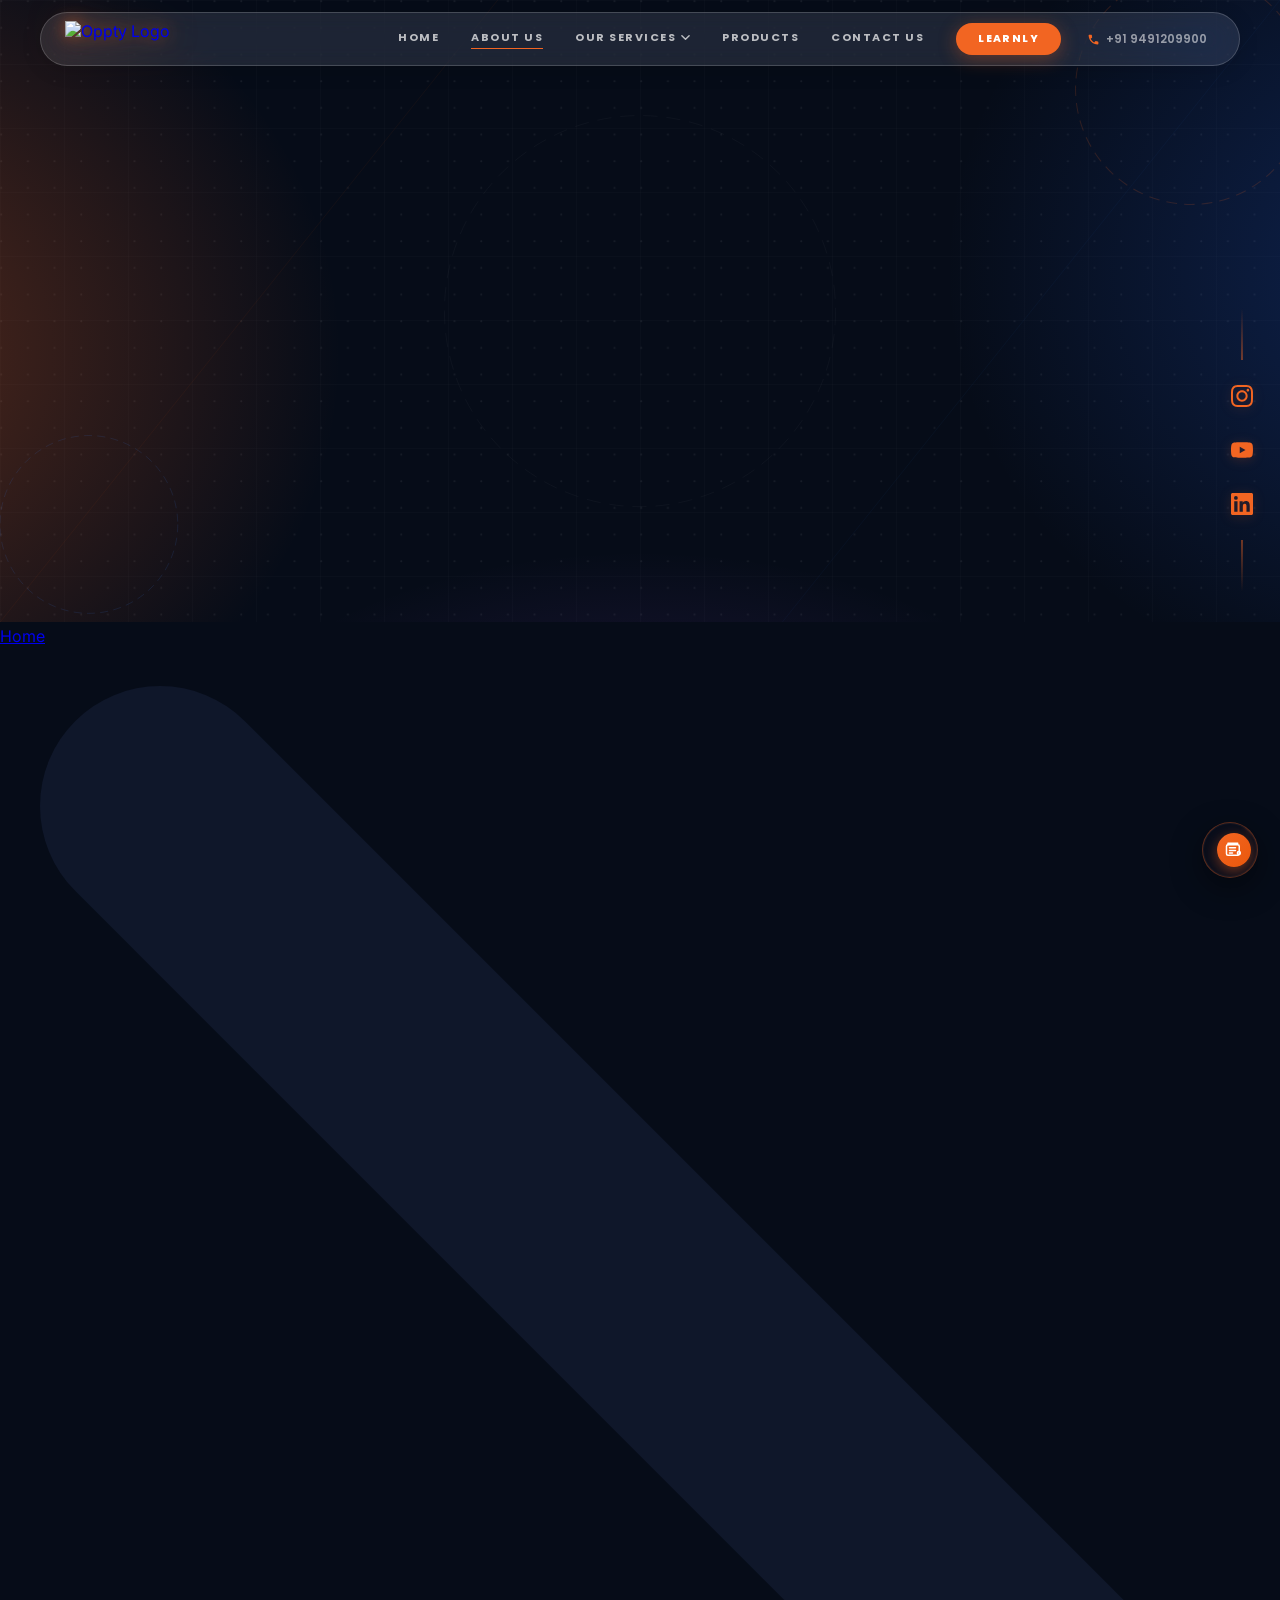
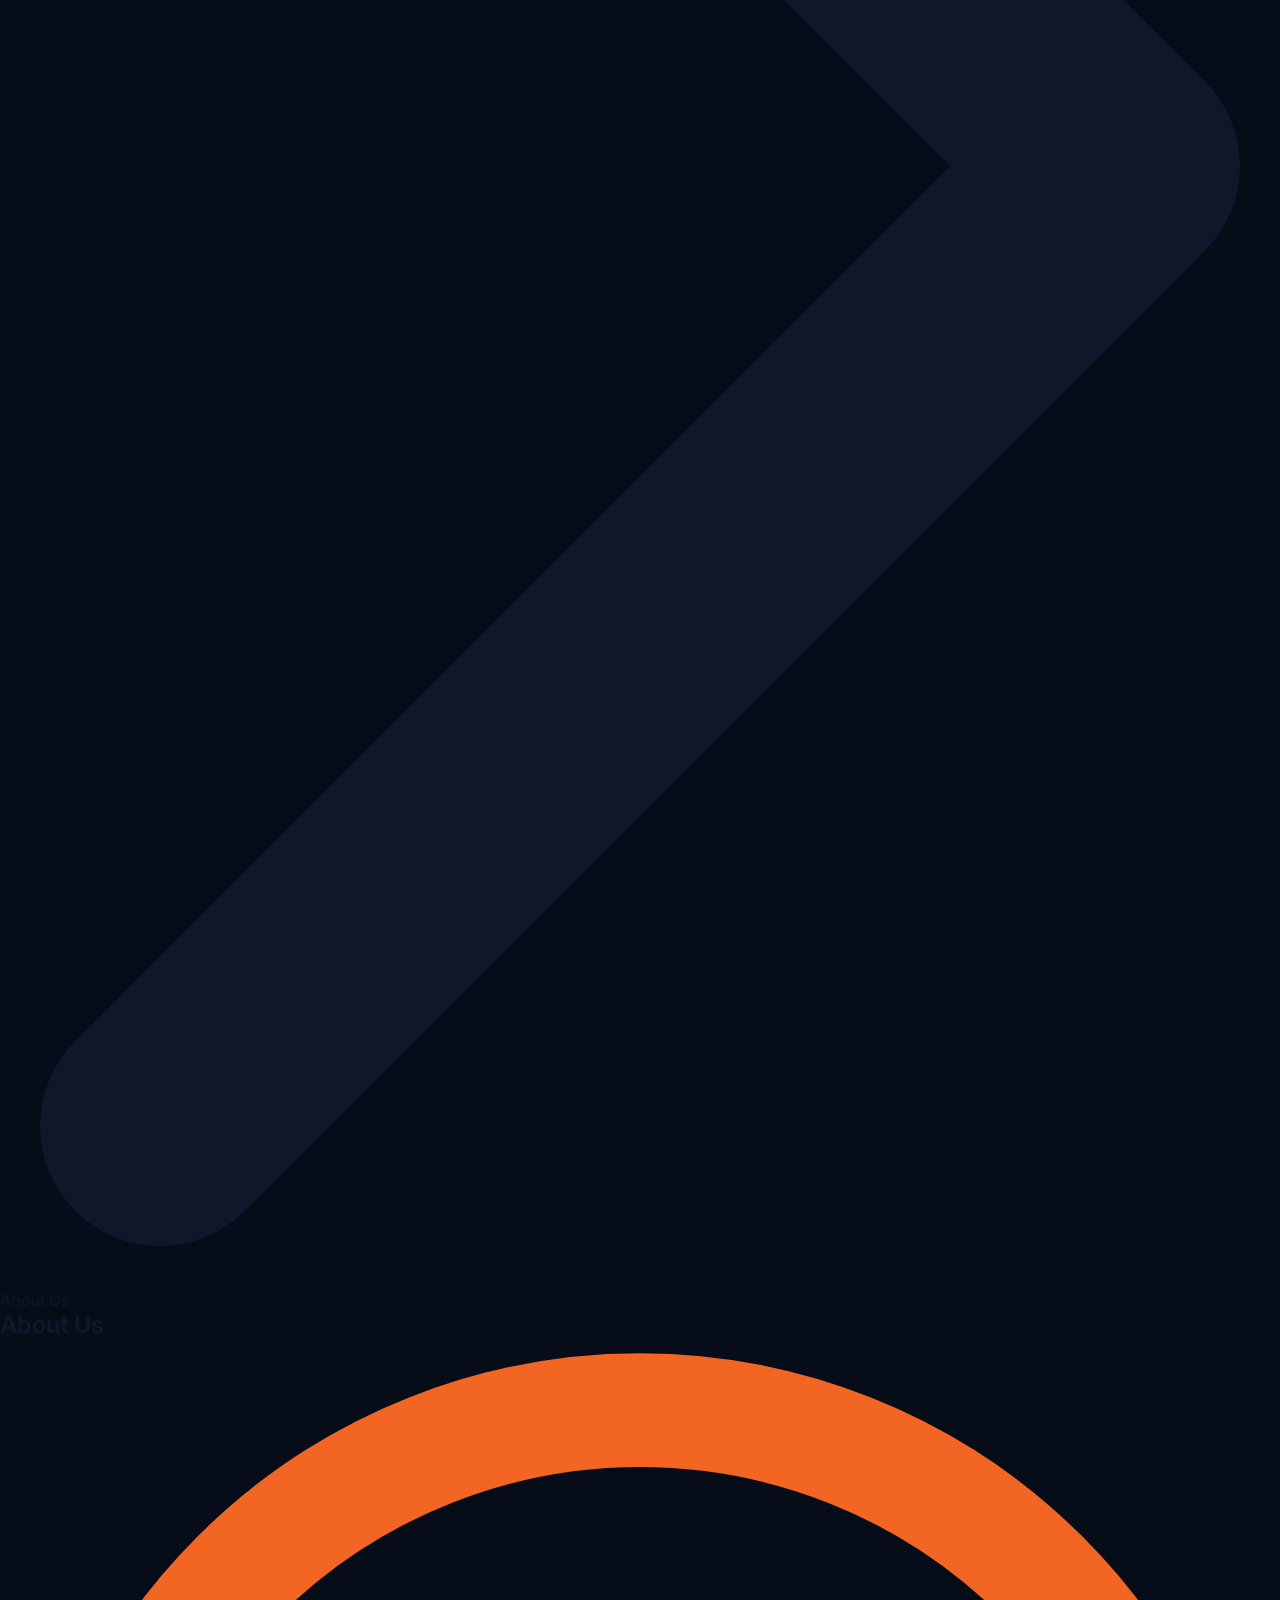
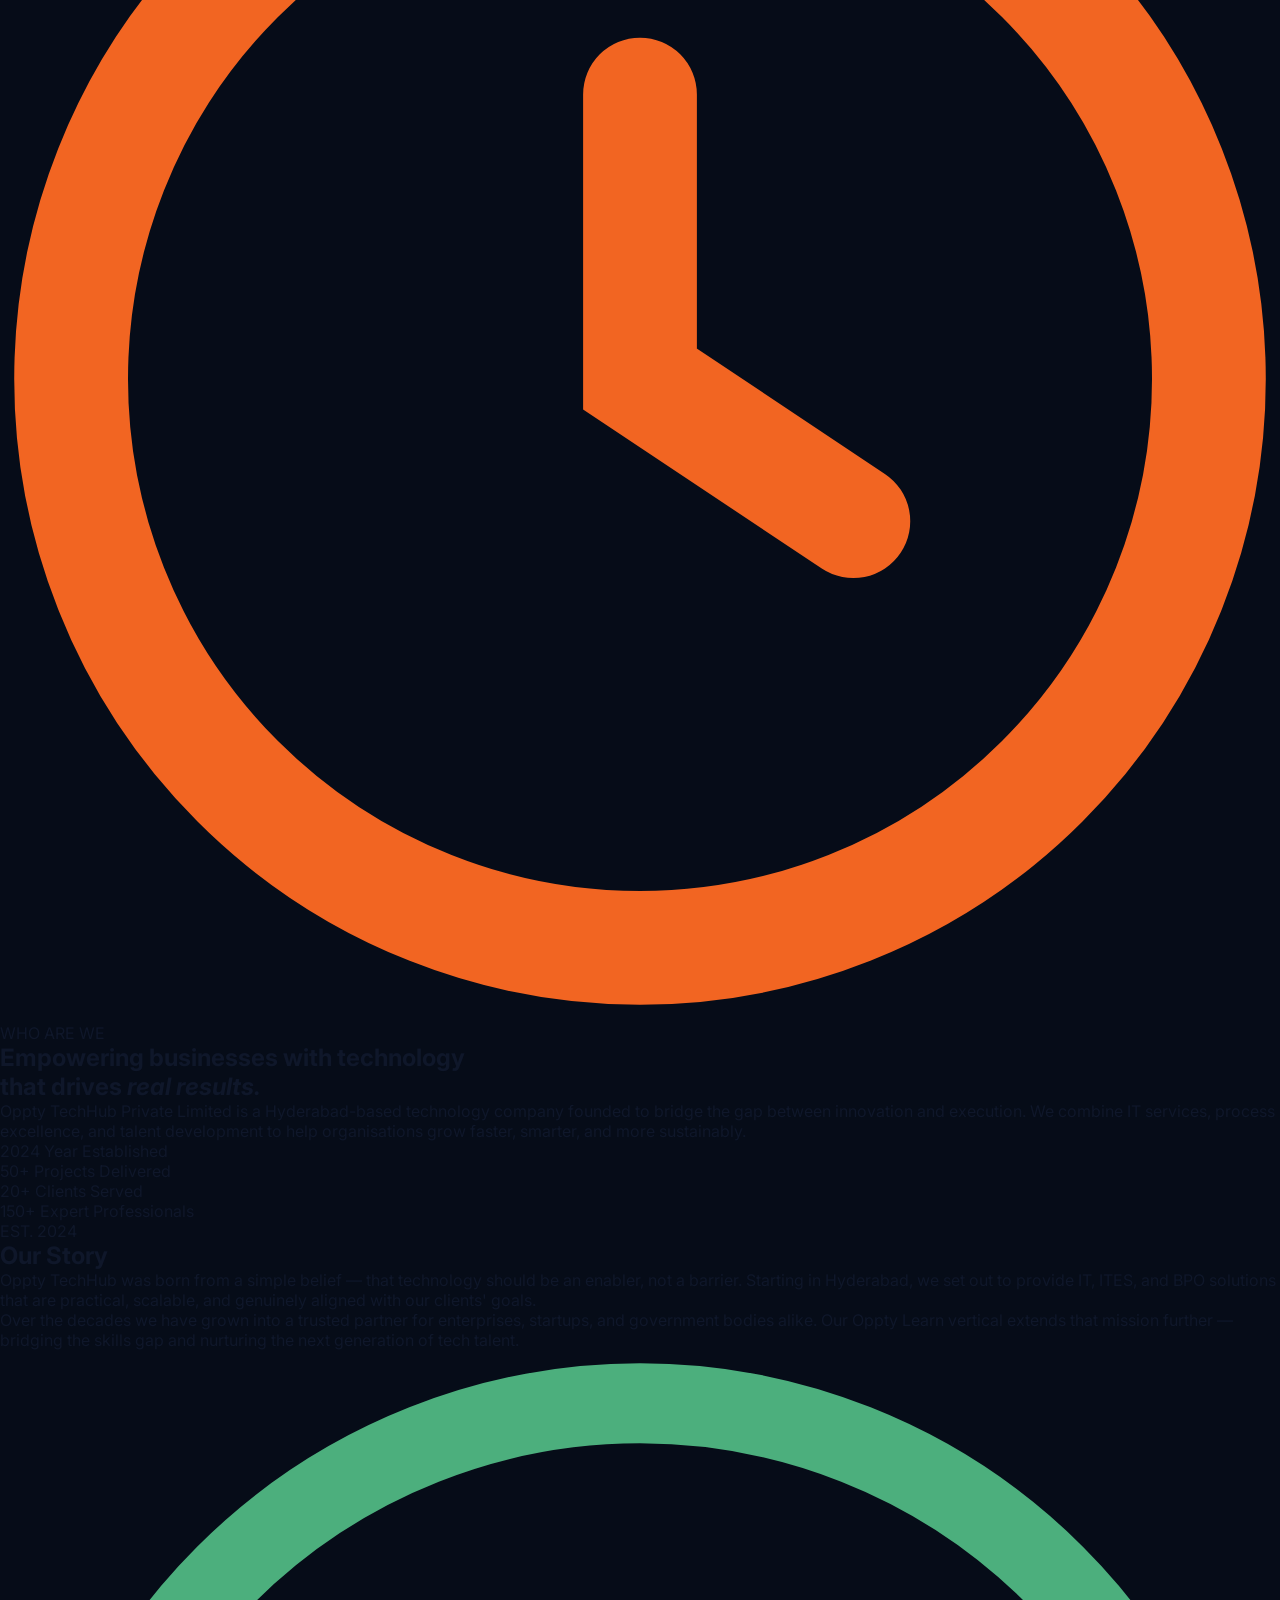
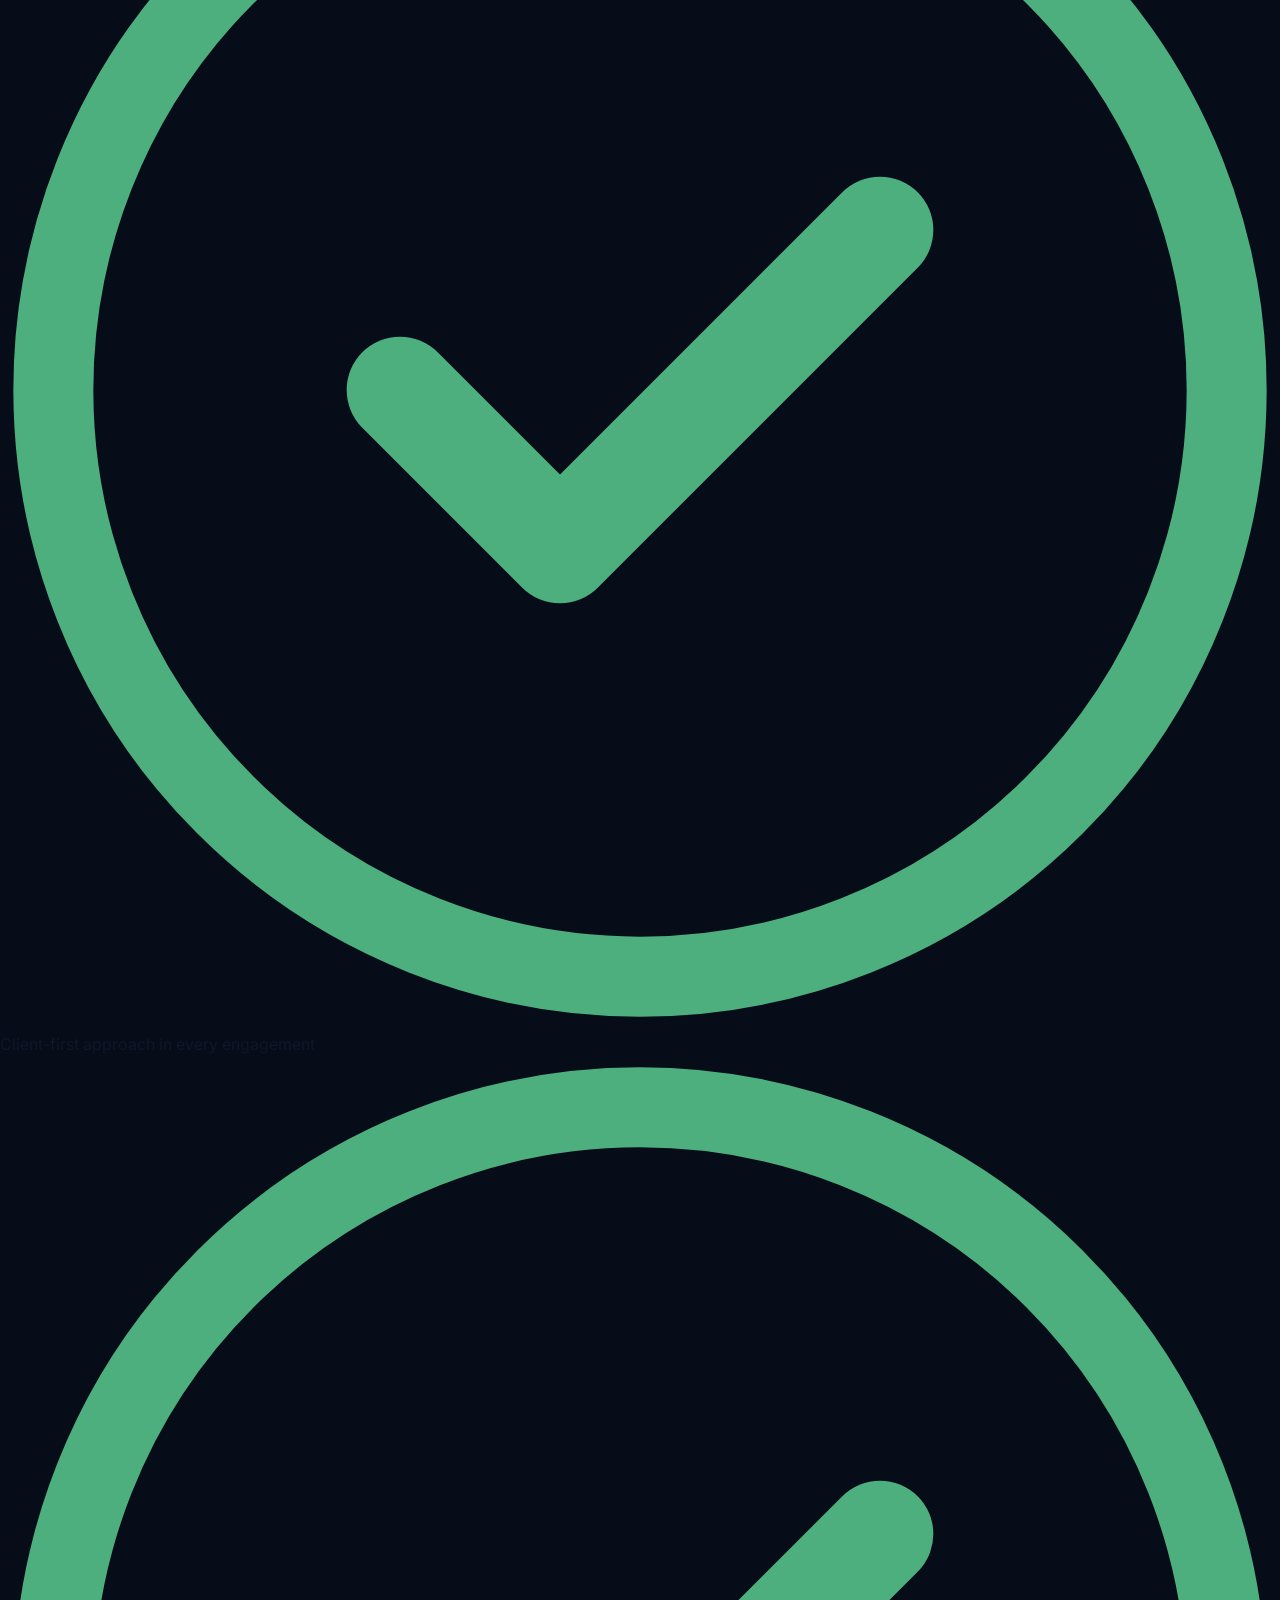
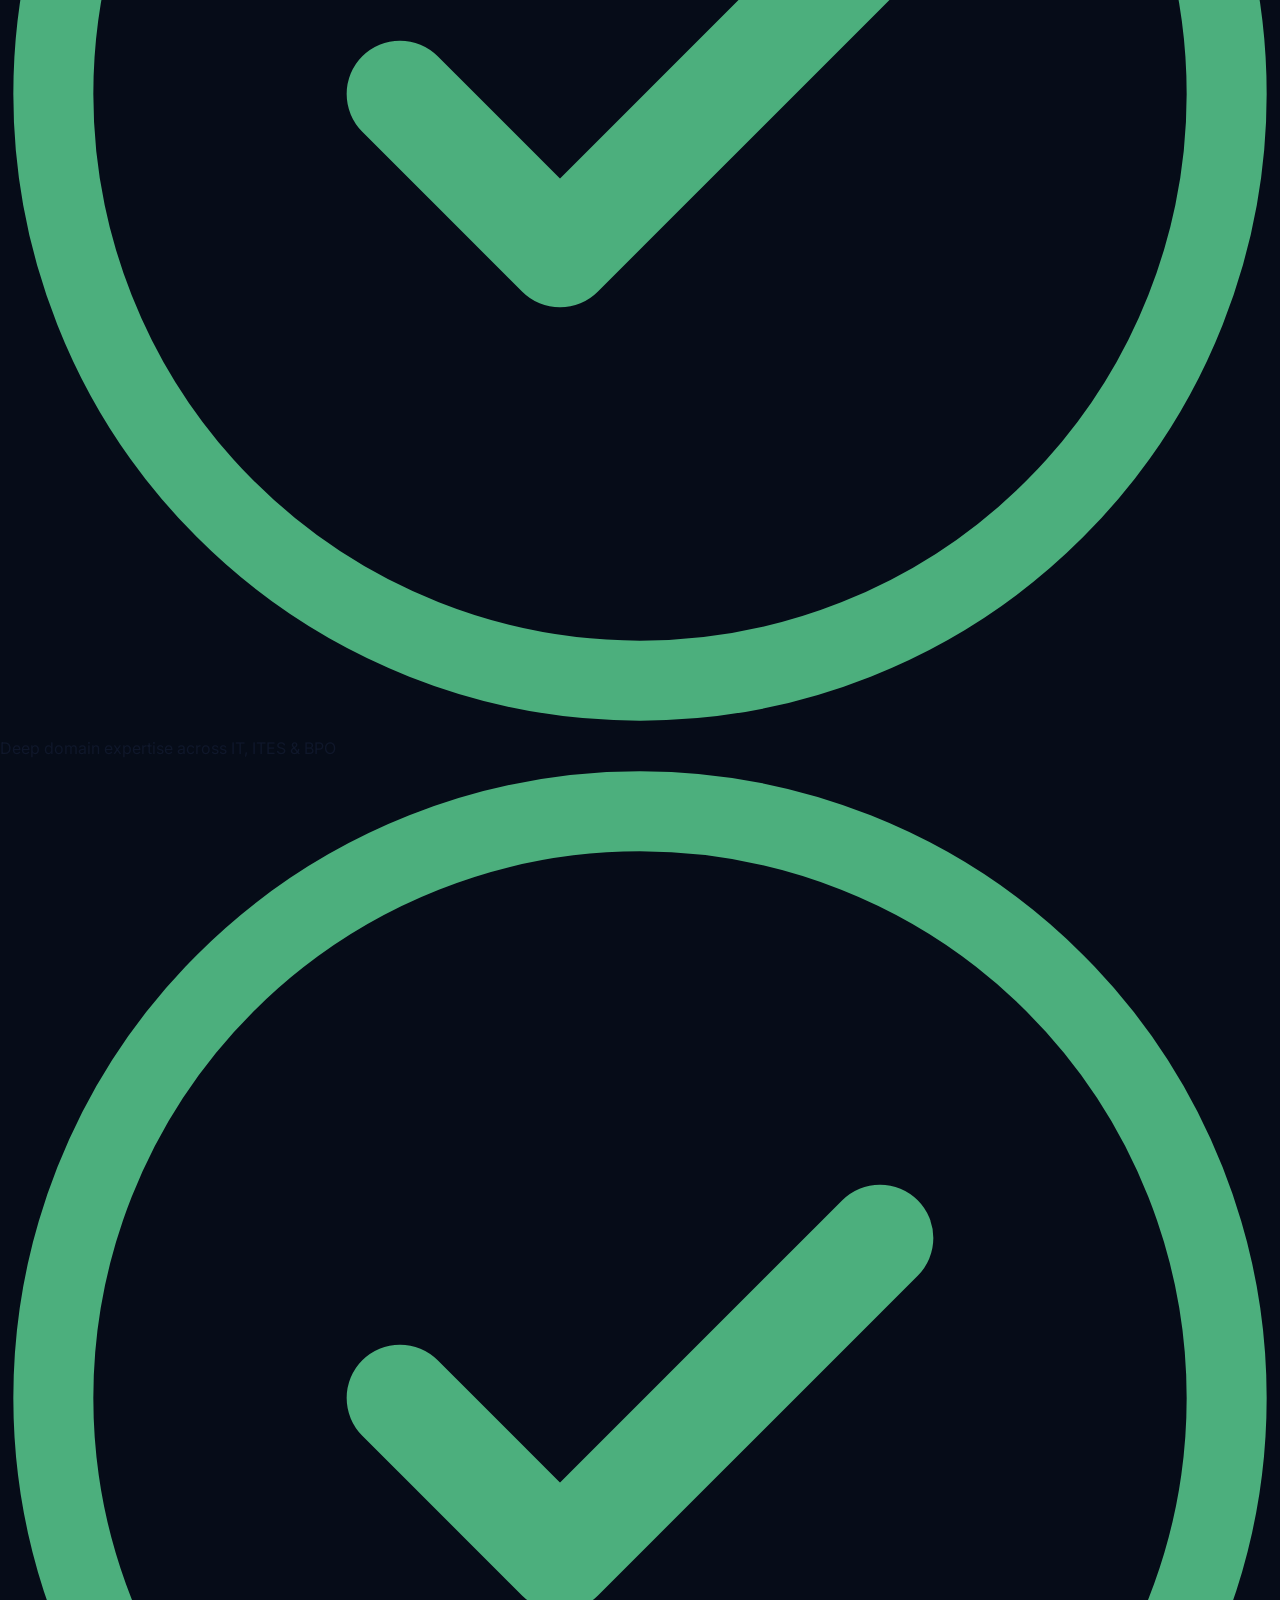
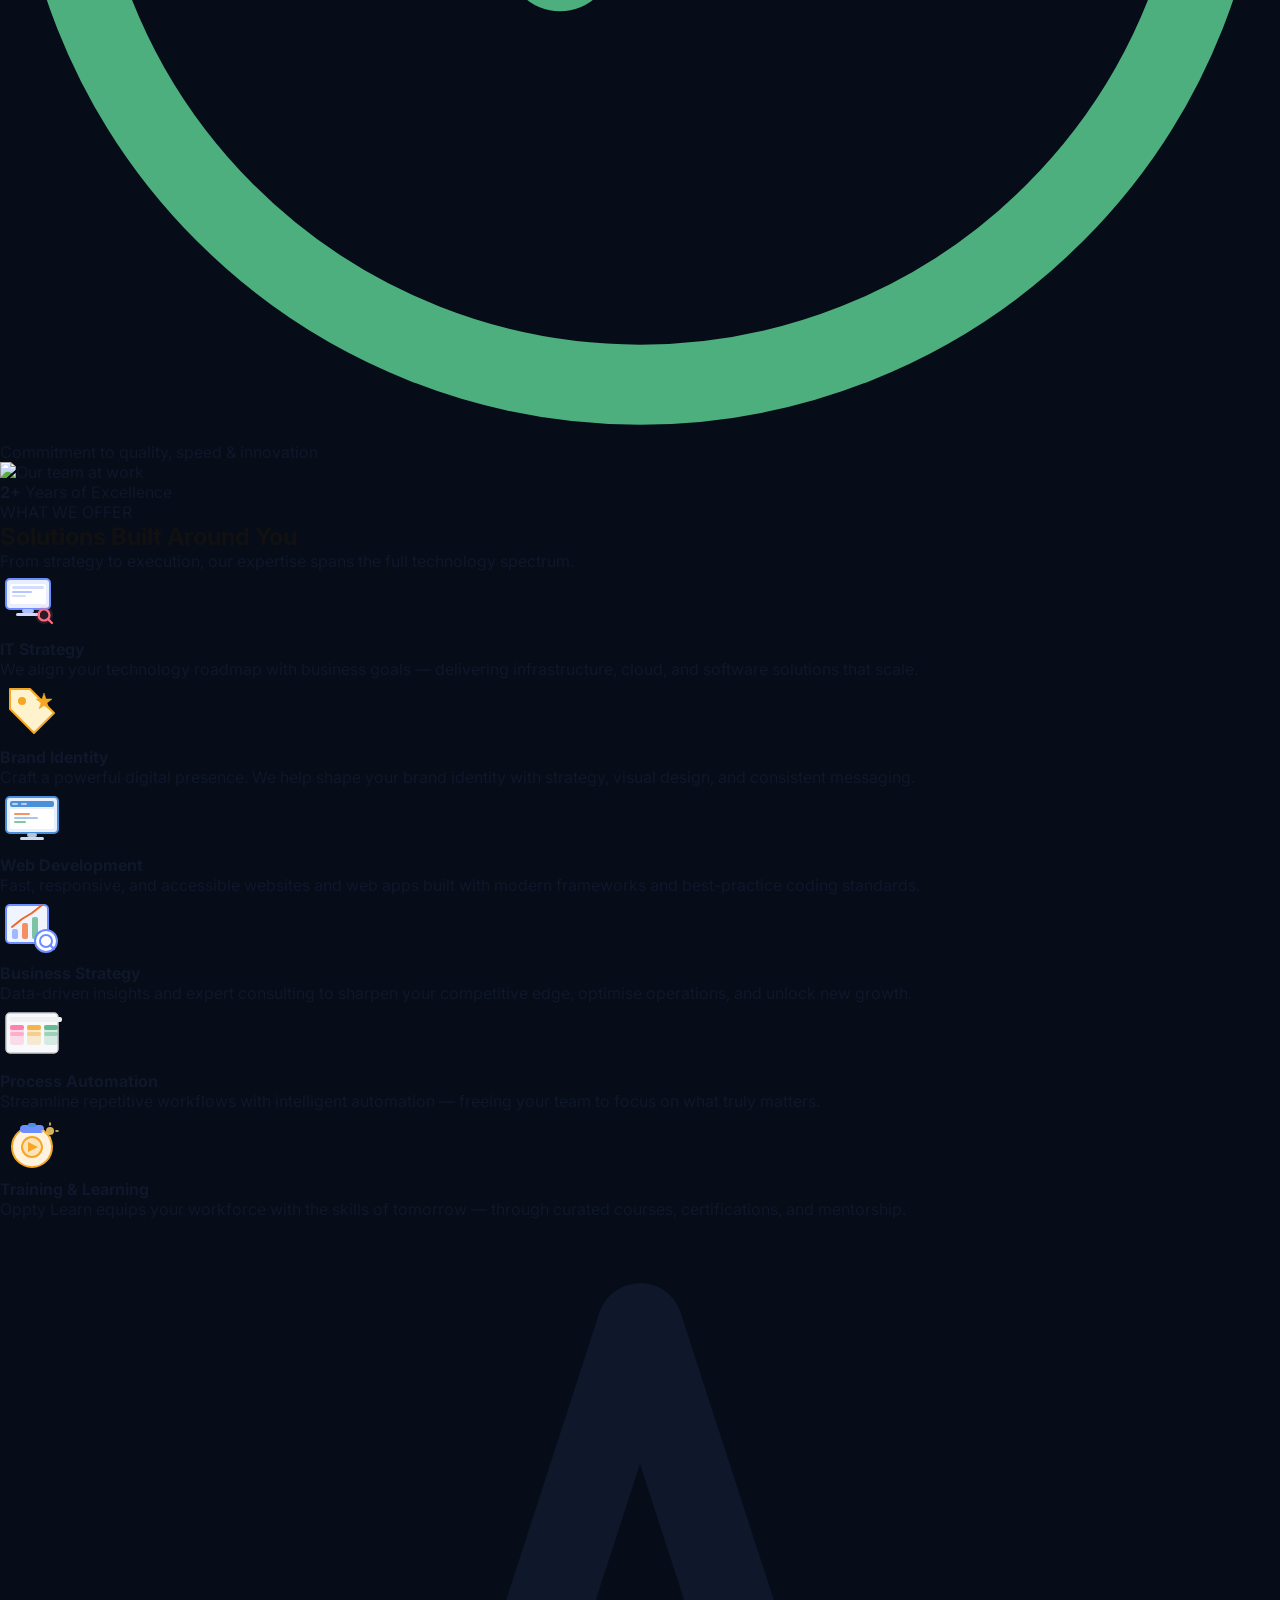
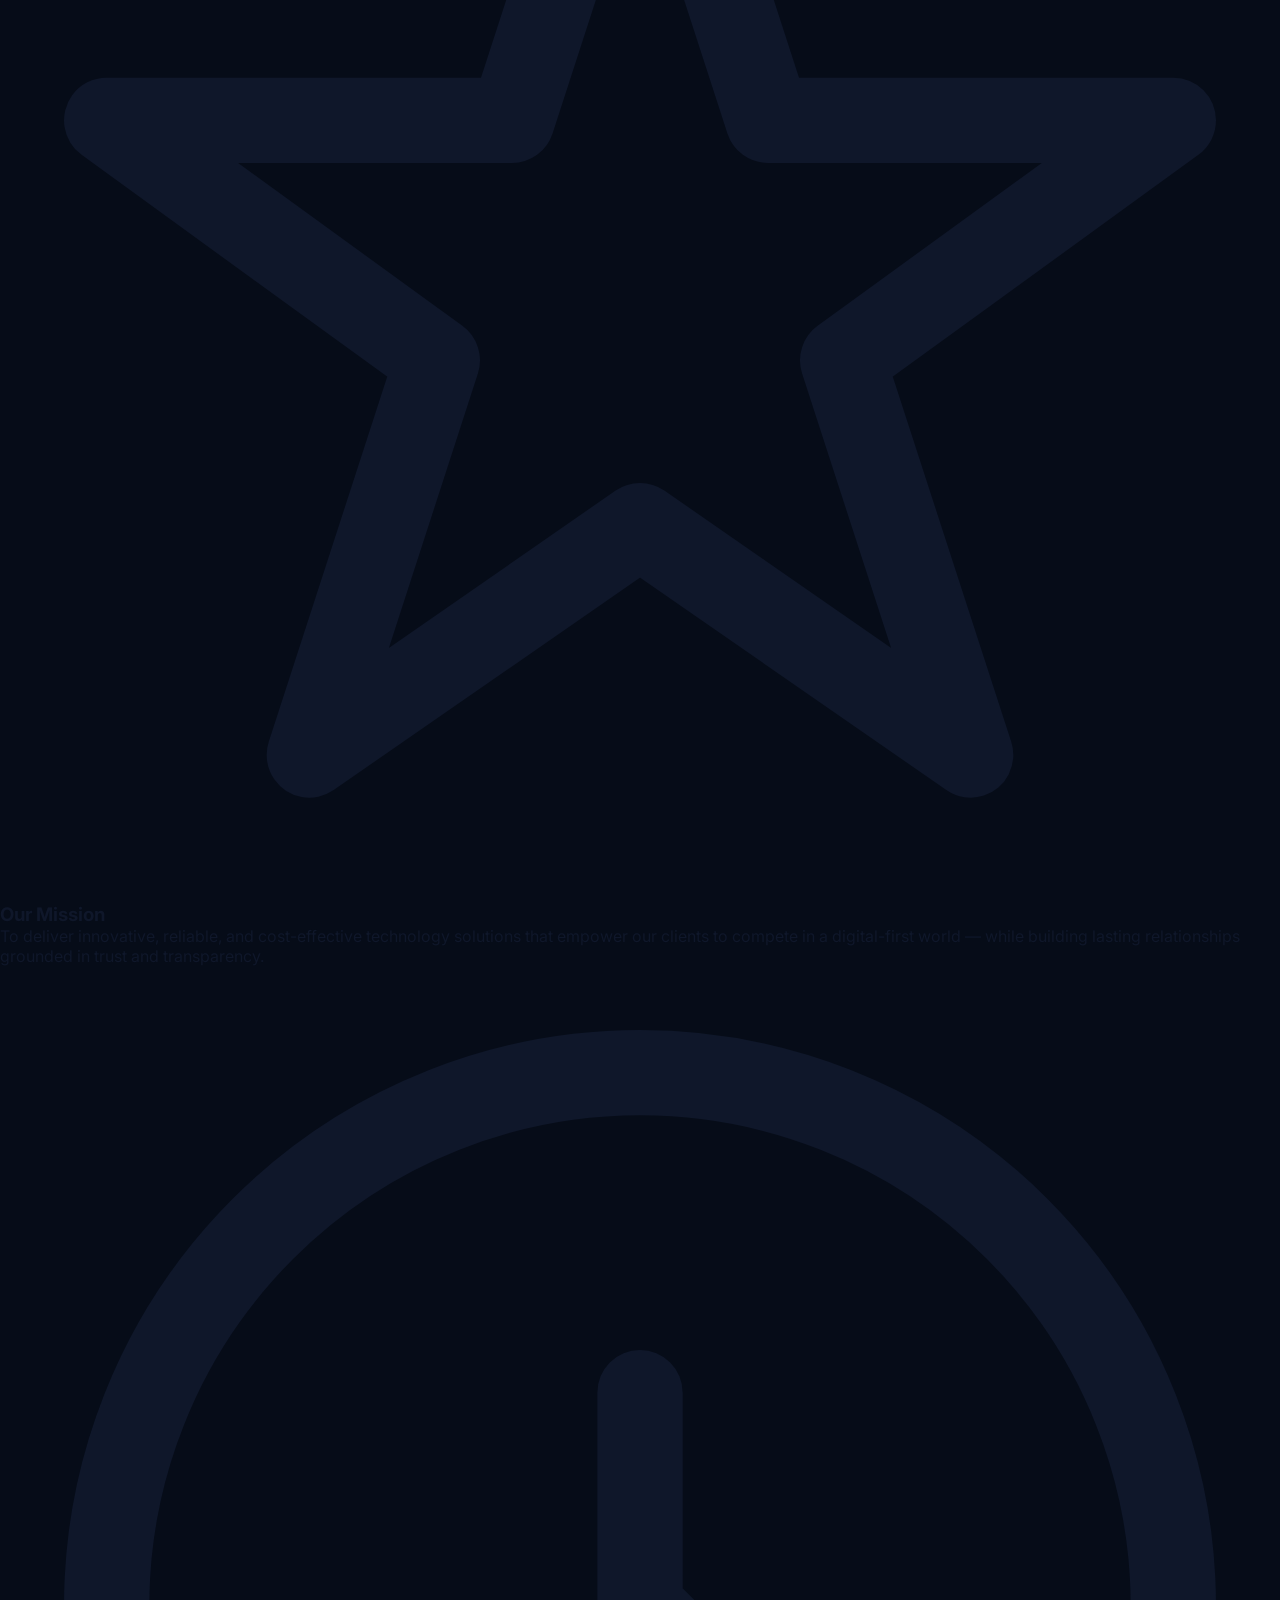
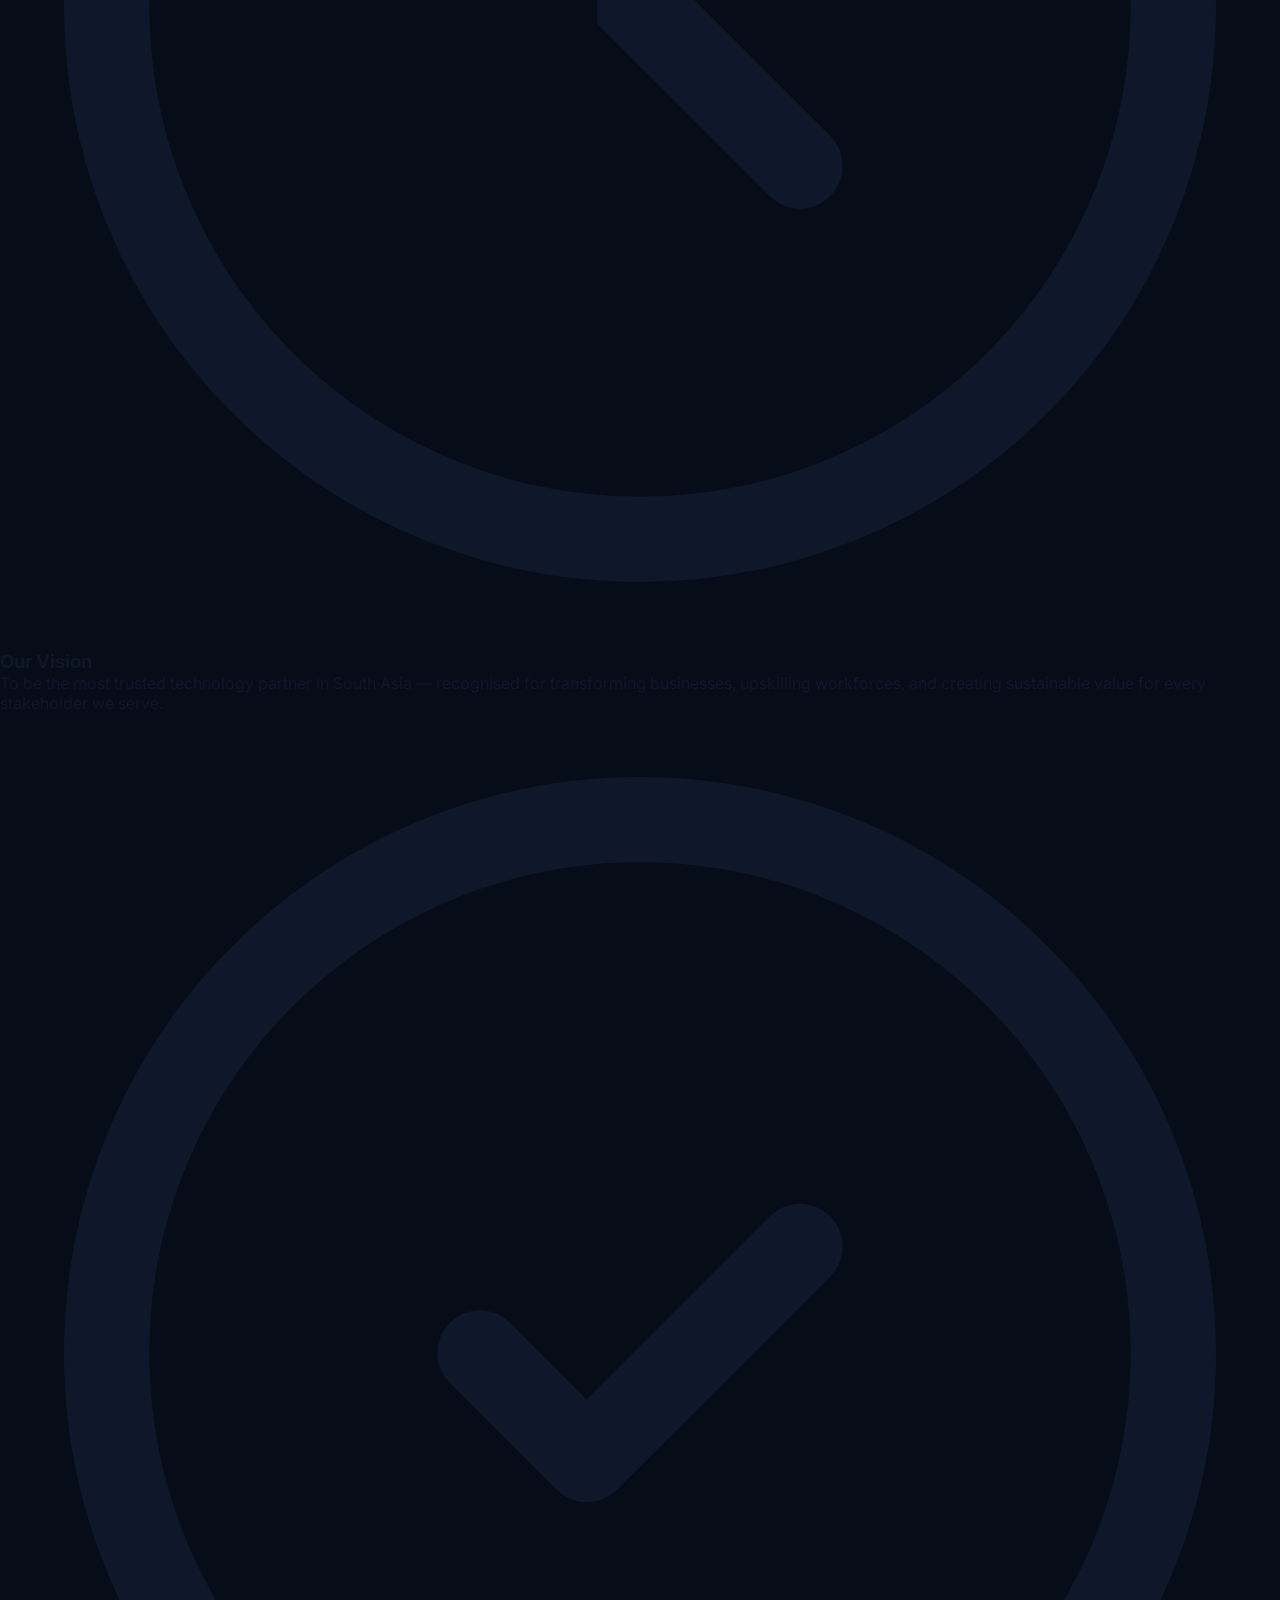
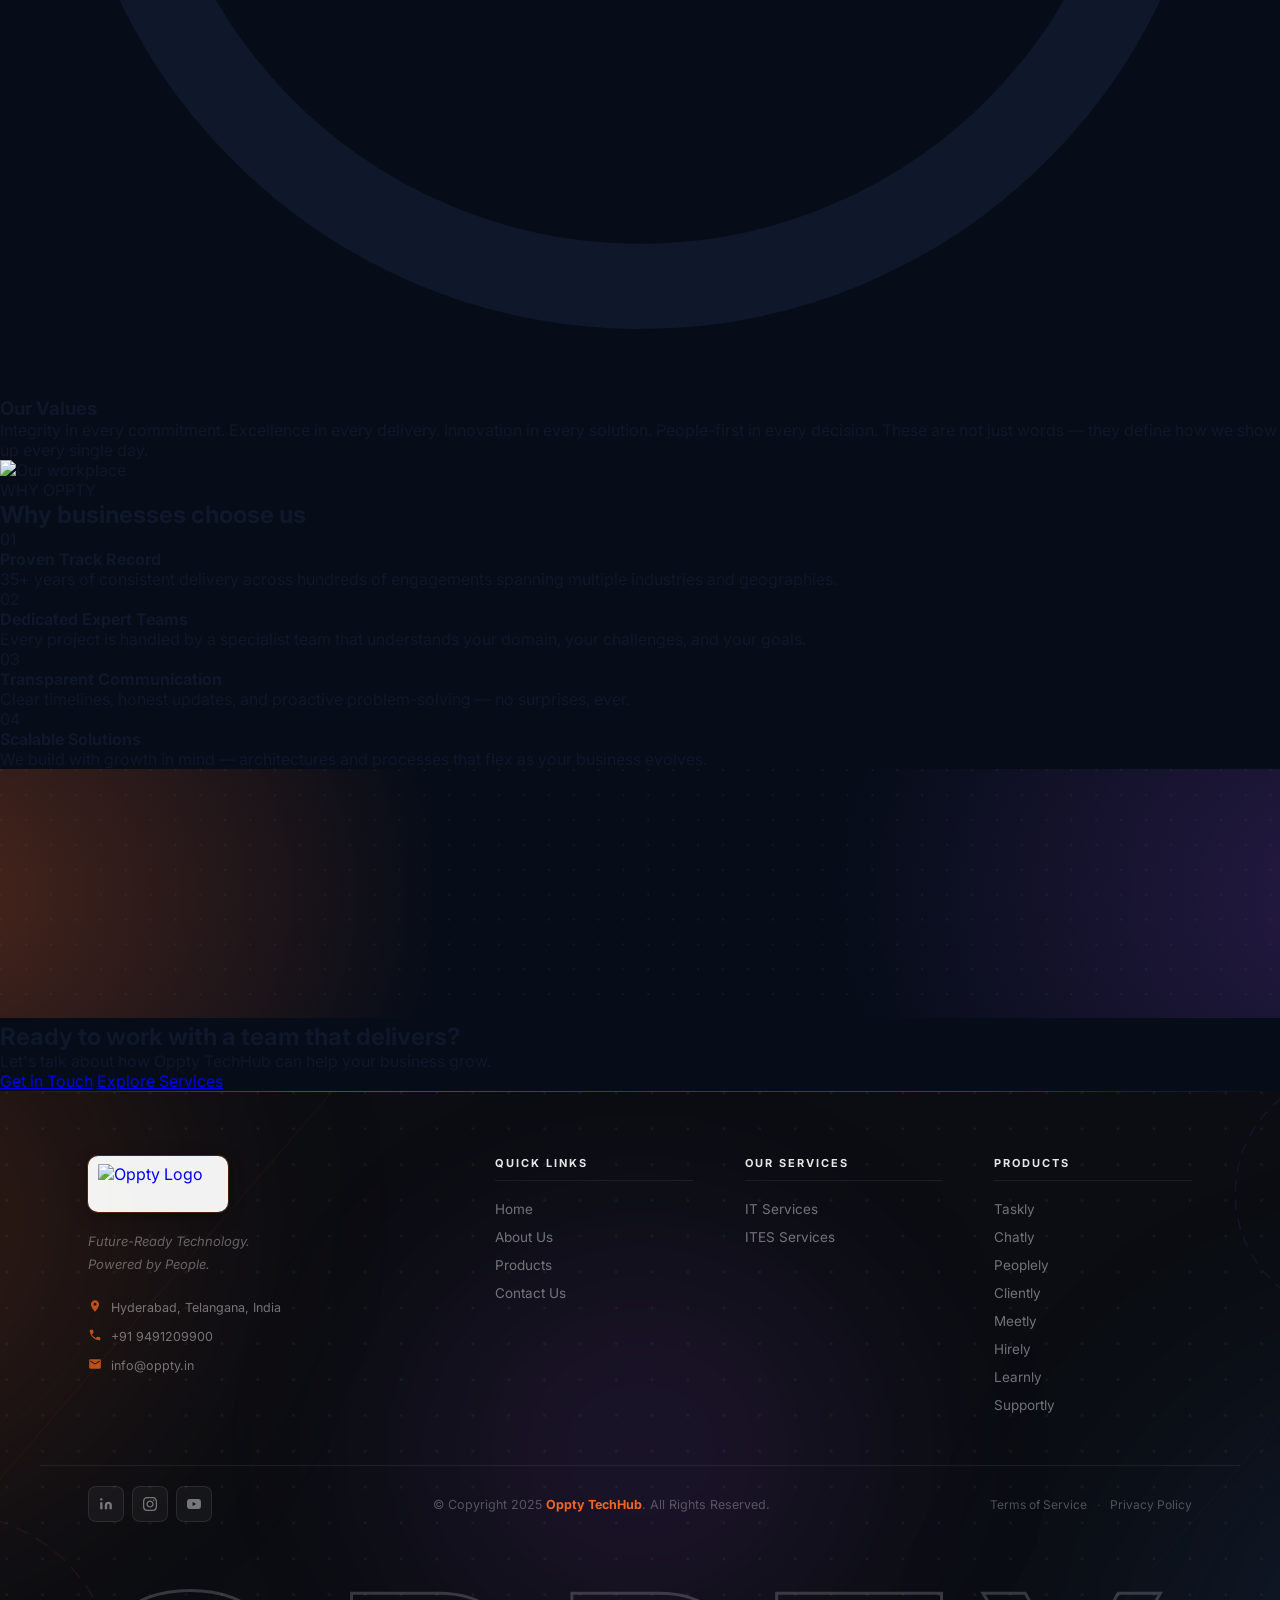
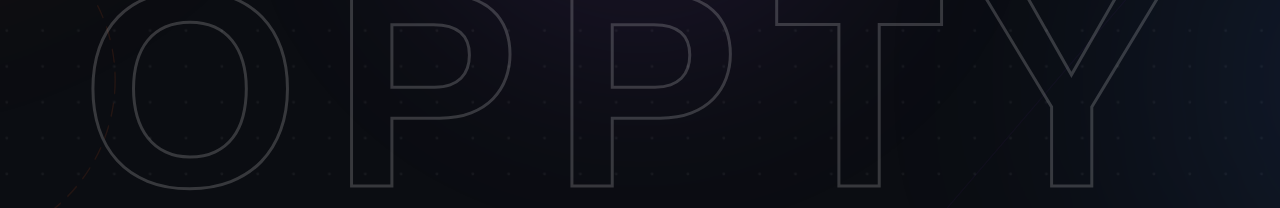
==== HTML/about.html @ e9168c7a "mk46" ====
<!DOCTYPE html>
<html lang="en">

<head>
  <meta charset="UTF-8" />
  <meta name="viewport" content="width=device-width, initial-scale=1.0" />
  <title>About Us – Oppty TechHub</title>
  <link rel="preconnect" href="https://fonts.googleapis.com" />
  <link rel="preconnect" href="https://fonts.gstatic.com" crossorigin />
  <link
    href="https://fonts.googleapis.com/css2?family=Inter:wght@300;400;500;600;700&family=Montserrat:wght@700;800;900&family=Poppins:wght@400;500;600;700;800&display=swap"
    rel="stylesheet" />
  <link rel="stylesheet" href="../CSS/index.css" />
  <link rel="stylesheet" href="../CSS/about.css" />
</head>
  
<body class="page-light">

  <!-- ── PAGE LOADER ── -->
  <div class="page-loader is-visible" id="pageLoader">
    <div class="page-loader__logo">
      <div class="page-loader__ring"></div>
      <div class="page-loader__ring"></div>
      <div class="page-loader__ring"></div>
      <img class="page-loader__img" src="../ASSETS/images/oppty.png" alt="Loading" />
    </div>
  </div>

  <!-- ── FLOATING SOCIAL BAR ── -->
  <div class="social-bar">
    <a href="https://www.instagram.com/opptytech?igsh=YTExdTBsc3Y4ejU2" target="_blank" rel="noopener"
      aria-label="Instagram" class="social-bar__link">
      <svg viewBox="0 0 24 24" fill="currentColor">
        <path
          d="M12 2.163c3.204 0 3.584.012 4.85.07 3.252.148 4.771 1.691 4.919 4.919.058 1.265.069 1.645.069 4.849 0 3.205-.012 3.584-.069 4.849-.149 3.225-1.664 4.771-4.919 4.919-1.266.058-1.644.07-4.85.07-3.204 0-3.584-.012-4.849-.07-3.26-.149-4.771-1.699-4.919-4.92-.058-1.265-.07-1.644-.07-4.849 0-3.204.013-3.583.07-4.849.149-3.227 1.664-4.771 4.919-4.919 1.266-.057 1.645-.069 4.849-.069zm0-2.163c-3.259 0-3.667.014-4.947.072-4.358.2-6.78 2.618-6.98 6.98-.059 1.281-.073 1.689-.073 4.948 0 3.259.014 3.668.072 4.948.2 4.358 2.618 6.78 6.98 6.98 1.281.058 1.689.072 4.948.072 3.259 0 3.668-.014 4.948-.072 4.354-.2 6.782-2.618 6.979-6.98.059-1.28.073-1.689.073-4.948 0-3.259-.014-3.667-.072-4.947-.196-4.354-2.617-6.78-6.979-6.98-1.281-.059-1.69-.073-4.949-.073zm0 5.838c-3.403 0-6.162 2.759-6.162 6.162s2.759 6.163 6.162 6.163 6.162-2.759 6.162-6.163c0-3.403-2.759-6.162-6.162-6.162zm0 10.162c-2.209 0-4-1.79-4-4 0-2.209 1.791-4 4-4s4 1.791 4 4c0 2.21-1.791 4-4 4zm6.406-11.845c-.796 0-1.441.645-1.441 1.44s.645 1.44 1.441 1.44c.795 0 1.439-.645 1.439-1.44s-.644-1.44-1.439-1.44z" />
      </svg>
    </a>
    <a href="https://youtube.com/@mroppty?si=NbpyNIM-vkHyeLYM" target="_blank" rel="noopener" aria-label="YouTube"
      class="social-bar__link">
      <svg viewBox="0 0 24 24" fill="currentColor">
        <path
          d="M23.498 6.186a3.016 3.016 0 0 0-2.122-2.136C19.505 3.545 12 3.545 12 3.545s-7.505 0-9.377.505A3.017 3.017 0 0 0 .502 6.186C0 8.07 0 12 0 12s0 3.93.502 5.814a3.016 3.016 0 0 0 2.122 2.136c1.871.505 9.376.505 9.376.505s7.505 0 9.377-.505a3.015 3.015 0 0 0 2.122-2.136C24 15.93 24 12 24 12s0-3.93-.502-5.814zM9.545 15.568V8.432L15.818 12l-6.273 3.568z" />
      </svg>
    </a>
    <a href="https://www.linkedin.com/company/opptytech/" target="_blank" rel="noopener" aria-label="LinkedIn"
      class="social-bar__link">
      <svg viewBox="0 0 24 24" fill="currentColor">
        <path
          d="M20.447 20.452h-3.554v-5.569c0-1.328-.027-3.037-1.852-3.037-1.853 0-2.136 1.445-2.136 2.939v5.667H9.351V9h3.414v1.561h.046c.477-.9 1.637-1.85 3.37-1.85 3.601 0 4.267 2.37 4.267 5.455v6.286zM5.337 7.433a2.062 2.062 0 0 1-2.063-2.065 2.064 2.064 0 1 1 2.063 2.065zm1.782 13.019H3.555V9h3.564v11.452zM22.225 0H1.771C.792 0 0 .774 0 1.729v20.542C0 23.227.792 24 1.771 24h20.451C23.2 24 24 23.227 24 22.271V1.729C24 .774 23.2 0 22.222 0h.003z" />
      </svg>
    </a>
  </div>

  <!-- ── NAVBAR (same as index) ── -->
  <header id="navbar">
    <div class="nav-inner">
      <a href="../index.html" class="logo">
        <img class="logo-img" src="../ASSETS/images/oppty.png" alt="Oppty Logo" />
      </a>
      <nav>
        <a href="../index.html">Home</a>
        <a href="../HTML/about.html" class="nav-active">About Us</a>
        <div class="nav-dropdown">
          <a href="#" class="nav-dropdown__toggle" onclick="toggleNavDropdown(this); return false;">Our Services
            <svg class="nav-dropdown__arrow" viewBox="0 0 10 6" fill="none">
              <path d="M1 1l4 4 4-4" stroke="currentColor" stroke-width="1.6" stroke-linecap="round"
                stroke-linejoin="round" />
            </svg>
          </a>
          <ul class="nav-dropdown__menu">
            <li><a href="IT_services.html"><span class="dd-icon dd-icon--blue"><svg viewBox="0 0 24 24" fill="none">
                    <rect x="2" y="3" width="20" height="14" rx="2" stroke="currentColor" stroke-width="1.6" />
                    <path d="M8 21h8M12 17v4" stroke="currentColor" stroke-width="1.6" stroke-linecap="round" />
                  </svg></span><span class="dd-label">IT Services</span></a></li>
            <li><a href="ITES_services.html"><span class="dd-icon dd-icon--orange"><svg viewBox="0 0 24 24" fill="none">
                    <circle cx="12" cy="12" r="3" stroke="currentColor" stroke-width="1.6" />
                    <path d="M6.3 6.3a8 8 0 0 0 0 11.4M17.7 6.3a8 8 0 0 1 0 11.4" stroke="currentColor"
                      stroke-width="1.6" stroke-linecap="round" />
                  </svg></span><span class="dd-label">ITES Services</span></a></li>

        
          </ul>
        </div>
        <a href="./products.html">Products</a>
        <a href="contact.html">Contact Us</a>

      </nav>
      <div class="nav-actions">
        <a href="./Oppty_learn.html" class="btn btn-academy">Learnly</a>
        
        <a href="tel:+919491209900" class="phone-link">
          <svg viewBox="0 0 24 24" fill="currentColor">
            <path
              d="M6.6 10.8c1.4 2.8 3.8 5.1 6.6 6.6l2.2-2.2c.27-.27.67-.36 1.02-.24 1.12.37 2.33.57 3.58.57.55 0 1 .45 1 1V20c0 .55-.45 1-1 1-9.39 0-17-7.61-17-17 0-.55.45-1 1-1H8c.55 0 1 .45 1 1 0 1.25.2 2.45.57 3.57-.11.34-.03.74-.24 1.01L6.6 10.8z" />
          </svg>
          +91 9491209900
        </a>
      </div>
      <button class="hamburger" aria-label="Toggle menu" onclick="toggleMenu()">
        <span></span><span></span><span></span>
      </button>
    </div>
    <div class="mobile-nav" id="mobileNav">
      <a href="../index.html">Home</a>
      <a href="about.html">About Us</a>
      <div class="mobile-dropdown">
        <button class="mobile-dropdown__toggle" onclick="toggleMobileDropdown(this)" aria-expanded="false">Our Services
          <svg class="mobile-dropdown__arrow" viewBox="0 0 10 6" fill="none">
            <path d="M1 1l4 4 4-4" stroke="currentColor" stroke-width="1.6" stroke-linecap="round"
              stroke-linejoin="round" />
          </svg>
        </button>
        <ul class="mobile-dropdown__menu">
          <li><a href="IT_services.html">IT Services</a></li>
          <li><a href="ITES_services.html">ITES Services</a></li>
          
        </ul>
      </div>
      <a href="./HTML/products.html">Products</a>
      <a href="./contact.html">Contact Us</a>

      <div class="mobile-btns">
        <a href="./Oppty_learn.html" class="btn btn-academy">Learnly</a>
      </div>
    </div>
  </header>

  <!-- ═══════════════════════════════════
       HERO BANNER — full-viewport cinematic
  ════════════════════════════════════ -->
  <section class="ab-hero" id="ab-hero">

    <!-- Slow Ken Burns background image -->
    <div class="ab-hero__img-layer" aria-hidden="true"></div>

    <!-- Dark colour gradient overlay -->
    <div class="ab-hero__overlay" aria-hidden="true"></div>

    <!-- SVG mesh: dot grid + animated orbs + rings -->
    <div class="ab-hero__mesh" aria-hidden="true">
      <svg viewBox="0 0 1440 700" preserveAspectRatio="xMidYMid slice" xmlns="http://www.w3.org/2000/svg">
        <defs>
          <radialGradient id="abh-og" cx="15%" cy="55%" r="55%">
            <stop offset="0%" stop-color="#f26522" stop-opacity="0.36" />
            <stop offset="100%" stop-color="#f26522" stop-opacity="0" />
          </radialGradient>
          <radialGradient id="abh-bg" cx="85%" cy="45%" r="55%">
            <stop offset="0%" stop-color="#2563eb" stop-opacity="0.28" />
            <stop offset="100%" stop-color="#2563eb" stop-opacity="0" />
          </radialGradient>
          <radialGradient id="abh-pg" cx="50%" cy="90%" r="50%">
            <stop offset="0%" stop-color="#a855f7" stop-opacity="0.18" />
            <stop offset="100%" stop-color="#a855f7" stop-opacity="0" />
          </radialGradient>
          <pattern id="abh-dot" x="0" y="0" width="30" height="30" patternUnits="userSpaceOnUse">
            <circle cx="1.4" cy="1.4" r="1.1" fill="rgba(255,255,255,0.07)" />
          </pattern>
          <pattern id="abh-gr" x="0" y="0" width="72" height="72" patternUnits="userSpaceOnUse">
            <path d="M72 0L0 0 0 72" fill="none" stroke="rgba(255,255,255,0.04)" stroke-width="1" />
          </pattern>
        </defs>
        <rect width="1440" height="700" fill="url(#abh-gr)" />
        <rect width="1440" height="700" fill="url(#abh-dot)" />
        <ellipse class="abh-orb abh-orb--1" cx="160" cy="350" rx="560" ry="480" fill="url(#abh-og)" />
        <ellipse class="abh-orb abh-orb--2" cx="1280" cy="350" rx="540" ry="460" fill="url(#abh-bg)" />
        <ellipse class="abh-orb abh-orb--3" cx="720" cy="680" rx="520" ry="300" fill="url(#abh-pg)" />
        <circle class="abh-ring" cx="1340" cy="100" r="130" fill="none" stroke="rgba(242,101,34,0.16)"
          stroke-width="1.2" stroke-dasharray="12 8" />
        <circle class="abh-ring abh-ring--rev" cx="100" cy="590" r="100" fill="none" stroke="rgba(59,130,246,0.14)"
          stroke-width="1" stroke-dasharray="9 6" />
        <circle class="abh-ring" cx="720" cy="350" r="220" fill="none" stroke="rgba(255,255,255,0.04)" stroke-width="1"
          stroke-dasharray="16 10" />
        <line x1="0" y1="700" x2="560" y2="0" stroke="rgba(242,101,34,0.06)" stroke-width="1" />
        <line x1="880" y1="700" x2="1440" y2="0" stroke="rgba(59,130,246,0.05)" stroke-width="1" />
      </svg>
    </div>

    <!-- Hero content -->
    <div class="ab-hero__content">

      <!-- Breadcrumb -->
      <div class="ab-hero__bread">
        <a href="../index.html">Home</a>
        <svg viewBox="0 0 8 14" fill="none">
          <path d="M1 1l6 6-6 6" stroke="currentColor" stroke-width="1.5" stroke-linecap="round"
            stroke-linejoin="round" />
        </svg>
        <span>About Us</span>
      </div>

      <!-- Page title -->
      <h1 class="ab-hero__title">
        About <span class="ab-hero__title-accent">Us</span>
      </h1>

      <!-- Info card -->
      <div class="ab-hero__card">

        <!-- Gradient top bar -->
        <div class="ab-hero__card-bar"></div>

        <!-- WHO ARE YOU label -->
        <p class="ab-hero__card-label">
          <svg viewBox="0 0 18 18" fill="none">
            <path d="M9 1a8 8 0 1 0 0 16A8 8 0 0 0 9 1zM9 5v4l3 2" stroke="#f26522" stroke-width="1.6"
              stroke-linecap="round" />
          </svg>
          WHO ARE WE
        </p>

        <!-- Main heading -->
        <h2 class="ab-hero__card-heading">
          Empowering businesses with technology<br />
          that drives <em>real results.</em>
        </h2>

        <!-- Decorative divider -->
        <div class="ab-hero__card-divider"></div>

        <!-- Body -->
        <p class="ab-hero__card-body">
          Oppty TechHub Private Limited is a Hyderabad-based technology company founded to bridge the gap between
          innovation and execution. We combine IT services, process excellence, and talent development to help
          organisations grow faster, smarter, and more sustainably.
        </p>

      </div><!-- /card -->
    </div><!-- /content -->

    <!-- Scroll hint -->
    <div class="ab-hero__scroll" aria-hidden="true">
      <div class="ab-hero__scroll-line"></div>
    </div>

  </section>

  <!-- ═══════════════════════════════════
       STATS STRIP
  ════════════════════════════════════ -->
  <section class="ab-stats">
    <div class="ab-stats__inner">
      <div class="ab-stat">
        <span class="ab-stat__num" data-count="2024">2024</span>
        <span class="ab-stat__label">Year Established</span>
      </div>
      <div class="ab-stat__divider"></div>
      <div class="ab-stat">
        <span class="ab-stat__num" data-count="50">50+</span>
        <span class="ab-stat__label">Projects Delivered</span>
      </div>
      <div class="ab-stat__divider"></div>
      <div class="ab-stat">
        <span class="ab-stat__num" data-count="20">20+</span>
        <span class="ab-stat__label">Clients Served</span>
      </div>
      <div class="ab-stat__divider"></div>
      <div class="ab-stat">
        <span class="ab-stat__num" data-count="150">150+</span>
        <span class="ab-stat__label">Expert Professionals</span>
      </div>
    </div>
  </section>

  <!-- ═══════════════════════════════════
       STORY SECTION
  ════════════════════════════════════ -->
  <section class="ab-story">
    <div class="ab-story__inner">
      <!-- Left text -->
      <div class="ab-story__text">
        <p class="ab-section-label">EST. 2024</p>
        <h2 class="ab-section-heading">Our Story</h2>
        <p class="ab-story__body">Oppty TechHub was born from a simple belief — that technology should be an enabler,
          not a barrier. Starting in Hyderabad, we set out to provide IT, ITES, and BPO solutions that are practical,
          scalable, and genuinely aligned with our clients' goals.</p>
        <p class="ab-story__body">Over the decades we have grown into a trusted partner for enterprises, startups, and
          government bodies alike. Our Oppty Learn vertical extends that mission further — bridging the skills gap and
          nurturing the next generation of tech talent.</p>
        <ul class="ab-story__checks">
          <li>
            <svg viewBox="0 0 24 24" fill="none">
              <circle cx="12" cy="12" r="11" stroke="#4caf7d" stroke-width="1.5" />
              <path d="M7.5 12l3 3 6-6" stroke="#4caf7d" stroke-width="2" stroke-linecap="round"
                stroke-linejoin="round" />
            </svg>
            Client-first approach in every engagement
          </li>
          <li>
            <svg viewBox="0 0 24 24" fill="none">
              <circle cx="12" cy="12" r="11" stroke="#4caf7d" stroke-width="1.5" />
              <path d="M7.5 12l3 3 6-6" stroke="#4caf7d" stroke-width="2" stroke-linecap="round"
                stroke-linejoin="round" />
            </svg>
            Deep domain expertise across IT, ITES &amp; BPO
          </li>
          <li>
            <svg viewBox="0 0 24 24" fill="none">
              <circle cx="12" cy="12" r="11" stroke="#4caf7d" stroke-width="1.5" />
              <path d="M7.5 12l3 3 6-6" stroke="#4caf7d" stroke-width="2" stroke-linecap="round"
                stroke-linejoin="round" />
            </svg>
            Commitment to quality, speed &amp; innovation
          </li>
        </ul>
      </div>
      <!-- Right image -->
      <div class="ab-story__media">
        <div class="ab-story__img-wrap">
          <img src="https://images.unsplash.com/photo-1552664730-d307ca884978?auto=format&fit=crop&w=900&q=80"
            alt="Our team at work" loading="lazy" />
          <div class="ab-story__badge">
            <strong>2+</strong>
            <span>Years of Excellence</span>
          </div>
        </div>
      </div>
    </div>
  </section>

  <!-- ═══════════════════════════════════
       WHAT WE OFFER — 6-CARD GRID
  ════════════════════════════════════ -->
  <section class="ab-offer">
    <div class="ab-offer__inner">

      <div class="ab-section-head">
        <p class="ab-section-label">WHAT WE OFFER</p>
        <h2 class="ab-section-heading" style="color:#111;">Solutions Built Around You</h2>
        <p class="ab-section-sub">From strategy to execution, our expertise spans the full technology spectrum.</p>
      </div>

      <div class="ab-offer__grid">

        <!-- Card 1: IT Strategy -->
        <div class="ab-offer__card">
          <div class="ab-offer__icon">
            <!-- Flat IT / monitor+search icon -->
            <svg width="64" height="64" viewBox="0 0 64 64" fill="none" xmlns="http://www.w3.org/2000/svg">
              <rect x="6" y="8" width="44" height="30" rx="4" fill="#e8eeff" />
              <rect x="6" y="8" width="44" height="30" rx="4" stroke="#6c8eff" stroke-width="2" />
              <rect x="10" y="13" width="36" height="20" rx="2" fill="#fff" />
              <rect x="12" y="15" width="32" height="3" rx="1.5" fill="#6c8eff" opacity=".3" />
              <rect x="12" y="20" width="20" height="2" rx="1" fill="#6c8eff" opacity=".5" />
              <rect x="12" y="24" width="14" height="2" rx="1" fill="#6c8eff" opacity=".3" />
              <rect x="22" y="38" width="12" height="4" rx="2" fill="#b0beff" />
              <rect x="16" y="42" width="24" height="3" rx="1.5" fill="#d0d9ff" />
              <!-- magnifier -->
              <circle cx="44" cy="44" r="9" fill="#ff6e7f" opacity=".15" />
              <circle cx="44" cy="44" r="5.5" fill="none" stroke="#ff6e7f" stroke-width="2.2" />
              <line x1="48.5" y1="48.5" x2="52" y2="52" stroke="#ff6e7f" stroke-width="2.2" stroke-linecap="round" />
            </svg>
          </div>
          <h4>IT Strategy</h4>
          <p>We align your technology roadmap with business goals — delivering infrastructure, cloud, and software
            solutions that scale.</p>
        </div>

        <!-- Card 2: Brand & Identity -->
        <div class="ab-offer__card">
          <div class="ab-offer__icon">
            <!-- Flat tag+star icon -->
            <svg width="64" height="64" viewBox="0 0 64 64" fill="none" xmlns="http://www.w3.org/2000/svg">
              <path d="M10 10h20l24 24-20 20L10 30V10z" fill="#fff3cd" />
              <path d="M10 10h20l24 24-20 20L10 30V10z" stroke="#f5a623" stroke-width="2" stroke-linejoin="round" />
              <circle cx="22" cy="22" r="4" fill="#f5a623" />
              <!-- star -->
              <path d="M44 14l2 6h6l-5 4 2 6-5-3.5L39 30l2-6-5-4h6z" fill="#f5a623" stroke="#f5a623" stroke-width=".5"
                stroke-linejoin="round" />
            </svg>
          </div>
          <h4>Brand Identity</h4>
          <p>Craft a powerful digital presence. We help shape your brand identity with strategy, visual design, and
            consistent messaging.</p>
        </div>

        <!-- Card 3: Web Development -->
        <div class="ab-offer__card">
          <div class="ab-offer__icon">
            <!-- Flat monitor with colored bar -->
            <svg width="64" height="64" viewBox="0 0 64 64" fill="none" xmlns="http://www.w3.org/2000/svg">
              <rect x="6" y="10" width="52" height="36" rx="4" fill="#e8f0fe" />
              <rect x="6" y="10" width="52" height="36" rx="4" stroke="#4a90d9" stroke-width="2" />
              <rect x="10" y="14" width="44" height="6" rx="2" fill="#4a90d9" />
              <rect x="12" y="16" width="6" height="2" rx="1" fill="#fff" opacity=".6" />
              <rect x="21" y="16" width="6" height="2" rx="1" fill="#fff" opacity=".6" />
              <rect x="10" y="22" width="44" height="20" rx="1" fill="#fff" />
              <!-- code lines -->
              <rect x="14" y="26" width="16" height="2" rx="1" fill="#f26522" opacity=".7" />
              <rect x="14" y="30" width="24" height="2" rx="1" fill="#4a90d9" opacity=".5" />
              <rect x="14" y="34" width="12" height="2" rx="1" fill="#4caf7d" opacity=".7" />
              <!-- stand -->
              <rect x="27" y="46" width="10" height="4" rx="2" fill="#b0c4de" />
              <rect x="20" y="50" width="24" height="3" rx="1.5" fill="#cdd9ea" />
            </svg>
          </div>
          <h4>Web Development</h4>
          <p>Fast, responsive, and accessible websites and web apps built with modern frameworks and best-practice
            coding standards.</p>
        </div>

        <!-- Card 4: Business Strategy -->
        <div class="ab-offer__card">
          <div class="ab-offer__icon">
            <!-- Chart + magnifier icon -->
            <svg width="64" height="64" viewBox="0 0 64 64" fill="none" xmlns="http://www.w3.org/2000/svg">
              <rect x="6" y="10" width="42" height="38" rx="4" fill="#f0f4ff" />
              <rect x="6" y="10" width="42" height="38" rx="4" stroke="#6c8eff" stroke-width="2" />
              <rect x="12" y="34" width="6" height="10" rx="2" fill="#6c8eff" opacity=".6" />
              <rect x="22" y="28" width="6" height="16" rx="2" fill="#f26522" opacity=".7" />
              <rect x="32" y="22" width="6" height="22" rx="2" fill="#4caf7d" opacity=".7" />
              <path d="M12 32l10-8 10-6 10-8" stroke="#f26522" stroke-width="2" stroke-linecap="round"
                stroke-linejoin="round" />
              <!-- magnifier overlay -->
              <circle cx="46" cy="46" r="11" fill="#fff" stroke="#6c8eff" stroke-width="2" />
              <circle cx="46" cy="46" r="6" fill="none" stroke="#6c8eff" stroke-width="2" />
              <line x1="50.2" y1="50.2" x2="54" y2="54" stroke="#6c8eff" stroke-width="2.2" stroke-linecap="round" />
            </svg>
          </div>
          <h4>Business Strategy</h4>
          <p>Data-driven insights and expert consulting to sharpen your competitive edge, optimise operations, and
            unlock new growth.</p>
        </div>

        <!-- Card 5: Process Automation -->
        <div class="ab-offer__card">
          <div class="ab-offer__icon">
            <!-- Colorful card/kanban icon -->
            <svg width="64" height="64" viewBox="0 0 64 64" fill="none" xmlns="http://www.w3.org/2000/svg">
              <rect x="6" y="10" width="52" height="40" rx="4" fill="#f8f9fc" />
              <rect x="6" y="10" width="52" height="40" rx="4" stroke="#ccc" stroke-width="1.5" />
              <rect x="10" y="14" width="52" height="5" rx="2" fill="#f0f0f0" />
              <rect x="10" y="22" width="14" height="20" rx="3" fill="#ff6b9d" opacity=".2" />
              <rect x="10" y="22" width="14" height="5" rx="2" fill="#ff6b9d" opacity=".8" />
              <rect x="10" y="29" width="14" height="4" rx="2" fill="#ff6b9d" opacity=".4" />
              <rect x="27" y="22" width="14" height="20" rx="3" fill="#f5a623" opacity=".2" />
              <rect x="27" y="22" width="14" height="5" rx="2" fill="#f5a623" opacity=".8" />
              <rect x="27" y="29" width="14" height="4" rx="2" fill="#f5a623" opacity=".4" />
              <rect x="44" y="22" width="14" height="20" rx="3" fill="#4caf7d" opacity=".2" />
              <rect x="44" y="22" width="14" height="5" rx="2" fill="#4caf7d" opacity=".8" />
              <rect x="44" y="29" width="14" height="4" rx="2" fill="#4caf7d" opacity=".4" />
            </svg>
          </div>
          <h4>Process Automation</h4>
          <p>Streamline repetitive workflows with intelligent automation — freeing your team to focus on what truly
            matters.</p>
        </div>

        <!-- Card 6: Training & Learning -->
        <div class="ab-offer__card">
          <div class="ab-offer__icon">
            <!-- Camera / learning platform icon -->
            <svg width="64" height="64" viewBox="0 0 64 64" fill="none" xmlns="http://www.w3.org/2000/svg">
              <circle cx="32" cy="36" r="20" fill="#fff3e0" />
              <circle cx="32" cy="36" r="20" stroke="#f5a623" stroke-width="2" />
              <!-- gear teeth simplified -->
              <circle cx="32" cy="36" r="10" fill="#f5a623" opacity=".2" />
              <circle cx="32" cy="36" r="10" stroke="#f5a623" stroke-width="2" />
              <!-- play triangle -->
              <path d="M28 31l10 5-10 5V31z" fill="#f5a623" />
              <!-- top accent cap -->
              <rect x="20" y="14" width="24" height="8" rx="4" fill="#6c8eff" />
              <rect x="28" y="12" width="8" height="4" rx="2" fill="#4a90d9" />
              <!-- sparkle -->
              <circle cx="50" cy="20" r="4" fill="#ffd166" opacity=".85" />
              <line x1="50" y1="14" x2="50" y2="12" stroke="#ffd166" stroke-width="1.5" stroke-linecap="round" />
              <line x1="50" y1="26" x2="50" y2="28" stroke="#ffd166" stroke-width="1.5" stroke-linecap="round" />
              <line x1="44" y1="20" x2="42" y2="20" stroke="#ffd166" stroke-width="1.5" stroke-linecap="round" />
              <line x1="56" y1="20" x2="58" y2="20" stroke="#ffd166" stroke-width="1.5" stroke-linecap="round" />
            </svg>
          </div>
          <h4>Training &amp; Learning</h4>
          <p>Oppty Learn equips your workforce with the skills of tomorrow — through curated courses, certifications,
            and mentorship.</p>
        </div>

      </div>
    </div>
  </section>

  <!-- ═══════════════════════════════════
       MISSION / VISION / VALUES
  ════════════════════════════════════ -->
  <section class="ab-mvv">
    <div class="ab-mvv__inner">
      <div class="ab-mvv__card">
        <div class="ab-mvv__icon ab-mvv__icon--orange">
          <svg viewBox="0 0 24 24" fill="none">
            <path d="M12 2l2.4 7.4H22l-6.2 4.5 2.4 7.4L12 17l-6.2 4.3 2.4-7.4L2 9.4h7.6z" stroke="currentColor"
              stroke-width="1.6" stroke-linejoin="round" />
          </svg>
        </div>
        <h3>Our Mission</h3>
        <p>To deliver innovative, reliable, and cost-effective technology solutions that empower our clients to compete
          in a digital-first world — while building lasting relationships grounded in trust and transparency.</p>
      </div>
      <div class="ab-mvv__card">
        <div class="ab-mvv__icon ab-mvv__icon--blue">
          <svg viewBox="0 0 24 24" fill="none">
            <circle cx="12" cy="12" r="10" stroke="currentColor" stroke-width="1.6" />
            <path d="M12 8v4l3 3" stroke="currentColor" stroke-width="1.6" stroke-linecap="round" />
          </svg>
        </div>
        <h3>Our Vision</h3>
        <p>To be the most trusted technology partner in South Asia — recognised for transforming businesses, upskilling
          workforces, and creating sustainable value for every stakeholder we serve.</p>
      </div>
      <div class="ab-mvv__card">
        <div class="ab-mvv__icon ab-mvv__icon--green">
          <svg viewBox="0 0 24 24" fill="none">
            <path d="M9 12l2 2 4-4" stroke="currentColor" stroke-width="1.6" stroke-linecap="round"
              stroke-linejoin="round" />
            <path d="M12 2C6.48 2 2 6.48 2 12s4.48 10 10 10 10-4.48 10-10S17.52 2 12 2z" stroke="currentColor"
              stroke-width="1.6" />
          </svg>
        </div>
        <h3>Our Values</h3>
        <p>Integrity in every commitment. Excellence in every delivery. Innovation in every solution. People-first in
          every decision. These are not just words — they define how we show up every single day.</p>
      </div>
    </div>
  </section>

  <!-- ═══════════════════════════════════
       WHY CHOOSE US
  ════════════════════════════════════ -->
  <section class="ab-why">
    <div class="ab-why__inner">
      <div class="ab-why__media">
        <img src="https://images.unsplash.com/photo-1521791136064-7986c2920216?auto=format&fit=crop&w=900&q=80"
          alt="Our workplace" loading="lazy" />
      </div>
      <div class="ab-why__text">
        <p class="ab-section-label">WHY OPPTY</p>
        <h2 class="ab-section-heading">Why businesses choose us</h2>
        <div class="ab-why__items">
          <div class="ab-why__item">
            <div class="ab-why__item-icon">01</div>
            <div>
              <h4>Proven Track Record</h4>
              <p>35+ years of consistent delivery across hundreds of engagements spanning multiple industries and
                geographies.</p>
            </div>
          </div>
          <div class="ab-why__item">
            <div class="ab-why__item-icon">02</div>
            <div>
              <h4>Dedicated Expert Teams</h4>
              <p>Every project is handled by a specialist team that understands your domain, your challenges, and your
                goals.</p>
            </div>
          </div>
          <div class="ab-why__item">
            <div class="ab-why__item-icon">03</div>
            <div>
              <h4>Transparent Communication</h4>
              <p>Clear timelines, honest updates, and proactive problem-solving — no surprises, ever.</p>
            </div>
          </div>
          <div class="ab-why__item">
            <div class="ab-why__item-icon">04</div>
            <div>
              <h4>Scalable Solutions</h4>
              <p>We build with growth in mind — architectures and processes that flex as your business evolves.</p>
            </div>
          </div>
        </div>
      </div>
    </div>
  </section>

  <!-- ═══════════════════════════════════
       CTA BANNER
  ════════════════════════════════════ -->
  <section class="ab-cta">
    <div class="ab-cta__bg" aria-hidden="true">
      <svg viewBox="0 0 1440 280" preserveAspectRatio="xMidYMid slice" xmlns="http://www.w3.org/2000/svg">
        <defs>
          <radialGradient id="cta-g1" cx="20%" cy="50%" r="60%">
            <stop offset="0%" stop-color="#f26522" stop-opacity="0.30" />
            <stop offset="100%" stop-color="#f26522" stop-opacity="0" />
          </radialGradient>
          <radialGradient id="cta-g2" cx="80%" cy="50%" r="60%">
            <stop offset="0%" stop-color="#a855f7" stop-opacity="0.20" />
            <stop offset="100%" stop-color="#a855f7" stop-opacity="0" />
          </radialGradient>
          <pattern id="cta-dot" x="0" y="0" width="28" height="28" patternUnits="userSpaceOnUse">
            <circle cx="1.4" cy="1.4" r="1.1" fill="rgba(255,255,255,0.06)" />
          </pattern>
        </defs>
        <rect width="1440" height="280" fill="url(#cta-dot)" />
        <ellipse cx="200" cy="140" rx="500" ry="400" fill="url(#cta-g1)" />
        <ellipse cx="1240" cy="140" rx="500" ry="400" fill="url(#cta-g2)" />
      </svg>
    </div>
    <div class="ab-cta__inner">
      <h2 class="ab-cta__heading">Ready to work with a team that delivers?</h2>
      <p class="ab-cta__sub">Let's talk about how Oppty TechHub can help your business grow.</p>
      <div class="ab-cta__btns">
        <a href="mailto:info@oppty.in" class="ab-cta__btn ab-cta__btn--primary">Get in Touch</a>
        <a href="./IT_services.html" class="ab-cta__btn ab-cta__btn--outline">Explore Services</a>
      </div>
    </div>
  </section>

  <!-- ═══════════════════════════════════
       FOOTER (same as index)
  ════════════════════════════════════ -->
  <footer class="footer">
    <div class="footer-bg" aria-hidden="true">
      <svg class="footer-bg-svg" viewBox="0 0 1440 560" preserveAspectRatio="xMidYMid slice"
        xmlns="http://www.w3.org/2000/svg">
        <defs>
          <radialGradient id="fo1-ab" cx="50%" cy="50%" r="50%">
            <stop offset="0%" stop-color="#f26522" stop-opacity="0.22" />
            <stop offset="100%" stop-color="#f26522" stop-opacity="0" />
          </radialGradient>
          <radialGradient id="fo2-ab" cx="50%" cy="50%" r="50%">
            <stop offset="0%" stop-color="#3b82f6" stop-opacity="0.16" />
            <stop offset="100%" stop-color="#3b82f6" stop-opacity="0" />
          </radialGradient>
          <radialGradient id="fo3-ab" cx="50%" cy="50%" r="50%">
            <stop offset="0%" stop-color="#a855f7" stop-opacity="0.14" />
            <stop offset="100%" stop-color="#a855f7" stop-opacity="0" />
          </radialGradient>
          <pattern id="fdots-ab" x="0" y="0" width="28" height="28" patternUnits="userSpaceOnUse">
            <circle cx="1.4" cy="1.4" r="1.1" fill="rgba(255,255,255,0.05)" />
          </pattern>
        </defs>
        <rect width="1440" height="560" fill="url(#fdots-ab)" />
        <ellipse class="fo fo--1" cx="100" cy="100" rx="340" ry="320" fill="url(#fo1-ab)" />
        <ellipse class="fo fo--2" cx="1360" cy="460" rx="360" ry="340" fill="url(#fo2-ab)" />
        <ellipse class="fo fo--3" cx="720" cy="280" rx="260" ry="240" fill="url(#fo3-ab)" />
        <circle class="fr fr--a" cx="180" cy="460" r="130" fill="none" stroke="rgba(242,101,34,0.12)" stroke-width="1"
          stroke-dasharray="11 7" />
        <circle class="fr fr--b" cx="1280" cy="80" r="95" fill="none" stroke="rgba(168,85,247,0.12)" stroke-width="1"
          stroke-dasharray="9 6" />
        <line x1="0" y1="560" x2="480" y2="0" stroke="rgba(242,101,34,0.05)" stroke-width="1" />
        <line x1="960" y1="560" x2="1440" y2="0" stroke="rgba(168,85,247,0.04)" stroke-width="1" />
      </svg>
    </div>
    <div class="footer-topline"></div>
    <div class="footer-main">
      <div class="footer-brand">
        <a href="../index.html" class="footer-logo-wrap">
          <div class="footer-logo-icon"><img src="../ASSETS/images/oppty.png" alt="Oppty Logo" /></div>
        </a>
        <p class="footer-tagline">Future-Ready Technology.<br />Powered by People.</p>
        <div class="footer-contact-list">
          <p class="footer-contact-item"><svg viewBox="0 0 24 24" fill="none">
              <path
                d="M12 2C8.13 2 5 5.13 5 9c0 5.25 7 13 7 13s7-7.75 7-13c0-3.87-3.13-7-7-7zm0 9.5c-1.38 0-2.5-1.12-2.5-2.5S10.62 6.5 12 6.5s2.5 1.12 2.5 2.5S13.38 11.5 12 11.5z"
                fill="currentColor" />
            </svg>Hyderabad, Telangana, India</p>
          <p class="footer-contact-item"><svg viewBox="0 0 24 24" fill="none">
              <path
                d="M6.6 10.8c1.4 2.8 3.8 5.1 6.6 6.6l2.2-2.2c.27-.27.67-.36 1.02-.24 1.12.37 2.33.57 3.58.57.55 0 1 .45 1 1V20c0 .55-.45 1-1 1-9.39 0-17-7.61-17-17 0-.55.45-1 1-1H8c.55 0 1 .45 1 1 0 1.25.2 2.45.57 3.57-.11.34-.03.74-.24 1.01L6.6 10.8z"
                fill="currentColor" />
            </svg><a href="tel:+919491209900">+91 9491209900</a></p>
          <p class="footer-contact-item"><svg viewBox="0 0 24 24" fill="none">
              <path
                d="M20 4H4c-1.1 0-2 .9-2 2v12c0 1.1.9 2 2 2h16c1.1 0 2-.9 2-2V6c0-1.1-.9-2-2-2zm0 4l-8 5-8-5V6l8 5 8-5v2z"
                fill="currentColor" />
            </svg><a href="mailto:info@oppty.in">info@oppty.in</a></p>
        </div>
      </div>
      <div class="footer-col">
        <h4 class="footer-col-heading">Quick Links</h4>
        <ul class="footer-nav">
          <li><a href="../index.html">Home</a></li>
          <li><a href="about.html">About Us</a></li>
          <li><a href="products.html">Products</a></li>
          <li><a href="contact.html">Contact Us</a></li>
        </ul>
      </div>
      <div class="footer-col">
        <h4 class="footer-col-heading">Our Services</h4>
        <ul class="footer-nav">
          <li><a href="IT_services.html">IT Services</a></li>
          <li><a href="ITES_services.html">ITES Services</a></li>
        </ul>
      </div>
      <div class="footer-col">
        <h4 class="footer-col-heading">Products</h4>
        <ul class="footer-nav">
          <li><a href="https://task.theoppty.com/" target="_blank" rel="noopener">Taskly</a></li>
          <li><a href="https://chat.theoppty.com/" target="_blank" rel="noopener">Chatly</a></li>
          <li><a href="https://theoppty.com/" target="_blank" rel="noopener">Peoplely</a></li>
          <li><a href="#" target="_blank" rel="noopener">Cliently</a></li>
          <li><a href="#" target="_blank" rel="noopener">Meetly</a></li>
          <li><a href="https://hiring.theoppty.com/" target="_blank" rel="noopener">Hirely</a></li>
          <li><a href="Oppty_learn.html">Learnly</a></li>
          <li><a href="#" target="_blank" rel="noopener">Supportly</a></li>
        </ul>
      </div>
    </div>
    <div class="footer-mid-divider"></div>
    <div class="footer-bottom">
      <div class="footer-socials">
        <a href="https://www.linkedin.com/company/opptytech/" target="_blank" aria-label="LinkedIn" class="fsoc"><svg
            viewBox="0 0 24 24" fill="currentColor">
            <path d="M16 8a6 6 0 0 1 6 6v7h-4v-7a2 2 0 0 0-2-2 2 2 0 0 0-2 2v7h-4v-7a6 6 0 0 1 6-6zM2 9h4v12H2z" />
            <circle cx="4" cy="4" r="2" />
          </svg></a>
        <a href="https://www.instagram.com/opptytech" target="_blank" aria-label="Instagram" class="fsoc"><svg
            viewBox="0 0 24 24" fill="currentColor">
            <path
              d="M12 2.163c3.204 0 3.584.012 4.85.07 3.252.148 4.771 1.691 4.919 4.919.058 1.265.069 1.645.069 4.849 0 3.205-.012 3.584-.069 4.849-.149 3.225-1.664 4.771-4.919 4.919-1.266.058-1.644.07-4.85.07-3.204 0-3.584-.012-4.849-.07-3.26-.149-4.771-1.699-4.919-4.92-.058-1.265-.07-1.644-.07-4.849 0-3.204.013-3.583.07-4.849.149-3.227 1.664-4.771 4.919-4.919 1.266-.057 1.645-.069 4.849-.069zm0-2.163c-3.259 0-3.667.014-4.947.072-4.358.2-6.78 2.618-6.98 6.98-.059 1.281-.073 1.689-.073 4.948 0 3.259.014 3.668.072 4.948.2 4.358 2.618 6.78 6.98 6.98 1.281.058 1.689.072 4.948.072 3.259 0 3.668-.014 4.948-.072 4.354-.2 6.782-2.618 6.979-6.98.059-1.28.073-1.689.073-4.948 0-3.259-.014-3.667-.072-4.947-.196-4.354-2.617-6.78-6.979-6.98-1.281-.059-1.69-.073-4.949-.073zm0 5.838c-3.403 0-6.162 2.759-6.162 6.162s2.759 6.163 6.162 6.163 6.162-2.759 6.162-6.163c0-3.403-2.759-6.162-6.162-6.162zm0 10.162c-2.209 0-4-1.79-4-4 0-2.209 1.791-4 4-4s4 1.791 4 4c0 2.21-1.791 4-4 4zm6.406-11.845c-.796 0-1.441.645-1.441 1.44s.645 1.44 1.441 1.44c.795 0 1.439-.645 1.439-1.44s-.644-1.44-1.439-1.44z" />
          </svg></a>
        <a href="https://youtube.com/@mroppty" target="_blank" aria-label="YouTube" class="fsoc"><svg
            viewBox="0 0 24 24" fill="currentColor">
            <path
              d="M23.498 6.186a3.016 3.016 0 0 0-2.122-2.136C19.505 3.545 12 3.545 12 3.545s-7.505 0-9.377.505A3.017 3.017 0 0 0 .502 6.186C0 8.07 0 12 0 12s0 3.93.502 5.814a3.016 3.016 0 0 0 2.122 2.136c1.871.505 9.376.505 9.376.505s7.505 0 9.377-.505a3.015 3.015 0 0 0 2.122-2.136C24 15.93 24 12 24 12s0-3.93-.502-5.814zM9.545 15.568V8.432L15.818 12l-6.273 3.568z" />
          </svg></a>
      </div>
      <p class="footer-copy">&copy; Copyright 2025 <strong>Oppty TechHub</strong>. All Rights Reserved.</p>
      <div class="footer-legal">
        <a href="#">Terms of Service</a><span class="fl-sep">&middot;</span><a href="#">Privacy Policy</a>
      </div>
    </div>
    <div class="footer-watermark" aria-hidden="true">OPPTY</div>
  </footer>

  <script>
    // ── Navbar scroll + past-hero ──
    const navbar = document.getElementById('navbar');
    const heroSection = document.querySelector('.ab-hero');
    window.addEventListener('scroll', () => {
      const heroH = heroSection ? heroSection.offsetHeight : 0;
      navbar.classList.toggle('scrolled', window.scrollY > 40);
      navbar.classList.toggle('past-hero', window.scrollY > heroH - 60);
    });

    // ── Mobile menu ──
    function toggleMenu() {
      document.getElementById('mobileNav').classList.toggle('open');
    }

    // ── Mobile dropdown ──
    function toggleMobileDropdown(btn) {
      const expanded = btn.getAttribute('aria-expanded') === 'true';
      btn.setAttribute('aria-expanded', !expanded);
      btn.closest('.mobile-dropdown').classList.toggle('open');
    }

    // ── Desktop nav dropdown (click) ──
    function toggleNavDropdown(toggle) {
      const dropdown = toggle.closest('.nav-dropdown');
      const isOpen = dropdown.classList.contains('open');
      // Close any other open dropdowns first
      document.querySelectorAll('.nav-dropdown.open').forEach(d => d.classList.remove('open'));
      if (!isOpen) dropdown.classList.add('open');
    }

    // Close desktop dropdown when clicking outside
    document.addEventListener('click', function (e) {
      if (!e.target.closest('.nav-dropdown')) {
        document.querySelectorAll('.nav-dropdown.open').forEach(d => d.classList.remove('open'));
      }
    });

  </script>

  <script>
    /* ── Page Loader on Nav Clicks ── */
    (function () {
      var loader = document.getElementById('pageLoader');
      if (!loader) return;
      function showLoaderAndGo(href) {
        loader.classList.add('is-visible');
        setTimeout(function () { window.location.href = href; }, 600);
      }
      document.addEventListener('click', function (e) {
        var link = e.target.closest('a');
        if (!link) return;
        var href = link.getAttribute('href');
        if (!href) return;
        if (href.startsWith('#') || href.startsWith('tel:') || href.startsWith('mailto:') ||
          link.target === '_blank' || href.startsWith('http')) return;
        if (link.pathname === window.location.pathname && !link.hash) return;
        e.preventDefault();
        showLoaderAndGo(href);
      });
      window.addEventListener('load', function () {
        setTimeout(function () {
          loader.classList.add('is-exiting');
          loader.classList.remove('is-visible');
          setTimeout(function () { loader.classList.remove('is-exiting'); }, 400);
        }, 500);
      });
      setTimeout(function () { loader.classList.remove('is-visible'); }, 1500);
    })();
  </script>
</body>


<script src="../ASSETS/js/media-sticky.js" defer></script>
</html>
---- CSS/index.css ----
﻿/* RESET & TOKENS */
*,
*::before,
*::after {
    box-sizing: border-box;
    margin: 0;
    padding: 0;
}

html, body {
    width: 100%;
    overflow-x: hidden;
    margin: 0;
    padding: 0;
}

body {
    min-height: 100vh;
}

html {
    overflow-x: hidden;
}

:root {
    --orange: #f26522;
    --orange-dim: rgba(242, 101, 34, 0.15);
    --blue: #1a6bcc;
    --blue-light: #3b8fe8;
    --blue-dark: #0f3d7a;
    --blue-dim: rgba(26, 107, 204, 0.15);
    --nav-h: 52px;
    --nav-h-sm: 44px;
    --white: #fff;
    --bg: #060c18;
    /* deep navy-black */
    --ease: cubic-bezier(0.22, 1, 0.36, 1);
     --bg-primary: #ffffff;
    --bg-secondary: #f8fafc;
    --text-dark: #0f172a;
    --text-gray: #64748b;
    --accent-primary: #ff6b00;
    --accent-secondary: #ff8533;
    --font-display: 'Satoshi', 'Inter', 'Segoe UI', sans-serif;
    --ease: cubic-bezier(0.22, 1, 0.36, 1);
    --shadow-sm: 0 1px 3px rgba(0, 0, 0, 0.05), 0 1px 2px rgba(0, 0, 0, 0.03);
    --shadow-hover: 0 10px 25px rgba(0, 0, 0, 0.08), 0 4px 10px rgba(0, 0, 0, 0.04);
    
}

/* PAGE LOADER */
.page-loader {
    position: fixed;
    inset: 0;
    z-index: 99999;
    display: flex;
    align-items: center;
    justify-content: center;
    background: var(--bg);
    pointer-events: none;
    opacity: 0;
    visibility: hidden;
    transition: opacity 0.35s ease, visibility 0.35s ease;
}

.page-loader.is-visible {
    opacity: 1;
    visibility: visible;
    pointer-events: all;
}

.page-loader.is-exiting {
    opacity: 0;
    transition: opacity 0.4s ease;
}

.page-loader__logo {
    position: relative;
    width: 140px;
    height: 140px;
    filter: drop-shadow(0 0 20px rgba(242, 101, 34, 0.5)) drop-shadow(0 0 60px rgba(242, 101, 34, 0.25));
}

.page-loader__ring {
    position: absolute;
    inset: 0;
    border-radius: 50%;
    border: 3px solid transparent;
    border-top-color: var(--orange);
    animation: loaderSpin 0.9s linear infinite;
}

.page-loader__ring:nth-child(2) {
    inset: 12px;
    border-top-color: rgba(59, 130, 246, 0.6);
    animation-duration: 1.4s;
    animation-direction: reverse;
}

.page-loader__ring:nth-child(3) {
    inset: 24px;
    border-top-color: rgba(242, 101, 34, 0.35);
    animation-duration: 1.8s;
}

.page-loader__img {
    position: absolute;
    inset: 30px;
    width: calc(100% - 60px);
    height: calc(100% - 60px);
    object-fit: contain;
    animation: loaderPulse 1.2s ease-in-out infinite;
}

@keyframes loaderSpin {
    to {
        transform: rotate(360deg);
    }
}

@keyframes loaderPulse {

    0%,
    100% {
        transform: scale(1);
        opacity: 1;
    }

    50% {
        transform: scale(1.08);
        opacity: 0.8;
    }
}

html {
    scroll-behavior: smooth;
}

body {
     background: var(--bg);
    color: var(--text-dark);
    font-family: var(--font-display);
    margin: 0;
    padding: 0;
}

/* AI POWERED BACKGROUND */
.ai-bg {
    position: absolute;
    inset: 0;
    width: 100%;
    height: 100%;
    overflow: hidden;
    z-index: 0;
}

.ai-bg__canvas {
    position: absolute;
    inset: 0;
    width: 100%;
    height: 100%;
    opacity: 0.6;
}

.ai-bg__gradient {
    position: absolute;
    inset: 0;
    background:
        radial-gradient(ellipse at 20% 20%, rgba(242, 101, 34, 0.15) 0%, transparent 50%),
        radial-gradient(ellipse at 80% 80%, rgba(59, 130, 246, 0.12) 0%, transparent 50%),
        radial-gradient(ellipse at 50% 50%, rgba(139, 92, 246, 0.08) 0%, transparent 60%);
    animation: gradientShift 8s ease-in-out infinite;
}

@keyframes gradientShift {

    0%,
    100% {
        transform: scale(1) rotate(0deg);
        opacity: 1;
    }

    50% {
        transform: scale(1.1) rotate(5deg);
        opacity: 0.8;
    }
}

.ai-bg__grid {
    position: absolute;
    inset: 0;
    background-image:
        linear-gradient(rgba(242, 101, 34, 0.03) 1px, transparent 1px),
        linear-gradient(90deg, rgba(242, 101, 34, 0.03) 1px, transparent 1px);
    background-size: 60px 60px;
    animation: gridMove 20s linear infinite;
}

@keyframes gridMove {
    0% {
        transform: translate(0, 0);
    }

    100% {
        transform: translate(60px, 60px);
    }
}

.ai-bg__particles {
    position: absolute;
    inset: 0;
    background-image: radial-gradient(rgba(255, 255, 255, 0.4) 1px, transparent 1px);
    background-size: 100px 100px;
    animation: particlesFloat 15s ease-in-out infinite;
}

@keyframes particlesFloat {

    0%,
    100% {
        transform: translateY(0) translateX(0);
        opacity: 0.3;
    }

    50% {
        transform: translateY(-20px) translateX(10px);
        opacity: 0.6;
    }
}

/* AI Nodes */
.ai-node {
    position: absolute;
    width: 8px;
    height: 8px;
    border-radius: 50%;
    background: var(--orange);
    box-shadow:
        0 0 15px rgba(242, 101, 34, 0.8),
        0 0 30px rgba(242, 101, 34, 0.5),
        0 0 45px rgba(242, 101, 34, 0.3);
    animation: nodeFloat 8s ease-in-out infinite;
}

.ai-node::before {
    content: '';
    position: absolute;
    inset: -4px;
    border-radius: 50%;
    border: 1px solid rgba(242, 101, 34, 0.4);
    animation: nodePulse 2s ease-in-out infinite;
}

.ai-node--1 {
    top: 12%;
    left: 8%;
    animation-delay: 0s;
}

.ai-node--2 {
    top: 28%;
    right: 12%;
    animation-delay: 1.5s;
    background: #3b82f6;
    box-shadow: 0 0 15px rgba(59, 130, 246, 0.8), 0 0 30px rgba(59, 130, 246, 0.5), 0 0 45px rgba(59, 130, 246, 0.3);
}

.ai-node--2::before {
    border-color: rgba(59, 130, 246, 0.4);
}

.ai-node--3 {
    bottom: 35%;
    left: 18%;
    animation-delay: 3s;
}

.ai-node--4 {
    top: 55%;
    right: 22%;
    animation-delay: 4.5s;
    background: #8b5cf6;
    box-shadow: 0 0 15px rgba(139, 92, 246, 0.8), 0 0 30px rgba(139, 92, 246, 0.5), 0 0 45px rgba(139, 92, 246, 0.3);
}

.ai-node--4::before {
    border-color: rgba(139, 92, 246, 0.4);
}

.ai-node--5 {
    bottom: 18%;
    right: 8%;
    animation-delay: 6s;
}

.ai-node--6 {
    top: 45%;
    left: 45%;
    animation-delay: 2s;
    background: #06b6d4;
    box-shadow: 0 0 15px rgba(6, 182, 212, 0.8), 0 0 30px rgba(6, 182, 212, 0.5), 0 0 45px rgba(6, 182, 212, 0.3);
}

.ai-node--6::before {
    border-color: rgba(6, 182, 212, 0.4);
}

@keyframes nodePulse {

    0%,
    100% {
        transform: scale(1);
        opacity: 0.6;
    }

    50% {
        transform: scale(1.5);
        opacity: 0;
    }
}

@keyframes nodeFloat {

    0%,
    100% {
        transform: translateY(0) scale(1);
    }

    50% {
        transform: translateY(-30px) scale(1.2);
    }
}

/* AI Orbs */
.ai-orb {
    position: absolute;
    border-radius: 50%;
    filter: blur(80px);
    animation: orbPulse 10s ease-in-out infinite;
}

.ai-orb--primary {
    width: 500px;
    height: 500px;
    top: -150px;
    left: -150px;
    background: radial-gradient(circle, rgba(242, 101, 34, 0.3) 0%, rgba(242, 101, 34, 0.1) 50%, transparent 70%);
    animation-delay: 0s;
}

.ai-orb--secondary {
    width: 450px;
    height: 450px;
    bottom: -150px;
    right: -150px;
    background: radial-gradient(circle, rgba(59, 130, 246, 0.25) 0%, rgba(59, 130, 246, 0.08) 50%, transparent 70%);
    animation-delay: 3s;
}

.ai-orb--tertiary {
    width: 400px;
    height: 400px;
    top: 50%;
    left: 50%;
    transform: translate(-50%, -50%);
    background: radial-gradient(circle, rgba(139, 92, 246, 0.2) 0%, rgba(139, 92, 246, 0.05) 50%, transparent 70%);
    animation-delay: 6s;
}

@keyframes orbPulse {

    0%,
    100% {
        transform: scale(1) translate(-50%, -50%);
        opacity: 0.5;
    }

    50% {
        transform: scale(1.3) translate(-50%, -50%);
        opacity: 0.8;
    }
}

/* Circuit Pattern */
.ai-bg__circuit {
    position: absolute;
    inset: 0;
    background-image:
        linear-gradient(90deg, rgba(242, 101, 34, 0.05) 1px, transparent 1px),
        linear-gradient(rgba(242, 101, 34, 0.05) 1px, transparent 1px);
    background-size: 100px 100px;
    opacity: 0.4;
    animation: circuitPulse 10s ease-in-out infinite;
}

@keyframes circuitPulse {

    0%,
    100% {
        opacity: 0.3;
    }

    50% {
        opacity: 0.5;
    }
}

/* Data Flow */
.ai-bg__data-flow {
    position: absolute;
    inset: 0;
    background:
        linear-gradient(45deg, transparent 40%, rgba(242, 101, 34, 0.03) 45%, rgba(242, 101, 34, 0.03) 55%, transparent 60%),
        linear-gradient(-45deg, transparent 40%, rgba(59, 130, 246, 0.02) 45%, rgba(59, 130, 246, 0.02) 55%, transparent 60%);
    background-size: 300px 300px;
    animation: dataFlowMove 15s linear infinite;
}

@keyframes dataFlowMove {
    0% {
        background-position: 0 0, 150px 150px;
    }

    100% {
        background-position: 300px 300px, 450px 450px;
    }
}

/* Holographic Rings */
.ai-holo-ring {
    position: absolute;
    border-radius: 50%;
    border: 1px solid rgba(242, 101, 34, 0.15);
    animation: holoRotate 20s linear infinite;
}

.ai-holo-ring--1 {
    width: 600px;
    height: 600px;
    top: 50%;
    left: 50%;
    transform: translate(-50%, -50%);
    animation-delay: 0s;
}

.ai-holo-ring--2 {
    width: 500px;
    height: 500px;
    top: 50%;
    left: 50%;
    transform: translate(-50%, -50%);
    border-color: rgba(59, 130, 246, 0.12);
    animation-delay: -7s;
    animation-direction: reverse;
}

.ai-holo-ring--3 {
    width: 400px;
    height: 400px;
    top: 50%;
    left: 50%;
    transform: translate(-50%, -50%);
    border-color: rgba(139, 92, 246, 0.1);
    animation-delay: -14s;
}

@keyframes holoRotate {
    0% {
        transform: translate(-50%, -50%) rotate(0deg);
    }

    100% {
        transform: translate(-50%, -50%) rotate(360deg);
    }
}

/* Data Streams */
.ai-data-stream {
    position: absolute;
    width: 3px;
    height: 150px;
    background: linear-gradient(to bottom, transparent, rgba(242, 101, 34, 0.8), transparent);
    animation: streamFlow 4s ease-in-out infinite;
    filter: blur(1px);
}

.ai-data-stream--1 {
    left: 12%;
    top: 0;
    animation-delay: 0s;
}

.ai-data-stream--2 {
    left: 35%;
    top: 0;
    animation-delay: 1.5s;
    background: linear-gradient(to bottom, transparent, rgba(59, 130, 246, 0.7), transparent);
}

.ai-data-stream--3 {
    left: 58%;
    top: 0;
    animation-delay: 3s;
    background: linear-gradient(to bottom, transparent, rgba(139, 92, 246, 0.7), transparent);
}

.ai-data-stream--4 {
    left: 82%;
    top: 0;
    animation-delay: 2s;
    background: linear-gradient(to bottom, transparent, rgba(6, 182, 212, 0.6), transparent);
}

@keyframes streamFlow {
    0% {
        transform: translateY(-150px);
        opacity: 0;
    }

    10% {
        opacity: 1;
    }

    90% {
        opacity: 1;
    }

    100% {
        transform: translateY(100vh);
        opacity: 0;
    }
}

/* AI Scan Line Effect */
.ai-bg::after {
    content: '';
    position: absolute;
    inset: 0;
    background: linear-gradient(to bottom,
            transparent 0%,
            rgba(242, 101, 34, 0.02) 50%,
            transparent 100%);
    animation: scanLine 8s linear infinite;
    pointer-events: none;
}

@keyframes scanLine {
    0% {
        transform: translateY(-100%);
    }

    100% {
        transform: translateY(100%);
    }
}

/* Digital Noise Overlay */
.ai-bg::before {
    content: '';
    position: absolute;
    inset: 0;
    background-image: url("data:image/svg+xml,%3Csvg viewBox='0 0 256 256' xmlns='http://www.w3.org/2000/svg'%3E%3Cfilter id='noise'%3E%3CfeTurbulence type='fractalNoise' baseFrequency='0.9' numOctaves='4' stitchTiles='stitch'/%3E%3C/filter%3E%3Crect width='100%25' height='100%25' filter='url(%23noise)'/%3E%3C/svg%3E");
    opacity: 0.03;
    pointer-events: none;
    mix-blend-mode: overlay;
}

body {
    -webkit-font-smoothing: antialiased;
    overflow-x: hidden;
}

/* FLOATING SOCIAL BAR */
.social-bar {
    position: fixed;
    right: 20px;
    top: 50%;
    transform: translateY(-50%);
    z-index: 998;
    display: flex;
    flex-direction: column;
    align-items: center;
    gap: 18px;
    animation: social-float 4s ease-in-out infinite;
}

@keyframes social-float {

    0%,
    100% {
        transform: translateY(-50%);
    }

    50% {
        transform: translateY(calc(-50% - 8px));
    }
}

/* Decorative line above */
.social-bar::before,
.social-bar::after {
    content: '';
    display: block;
    width: 1.5px;
    height: 52px;
    background: linear-gradient(to bottom, transparent, rgba(242, 101, 34, 0.45));
}

.social-bar::after {
    background: linear-gradient(to top, transparent, rgba(242, 101, 34, 0.45));
}

.social-bar__link {
    display: flex;
    align-items: center;
    justify-content: center;
    width: 36px;
    height: 36px;
    color: var(--orange);
    text-decoration: none;
    transition: transform 0.25s cubic-bezier(0.16, 1, 0.3, 1), color 0.22s;
    filter: drop-shadow(0 2px 6px rgba(242, 101, 34, 0.20));
}

.social-bar__link svg {
    width: 22px;
    height: 22px;
    flex-shrink: 0;
}

.social-bar__link:hover {
    transform: scale(1.28);
    color: #d4530e;
    filter: drop-shadow(0 4px 10px rgba(242, 101, 34, 0.45));
}

@media (max-width: 768px) {
    .social-bar {
        display: none;
    }
}

/* NAVBAR */
header {
    position: fixed;
    top: 12px;
    left: 50%;
    transform: translateX(-50%);
    width: calc(100% - 80px);
    max-width: 1200px;
    z-index: 999;
    border-radius: 50px;
    background: rgba(255, 255, 255, 0.10);
    backdrop-filter: blur(20px) saturate(150%);
    -webkit-backdrop-filter: blur(20px) saturate(150%);
    border: 1px solid rgba(255, 255, 255, 0.18);
    box-shadow: 0 4px 20px rgba(0, 0, 0, 0.15);
    transition: background 0.4s, box-shadow 0.4s, top 0.3s;
}

header.scrolled {
    top: 8px;
    background: rgba(255, 255, 255, 0.15);
    backdrop-filter: blur(28px) saturate(170%);
    -webkit-backdrop-filter: blur(28px) saturate(170%);
    border: 1px solid rgba(255, 255, 255, 0.20);
    box-shadow: 0 6px 28px rgba(0, 0, 0, 0.22);
}

.nav-inner {
    height: var(--nav-h);
    max-width: 1200px;
    margin: 0 auto;
    padding: 0 32px;
    display: flex;
    align-items: center;
    gap: 0;
    transition: height 0.3s;
}

header.scrolled .nav-inner {
    height: var(--nav-h-sm);
}

/* Logo  matching Elementor logo CSS conventions */
.logo {
    display: flex;
    align-items: center;
    text-decoration: none;
    margin-right: auto;
    margin-left: -8px;
    padding: 2px 0;
    flex-shrink: 0;
    box-sizing: border-box;
}

.logo-svg,
.logo-img {
    height: 36px;
    width: auto;
    max-width: 150px;
    display: block;
    border: none;
    border-radius: 0;
    padding: 0;
    background: transparent;
    backdrop-filter: none;
    -webkit-backdrop-filter: none;
    filter: drop-shadow(0 0 8px rgba(242, 101, 34, 0.55)) drop-shadow(0 0 18px rgba(242, 101, 34, 0.28));
    transition: filter 0.3s ease;
    box-sizing: border-box;
}

.logo-svg:hover,
.logo-img:hover {
    filter: drop-shadow(0 0 12px rgba(242, 101, 34, 0.8)) drop-shadow(0 0 28px rgba(242, 101, 34, 0.45));
}

nav {
    display: flex;
    align-items: center;
    gap: 32px;
    margin-right: 32px;
}

nav a {
    text-decoration: none;
    color: rgba(255, 255, 255, 0.7);
    font-family: 'Poppins', sans-serif;
    font-size: 11px;
    font-weight: 700;
    letter-spacing: 1.5px;
    text-transform: uppercase;
    position: relative;
    padding-bottom: 3px;
    transition: color 0.25s;
}

nav a::after {
    content: '';
    position: absolute;
    left: 0;
    bottom: 0;
    width: 0;
    height: 1.5px;
    background: var(--orange);
    transition: width 0.25s;
}

nav a:hover {
    color: var(--white);
}

nav a:hover::after {
    width: 100%;
}

/* Active = orange underline always visible */
nav a.active::after,
nav a.nav-active::after,
nav a.ct-nav-active::after,
nav a.rs-nav-active::after {
    width: 100%;
    background: var(--orange);
}

/* past-hero: active underline stays orange */
header.past-hero nav a.active::after,
header.past-hero nav a.nav-active::after,
header.past-hero nav a.ct-nav-active::after,
header.past-hero nav a.rs-nav-active::after {
    width: 100%;
    background: var(--orange);
}

nav a.active:hover,
nav a.nav-active:hover,
nav a.ct-nav-active:hover,
nav a.rs-nav-active:hover {
    color: #fff;
}

/* Dropdown toggle active underline */
.nav-dropdown__toggle.active::after,
.nav-dropdown__toggle.nav-active::after {
    width: calc(100% - 18px);
}


/* Nav text stays white after hero */
header.past-hero nav a {
    color: rgba(255, 255, 255, 0.7);
}

header.past-hero nav a:hover {
    color: #fff;
}

/* Phone number stays white after hero */
header.past-hero .phone-link {
    color: rgba(255, 255, 255, 0.55);
}

header.past-hero .phone-link:hover {
    color: #fff;
}

.nav-actions {
    display: flex;
    align-items: center;
    gap: 10px;
    flex-shrink: 0;
}

.btn {
    display: inline-flex;
    align-items: center;
    padding: 8px 22px;
    border-radius: 100px;
    font-family: 'Poppins', sans-serif;
    font-size: 10.5px;
    font-weight: 800;
    letter-spacing: 1.4px;
    text-transform: uppercase;
    text-decoration: none;
    white-space: nowrap;
    cursor: pointer;
    border: none;
    transition: transform 0.18s, box-shadow 0.18s;
}

.btn:hover {
    transform: translateY(-2px);
}

.btn-academy {
    background: var(--orange);
    color: #fff;
    box-shadow: 0 4px 18px rgba(242, 101, 34, 0.35);
}

.btn-academy:hover {
    box-shadow: 0 6px 28px rgba(242, 101, 34, 0.55);
}

.btn-training {
    background: transparent;
    color: var(--orange);
    border: 1.5px solid rgba(242, 101, 34, 0.7);
}

.btn-training:hover {
    border-color: var(--orange);
    background: var(--orange-dim);
}

.phone-link {
    display: flex;
    align-items: center;
    gap: 6px;
    color: rgba(255, 255, 255, 0.55);
    text-decoration: none;
    font-family: 'Poppins', sans-serif;
    font-size: 11.5px;
    font-weight: 600;
    margin-left: 16px;
    white-space: nowrap;
    transition: color 0.25s;
}

.phone-link:hover {
    color: var(--white);
}

.phone-link svg {
    width: 13px;
    height: 13px;
    fill: var(--orange);
    flex-shrink: 0;
}

.hamburger {
    display: none;
    flex-direction: column;
    justify-content: center;
    gap: 5px;
    background: none;
    border: none;
    cursor: pointer;
    padding: 6px;
    margin-left: 14px;
}

.hamburger span {
    display: block;
    width: 22px;
    height: 2px;
    background: rgba(255, 255, 255, 0.8);
    border-radius: 2px;
}

.mobile-nav {
    display: none;
    flex-direction: column;
    background: rgba(6, 8, 10, 0.97);
    border-top: 1px solid rgba(255, 255, 255, 0.07);
    padding: 8px 24px 20px;
}

.mobile-nav.open {
    display: flex;
}

.mobile-nav a {
    text-decoration: none;
    color: rgba(255, 255, 255, 0.65);
    font-size: 12px;
    font-weight: 600;
    letter-spacing: 0.8px;
    text-transform: uppercase;
    padding: 13px 0;
    border-bottom: 1px solid rgba(255, 255, 255, 0.06);
    transition: color 0.2s;
}

.mobile-nav a:hover {
    color: var(--white);
}

.mobile-btns {
    display: flex;
    flex-direction: column;
    gap: 10px;
    padding-top: 18px;
}

.mobile-btns .btn {
    width: 100%;
    justify-content: center;
    padding: 14px 20px;
    font-size: 11px;
    letter-spacing: 1.2px;
    border-radius: 100px;
}

.mobile-btns .btn-academy {
    background: var(--orange);
    color: #fff;
    border: none;
    box-shadow: 0 4px 18px rgba(242, 101, 34, 0.45);
}

.mobile-btns .btn-training {
    background: transparent;
    color: var(--orange);
    border: 1.5px solid rgba(242, 101, 34, 0.7);
}
@media (max-width: 860px) {
    header nav,
    .nav-actions {
        display: none !important;
    }
    .hamburger {
        display: flex !important;
    }
}

@media (max-width: 1024px) {
    .phone-link {
        display: none;
    }
}

/* HERO CONTAINER */
.hero-container {
    width: 100% !important;
    max-width: 100% !important;
    margin: 0 !important;
    padding: 0 !important;
    box-sizing: border-box !important;
    overflow: hidden !important;
}

/* HERO  base (overridden by block at line ~6461) */
.hero {
    margin: 0 !important;
    width: 100% !important;
    position: relative;
    box-sizing: border-box !important;
}

/* OUTER  FLEX SIDE BY SIDE */
.outer {
    display: flex !important;
    flex-direction: row !important;
    flex-wrap: nowrap !important;
    align-items: center !important;
    justify-content: flex-start !important;
    gap: 150px !important;
    width: 100% !important;
    box-sizing: border-box !important;
}

@media (min-width: 992px) {
    .outer {
        padding-left: 50px;
    }
}

/* LEFT: BRAND STORY (26%) */
.brand-story {
    flex: 0 0 26% !important;
    width: 35% !important;
    max-width: 40% !important;
    min-width: 0 !important;
    display: flex !important;
    flex-direction: column !important;
    align-items: flex-start !important;
    justify-content: flex-start !important;
    text-align: left !important;
    margin: 0 !important;
    padding: 0 !important;
    box-sizing: border-box !important;
    opacity: 1 !important;
    transform: none !important;
    
}

@keyframes slideInLeft {
    to { opacity: 1; transform: translateX(0); }
}

/* BADGE */
.label-container {
    display: inline-flex !important;
    align-items: center;
    gap: 8px;
    margin-bottom: 14px !important;
    background: rgba(242, 101, 34, 0.10);
    border: 1px solid rgba(242, 101, 34, 0.30);
    border-radius: 100px;
    padding: 5px 14px 5px 8px !important;
    backdrop-filter: blur(8px);
}

.badge-label {
    color: var(--accent-primary) !important;
    font-family: 'Satoshi', var(--font-display) !important;
    font-size: 10px !important;
    font-weight: 700;
    letter-spacing: 2.5px;
    text-transform: uppercase;
}

.label-dot {
    width: 6px;
    height: 6px;
    border-radius: 50%;
    background: var(--accent-primary);
    animation: pulseDot 2s infinite alternate;
    flex-shrink: 0;
}

@keyframes pulseDot {
    from { opacity: 1; transform: scale(1); box-shadow: 0 0 0 0 rgba(242,101,34,0.5); }
    to   { opacity: .8; transform: scale(1.3); box-shadow: 0 0 0 4px rgba(242,101,34,0); }
}

/* HEADING */
.brand-story h1 {
    font-family: 'Satoshi', var(--font-display) !important;
    font-size: clamp(32px, 3.8vw, 52px) !important;
    line-height: 1.08 !important;
    font-weight: 800 !important;
    margin: 0 0 14px 0 !important;
    letter-spacing: -1.5px;
    color: rgba(255,255,255,0.92) !important;
    text-align: left !important;
}

.brand-story h1 .highlight {
    background: linear-gradient(135deg, #ff6b00 0%, #ff9a3c 50%, #ffb870 100%);
    -webkit-background-clip: text;
    -webkit-text-fill-color: transparent;
    background-clip: text;
}

/* SUBHEADING */
.brand-subheading {
    font-family: 'Satoshi', var(--font-display) !important;
    font-size: 14px !important;
    line-height: 1.7 !important;
    color: rgba(255, 255, 255, 0.60) !important;
    margin-bottom: 20px !important;
    text-align: left !important;
    font-weight: 400 !important;
}

.brand-subheading em {
    color: rgba(255,255,255,0.85);
    font-style: normal;
    font-weight: 600;
}

/* STATS STRIP */
.hero-stats {
    display: flex;
    align-items: center;
    gap: 10px;
    margin-bottom: 20px;
    background: rgba(255,255,255,0.04);
    border: 1px solid rgba(255,255,255,0.10);
    border-radius: 12px;
    padding: 12px 16px;
    backdrop-filter: blur(10px);
}

.hero-stat {
    display: flex;
    flex-direction: column;
    align-items: center;
    flex: 1;
    gap: 2px;
}

.hero-stat__num {
    font-family: 'Space Grotesk', 'Satoshi', var(--font-display) !important;
    font-size: 22px;
    font-weight: 800;
    color: var(--accent-primary);
    line-height: 1;
    letter-spacing: -0.8px;
}

.hero-stat__label {
    font-family: 'Poppins', 'Satoshi', var(--font-display) !important;
    font-size: 9.5px;
    font-weight: 700;
    color: rgba(255,255,255,0.50);
    text-transform: uppercase;
    letter-spacing: 1.8px;
}

.hero-stat-divider {
    width: 1px;
    height: 28px;
    background: rgba(255,255,255,0.12);
    flex-shrink: 0;
}

/* ESSENCE BLOCKS */
.brand-blocks-list {
    border-left: none !important;
    padding-left: 0 !important;
    margin-bottom: 20px !important;
    display: flex !important;
    flex-direction: column !important;
    gap: 6px !important;
    width: 100% !important;
}

.essence-item {
    display: flex;
    align-items: flex-start;
    gap: 10px;
    background: rgba(255,255,255,0.04);
    border: 1px solid rgba(255,255,255,0.08);
    border-radius: 10px;
    padding: 10px 12px;
    transition: background 0.2s, border-color 0.2s, transform 0.2s;
    cursor: default;
}

.essence-item:hover {
    background: rgba(242,101,34,0.08);
    border-color: rgba(242,101,34,0.30);
    transform: translateX(3px);
}

.essence-icon {
    width: 28px;
    height: 28px;
    border-radius: 7px;
    background: rgba(242,101,34,0.15);
    border: 1px solid rgba(242,101,34,0.25);
    display: flex;
    align-items: center;
    justify-content: center;
    flex-shrink: 0;
}

.essence-icon svg {
    width: 13px;
    height: 13px;
    stroke: var(--accent-primary);
}

.essence-body h4 {
    font-family: 'Syne', var(--font-display) !important;
    font-size: 11px !important;
    font-weight: 700 !important;
    color: rgba(255,255,255,0.90) !important;
    text-transform: uppercase;
    margin-bottom: 2px !important;
    letter-spacing: 0.8px;
    text-align: left !important;
}

.essence-body p {
    font-family: 'Satoshi', var(--font-display) !important;
    font-size: 12px !important;
    font-weight: 400 !important;
    color: rgba(255,255,255,0.55) !important;
    line-height: 1.4 !important;
    text-align: left !important;
    margin: 0;
}

.essence-body p span {
    color: var(--accent-primary);
    font-weight: 700;
}

/* BUTTONS */
.button-actions {
    display: flex !important;
    gap: 10px !important;
    flex-wrap: wrap;
    justify-content: flex-start !important;
    margin-bottom: 16px !important;
}

.cta-button {
    background: linear-gradient(135deg, #ff6b00, #ff8c38) !important;
    color: #ffffff !important;
    padding: 11px 20px !important;
    border-radius: 10px !important;
    font-family: 'Satoshi', var(--font-display) !important;
    font-size: 13px !important;
    font-weight: 700 !important;
    border: none !important;
    cursor: pointer;
    text-decoration: none !important;
    display: inline-flex !important;
    align-items: center;
    gap: 7px;
    box-shadow: 0 4px 20px rgba(255, 107, 0, 0.40), inset 0 1px 0 rgba(255,255,255,0.20);
    transition: .2s var(--ease);
    letter-spacing: 0.3px;
}

.cta-button svg {
    transition: transform 0.2s;
}

.cta-button:hover {
    background: linear-gradient(135deg, #e85f00, #ff7a20) !important;
    transform: translateY(-2px);
    box-shadow: 0 8px 28px rgba(255, 107, 0, 0.50) !important;
}

.cta-button:hover svg {
    transform: translateX(3px);
}

.btn-secondary {
    background: rgba(255,255,255,0.07) !important;
    border: 1px solid rgba(255,255,255,0.20) !important;
    padding: 11px 20px !important;
    border-radius: 10px !important;
    font-family: 'Satoshi', var(--font-display) !important;
    font-weight: 600 !important;
    font-size: 13px !important;
    color: rgba(255,255,255,0.85) !important;
    text-decoration: none !important;
    display: inline-flex !important;
    align-items: center;
    gap: 7px;
    cursor: pointer;
    transition: .2s var(--ease);
    backdrop-filter: blur(8px);
    letter-spacing: 0.3px;
}

.btn-secondary:hover {
    background: rgba(255,255,255,0.13) !important;
    border-color: rgba(255,255,255,0.35) !important;
    transform: translateY(-2px);
    color: #fff !important;
}

/* TRUST ROW */
.trust-row {
    display: flex;
    align-items: center;
    gap: 8px;
    flex-wrap: wrap;
}

.trust-badge {
    display: inline-flex;
    align-items: center;
    gap: 5px;
    font-family: 'Satoshi', var(--font-display) !important;
    font-size: 10px;
    font-weight: 600;
    color: rgba(255,255,255,0.50);
    letter-spacing: 0.3px;
    padding: 4px 10px;
    border-radius: 100px;
    border: 1px solid rgba(255,255,255,0.10);
    background: rgba(255,255,255,0.04);
    transition: color 0.2s, border-color 0.2s;
}

.trust-badge svg {
    stroke: rgba(255,255,255,0.40);
    flex-shrink: 0;
    transition: stroke 0.2s;
}

.trust-badge:hover {
    color: rgba(255,255,255,0.80);
    border-color: rgba(255,255,255,0.20);
}

.trust-badge:hover svg {
    stroke: var(--accent-primary);
}

/* RIGHT: PRODUCT ECOSYSTEM (73%) */
.product-ecosystem {
    flex: 0 0 60% !important;
    width: 60% !important;
    max-width: 60% !important;
    min-width: 0 !important;
    display: block !important;

    box-sizing: border-box !important;
    overflow: visible !important;
}

.ecosystem-grid {
    display: grid !important;
    grid-template-columns: repeat(4, 1fr) !important;
    grid-template-rows: repeat(2, 1fr) !important;
    gap: 10px !important;
    width: 100% !important;
    min-width: 0 !important;
    box-sizing: border-box !important;
}

/* PREMIUM CARDS  GLASS MORPHISM */
.premium-card {
    background: rgba(255, 255, 255, 0.07) !important;
    border: 1px solid rgba(255, 255, 255, 0.18) !important;
    backdrop-filter: blur(24px) saturate(180%) brightness(1.05) !important;
    -webkit-backdrop-filter: blur(24px) saturate(180%) brightness(1.05) !important;
    border-radius: 16px !important;
    height: 280px !important;
    min-width: 0 !important;
    width: 100% !important;
    display: flex !important;
    flex-direction: column !important;
    padding: 12px !important;
    position: relative;
    box-shadow: 0 8px 32px rgba(0, 0, 0, 0.30), inset 0 1px 0 rgba(255,255,255,0.18), inset 0 -1px 0 rgba(255,255,255,0.06) !important;
    overflow: hidden;
    transition: transform .3s ease, border-color .3s ease, box-shadow .3s ease, background .3s ease;
    opacity: 1 !important;
    transform: none !important;
    box-sizing: border-box !important;
}

/* Glass shine layer */
.premium-card::before {
    content: '';
    position: absolute;
    inset: 0;
    background: linear-gradient(135deg, rgba(255,255,255,0.14) 0%, rgba(255,255,255,0.04) 40%, transparent 65%);
    border-radius: 16px;
    pointer-events: none;
    z-index: 0;
}

/* Bottom glass edge accent */
.premium-card::after {
    content: '';
    position: absolute;
    bottom: 0;
    left: 10%;
    right: 10%;
    height: 1px;
    background: linear-gradient(90deg, transparent, rgba(255,255,255,0.18), transparent);
    pointer-events: none;
    z-index: 0;
}

@keyframes cardFadeUp {
    to { opacity: 1; transform: translateY(0); }
}

.premium-card:hover {
    transform: translateY(-6px);
    border-color: rgba(242, 101, 34, 0.60) !important;
    background: rgba(255, 255, 255, 0.12) !important;
    box-shadow: 0 16px 48px rgba(0, 0, 0, 0.40), 0 0 0 1px rgba(242,101,34,0.25), inset 0 1px 0 rgba(255,255,255,0.22) !important;
}

/* V-shape glow on hover  per product brand color */
/* The ::before is already used for shine, so we use a dedicated pseudo via CSS custom property trick */
[data-category="Taskly"]:hover {
    border-color: rgba(37, 99, 235, 0.70) !important;
    box-shadow: 0 16px 48px rgba(0,0,0,0.40), 0 0 0 1px rgba(37,99,235,0.30), inset 0 1px 0 rgba(255,255,255,0.20) !important;
    background: rgba(37, 99, 235, 0.08) !important;
}
[data-category="Taskly"]:hover::before {
    background: conic-gradient(from 270deg at 50% -10%, rgba(37,99,235,0.45) 0deg, transparent 60deg, transparent 300deg, rgba(37,99,235,0.45) 360deg) !important;
}

[data-category="Chatly"]:hover {
    border-color: rgba(124, 58, 237, 0.70) !important;
    box-shadow: 0 16px 48px rgba(0,0,0,0.40), 0 0 0 1px rgba(124,58,237,0.30), inset 0 1px 0 rgba(255,255,255,0.20) !important;
    background: rgba(124, 58, 237, 0.08) !important;
}
[data-category="Chatly"]:hover::before {
    background: conic-gradient(from 270deg at 50% -10%, rgba(124,58,237,0.45) 0deg, transparent 60deg, transparent 300deg, rgba(124,58,237,0.45) 360deg) !important;
}

[data-category="Peoplely"]:hover {
    border-color: rgba(22, 163, 74, 0.70) !important;
    box-shadow: 0 16px 48px rgba(0,0,0,0.40), 0 0 0 1px rgba(22,163,74,0.30), inset 0 1px 0 rgba(255,255,255,0.20) !important;
    background: rgba(22, 163, 74, 0.08) !important;
}
[data-category="Peoplely"]:hover::before {
    background: conic-gradient(from 270deg at 50% -10%, rgba(22,163,74,0.45) 0deg, transparent 60deg, transparent 300deg, rgba(22,163,74,0.45) 360deg) !important;
}

[data-category="Cliently"]:hover {
    border-color: rgba(8, 145, 178, 0.70) !important;
    box-shadow: 0 16px 48px rgba(0,0,0,0.40), 0 0 0 1px rgba(8,145,178,0.30), inset 0 1px 0 rgba(255,255,255,0.20) !important;
    background: rgba(8, 145, 178, 0.08) !important;
}
[data-category="Cliently"]:hover::before {
    background: conic-gradient(from 270deg at 50% -10%, rgba(8,145,178,0.45) 0deg, transparent 60deg, transparent 300deg, rgba(8,145,178,0.45) 360deg) !important;
}

[data-category="Meetly"]:hover {
    border-color: rgba(79, 70, 229, 0.70) !important;
    box-shadow: 0 16px 48px rgba(0,0,0,0.40), 0 0 0 1px rgba(79,70,229,0.30), inset 0 1px 0 rgba(255,255,255,0.20) !important;
    background: rgba(79, 70, 229, 0.08) !important;
}
[data-category="Meetly"]:hover::before {
    background: conic-gradient(from 270deg at 50% -10%, rgba(79,70,229,0.45) 0deg, transparent 60deg, transparent 300deg, rgba(79,70,229,0.45) 360deg) !important;
}

[data-category="Hirely"]:hover {
    border-color: rgba(234, 88, 12, 0.70) !important;
    box-shadow: 0 16px 48px rgba(0,0,0,0.40), 0 0 0 1px rgba(234,88,12,0.30), inset 0 1px 0 rgba(255,255,255,0.20) !important;
    background: rgba(234, 88, 12, 0.08) !important;
}
[data-category="Hirely"]:hover::before {
    background: conic-gradient(from 270deg at 50% -10%, rgba(234,88,12,0.45) 0deg, transparent 60deg, transparent 300deg, rgba(234,88,12,0.45) 360deg) !important;
}

[data-category="Learnly"]:hover {
    border-color: rgba(30, 64, 175, 0.70) !important;
    box-shadow: 0 16px 48px rgba(0,0,0,0.40), 0 0 0 1px rgba(30,64,175,0.30), inset 0 1px 0 rgba(255,255,255,0.20) !important;
    background: rgba(30, 64, 175, 0.08) !important;
}
[data-category="Learnly"]:hover::before {
    background: conic-gradient(from 270deg at 50% -10%, rgba(30,64,175,0.45) 0deg, transparent 60deg, transparent 300deg, rgba(30,64,175,0.45) 360deg) !important;
}

[data-category="Supportly"]:hover {
    border-color: rgba(5, 150, 105, 0.70) !important;
    box-shadow: 0 16px 48px rgba(0,0,0,0.40), 0 0 0 1px rgba(5,150,105,0.30), inset 0 1px 0 rgba(255,255,255,0.20) !important;
    background: rgba(5, 150, 105, 0.08) !important;
}
[data-category="Supportly"]:hover::before {
    background: conic-gradient(from 270deg at 50% -10%, rgba(5,150,105,0.45) 0deg, transparent 60deg, transparent 300deg, rgba(5,150,105,0.45) 360deg) !important;
}

.product-icon-wrapper {
    width: 50px !important;
    height: 26px !important;
    border-radius: 6px !important;
    display: flex !important;
    align-items: center;
    justify-content: center;
    color: #ffffff !important;
    flex-shrink: 0;
    transition: transform .2s ease;
    overflow: hidden;
}

.product-icon-wrapper img {
    width: 200% !important;
    height: 100% !important;
    object-fit: contain !important;
    display: block !important;
}

.product-icon-wrapper svg {
    width: 100px !important;
    height: 12px !important;
    stroke: #ffffff !important;
}

.premium-card:hover .product-icon-wrapper {
    transform: scale(1.1);
}

/* PRODUCT TOP */
.product-top {
    display: flex !important;
    align-items: center;
    gap: 0;
    margin-bottom: 8px !important;
    min-width: 0;
    width: 100%;
}

.product-meta {
    display: flex !important;
    flex-direction: column !important;
    line-height: 1.2;
    min-width: 0;
    overflow: hidden;
}

.product-name {
    font-size: 12px !important;
    font-weight: 700 !important;
    color: #ffffff !important;
    display: block !important;
    white-space: nowrap;
    overflow: hidden;
    text-overflow: ellipsis;
}

.product-category {
    font-size: 9px !important;
    color: rgba(255, 255, 255, 0.55) !important;
    font-weight: 500 !important;
    display: block !important;
    white-space: nowrap;
    overflow: hidden;
    text-overflow: ellipsis;
}

/* DASHBOARD */
.dashboard-mask {
    display: none;
}

/* Category display — replaces scrolling images */
.card-category-display {
    flex: 0 0 auto !important;
    display: flex !important;
    flex-direction: row !important;
    align-items: center !important;
    justify-content: center !important;
    gap: 8px !important;
    margin: 6px 0 !important;
    padding: 10px 12px !important;
    background: rgba(255, 255, 255, 0.04) !important;
    border: 1px solid rgba(255, 255, 255, 0.08) !important;
    border-radius: 10px !important;
    text-align: center;
}

.card-category-icon {
    font-size: 1rem;
    line-height: 1;
    display: block;
    filter: drop-shadow(0 0 8px rgba(242, 101, 34, 0.6));
    color: var(--accent-primary);
    flex-shrink: 0;
}

.card-category-label {
    font-family: 'Poppins', sans-serif !important;
    font-size: 10px !important;
    font-weight: 700 !important;
    letter-spacing: 1.2px !important;
    text-transform: uppercase !important;
    color: rgba(255, 255, 255, 0.85) !important;
    display: block;
}

/* Per-product accent colours on the display area */
[data-category="Taskly"] .card-category-display   { border-color: rgba(37, 99, 235, 0.25) !important; background: rgba(37, 99, 235, 0.06) !important; }
[data-category="Chatly"] .card-category-display   { border-color: rgba(124, 58, 237, 0.25) !important; background: rgba(124, 58, 237, 0.06) !important; }
[data-category="Peoplely"] .card-category-display { border-color: rgba(22, 163, 74, 0.25) !important; background: rgba(22, 163, 74, 0.06) !important; }
[data-category="Cliently"] .card-category-display { border-color: rgba(8, 145, 178, 0.25) !important; background: rgba(8, 145, 178, 0.06) !important; }
[data-category="Meetly"] .card-category-display   { border-color: rgba(79, 70, 229, 0.25) !important; background: rgba(79, 70, 229, 0.06) !important; }
[data-category="Hirely"] .card-category-display   { border-color: rgba(234, 88, 12, 0.25) !important; background: rgba(234, 88, 12, 0.06) !important; }
[data-category="Learnly"] .card-category-display  { border-color: rgba(147, 170, 247, 0.25) !important; background: rgba(135, 158, 235, 0.06) !important; }
[data-category="Supportly"] .card-category-display{ border-color: rgba(5, 150, 105, 0.25) !important; background: rgba(5, 150, 105, 0.06) !important; }


/* Slider: stack images absolutely, fade in/out */
.dashboard-track {
    position: relative !important;
    width: 100% !important;
    height: 100% !important;
    display: block !important;
}

.dashboard-screen {
    position: absolute !important;
    inset: 0 !important;
    width: 100% !important;
    height: 100% !important;
    object-fit: cover !important;
    display: block !important;
    opacity: 0 !important;
    transition: opacity 0.8s ease !important;
}

/* Active slide */
.dashboard-screen.slide-active {
    opacity: 1 !important;
}

/* Remove scroll animations  JS handles slides now */
.track-1,.track-2,.track-3,.track-4,
.track-5,.track-6,.track-7,.track-8 {
    animation: none !important;
}

/* PRODUCT BOTTOM */
.product-bottom {
    border-top: 1px solid rgba(255, 255, 255, 0.10) !important;
    padding-top: 8px !important;
    display: flex !important;
    flex-direction: column !important;
    gap: 4px !important;
}

.benefit-text {
    font-size: 9px !important;
    color: rgba(255, 255, 255, 0.55) !important;
    display: flex !important;
    align-items: center;
    font-weight: 500 !important;
    line-height: 1.3;
}

.benefit-text::before {
    content: '✓';
    color: var(--accent-primary) !important;
    margin-right: 4px;
    font-weight: 900;
    flex-shrink: 0;
}

.premium-card:hover .benefit-text {
    color: rgba(255, 255, 255, 0.80) !important;
}

/* EXPLORE BUTTON on cards */
.card-explore-btn {
    display: inline-flex !important;
    align-items: center;
    justify-content: center;
    gap: 5px;
    margin-top: 6px !important;
    padding: 5px 12px !important;
    border-radius: 20px !important;
    background: rgba(242, 101, 34, 0.15) !important;
    border: 1px solid rgba(242, 101, 34, 0.45) !important;
    color: var(--orange) !important;
    font-family: 'Poppins', sans-serif;
    font-size: 9px !important;
    font-weight: 700 !important;
    letter-spacing: 1px;
    text-transform: uppercase;
    text-decoration: none !important;
    cursor: pointer;
    transition: background 0.2s, border-color 0.2s, transform 0.2s, box-shadow 0.2s;
    align-self: flex-start;
    white-space: nowrap;
}

.card-explore-btn svg {
    width: 9px !important;
    height: 9px !important;
    stroke: var(--orange) !important;
    flex-shrink: 0;
    transition: transform 0.2s;
}

.card-explore-btn:hover {
    background: rgba(242, 101, 34, 0.30) !important;
    border-color: var(--orange) !important;
    transform: translateY(-1px);
    box-shadow: 0 4px 14px rgba(242, 101, 34, 0.30) !important;
}

.card-explore-btn:hover svg {
    transform: translateX(2px);
}

/* RESPONSIVE */
@media (max-width: 1200px) {
    .ecosystem-grid {
        grid-template-columns: repeat(2, 1fr) !important;
        grid-template-rows: repeat(4, 1fr) !important;
    }
}

@media (max-width: 991px) {
    .outer {
        flex-direction: column !important;
        flex-wrap: wrap !important;
        padding-left: 0 !important;
        padding-right: 0 !important;
        align-items: center !important;
        text-align: center;
    }
    .hero {
        padding-top: 20px !important;
        padding-bottom: 20px !important;
        padding-left: 20px !important;
        padding-right: 20px !important;
    }
    .brand-story,
    .product-ecosystem {
        flex: 0 0 100% !important;
        width: 100% !important;
        max-width: 100% !important;
        align-items: center !important;
    }
    .brand-story {
        align-items: center !important;
        text-align: center !important;
    }
    .brand-story h1,
    .brand-subheading,
    .button-actions,
    .trust-row,
    .label-container {
        text-align: center !important;
        justify-content: center !important;
    }
    .ecosystem-grid {
        grid-template-columns: repeat(2, 1fr) !important;
    }
    .brand-story h1 {
        font-size: 30px !important;
    }
}

@media (max-width: 576px) {
    .outer {
        padding-left: 0 !important;
        padding-right: 0 !important;
    }
    .hero {
        padding-left: 16px !important;
        padding-right: 16px !important;
    }
    .ecosystem-grid {
        grid-template-columns: 1fr !important;
        grid-template-rows: auto !important;
    }
    .brand-story h1 {
        font-size: 26px !important;
    }
    .hero-container {
        padding: 0 16px !important;
    }
}
/* TICKER STRIP */
.ticker-wrap {
    width: 100%;
    background: var(--orange);
    overflow: hidden;
    padding: 20px 0;
    position: relative;
    z-index: 10;
}

.ticker-track {
    display: inline-flex;
    align-items: center;
    white-space: nowrap;
    gap: 0;
    animation: ticker-scroll 22s linear infinite;
    will-change: transform;
}

.ticker-wrap:hover .ticker-track {
    animation-play-state: paused;
}

.ticker-item {
    font-family: 'Montserrat', sans-serif;
    font-size: 20px;
    font-weight: 800;
    letter-spacing: 3px;
    text-transform: uppercase;
    color: #fff;
    padding: 0 40px;
}

.ticker-sep {
    font-size: 16px;
    color: rgba(255, 255, 255, 0.65);
    flex-shrink: 0;
}

@keyframes ticker-scroll {
    0% {
        transform: translateX(0);
    }

    100% {
        transform: translateX(-33.333%);
    }
}

/* SECTION SCROLL-DIRECTION ANIMATIONS */
.sec-hidden {
    opacity: 0;
}

.sec-from-bottom {
    opacity: 0;
    transform: translateY(60px);
}

.sec-from-top {
    opacity: 0;
    transform: translateY(-60px);
}

.sec-visible {
    opacity: 1;
    transform: translateY(0);
    transition:
        opacity 0.75s cubic-bezier(0.16, 1, 0.3, 1),
        transform 0.75s cubic-bezier(0.16, 1, 0.3, 1);
}

/* UNIFIED SCROLL-REVEAL ANIMATION SYSTEM
   (JS drives animation via rAF, CSS just
    defines the final settled state) */

/* Base  JS sets inline opacity/transform/filter on init */
[data-reveal] {
    will-change: opacity, transform, filter;
}

/* Settled state  JS adds this class when animation completes */
[data-reveal].is-revealed {
    opacity: 1 !important;
    transform: none !important;
    filter: none !important;
    will-change: auto;
}

/* Delay utilities (used by old system, kept for fallback) */
[data-delay="100"].is-revealed {
    transition-delay: 0.10s;
}

[data-delay="150"].is-revealed {
    transition-delay: 0.15s;
}

[data-delay="200"].is-revealed {
    transition-delay: 0.20s;
}

[data-delay="300"].is-revealed {
    transition-delay: 0.30s;
}

[data-delay="400"].is-revealed {
    transition-delay: 0.40s;
}

[data-delay="500"].is-revealed {
    transition-delay: 0.50s;
}

[data-delay="600"].is-revealed {
    transition-delay: 0.60s;
}

[data-delay="700"].is-revealed {
    transition-delay: 0.70s;
}

[data-delay="800"].is-revealed {
    transition-delay: 0.80s;
}

/* Ticker entrance shimmer */
.ticker-wrap {
    position: relative;
    overflow: hidden;
}

.ticker-wrap::after {
    content: '';
    position: absolute;
    inset: 0;
    background: linear-gradient(90deg, transparent 0%, rgba(255, 255, 255, 0.18) 50%, transparent 100%);
    transform: translateX(-100%);
    animation: ticker-shimmer 3s ease 0.4s 1 forwards;
}

@keyframes ticker-shimmer {
    0% {
        transform: translateX(-100%);
        opacity: 1;
    }

    80% {
        transform: translateX(100%);
        opacity: 1;
    }

    100% {
        transform: translateX(100%);
        opacity: 0;
    }
}

/* Section heading accent line grow */
.clients-heading-line {
    transform-origin: left center;
    transform: scaleX(0);
    transition: transform 0.7s cubic-bezier(0.16, 1, 0.3, 1) 0.4s;
}

.clients-header.is-revealed .clients-heading-line {
    transform: scaleX(1);
}

/* ABOUT PRO SECTION  DARK PREMIUM THEME */
.about-pro {
    position: relative;
    background: linear-gradient(160deg,
            #060c18 0%,
            #0a1428 35%,
            #0d1a35 65%,
            #060c18 100%);
    padding: 120px 0;
    overflow: hidden;
    isolation: isolate;
}

/* ANIMATED BACKGROUND */
.ap-bg {
    position: absolute;
    inset: 0;
    pointer-events: none;
    z-index: 0;
    overflow: hidden;
}

/* Deep dark base gradient */
.ap-bg__gradient {
    position: absolute;
    inset: 0;
    background:
        radial-gradient(ellipse 80% 60% at 10% 15%, rgba(26, 107, 204, 0.2) 0%, transparent 55%),
        radial-gradient(ellipse 70% 50% at 90% 85%, rgba(242, 101, 34, 0.14) 0%, transparent 55%),
        radial-gradient(ellipse 60% 50% at 50% 50%, rgba(6, 12, 24, 0.8) 0%, transparent 80%);
}

/* Glowing grid lines */
.ap-bg__grid {
    position: absolute;
    inset: 0;
    background-image:
        linear-gradient(rgba(26, 107, 204, 0.08) 1px, transparent 1px),
        linear-gradient(90deg, rgba(26, 107, 204, 0.08) 1px, transparent 1px);
    background-size: 72px 72px;
    mask-image: radial-gradient(ellipse 75% 65% at 50% 50%, black 20%, transparent 75%);
    -webkit-mask-image: radial-gradient(ellipse 75% 65% at 50% 50%, black 20%, transparent 75%);
    animation: ap-grid-breathe 8s ease-in-out infinite;
}

@keyframes ap-grid-breathe {

    0%,
    100% {
        opacity: 0.6;
    }

    50% {
        opacity: 1;
    }
}

/* Film grain noise overlay */
.ap-bg__noise {
    position: absolute;
    inset: 0;
    opacity: 0.032;
    background-image: url("data:image/svg+xml,%3Csvg viewBox='0 0 256 256' xmlns='http://www.w3.org/2000/svg'%3E%3Cfilter id='n'%3E%3CfeTurbulence type='fractalNoise' baseFrequency='0.85' numOctaves='4' stitchTiles='stitch'/%3E%3C/filter%3E%3Crect width='100%25' height='100%25' filter='url(%23n)'/%3E%3C/svg%3E");
}

.ap-bg__particles {
    position: absolute;
    inset: 0;
    width: 100%;
    height: 100%;
}

/* Floating geometric shapes  dark neon borders */
.ap-shape {
    position: absolute;
}

.ap-shape--1 {
    width: 64px;
    height: 64px;
    top: 14%;
    left: 7%;
    border-radius: 12px;
    border: 1px solid rgba(242, 101, 34, 0.35);
    background: rgba(242, 101, 34, 0.04);
    box-shadow: 0 0 18px rgba(242, 101, 34, 0.1) inset;
    animation: ap-shape-float 9s ease-in-out infinite;
}

.ap-shape--2 {
    width: 44px;
    height: 44px;
    top: 68%;
    right: 10%;
    border-radius: 50%;
    border: 1px solid rgba(59, 130, 246, 0.4);
    background: rgba(59, 130, 246, 0.05);
    box-shadow: 0 0 18px rgba(59, 130, 246, 0.12) inset;
    animation: ap-shape-float 6.5s ease-in-out infinite 1.2s;
}

.ap-shape--3 {
    width: 52px;
    height: 52px;
    bottom: 18%;
    left: 14%;
    border: 1px solid rgba(242, 101, 34, 0.28);
    background: rgba(242, 101, 34, 0.03);
    transform: rotate(45deg);
    animation: ap-shape-float 7.5s ease-in-out infinite 0.6s;
}

.ap-shape--4 {
    width: 76px;
    height: 76px;
    top: 32%;
    right: 7%;
    border-radius: 50%;
    border: 1.5px dashed rgba(59, 130, 246, 0.3);
    animation: ap-shape-rotate 22s linear infinite;
}

@keyframes ap-shape-float {

    0%,
    100% {
        transform: translateY(0) rotate(0deg);
        opacity: 0.7;
    }

    50% {
        transform: translateY(-18px) rotate(8deg);
        opacity: 1;
    }
}

@keyframes ap-shape-rotate {
    from {
        transform: rotate(0deg);
    }

    to {
        transform: rotate(360deg);
    }
}

/* Glowing orbs  richer on dark bg */
.ap-orb {
    position: absolute;
    border-radius: 50%;
    filter: blur(120px);
    pointer-events: none;
}

.ap-orb--orange {
    width: 600px;
    height: 600px;
    background: radial-gradient(circle, rgba(242, 101, 34, 0.5) 0%, rgba(251, 146, 60, 0.2) 50%, transparent 75%);
    top: -200px;
    right: -140px;
    animation: ap-orb-pulse 14s ease-in-out infinite alternate;
}

.ap-orb--blue {
    width: 520px;
    height: 520px;
    background: radial-gradient(circle, rgba(26, 107, 204, 0.55) 0%, rgba(59, 130, 246, 0.22) 50%, transparent 75%);
    bottom: -140px;
    left: -130px;
    animation: ap-orb-pulse 18s ease-in-out infinite alternate-reverse;
}

@keyframes ap-orb-pulse {
    0% {
        transform: translate(0, 0) scale(1);
        opacity: 0.9;
    }

    33% {
        transform: translate(35px, 20px) scale(1.1);
        opacity: 0.7;
    }

    66% {
        transform: translate(-15px, 35px) scale(0.95);
        opacity: 1;
    }

    100% {
        transform: translate(50px, -10px) scale(1.15);
        opacity: 0.8;
    }
}

/* CONTAINER */
.ap-container {
    position: relative;
    z-index: 1;
    max-width: 1320px;
    margin: 0 auto;
    padding: 0 48px;
}

/* EYEBROW */
.ap-eyebrow {
    display: flex;
    align-items: center;
    justify-content: center;
    gap: 16px;
    margin-bottom: 48px;
}

.ap-eyebrow__line {
    width: 56px;
    height: 1px;
    background: linear-gradient(90deg, transparent, var(--orange), transparent);
}

.ap-eyebrow__text {
    font-family: 'Poppins', sans-serif;
    font-size: 11px;
    font-weight: 800;
    letter-spacing: 4px;
    color: var(--orange);
    text-transform: uppercase;
}

/* MAIN GRID */
.ap-grid {
    display: grid;
    grid-template-columns: 1.1fr 1fr;
    gap: 80px;
    align-items: center;
}

/* LEFT CONTENT */
.ap-content {
    display: flex;
    flex-direction: column;
    gap: 24px;
}

/* Logo  stronger glow on dark */
.ap-logo-wrap {
    position: relative;
    width: fit-content;
    margin-bottom: 8px;
}

.ap-logo-glow {
    position: absolute;
    inset: -12px -24px;
    background: radial-gradient(ellipse,
            rgba(242, 101, 34, 0.4) 0%,
            rgba(59, 130, 246, 0.2) 55%,
            transparent 80%);
    filter: blur(22px);
    animation: ap-glow-pulse 3s ease-in-out infinite;
}

@keyframes ap-glow-pulse {

    0%,
    100% {
        opacity: 0.6;
        transform: scale(1);
    }

    50% {
        opacity: 1;
        transform: scale(1.08);
    }
}

.ap-logo {
    position: relative;
    z-index: 1;
    height: 64px;
    width: auto;
    max-width: 220px;
    object-fit: contain;
    display: block;
    /* Keep original colors, boost contrast so they pop on dark bg */
    filter: brightness(1.15) contrast(1.1) drop-shadow(0 0 16px rgba(242, 101, 34, 0.6)) drop-shadow(0 2px 8px rgba(0, 0, 0, 0.8));
    transition: transform 0.4s cubic-bezier(0.34, 1.56, 0.64, 1), filter 0.3s ease;
}

.ap-logo:hover {
    transform: scale(1.08) rotate(-2deg);
    filter: brightness(1.25) contrast(1.15) drop-shadow(0 0 28px rgba(242, 101, 34, 0.9)) drop-shadow(0 2px 12px rgba(0, 0, 0, 0.8));
}

/* White frosted backdrop so logo colours read clearly on dark */
.ap-logo-wrap::before {
    content: '';
    position: absolute;
    inset: -10px -18px;
    border-radius: 16px;
    background: rgba(255, 255, 255, 0.08);
    backdrop-filter: blur(10px);
    -webkit-backdrop-filter: blur(10px);
    border: 1px solid rgba(255, 255, 255, 0.12);
    z-index: 0;
    transition: background 0.3s ease, border-color 0.3s ease;
}

.ap-logo-wrap:hover::before {
    background: rgba(255, 255, 255, 0.12);
    border-color: rgba(242, 101, 34, 0.35);
}

/* Divider */
.ap-divider {
    display: flex;
    align-items: center;
    gap: 12px;
    margin: 4px 0;
}

.ap-divider__dot {
    width: 10px;
    height: 10px;
    border-radius: 50%;
    background: var(--orange);
    box-shadow: 0 0 14px var(--orange), 0 0 28px rgba(242, 101, 34, 0.5);
    animation: ap-pulse 2s ease-in-out infinite;
}

.ap-divider__line {
    flex: 1;
    max-width: 90px;
    height: 2px;
    background: linear-gradient(90deg, var(--orange) 0%, rgba(59, 130, 246, 0.6) 60%, transparent 100%);
}

@keyframes ap-pulse {

    0%,
    100% {
        transform: scale(1);
        opacity: 1;
    }

    50% {
        transform: scale(1.4);
        opacity: 0.5;
    }
}

/* Title  bright on dark */
.ap-title {
    font-family: 'Montserrat', sans-serif;
    margin: 0;
    display: flex;
    flex-direction: column;
    gap: 4px;
}

.ap-title__line {
    font-size: clamp(18px, 2vw, 26px);
    font-weight: 500;
    color: rgba(255, 255, 255, 0.45);
    line-height: 1.3;
    letter-spacing: 3px;
    text-transform: uppercase;
}

.ap-title__big,
.ap-title__accent {
    font-size: clamp(40px, 5.5vw, 68px);
    font-weight: 900;
    letter-spacing: -2.5px;
    text-transform: uppercase;
    line-height: 0.95;
}

.ap-title__big {
    background: linear-gradient(135deg, #fff 0%, #93c5fd 60%, #60a5fa 100%);
    -webkit-background-clip: text;
    -webkit-text-fill-color: transparent;
    background-clip: text;
}

.ap-title__accent {
    background: linear-gradient(135deg, #fb923c 0%, #f26522 50%, #ea580c 100%);
    -webkit-background-clip: text;
    -webkit-text-fill-color: transparent;
    background-clip: text;
    position: relative;
    filter: drop-shadow(0 0 30px rgba(242, 101, 34, 0.45));
}

/* Split text animation  letter drop-in with glow */
[data-ap-split] .ap-char {
    display: inline-block;
    opacity: 0;
    transform: translateY(50px) rotateX(-90deg);
    transition: opacity 0.55s cubic-bezier(0.16, 1, 0.3, 1),
        transform 0.55s cubic-bezier(0.16, 1, 0.3, 1);
}

.ap-revealed[data-ap-split] .ap-char {
    opacity: 1;
    transform: translateY(0) rotateX(0);
}

/* Tagline  white on dark */
.ap-tagline {
    font-family: 'Inter', sans-serif;
    font-size: 20px;
    font-weight: 500;
    color: rgba(255, 255, 255, 0.75);
    margin: 0;
    letter-spacing: -0.3px;
}

.ap-tagline__highlight {
    color: var(--orange);
    font-weight: 700;
    position: relative;
    display: inline-block;
}

.ap-tagline__highlight::after {
    content: '';
    position: absolute;
    bottom: 1px;
    left: 0;
    width: 100%;
    height: 7px;
    background: rgba(242, 101, 34, 0.18);
    z-index: -1;
    border-radius: 4px;
}

/* Description  muted white */
.ap-description {
    font-family: 'Inter', sans-serif;
    font-size: 16px;
    font-weight: 400;
    color: rgba(255, 255, 255, 0.55);
    line-height: 1.85;
    margin: 0;
    max-width: 520px;
}

/* VALUES GRID  glassmorphism dark cards */
.ap-values {
    display: grid;
    grid-template-columns: repeat(2, 1fr);
    gap: 16px;
    margin-top: 16px;
}

.ap-value-card {
    position: relative;
    padding: 20px;
    border-radius: 16px;
    background: rgba(255, 255, 255, 0.04);
    backdrop-filter: blur(16px);
    -webkit-backdrop-filter: blur(16px);
    border: 1px solid rgba(255, 255, 255, 0.08);
    display: flex;
    align-items: flex-start;
    gap: 14px;
    cursor: pointer;
    overflow: hidden;
    transition: border-color 0.3s ease, box-shadow 0.3s ease;
    box-shadow: 0 4px 24px rgba(0, 0, 0, 0.25);
    will-change: transform;
}

.ap-value-card__bg {
    position: absolute;
    inset: 0;
    background: linear-gradient(135deg,
            rgba(242, 101, 34, 0.1) 0%,
            rgba(59, 130, 246, 0.06) 100%);
    opacity: 0;
    transition: opacity 0.3s ease;
    z-index: 0;
}

.ap-value-card:hover {
    border-color: rgba(242, 101, 34, 0.4);
    box-shadow:
        0 20px 50px rgba(0, 0, 0, 0.35),
        0 0 0 1px rgba(242, 101, 34, 0.2),
        0 0 30px rgba(242, 101, 34, 0.08) inset;
}

.ap-value-card:hover .ap-value-card__bg {
    opacity: 1;
}

.ap-value-card__icon {
    position: relative;
    width: 44px;
    height: 44px;
    border-radius: 12px;
    background: rgba(242, 101, 34, 0.12);
    border: 1px solid rgba(242, 101, 34, 0.3);
    display: flex;
    align-items: center;
    justify-content: center;
    color: var(--orange);
    flex-shrink: 0;
    z-index: 1;
    transition: transform 0.4s cubic-bezier(0.34, 1.56, 0.64, 1),
        background 0.3s ease, color 0.3s ease, box-shadow 0.3s ease;
}

.ap-value-card:hover .ap-value-card__icon {
    transform: scale(1.1) rotate(-5deg);
    background: linear-gradient(135deg, var(--orange) 0%, #ea580c 100%);
    color: #fff;
    box-shadow: 0 6px 20px rgba(242, 101, 34, 0.45);
}

.ap-value-card__icon svg {
    width: 22px;
    height: 22px;
}

.ap-value-card__content {
    flex: 1;
    position: relative;
    z-index: 1;
}

.ap-value-card__content h4 {
    font-family: 'Poppins', sans-serif;
    font-size: 12px;
    font-weight: 800;
    letter-spacing: 1.5px;
    color: rgba(255, 255, 255, 0.9);
    margin: 0 0 4px;
    transition: color 0.3s ease;
}

.ap-value-card:hover .ap-value-card__content h4 {
    color: var(--orange);
}

.ap-value-card__content p {
    font-family: 'Inter', sans-serif;
    font-size: 12.5px;
    color: rgba(255, 255, 255, 0.45);
    line-height: 1.6;
    margin: 0;
}

.ap-value-card__arrow {
    position: absolute;
    top: 20px;
    right: 20px;
    color: var(--orange);
    font-size: 16px;
    font-weight: 700;
    opacity: 0;
    transform: translateX(-8px);
    transition: opacity 0.3s ease, transform 0.3s ease;
    z-index: 1;
}

.ap-value-card:hover .ap-value-card__arrow {
    opacity: 1;
    transform: translateX(0);
}

/* STATS  dark glass */
.ap-stats {
    display: flex;
    align-items: center;
    gap: 24px;
    margin-top: 16px;
    padding: 24px 32px;
    background: rgba(255, 255, 255, 0.04);
    border: 1px solid rgba(255, 255, 255, 0.08);
    border-radius: 16px;
    backdrop-filter: blur(16px);
    -webkit-backdrop-filter: blur(16px);
    box-shadow: 0 8px 40px rgba(0, 0, 0, 0.3);
}

.ap-stat {
    display: flex;
    flex-direction: column;
    align-items: flex-start;
    flex: 1;
}

.ap-stat__num {
    font-family: 'Montserrat', sans-serif;
    font-size: 36px;
    font-weight: 900;
    background: linear-gradient(135deg, #fb923c 0%, var(--orange) 60%, #ea580c 100%);
    -webkit-background-clip: text;
    -webkit-text-fill-color: transparent;
    background-clip: text;
    line-height: 1;
    letter-spacing: -1px;
    display: inline-block;
    filter: drop-shadow(0 0 18px rgba(242, 101, 34, 0.4));
}

.ap-stat__plus {
    font-family: 'Montserrat', sans-serif;
    font-size: 24px;
    font-weight: 800;
    color: var(--orange);
    display: inline-block;
    margin-left: 2px;
}

.ap-stat__label {
    font-family: 'Inter', sans-serif;
    font-size: 11px;
    color: rgba(255, 255, 255, 0.5);
    margin-top: 5px;
    font-weight: 600;
    letter-spacing: 0.4px;
    white-space: nowrap;
}

.ap-stat__divider {
    width: 1px;
    height: 40px;
    background: linear-gradient(to bottom, transparent, rgba(242, 101, 34, 0.3), transparent);
}

/* RIGHT VISUAL */
.ap-visual {
    position: relative;
    display: flex;
    align-items: center;
    justify-content: center;
    min-height: 520px;
}

.ap-tech-lines {
    position: absolute;
    inset: 0;
    pointer-events: none;
    overflow: hidden;
}

.ap-tech-lines span {
    position: absolute;
    height: 1px;
    opacity: 0.4;
}

.ap-tech-lines span:nth-child(1) {
    top: 15%;
    left: 0;
    width: 30%;
    background: linear-gradient(90deg, transparent, var(--orange), transparent);
    animation: tech-line 4s ease-in-out infinite;
}

.ap-tech-lines span:nth-child(2) {
    top: 35%;
    right: 0;
    width: 25%;
    background: linear-gradient(90deg, transparent, #3b82f6, transparent);
    animation: tech-line 4s ease-in-out infinite 1s;
}

.ap-tech-lines span:nth-child(3) {
    bottom: 25%;
    left: 0;
    width: 35%;
    background: linear-gradient(90deg, transparent, var(--orange), transparent);
    animation: tech-line 4s ease-in-out infinite 2s;
}

.ap-tech-lines span:nth-child(4) {
    bottom: 10%;
    right: 0;
    width: 28%;
    background: linear-gradient(90deg, transparent, #3b82f6, transparent);
    animation: tech-line 4s ease-in-out infinite 1.5s;
}

@keyframes tech-line {

    0%,
    100% {
        opacity: 0;
        transform: scaleX(0);
    }

    50% {
        opacity: 0.6;
        transform: scaleX(1);
    }
}

.ap-globe-wrap {
    position: relative;
    width: 100%;
    max-width: 500px;
    aspect-ratio: 1;
    display: flex;
    align-items: center;
    justify-content: center;
}

/* Orbital rings */
.ap-orbit {
    position: absolute;
    border-radius: 50%;
    pointer-events: none;
}

.ap-orbit--1 {
    inset: -15px;
    border: 1px dashed rgba(242, 101, 34, 0.4);
    animation: ap-orbit-spin 25s linear infinite;
}

.ap-orbit--2 {
    inset: -40px;
    border: 1px solid rgba(59, 130, 246, 0.3);
    animation: ap-orbit-spin 40s linear infinite reverse;
}

.ap-orbit--3 {
    inset: -70px;
    border: 1px dotted rgba(30, 58, 138, 0.2);
    animation: ap-orbit-spin 60s linear infinite;
}

.ap-orbit__dot {
    position: absolute;
    top: -5px;
    left: 50%;
    transform: translateX(-50%);
    width: 10px;
    height: 10px;
    border-radius: 50%;
    background: var(--orange);
    box-shadow:
        0 0 16px var(--orange),
        0 0 32px rgba(242, 101, 34, 0.5);
}

.ap-orbit__dot--blue {
    background: #3b82f6;
    box-shadow:
        0 0 16px #3b82f6,
        0 0 32px rgba(59, 130, 246, 0.5);
}

@keyframes ap-orbit-spin {
    from {
        transform: rotate(0deg);
    }

    to {
        transform: rotate(360deg);
    }
}

/* Globe  canvas renderer */
.ap-globe {
    position: relative;
    width: 100%;
    height: 100%;
}

.ap-globe canvas {
    width: 100%;
    height: 100%;
    display: block;
    border-radius: 50%;
}

/* PRO BADGES  dark glassmorphism */
.ap-badge {
    position: absolute;
    display: inline-flex;
    align-items: center;
    gap: 12px;
    padding: 12px 18px;
    background: rgba(10, 14, 26, 0.75);
    backdrop-filter: blur(24px);
    -webkit-backdrop-filter: blur(24px);
    border: 1px solid rgba(255, 255, 255, 0.1);
    border-radius: 14px;
    box-shadow:
        0 12px 40px rgba(0, 0, 0, 0.5),
        0 0 0 1px rgba(255, 255, 255, 0.05) inset;
    z-index: 4;
    transition: transform 0.3s cubic-bezier(0.34, 1.56, 0.64, 1),
        box-shadow 0.3s ease, border-color 0.3s ease;
}

.ap-badge:hover {
    transform: translateY(-6px) scale(1.06);
    border-color: rgba(242, 101, 34, 0.5);
    box-shadow:
        0 24px 60px rgba(0, 0, 0, 0.55),
        0 0 0 1px rgba(242, 101, 34, 0.35) inset,
        0 0 30px rgba(242, 101, 34, 0.12);
}

.ap-badge__icon {
    width: 36px;
    height: 36px;
    border-radius: 10px;
    background: linear-gradient(135deg, var(--orange) 0%, #ea580c 100%);
    color: #fff;
    display: flex;
    align-items: center;
    justify-content: center;
    flex-shrink: 0;
    box-shadow: 0 4px 16px rgba(242, 101, 34, 0.5);
}

.ap-badge__icon--blue {
    background: linear-gradient(135deg, #3b82f6 0%, #1e40af 100%);
    box-shadow: 0 4px 16px rgba(59, 130, 246, 0.5);
}

.ap-badge__icon svg {
    width: 18px;
    height: 18px;
}

.ap-badge__title {
    display: block;
    font-family: 'Poppins', sans-serif;
    font-size: 12px;
    font-weight: 700;
    color: rgba(255, 255, 255, 0.92);
    line-height: 1.2;
}

.ap-badge__sub {
    display: block;
    font-family: 'Inter', sans-serif;
    font-size: 10px;
    color: rgba(255, 255, 255, 0.45);
    margin-top: 2px;
}

.ap-badge--1 {
    top: 5%;
    left: -8%;
    animation: ap-badge-float 6s ease-in-out infinite;
}

.ap-badge--2 {
    top: 42%;
    right: -12%;
    animation: ap-badge-float 7s ease-in-out infinite 1s;
}

.ap-badge--3 {
    bottom: 12%;
    left: -5%;
    animation: ap-badge-float 5.5s ease-in-out infinite 0.5s;
}

@keyframes ap-badge-float {

    0%,
    100% {
        transform: translateY(0);
    }

    50% {
        transform: translateY(-16px);
    }
}

/* REVEAL ANIMATIONS  dark-optimised */
[data-ap-reveal] {
    opacity: 0;
    transition: opacity 0.4s cubic-bezier(0.16, 1, 0.3, 1),
        transform 0.4s cubic-bezier(0.16, 1, 0.3, 1),
        filter 0.35s ease;
    will-change: opacity, transform;
}

[data-ap-reveal="fade-up"] {
    transform: translateY(24px);
    filter: blur(1px);
}

[data-ap-reveal="fade-down"] {
    transform: translateY(-18px);
    filter: blur(1px);
}

[data-ap-reveal="fade-left"] {
    transform: translateX(32px);
    filter: blur(1px);
}

[data-ap-reveal="fade-right"] {
    transform: translateX(-32px);
    filter: blur(1px);
}

.ap-revealed[data-ap-reveal] {
    opacity: 1;
    transform: none;
    filter: none;
}

/* RESPONSIVE */
@media (max-width: 1100px) {
    .ap-grid {
        grid-template-columns: 1fr;
        gap: 64px;
    }

    .ap-visual {
        order: -1;
        min-height: 460px;
    }

    .ap-globe-wrap {
        max-width: 400px;
    }

    .ap-stats {
        flex-wrap: wrap;
    }
}

@media (max-width: 640px) {
    .about-pro {
        padding: 80px 0;
    }

    .ap-container {
        padding: 0 20px;
    }

    .ap-logo {
        height: 48px;
    }

    .ap-values {
        grid-template-columns: 1fr;
    }

    .ap-globe-wrap {
        max-width: 320px;
    }

    .ap-badge {
        padding: 10px 14px;
    }

    .ap-badge__title {
        font-size: 11px;
    }

    .ap-badge__sub {
        font-size: 9px;
    }

    .ap-badge--1 {
        left: -5%;
        top: 0;
    }

    .ap-badge--2 {
        right: -5%;
    }

    .ap-badge--3 {
        left: -5%;
    }

    .ap-stats {
        padding: 18px 20px;
        gap: 14px;
    }

    .ap-stat__num {
        font-size: 28px;
    }

    .ap-orb--orange,
    .ap-orb--blue {
        width: 300px;
        height: 300px;
    }
}

/* ABOUT CTA BUTTONS */
.ap-cta {
    display: flex;
    align-items: center;
    gap: 16px;
    flex-wrap: wrap;
    margin-top: 8px;
}

.ap-cta__btn {
    display: inline-flex;
    align-items: center;
    gap: 10px;
    padding: 14px 28px;
    border-radius: 100px;
    font-family: 'Poppins', sans-serif;
    font-size: 13px;
    font-weight: 700;
    letter-spacing: 0.5px;
    text-decoration: none;
    cursor: pointer;
    transition: transform 0.25s cubic-bezier(0.16, 1, 0.3, 1),
        box-shadow 0.25s ease,
        background 0.25s ease;
}

.ap-cta__btn svg {
    width: 16px;
    height: 16px;
    transition: transform 0.25s ease;
    flex-shrink: 0;
}

.ap-cta__btn:hover svg {
    transform: translateX(4px);
}

.ap-cta__btn--primary {
    background: var(--orange);
    color: #fff;
    box-shadow: 0 8px 28px rgba(242, 101, 34, 0.4);
}

.ap-cta__btn--primary:hover {
    transform: translateY(-3px);
    box-shadow: 0 14px 40px rgba(242, 101, 34, 0.55);
    background: #e05510;
}

.ap-cta__btn--secondary {
    background: rgba(255, 255, 255, 0.06);
    color: rgba(255, 255, 255, 0.8);
    border: 1.5px solid rgba(255, 255, 255, 0.15);
}

.ap-cta__btn--secondary:hover {
    transform: translateY(-3px);
    border-color: var(--orange);
    color: var(--orange);
    background: rgba(242, 101, 34, 0.08);
    box-shadow: 0 8px 24px rgba(242, 101, 34, 0.15);
}

@media (max-width: 640px) {
    .ap-cta {
        gap: 12px;
    }

    .ap-cta__btn {
        padding: 12px 22px;
        font-size: 12px;
    }
}

/* VISION & MISSION SECTION */
.vm-section {
    position: relative;
    background: linear-gradient(135deg,
            #0a1845 0%,
            #0f1f5c 25%,
            #0a1845 50%,
            #1e3a8a 75%,
            #0a1845 100%);
    padding: 120px 0;
    overflow: hidden;
    isolation: isolate;
}

/* ANIMATED BACKGROUND */
.vm-bg {
    position: absolute;
    inset: 0;
    pointer-events: none;
    z-index: 0;
    overflow: hidden;
}

/* Background video */
.vm-bg__video {
    position: absolute;
    inset: 0;
    width: 100%;
    height: 100%;
    object-fit: cover;
    object-position: center;
    z-index: 0;
    opacity: 0.35;
}

.vm-bg__gradient {
    position: absolute;
    inset: 0;
    z-index: 1;
    background:
        radial-gradient(ellipse 70% 50% at 15% 20%, rgba(59, 130, 246, 0.2) 0%, transparent 60%),
        radial-gradient(ellipse 70% 50% at 85% 80%, rgba(242, 101, 34, 0.15) 0%, transparent 60%);
}

.vm-bg__grid {
    position: absolute;
    inset: 0;
    background-image:
        linear-gradient(rgba(59, 130, 246, 0.08) 1px, transparent 1px),
        linear-gradient(90deg, rgba(59, 130, 246, 0.08) 1px, transparent 1px);
    background-size: 80px 80px;
    mask-image: radial-gradient(ellipse 70% 60% at 50% 50%, black 30%, transparent 80%);
    -webkit-mask-image: radial-gradient(ellipse 70% 60% at 50% 50%, black 30%, transparent 80%);
}

.vm-bg__particles {
    position: absolute;
    inset: 0;
    background-image:
        radial-gradient(2px 2px at 20% 30%, rgba(242, 101, 34, 0.6) 0%, transparent 50%),
        radial-gradient(2px 2px at 60% 70%, rgba(59, 130, 246, 0.5) 0%, transparent 50%),
        radial-gradient(1px 1px at 80% 20%, rgba(251, 191, 36, 0.6) 0%, transparent 50%),
        radial-gradient(2px 2px at 30% 80%, rgba(242, 101, 34, 0.4) 0%, transparent 50%),
        radial-gradient(1px 1px at 90% 50%, rgba(59, 130, 246, 0.6) 0%, transparent 50%);
    animation: vm-stars 20s linear infinite;
}

@keyframes vm-stars {

    0%,
    100% {
        opacity: 0.6;
    }

    50% {
        opacity: 1;
    }
}

/* Floating shapes */
.vm-shape {
    position: absolute;
    border-radius: 12px;
}

.vm-shape--1 {
    width: 80px;
    height: 80px;
    top: 15%;
    left: 10%;
    border: 1.5px solid rgba(242, 101, 34, 0.25);
    background: rgba(242, 101, 34, 0.05);
    animation: vm-shape-float 8s ease-in-out infinite;
}

.vm-shape--2 {
    width: 60px;
    height: 60px;
    top: 70%;
    right: 12%;
    border-radius: 50%;
    border: 1.5px dashed rgba(59, 130, 246, 0.4);
    animation: vm-shape-rotate 25s linear infinite;
}

.vm-shape--3 {
    width: 50px;
    height: 50px;
    bottom: 20%;
    left: 15%;
    border: 1.5px solid rgba(242, 101, 34, 0.3);
    transform: rotate(45deg);
    animation: vm-shape-float 7s ease-in-out infinite 0.5s;
}

@keyframes vm-shape-float {

    0%,
    100% {
        transform: translateY(0) rotate(0deg);
    }

    50% {
        transform: translateY(-20px) rotate(15deg);
    }
}

@keyframes vm-shape-rotate {
    from {
        transform: rotate(0deg);
    }

    to {
        transform: rotate(360deg);
    }
}

/* Glowing orbs */
.vm-orb {
    position: absolute;
    border-radius: 50%;
    filter: blur(100px);
    opacity: 0.4;
}

.vm-orb--orange {
    width: 500px;
    height: 500px;
    background: #f26522;
    top: -150px;
    right: -100px;
    animation: vm-orb-drift 18s ease-in-out infinite alternate;
}

.vm-orb--blue {
    width: 450px;
    height: 450px;
    background: #3b82f6;
    bottom: -100px;
    left: -100px;
    animation: vm-orb-drift 22s ease-in-out infinite alternate-reverse;
}

@keyframes vm-orb-drift {
    from {
        transform: translate(0, 0) scale(1);
    }

    to {
        transform: translate(40px, 30px) scale(1.15);
    }
}

/* CONTAINER */
.vm-container {
    position: relative;
    z-index: 1;
    max-width: 1320px;
    margin: 0 auto;
    padding: 0 48px;
}

/* HEADER */
.vm-header {
    text-align: center;
    margin-bottom: 64px;
}

.vm-eyebrow {
    display: inline-flex;
    align-items: center;
    justify-content: center;
    gap: 16px;
    margin-bottom: 20px;
}

.vm-eyebrow__line {
    width: 48px;
    height: 1px;
    background: linear-gradient(90deg, transparent, var(--orange), transparent);
}

.vm-eyebrow__text {
    font-family: 'Poppins', sans-serif;
    font-size: 12px;
    font-weight: 800;
    letter-spacing: 4px;
    color: var(--orange);
    text-transform: uppercase;
}

.vm-heading {
    font-family: 'Montserrat', sans-serif;
    font-size: clamp(32px, 4.5vw, 54px);
    font-weight: 900;
    color: #fff;
    letter-spacing: -1.5px;
    line-height: 1.1;
    margin: 0;
}

.vm-heading__accent {
    background: linear-gradient(135deg, #fb923c 0%, #f26522 50%, #ea580c 100%);
    -webkit-background-clip: text;
    -webkit-text-fill-color: transparent;
    background-clip: text;
    text-shadow: 0 4px 40px rgba(242, 101, 34, 0.4);
}

/* MAIN GRID */
.vm-grid {
    display: grid;
    grid-template-columns: 1fr auto 1fr;
    gap: 40px;
    align-items: center;
    margin-bottom: 80px;
}

/* CARD */
.vm-card {
    position: relative;
    padding: 56px 40px 48px;
    background: linear-gradient(145deg,
            rgba(15, 31, 92, 0.6) 0%,
            rgba(10, 24, 69, 0.8) 100%);
    backdrop-filter: blur(20px);
    border: 1px solid rgba(59, 130, 246, 0.25);
    border-radius: 24px;
    text-align: center;
    overflow: hidden;
    /* only transition border-color & box-shadow  transform is handled by JS */
    transition: border-color 0.3s ease, box-shadow 0.3s ease;
    cursor: pointer;
    transform-style: preserve-3d;
    will-change: transform;
    box-shadow:
        0 20px 60px rgba(0, 0, 0, 0.3),
        0 0 0 1px rgba(255, 255, 255, 0.05) inset;
}

.vm-card:hover {
    border-color: rgba(242, 101, 34, 0.6);
    box-shadow:
        0 40px 100px rgba(0, 0, 0, 0.5),
        0 0 80px rgba(242, 101, 34, 0.3),
        0 0 40px rgba(26, 107, 204, 0.15),
        0 0 0 1px rgba(255, 255, 255, 0.12) inset;
    /* transform handled by JS tilt engine */
}

/* Card glow */
.vm-card__glow {
    position: absolute;
    inset: 0;
    background: radial-gradient(circle at 50% 0%,
            rgba(242, 101, 34, 0.18) 0%,
            transparent 60%);
    opacity: 0;
    transition: opacity 0.3s ease;
    pointer-events: none;
    z-index: 0;
}

.vm-card:hover .vm-card__glow {
    opacity: 1;
}

/* Mouse-tracking shine layer */
.vm-card__shine {
    position: absolute;
    inset: 0;
    border-radius: 24px;
    background: radial-gradient(circle at var(--mx, 50%) var(--my, 50%),
            rgba(255, 255, 255, 0.12) 0%,
            rgba(255, 255, 255, 0.04) 35%,
            transparent 65%);
    opacity: 0;
    transition: opacity 0.3s ease;
    pointer-events: none;
    z-index: 1;
}

.vm-card:hover .vm-card__shine {
    opacity: 1;
}

/* Corner decorations */
.vm-card__corner {
    position: absolute;
    width: 40px;
    height: 40px;
    border: 2px solid var(--orange);
    pointer-events: none;
    transition: all 0.4s ease;
}

.vm-card__corner--tl {
    top: 16px;
    left: 16px;
    border-right: none;
    border-bottom: none;
    border-radius: 8px 0 0 0;
}

.vm-card__corner--br {
    bottom: 16px;
    right: 16px;
    border-left: none;
    border-top: none;
    border-radius: 0 0 8px 0;
}

.vm-card:hover .vm-card__corner {
    width: 60px;
    height: 60px;
    border-color: #fb923c;
}

/* Label */
.vm-card__label {
    display: flex;
    align-items: center;
    justify-content: center;
    gap: 12px;
    margin-bottom: 32px;
}

.vm-card__label-line {
    width: 32px;
    height: 3px;
    background: var(--orange);
    border-radius: 2px;
    box-shadow: 0 0 10px var(--orange);
}

.vm-card__label-text {
    font-family: 'Poppins', sans-serif;
    font-size: 13px;
    font-weight: 800;
    letter-spacing: 3px;
    color: #fff;
    text-transform: uppercase;
}

/* Icon wrapper */
.vm-card__icon-wrap {
    position: relative;
    width: 130px;
    height: 130px;
    margin: 0 auto 32px;
    display: flex;
    align-items: center;
    justify-content: center;
}

.vm-card__icon-bg {
    position: absolute;
    inset: 0;
    background: radial-gradient(circle,
            rgba(242, 101, 34, 0.2) 0%,
            transparent 70%);
    border-radius: 50%;
    animation: vm-icon-pulse 3s ease-in-out infinite;
}

@keyframes vm-icon-pulse {

    0%,
    100% {
        transform: scale(1);
        opacity: 0.6;
    }

    50% {
        transform: scale(1.15);
        opacity: 1;
    }
}

/* Spinning rings around icon */
.vm-card__icon-rings {
    position: absolute;
    inset: 0;
    pointer-events: none;
}

.vm-card__icon-rings span {
    position: absolute;
    inset: 0;
    border-radius: 50%;
    border: 1px dashed rgba(242, 101, 34, 0.3);
}

.vm-card__icon-rings span:nth-child(1) {
    inset: -10px;
    animation: vm-ring-spin 20s linear infinite;
}

.vm-card__icon-rings span:nth-child(2) {
    inset: -20px;
    border-style: dotted;
    border-color: rgba(59, 130, 246, 0.3);
    animation: vm-ring-spin 30s linear infinite reverse;
}

.vm-card__icon-rings span:nth-child(3) {
    inset: -30px;
    border-color: rgba(242, 101, 34, 0.15);
    animation: vm-ring-spin 40s linear infinite;
}

@keyframes vm-ring-spin {
    from {
        transform: rotate(0deg);
    }

    to {
        transform: rotate(360deg);
    }
}

/* Icon */
.vm-card__icon {
    position: relative;
    z-index: 2;
    width: 120px;
    height: 120px;
    color: var(--orange);
    filter: drop-shadow(0 4px 20px rgba(242, 101, 34, 0.5));
    transition: transform 0.5s cubic-bezier(0.34, 1.56, 0.64, 1);
}

.vm-card:hover .vm-card__icon {
    transform: scale(1.15) rotate(-8deg);
}

.vm-card__icon svg {
    width: 100%;
    height: 100%;
}

/* Image icon (png/webp replaces SVG) */
.vm-card__icon-img {
    width: 100%;
    height: 100%;
    object-fit: contain;
    display: block;
    filter: drop-shadow(0 4px 20px rgba(242, 101, 34, 0.5));
    mix-blend-mode: screen;
    /* removes dark background, keeps orange icon */
}

/* Content */
.vm-card__content {
    position: relative;
    z-index: 1;
}

.vm-card__text {
    font-family: 'Inter', sans-serif;
    font-size: 15.5px;
    font-weight: 400;
    color: rgba(255, 255, 255, 0.85);
    line-height: 1.9;
    margin: 0;
    letter-spacing: 0.2px;
}

/* Bottom accent */
.vm-card__accent {
    display: flex;
    align-items: center;
    justify-content: center;
    gap: 8px;
    margin-top: 32px;
}

.vm-card__dot {
    width: 6px;
    height: 6px;
    border-radius: 50%;
    background: var(--orange);
    box-shadow: 0 0 8px var(--orange);
}

.vm-card__line {
    width: 40px;
    height: 1px;
    background: linear-gradient(90deg, var(--orange), transparent);
    transition: width 0.4s ease;
}

.vm-card:hover .vm-card__line {
    width: 80px;
}

/* CENTER DIVIDER */
.vm-divider {
    display: flex;
    flex-direction: column;
    align-items: center;
    gap: 16px;
    padding: 0 8px;
}

.vm-divider__line {
    width: 1px;
    height: 80px;
    background: linear-gradient(to bottom,
            transparent,
            rgba(242, 101, 34, 0.5),
            transparent);
}

.vm-divider__icon {
    width: 48px;
    height: 48px;
    border-radius: 50%;
    background: linear-gradient(135deg, var(--orange) 0%, #ea580c 100%);
    display: flex;
    align-items: center;
    justify-content: center;
    color: #fff;
    box-shadow:
        0 0 30px rgba(242, 101, 34, 0.5),
        0 0 60px rgba(242, 101, 34, 0.3);
    animation: vm-divider-pulse 2s ease-in-out infinite;
}

@keyframes vm-divider-pulse {

    0%,
    100% {
        transform: scale(1);
    }

    50% {
        transform: scale(1.1);
    }
}

.vm-divider__icon svg {
    width: 22px;
    height: 22px;
}

/* CTA */
.vm-cta {
    text-align: center;
    padding: 48px 40px;
    background: linear-gradient(135deg,
            rgba(59, 130, 246, 0.08) 0%,
            rgba(242, 101, 34, 0.08) 100%);
    border: 1px solid rgba(59, 130, 246, 0.2);
    border-radius: 20px;
    backdrop-filter: blur(10px);
}

.vm-cta__text {
    font-family: 'Inter', sans-serif;
    font-size: 18px;
    color: rgba(255, 255, 255, 0.85);
    margin: 0 0 24px;
    font-weight: 500;
}

.vm-cta__btn {
    display: inline-flex;
    align-items: center;
    gap: 12px;
    padding: 16px 36px;
    background: linear-gradient(135deg, var(--orange) 0%, #ea580c 100%);
    color: #fff;
    text-decoration: none;
    font-family: 'Poppins', sans-serif;
    font-size: 13px;
    font-weight: 800;
    letter-spacing: 1.5px;
    text-transform: uppercase;
    border-radius: 100px;
    box-shadow:
        0 10px 30px rgba(242, 101, 34, 0.4),
        0 0 0 1px rgba(255, 255, 255, 0.1) inset;
    transition: transform 0.3s ease, box-shadow 0.3s ease, gap 0.3s ease;
}

.vm-cta__btn:hover {
    transform: translateY(-3px);
    gap: 16px;
    box-shadow:
        0 16px 40px rgba(242, 101, 34, 0.55),
        0 0 0 1px rgba(255, 255, 255, 0.2) inset;
}

.vm-cta__btn svg {
    width: 18px;
    height: 18px;
}

/* REVEAL ANIMATIONS */
[data-vm-reveal] {
    opacity: 0;
    transition: opacity 0.4s cubic-bezier(0.16, 1, 0.3, 1),
        transform 0.4s cubic-bezier(0.16, 1, 0.3, 1);
    will-change: opacity, transform;
}

[data-vm-reveal="fade-up"] {
    transform: translateY(20px);
}

[data-vm-reveal="fade-down"] {
    transform: translateY(-15px);
}

[data-vm-reveal="fade-left"] {
    transform: translateX(60px);
}

[data-vm-reveal="fade-right"] {
    transform: translateX(-60px);
}

.vm-revealed[data-vm-reveal] {
    opacity: 1;
    transform: none;
}

/* RESPONSIVE */
@media (max-width: 1024px) {
    .vm-grid {
        grid-template-columns: 1fr;
        gap: 32px;
    }

    .vm-divider {
        flex-direction: row;
        width: 100%;
    }

    .vm-divider__line {
        width: 60px;
        height: 1px;
        background: linear-gradient(to right,
                transparent,
                rgba(242, 101, 34, 0.5),
                transparent);
    }
}

@media (max-width: 640px) {
    .vm-section {
        padding: 80px 0;
    }

    .vm-container {
        padding: 0 20px;
    }

    .vm-header {
        margin-bottom: 48px;
    }

    .vm-card {
        padding: 44px 28px 36px;
    }

    .vm-card__corner {
        width: 28px;
        height: 28px;
    }

    .vm-card:hover .vm-card__corner {
        width: 40px;
        height: 40px;
    }





    .vm-card__icon-wrap {
        width: 100px;
        height: 100px;
        margin-bottom: 24px;
    }

    .vm-card__icon {
        width: 90px;
        height: 90px;
    }

    .vm-card__text {
        font-size: 14px;
        line-height: 1.75;
    }

    .vm-cta {
        padding: 36px 24px;
    }

    .vm-cta__text {
        font-size: 16px;
    }

    .vm-cta__btn {
        padding: 14px 28px;
        font-size: 12px;
    }

    .vm-orb--orange,
    .vm-orb--blue {
        width: 300px;
        height: 300px;
    }
}



.why-oppty-hero {
    position: relative;
    background: linear-gradient(135deg,
            #020617 0%,
            #0a1230 25%,
            #020617 50%,
            #0d1842 75%,
            #020617 100%);
    padding: 120px 0;
    overflow: hidden;
    isolation: isolate;
}


.wo-container-hero {
    position: relative;
    z-index: 1;
    max-width: 1320px;
    margin: 0 auto;
    padding: 0 48px;
    align-items: center;
    justify-content: center;
}



/* ── FIX: labels were clipped by .wo-mini's overflow:hidden ── */
.why-oppty-hero .wo-mini {
    overflow: visible;
}

.why-oppty-hero .wo-mini__inner {
    overflow: hidden;
    border-radius: 16px;
}


/* ── HERO WHY-OPPTY: CENTERING FIX (corrected) ── */
.why-oppty-hero .wo-container-hero {
    display: flex;
    justify-content: center;
    width: 100%;
}

.wo-grid--centered {
    display: flex !important;
    justify-content: center !important;
    align-items: center !important;
    width: 100%;
}

/* This is the missing piece — give the visual an explicit width
   so it doesn't shrink to fit its contents inside the flex row */
.wo-grid--centered .wo-visual {
    flex: 0 0 auto;
    width: 100%;
    max-width: 620px;
    display: flex;
    justify-content: center;
    align-items: center;
}

.wo-grid--centered .wo-visual__wrap {
    width: 100%;
    max-width: 480px;
}

.why-oppty-hero .wo-container-hero {
    display: flex;
    justify-content: center;
}

/* ── RADAR SWEEP LINE ── */
.wo-sweep {
    position: absolute;
    inset: 0;
    border-radius: 50%;
    background: conic-gradient(from 0deg,
        rgba(242,101,34,0.35) 0deg,
        transparent 25deg,
        transparent 335deg,
        rgba(242,101,34,0.35) 360deg);
    animation: wo-sweep-spin 6s linear infinite;
    pointer-events: none;
    mix-blend-mode: screen;
    opacity: 0.7;
}

@keyframes wo-sweep-spin {
    to { transform: rotate(360deg); }
}

/* ── SECOND PULSE RING ON CENTER BADGE ── */
.wo-badge__pulse--2 {
    animation: wo-badge-pulse 3s ease-in-out infinite 1.5s;
}

/* ── ORBIT WRAPPER: whole ring of logos rotates slowly ── */
.wo-orbit {
    position: absolute;
    inset: 0;
    z-index: 3;
    animation: wo-orbit-spin 48s linear infinite;
}

@keyframes wo-orbit-spin {
    to { transform: rotate(360deg); }
}

/* Each mini badge keeps its own gentle float, orbit handles the big rotation */
.wo-mini {
    animation: wo-mini-float 5s ease-in-out infinite;
}

/* Inner content counter-rotates at the same speed/direction-reversed
   so icons + labels always stay upright while the ring turns */
.wo-mini__inner {
    display: flex;
    align-items: center;
    justify-content: center;
    width: 100%;
    height: 100%;
    animation: wo-mini-counter-spin 48s linear infinite;
}

@keyframes wo-mini-counter-spin {
    to { transform: rotate(-360deg); }
}

.wo-mini__inner img {
    width: 100%;
    height: 100%;
    object-fit: contain;
    display: block;
    border-radius: 8px;
}

/* ── VISIBLE NAME LABEL UNDER EACH LOGO ── */
.wo-mini__label {
    position: absolute;
    left: 50%;
    bottom: -26px;
    transform: translateX(-50%) rotate(0deg);
    white-space: nowrap;
    font-family: 'Poppins', sans-serif;
    font-size: 10px;
    font-weight: 700;
    letter-spacing: 0.6px;
    color: rgba(255, 255, 255, 0.92);
    background: rgba(10, 14, 28, 0.82);
    border: 1px solid rgba(242, 101, 34, 0.4);
    padding: 3px 10px;
    border-radius: 100px;
    backdrop-filter: blur(8px);
    box-shadow: 0 4px 14px rgba(0,0,0,0.35);
    opacity: 0;
    animation: wo-label-counter-spin 48s linear infinite, wo-label-fadein 0.6s ease forwards;
    animation-delay: 0s, 1.2s;
    pointer-events: none;
}

/* Counter-rotate the label along with the icon (same motion as .wo-mini__inner) */
@keyframes wo-label-counter-spin {
    from { transform: translateX(-50%) rotate(0deg); }
    to   { transform: translateX(-50%) rotate(-360deg); }
}

@keyframes wo-label-fadein {
    to { opacity: 1; }
}

.wo-mini:hover .wo-mini__label {
    border-color: var(--orange);
    background: rgba(242, 101, 34, 0.22);
    box-shadow: 0 6px 20px rgba(242, 101, 34, 0.4);
}

/* stagger each badge's float so the ring feels alive, not synced */
.wo-mini--1 { animation-delay: 0s; }
.wo-mini--2 { animation-delay: 0.6s; }
.wo-mini--3 { animation-delay: 1.2s; }
.wo-mini--4 { animation-delay: 1.8s; }
.wo-mini--5 { animation-delay: 2.4s; }
.wo-mini--6 { animation-delay: 3.0s; }
.wo-mini--7 { animation-delay: 3.6s; }
.wo-mini--8 { animation-delay: 4.2s; }

/* Slightly stronger hover glow, color synced to orange brand */
.wo-mini:hover {
    transform: scale(1.22) rotate(-4deg);
    box-shadow:
        0 18px 44px rgba(242, 101, 34, 0.5),
        0 0 0 2px rgba(242, 101, 34, 0.7) inset;
}

/* pause orbit + counter-spin on hover of the whole cluster so labels are easy to read */
.wo-visual__wrap:hover .wo-orbit,
.wo-visual__wrap:hover .wo-mini__inner,
.wo-visual__wrap:hover .wo-mini__label {
    animation-play-state: paused;
}





/* WHY-OPPTY-HERO: 3-column split (left content / orbit / right content) */
.wo-grid--split {
  display: grid !important;
  grid-template-columns: 1fr 560px 1fr !important;
  align-items: center;
  gap: 40px;
  width: 100%;
}
.wo-grid--split .wo-visual { min-height: 560px; }

.woh-side { display: flex; flex-direction: column; }
.woh-side--right { align-items: flex-start; }

.woh-eyebrow {
  display: inline-flex; align-items: center; gap: 8px; margin-bottom: 16px;
  background: rgba(242,101,34,.10); border: 1px solid rgba(242,101,34,.30);
  border-radius: 100px; padding: 6px 16px 6px 10px; width: fit-content;
}
.woh-eyebrow__dot { width: 6px; height: 6px; border-radius: 50%; background: var(--orange); }
.woh-eyebrow__text {
  color: var(--orange); font-family: 'Poppins', sans-serif; font-size: 10px;
  font-weight: 700; letter-spacing: 2px; text-transform: uppercase;
}

.woh-title {
  font-family: 'Poppins', sans-serif; font-size: clamp(26px, 2.6vw, 38px);
  font-weight: 800; line-height: 1.15; letter-spacing: -1px;
  color: rgba(255,255,255,.94); margin-bottom: 16px; width: 320px;
}
.woh-accent {
  background: linear-gradient(135deg, #ff6b00, #ff9a3c);
  -webkit-background-clip: text; background-clip: text; -webkit-text-fill-color: transparent;
}
.woh-desc {
  font-family: 'Inter', sans-serif; font-size: 14px; line-height: 1.75;
  color: rgba(255,255,255,.58); margin-bottom: 26px; max-width: 440px;
}

.woh-list { display: flex; flex-direction: column; gap: 16px; margin-bottom: 26px; }
.woh-item { display: flex; gap: 14px; align-items: flex-start; text-align: left; }
.woh-icon {
  width: 44px; height: 44px; flex-shrink: 0; border-radius: 12px;
  display: flex; align-items: center; justify-content: center;
  background: rgba(242,101,34,.12); border: 1px solid rgba(242,101,34,.3); color: var(--orange);
}
.woh-icon svg { width: 20px; height: 20px; }
.woh-icon--blue { background: rgba(59,130,246,.14); border-color: rgba(59,130,246,.35); color: #3b8fe8; }
.woh-item h4 { font-family: 'Poppins', sans-serif; font-size: 14.5px; font-weight: 700; color: #fff; margin-bottom: 3px; }
.woh-item p { font-family: 'Inter', sans-serif; font-size: 12.5px; line-height: 1.55; color: rgba(255,255,255,.5); }

.woh-btns { display: flex; gap: 12px; flex-wrap: wrap; }
.woh-btn {
  font-family: 'Poppins', sans-serif; font-size: 12.5px; font-weight: 700;
  border-radius: 10px; padding: 12px 22px; text-decoration: none;
  display: inline-flex; align-items: center; gap: 8px; cursor: pointer; border: none;
  transition: transform .2s ease, box-shadow .2s ease, background .2s ease;
}
.woh-btn--solid {
  background: linear-gradient(135deg, #ff6b00, #ff8c38); color: #fff;
  box-shadow: 0 4px 20px rgba(255,107,0,.4);
}
.woh-btn--solid:hover { transform: translateY(-2px); box-shadow: 0 8px 28px rgba(255,107,0,.5); }
.woh-btn--ghost { background: rgba(255,255,255,.06); border: 1px solid rgba(255,255,255,.18); color: rgba(255,255,255,.85); }
.woh-btn--ghost:hover { background: rgba(255,255,255,.11); transform: translateY(-2px); }

@media (max-width: 1300px) {
  .wo-grid--split { grid-template-columns: 1fr 460px 1fr !important; }
  .woh-title { width: auto; }
}

@media (max-width: 1100px) {
  .wo-grid--split { grid-template-columns: 1fr !important; text-align: center; }
  .woh-side, .woh-side--right { align-items: center; text-align: center; }
  .woh-item { text-align: left; }
  .wo-grid--split .wo-visual { order: -1; }
  .woh-title { width: auto; font-size: clamp(22px, 3.5vw, 34px); }
  .woh-desc { max-width: 560px; }
  .woh-btns { justify-content: center; }
}

@media (max-width: 768px) {
  .why-oppty-hero { padding: 60px 0; }
  .wo-container-hero { padding: 0 20px; }
  .wo-grid--split { gap: 24px !important; }
  .woh-title { font-size: clamp(22px, 5vw, 30px); }
  .woh-desc { font-size: 13px; margin-bottom: 18px; }
  .wo-grid--split .wo-visual { min-height: 360px !important; }
  .wo-visual__wrap { max-width: 340px; }
  .wo-badge { width: 150px; height: 150px; }
  .wo-mini { width: 48px; height: 48px; }
  .wo-mini__label { display: none; }
  .woh-list { gap: 12px; margin-bottom: 18px; }
  .woh-icon { width: 38px; height: 38px; }
  .woh-icon svg { width: 17px; height: 17px; }
  .woh-item h4 { font-size: 13px; }
  .woh-item p { font-size: 11.5px; }
  .woh-btn { padding: 10px 18px; font-size: 11.5px; }
}

@media (max-width: 480px) {
  .why-oppty-hero { padding: 44px 0; }
  .wo-container-hero { padding: 0 16px; }
  .woh-eyebrow__text { font-size: 9px; letter-spacing: 1.2px; }
  .woh-title { font-size: clamp(20px, 6vw, 26px); margin-bottom: 10px; }
  .woh-desc { font-size: 12.5px; line-height: 1.65; margin-bottom: 14px; }
  .wo-grid--split .wo-visual { min-height: 300px !important; }
  .wo-visual__wrap { max-width: 280px; }
  .wo-badge { width: 120px; height: 120px; }
  .wo-badge__logo { padding: 16px; }
  .wo-mini { width: 40px; height: 40px; padding: 5px; }
  .woh-btns { flex-direction: column; align-items: center; gap: 10px; }
  .woh-btn { width: 100%; max-width: 280px; justify-content: center; }
  .woh-list { gap: 10px; }
  .woh-icon { width: 34px; height: 34px; border-radius: 9px; }
  .woh-icon svg { width: 15px; height: 15px; }
  .woh-item h4 { font-size: 12.5px; }
  .woh-item p { font-size: 11px; }
}






/* WHY CHOOSE OPPTY SECTION */
.why-oppty {
    position: relative;
    background: linear-gradient(135deg,
            #020617 0%,
            #0a1230 25%,
            #020617 50%,
            #0d1842 75%,
            #020617 100%);
    padding: 120px 0;
    overflow: hidden;
    isolation: isolate;
}

.wo-bg__gradient {
    position: absolute;
    inset: 0;
    background:
        radial-gradient(ellipse 70% 50% at 80% 20%, rgba(242, 101, 34, 0.22) 0%, transparent 60%),
        radial-gradient(ellipse 70% 50% at 20% 80%, rgba(37, 99, 235, 0.25) 0%, transparent 60%);
}

/* ANIMATED BACKGROUND */
.wo-bg {
    position: absolute;
    inset: 0;
    pointer-events: none;
    z-index: 0;
    overflow: hidden;
}

.wo-bg__gradient {
    position: absolute;
    inset: 0;
    background:
        radial-gradient(ellipse 70% 50% at 80% 20%, rgba(242, 101, 34, 0.15) 0%, transparent 60%),
        radial-gradient(ellipse 70% 50% at 20% 80%, rgba(59, 130, 246, 0.15) 0%, transparent 60%);
}

.wo-bg__grid {
    position: absolute;
    inset: 0;
    background-image:
        linear-gradient(rgba(59, 130, 246, 0.08) 1px, transparent 1px),
        linear-gradient(90deg, rgba(59, 130, 246, 0.08) 1px, transparent 1px);
    background-size: 80px 80px;
    mask-image: radial-gradient(ellipse 70% 60% at 50% 50%, black 30%, transparent 80%);
    -webkit-mask-image: radial-gradient(ellipse 70% 60% at 50% 50%, black 30%, transparent 80%);
}

/* Floating shapes */
.wo-shape {
    position: absolute;
    border-radius: 12px;
}

.wo-shape--1 {
    width: 70px;
    height: 70px;
    top: 15%;
    right: 10%;
    border: 1.5px solid rgba(242, 101, 34, 0.3);
    background: rgba(242, 101, 34, 0.05);
    animation: wo-shape-float 8s ease-in-out infinite;
}

.wo-shape--2 {
    width: 50px;
    height: 50px;
    bottom: 20%;
    right: 15%;
    border-radius: 50%;
    border: 1.5px dashed rgba(59, 130, 246, 0.4);
    animation: wo-shape-rotate 25s linear infinite;
}

.wo-shape--3 {
    width: 60px;
    height: 60px;
    top: 70%;
    left: 10%;
    border: 1.5px solid rgba(242, 101, 34, 0.25);
    transform: rotate(45deg);
    animation: wo-shape-float 7s ease-in-out infinite 0.5s;
}

@keyframes wo-shape-float {

    0%,
    100% {
        transform: translateY(0) rotate(0deg);
    }

    50% {
        transform: translateY(-20px) rotate(15deg);
    }
}

@keyframes wo-shape-rotate {
    from {
        transform: rotate(0deg);
    }

    to {
        transform: rotate(360deg);
    }
}

/* Glowing orbs */
.wo-orb {
    position: absolute;
    border-radius: 50%;
    filter: blur(100px);
    opacity: 0.4;
}

.wo-orb--orange {
    width: 500px;
    height: 500px;
    background: #f26522;
    top: -150px;
    left: -100px;
    animation: wo-orb-drift 18s ease-in-out infinite alternate;
}

.wo-orb--blue {
    width: 450px;
    height: 450px;
    background: #3b82f6;
    bottom: -100px;
    right: -100px;
    animation: wo-orb-drift 22s ease-in-out infinite alternate-reverse;
}

@keyframes wo-orb-drift {
    from {
        transform: translate(0, 0) scale(1);
    }

    to {
        transform: translate(40px, 30px) scale(1.15);
    }
}

/* CONTAINER */
.wo-container {
    position: relative;
    z-index: 1;
    max-width: 1320px;
    margin: 0 auto;
    padding: 0 48px;
}

/* MAIN GRID */
.wo-grid {
    display: grid;
    grid-template-columns: 1fr 1.1fr;
    gap: 40px;
    align-items: center;
}

/* LEFT: VISUAL SIDE */
.wo-visual {
    position: relative;
    display: flex;
    align-items: center;
    justify-content: center;
    min-height: 560px;
}

.wo-visual__wrap {
    position: relative;
    width: 100%;
    max-width: 480px;
    aspect-ratio: 1;
    display: flex;
    align-items: center;
    justify-content: center;
    overflow: visible;
}

/* Animated rings */
.wo-rings {
    position: absolute;
    inset: 0;
    display: flex;
    align-items: center;
    justify-content: center;
}

.wo-ring {
    position: absolute;
    border-radius: 50%;
    border: 1.5px dashed rgba(242, 101, 34, 0.3);
}

.wo-ring--1 {
    width: 70%;
    height: 70%;
    animation: wo-ring-spin 30s linear infinite;
}

.wo-ring--2 {
    width: 90%;
    height: 90%;
    border-style: dotted;
    border-color: rgba(59, 130, 246, 0.35);
    animation: wo-ring-spin 45s linear infinite reverse;
}

.wo-ring--3 {
    width: 110%;
    height: 110%;
    border-color: rgba(242, 101, 34, 0.15);
    animation: wo-ring-spin 60s linear infinite;
}

@keyframes wo-ring-spin {
    from {
        transform: rotate(0deg);
    }

    to {
        transform: rotate(360deg);
    }
}

/* Center badge */
.wo-badge {
    position: relative;
    width: 200px;
    height: 200px;
    display: flex;
    align-items: center;
    justify-content: center;
    z-index: 2;
}

.wo-badge__pulse {
    position: absolute;
    inset: -20px;
    border-radius: 50%;
    background: radial-gradient(circle,
            rgba(242, 101, 34, 0.4) 0%,
            transparent 70%);
    animation: wo-badge-pulse 3s ease-in-out infinite;
}

@keyframes wo-badge-pulse {

    0%,
    100% {
        transform: scale(1);
        opacity: 0.6;
    }

    50% {
        transform: scale(1.2);
        opacity: 1;
    }
}

.wo-badge__inner {
    position: relative;
    width: 100%;
    height: 100%;
     /* Vivid dark-blue/purple glass with colour sheen */
    background: radial-gradient(circle at 30% 25%,
            rgba(210, 80, 10, 0.45) 0%,
            rgba(25, 55, 200, 0.40) 45%,
            rgba(90, 25, 170, 0.32) 75%,
            rgba(7, 8, 15, 0.95) 100%);
    border: 1.5px solid rgba(255, 255, 255, 0.18);
    border-radius: 50%;
    display: flex;
    align-items: center;
    justify-content: center;
    padding: 28px;
    overflow: hidden;
    backdrop-filter: blur(20px) saturate(180%);
    -webkit-backdrop-filter: blur(20px) saturate(180%);
    box-shadow:
        0 0 0 2px rgba(242, 101, 34, 0.55),
        0 0 40px rgba(242, 101, 34, 0.35),
        0 0 80px rgba(26, 107, 204, 0.25),
        0 24px 60px rgba(0, 0, 0, 0.55),
        0 0 0 1px rgba(255, 255, 255, 0.08) inset;
    z-index: 1;
}

/* Colour shimmer layer inside glass */
.wo-badge__inner::before {
    content: '';
    position: absolute;
    inset: 0;
    border-radius: 50%;
    background: conic-gradient(from 200deg,
            rgba(242, 101, 34, 0.22) 0deg,
            rgba(26, 107, 204, 0.18) 90deg,
            rgba(124, 58, 237, 0.14) 180deg,
            rgba(242, 101, 34, 0.22) 270deg,
            rgba(26, 107, 204, 0.18) 360deg);
    animation: wo-glass-spin 12s linear infinite;
    z-index: 0;
    pointer-events: none;
}

/* Top-left specular highlight */
.wo-badge__inner::after {
    content: '';
    position: absolute;
    top: 8%;
    left: 12%;
    width: 45%;
    height: 30%;
    border-radius: 50%;
    background: radial-gradient(ellipse, rgba(255, 255, 255, 0.22) 0%, transparent 70%);
    transform: rotate(-20deg);
    z-index: 0;
    pointer-events: none;
}

@keyframes wo-glass-spin {
    from {
        transform: rotate(0deg);
    }

    to {
        transform: rotate(360deg);
    }
}

/* Oppty logo inside badge */
.wo-badge__logo {
    position: relative;
    z-index: 1;
    width: 100%;
    height: auto;
    object-fit: contain;
    display: block;
    filter: brightness(1.15) contrast(1.08) drop-shadow(0 0 18px rgba(242, 101, 34, 0.6)) drop-shadow(0 0 6px rgba(255, 255, 255, 0.3));
    animation: wo-logo-float 4s ease-in-out infinite;
}

@keyframes wo-logo-float {

    0%,
    100% {
        transform: translateY(0) scale(1);
    }

    50% {
        transform: translateY(-6px) scale(1.04);
    }
}

@keyframes wo-star-glow {

    0%,
    100% {
        transform: scale(1) rotate(0deg);
        filter: drop-shadow(0 0 20px rgba(242, 101, 34, 0.6));
    }

    50% {
        transform: scale(1.1) rotate(10deg);
        filter: drop-shadow(0 0 30px rgba(242, 101, 34, 1));
    }
}

/* Mini floating badges */
.wo-mini {
    position: absolute;
    width: 62px;
    height: 62px;
    border-radius: 16px;
    background: rgba(10, 20, 50, 0.85);
    backdrop-filter: blur(16px);
    -webkit-backdrop-filter: blur(16px);
    display: flex;
    align-items: center;
    justify-content: center;
    box-shadow:
        0 10px 30px rgba(0, 0, 0, 0.4),
        0 0 0 1.5px rgba(255, 255, 255, 0.12) inset;
    z-index: 3;
    transition: transform 0.3s ease, box-shadow 0.3s ease;
    text-decoration: none;
    overflow: hidden;
    padding: 7px;
}

.wo-mini:hover {
    transform: scale(1.18) rotate(-4deg);
    box-shadow:
        0 18px 44px rgba(242, 101, 34, 0.45),
        0 0 0 2px rgba(242, 101, 34, 0.6) inset;
}

/* Product logo images inside mini badges */
.wo-mini--product img {
    width: 100%;
    height: 100%;
    object-fit: contain;
    display: block;
    border-radius: 8px;
}

.wo-mini svg {
    width: 26px;
    height: 26px;
}

/* Inner ring — 4 products */
.wo-mini--1 {
    top: 8%;
    left: 12%;
    animation: wo-mini-float 5s ease-in-out infinite;
}

.wo-mini--2 {
    top: 8%;
    right: 12%;
    animation: wo-mini-float 6s ease-in-out infinite 1s;
}

.wo-mini--3 {
    bottom: 18%;
    left: 5%;
    animation: wo-mini-float 5.5s ease-in-out infinite 0.5s;
}

.wo-mini--4 {
    bottom: 18%;
    right: 5%;
    animation: wo-mini-float 7s ease-in-out infinite 1.5s;
}

/* Outer ring — 4 more products */
.wo-mini--5 {
    top: 42%;
    left: -4%;
    animation: wo-mini-float 6.5s ease-in-out infinite 0.3s;
}

.wo-mini--6 {
    top: 42%;
    right: -4%;
    animation: wo-mini-float 5.8s ease-in-out infinite 0.8s;
}

.wo-mini--7 {
    top: -2%;
    left: 40%;
    animation: wo-mini-float 5.2s ease-in-out infinite 1.2s;
}

.wo-mini--8 {
    bottom: 2%;
    left: 38%;
    animation: wo-mini-float 6.2s ease-in-out infinite 0.6s;
}

@keyframes wo-mini-float {
    0%, 100% {
        transform: translateY(0) rotate(0deg);
    }
    50% {
        transform: translateY(-12px) rotate(4deg);
    }
}

/* Stats overlay */
.wo-stat-overlay {
    position: absolute;
    bottom: -130px;
    left: 50%;
    transform: translateX(-50%);
    display: flex;
    flex-direction: column;
    align-items: center;
    padding: 16px 28px;
    background: linear-gradient(135deg, var(--orange) 0%, #ea580c 100%);
    border-radius: 100px;
    box-shadow:
        0 16px 40px rgba(242, 101, 34, 0.5),
        0 0 0 1px rgba(255, 255, 255, 0.2) inset;
    z-index: 4;
    white-space: nowrap;
}

.wo-stat-overlay__num {
    font-family: 'Montserrat', sans-serif;
    font-size: 24px;
    font-weight: 900;
    color: #fff;
    line-height: 1;
    letter-spacing: -0.5px;
}

.wo-stat-overlay__label {
    font-family: 'Inter', sans-serif;
    font-size: 11px;
    color: rgba(255, 255, 255, 0.9);
    margin-top: 2px;
    font-weight: 600;
    letter-spacing: 0.5px;
}

/* RIGHT: CONTENT SIDE */
.wo-content {
    display: flex;
    flex-direction: column;
}

/* Eyebrow */
.wo-eyebrow {
    display: inline-flex;
    align-items: center;
    gap: 14px;
    margin-bottom: 16px;
}

.wo-eyebrow__line {
    width: 36px;
    height: 3px;
    background: var(--orange);
    border-radius: 2px;
    box-shadow: 0 0 10px var(--orange);
}

.wo-eyebrow__text {
    font-family: 'Poppins', sans-serif;
    font-size: 12px;
    font-weight: 800;
    letter-spacing: 3.5px;
    color: var(--orange);
    text-transform: uppercase;
}

/* Heading */
.wo-heading {
    font-family: 'Montserrat', sans-serif;
    font-size: clamp(32px, 4.5vw, 54px);
    font-weight: 900;
    color: #fff;
    letter-spacing: -1.5px;
    line-height: 1.1;
    margin: 0 0 16px;
    text-transform: uppercase;
}

.wo-heading__accent {
    background: linear-gradient(135deg, #fb923c 0%, #f26522 50%, #ea580c 100%);
    -webkit-background-clip: text;
    -webkit-text-fill-color: transparent;
    background-clip: text;
    text-shadow: 0 4px 40px rgba(242, 101, 34, 0.4);
}

/* Subtitle */
.wo-subtitle {
    font-family: 'Inter', sans-serif;
    font-size: 16px;
    font-weight: 400;
    color: rgba(255, 255, 255, 0.65);
    line-height: 1.8;
    margin: 0 0 36px;
    max-width: 500px;
}

/* Benefits list */
.wo-list {
    list-style: none;
    padding: 0;
    margin: 0;
    display: flex;
    flex-direction: column;
    gap: 14px;
}

.wo-item {
    --mouse-x: 50%;
    --mouse-y: 50%;
    position: relative;
    display: flex;
    align-items: center;
    gap: 18px;
    padding: 20px 24px;
    background: linear-gradient(135deg,
            rgba(15, 31, 92, 0.5) 0%,
            rgba(10, 24, 69, 0.6) 100%);
    backdrop-filter: blur(10px);
    border: 1px solid rgba(59, 130, 246, 0.2);
    border-radius: 14px;
    cursor: pointer;
    overflow: hidden;
    transition: transform 0.3s cubic-bezier(0.34, 1.56, 0.64, 1),
        border-color 0.3s ease,
        background 0.3s ease;
}

.wo-item::before {
    content: '';
    position: absolute;
    top: var(--mouse-y);
    left: var(--mouse-x);
    width: 200px;
    height: 200px;
    background: radial-gradient(circle,
            rgba(242, 101, 34, 0.2) 0%,
            transparent 70%);
    transform: translate(-50%, -50%);
    opacity: 0;
    transition: opacity 0.3s ease;
    pointer-events: none;
    border-radius: 50%;
}

.wo-item:hover {
    transform: translateX(8px);
    border-color: rgba(242, 101, 34, 0.5);
    background: linear-gradient(135deg,
            rgba(15, 31, 92, 0.7) 0%,
            rgba(10, 24, 69, 0.8) 100%);
}

.wo-item:hover::before {
    opacity: 1;
}

/* Check icon */
.wo-item__check {
    position: relative;
    z-index: 1;
    width: 44px;
    height: 44px;
    border-radius: 12px;
    background: linear-gradient(135deg,
            rgba(242, 101, 34, 0.15) 0%,
            rgba(242, 101, 34, 0.05) 100%);
    border: 1.5px solid rgba(242, 101, 34, 0.4);
    display: flex;
    align-items: center;
    justify-content: center;
    color: var(--orange);
    flex-shrink: 0;
    transition: all 0.4s cubic-bezier(0.34, 1.56, 0.64, 1);
}

.wo-item:hover .wo-item__check {
    background: linear-gradient(135deg, var(--orange) 0%, #ea580c 100%);
    border-color: var(--orange);
    color: #fff;
    transform: scale(1.1) rotate(-5deg);
    box-shadow: 0 8px 24px rgba(242, 101, 34, 0.5);
}

.wo-item__check svg {
    width: 22px;
    height: 22px;
}

/* Content */
.wo-item__content {
    flex: 1;
    position: relative;
    z-index: 1;
}

.wo-item__content h4 {
    font-family: 'Inter', sans-serif;
    font-size: 16px;
    font-weight: 600;
    color: rgba(255, 255, 255, 0.95);
    line-height: 1.4;
    margin: 0;
    letter-spacing: 0.1px;
    transition: color 0.3s ease;
}

.wo-item:hover .wo-item__content h4 {
    color: #fff;
}

/* Arrow */
.wo-item__arrow {
    position: relative;
    z-index: 1;
    color: var(--orange);
    font-size: 18px;
    font-weight: 700;
    opacity: 0;
    transform: translateX(-10px);
    transition: opacity 0.3s ease, transform 0.3s ease;
}

.wo-item:hover .wo-item__arrow {
    opacity: 1;
    transform: translateX(0);
}

/* REVEAL ANIMATIONS */
[data-wo-reveal] {
    opacity: 0;
    transition: opacity 0.4s cubic-bezier(0.16, 1, 0.3, 1),
        transform 0.4s cubic-bezier(0.16, 1, 0.3, 1);
    will-change: opacity, transform;
}

[data-wo-reveal="fade-up"] {
    transform: translateY(20px);
}

[data-wo-reveal="fade-left"] {
    transform: translateX(30px);
}

[data-wo-reveal="fade-right"] {
    transform: translateX(-60px);
}

.wo-revealed[data-wo-reveal] {
    opacity: 1 !important;
    transform: none !important;
}

/* Fallback */
.why-oppty [data-wo-reveal]:not(.wo-revealed) {
    animation: wo-auto-reveal 0.1s linear 2.5s forwards;
}

@keyframes wo-auto-reveal {
    to {
        opacity: 1;
        transform: none;
    }
}

/* RESPONSIVE */
@media (max-width: 1024px) {
    .wo-grid {
        grid-template-columns: 1fr;
        gap: 64px;
    }

    .wo-visual {
        order: -1;
        min-height: 400px;
    }

    .wo-visual__wrap {
        max-width: 380px;
    }
}

@media (max-width: 640px) {
    .why-oppty {
        padding: 80px 0;
    }

    .wo-container {
        padding: 0 20px;
    }

    .wo-visual__wrap {
        max-width: 300px;
    }

    .wo-badge {
        width: 150px;
        height: 150px;
    }

    .wo-badge__inner svg {
        width: 70px;
        height: 70px;
    }

    .wo-mini {
        width: 44px;
        height: 44px;
    }

    .wo-mini svg {
        width: 22px;
        height: 22px;
    }

    .wo-stat-overlay {
        padding: 12px 20px;
    }

    .wo-stat-overlay__num {
        font-size: 20px;
    }

    .wo-list {
        gap: 10px;
    }

    .wo-item {
        padding: 16px 18px;
        gap: 14px;
    }

    .wo-item__check {
        width: 38px;
        height: 38px;
    }

    .wo-item__check svg {
        width: 18px;
        height: 18px;
    }

    .wo-item__content h4 {
        font-size: 14px;
    }

    .wo-orb--orange,
    .wo-orb--blue {
        width: 300px;
        height: 300px;
    }
}

/* BRAND ESSENCE SECTION  DARK BLUE/ORANGE/WHITE */
.brand-essence {
    position: relative;
    background: linear-gradient(160deg,
            #060c18 0%,
            #0a1428 40%,
            #0d1a35 70%,
            #060c18 100%);
    padding: 120px 0;
    overflow: hidden;
    isolation: isolate;
}

/* ANIMATED BACKGROUND */
.be-bg {
    position: absolute;
    inset: 0;
    pointer-events: none;
    z-index: 0;
    overflow: hidden;
}

.be-bg__gradient {
    position: absolute;
    inset: 0;
    background:
        radial-gradient(ellipse 60% 40% at 20% 10%, rgba(26, 107, 204, 0.18) 0%, transparent 60%),
        radial-gradient(ellipse 60% 40% at 80% 90%, rgba(242, 101, 34, 0.12) 0%, transparent 60%);
}

.be-bg__grid {
    position: absolute;
    inset: 0;
    background-image:
        linear-gradient(rgba(26, 107, 204, 0.07) 1px, transparent 1px),
        linear-gradient(90deg, rgba(26, 107, 204, 0.07) 1px, transparent 1px);
    background-size: 80px 80px;
    mask-image: radial-gradient(ellipse 70% 60% at 50% 50%, black 30%, transparent 80%);
    -webkit-mask-image: radial-gradient(ellipse 70% 60% at 50% 50%, black 30%, transparent 80%);
}

/* Floating shapes */
.be-shape {
    position: absolute;
    border-radius: 12px;
}

.be-shape--1 {
    width: 70px;
    height: 70px;
    top: 15%;
    right: 8%;
    border: 1.5px solid rgba(242, 101, 34, 0.2);
    background: rgba(242, 101, 34, 0.02);
    animation: be-shape-float 8s ease-in-out infinite;
}

.be-shape--2 {
    width: 50px;
    height: 50px;
    top: 50%;
    left: 5%;
    border-radius: 50%;
    border: 1.5px dashed rgba(59, 130, 246, 0.3);
    animation: be-shape-rotate 25s linear infinite;
}

.be-shape--3 {
    width: 60px;
    height: 60px;
    bottom: 15%;
    right: 12%;
    border: 1.5px solid rgba(242, 101, 34, 0.2);
    transform: rotate(45deg);
    animation: be-shape-float 7s ease-in-out infinite 0.5s;
}

@keyframes be-shape-float {

    0%,
    100% {
        transform: translateY(0) rotate(0deg);
    }

    50% {
        transform: translateY(-20px) rotate(15deg);
    }
}

@keyframes be-shape-rotate {
    from {
        transform: rotate(0deg);
    }

    to {
        transform: rotate(360deg);
    }
}

/* Glowing orbs */
.be-orb {
    position: absolute;
    border-radius: 50%;
    filter: blur(100px);
    opacity: 0.3;
}

.be-orb--orange {
    width: 450px;
    height: 450px;
    background: radial-gradient(circle, rgba(242, 101, 34, 0.45) 0%, transparent 70%);
    top: -150px;
    right: -100px;
    animation: be-orb-drift 18s ease-in-out infinite alternate;
}

.be-orb--blue {
    width: 400px;
    height: 400px;
    background: radial-gradient(circle, rgba(26, 107, 204, 0.5) 0%, transparent 70%);
    bottom: -100px;
    left: -100px;
    animation: be-orb-drift 22s ease-in-out infinite alternate-reverse;
}

@keyframes be-orb-drift {
    from {
        transform: translate(0, 0) scale(1);
    }

    to {
        transform: translate(40px, 30px) scale(1.15);
    }
}

/* SIDE SVG DECORATIONS */
.be-side {
    position: absolute;
    top: 50%;
    transform: translateY(-50%);
    width: 120px;
    height: 700px;
    pointer-events: none;
    z-index: 0;
    opacity: 0;
    transition: opacity 1.2s ease;
}

.be-side.is-visible {
    opacity: 1;
}

.be-side--left {
    left: 0;
}

.be-side--right {
    right: 0;
}

.be-side__svg {
    width: 100%;
    height: 100%;
    display: block;
}

/* Hide on small screens where there's no room */
@media (max-width: 1300px) {
    .be-side {
        width: 80px;
    }
}

@media (max-width: 1100px) {
    .be-side {
        display: none;
    }
}

/* CONTAINER */
.be-container {
    position: relative;
    z-index: 1;
    max-width: 1100px;
    margin: 0 auto;
    padding: 0 48px;
}

/* BLOCK */
.be-block {
    margin-bottom: 48px;
}

.be-block:last-child {
    margin-bottom: 0;
}

/* HEADER */
.be-header {
    margin-bottom: 32px;
}

.be-header__line {
    display: block;
    width: 48px;
    height: 3px;
    background: linear-gradient(90deg, var(--orange), #fb923c);
    border-radius: 2px;
    margin-bottom: 12px;
    box-shadow: 0 0 10px rgba(242, 101, 34, 0.4);
}

.be-header__title {
    font-family: 'Poppins', sans-serif;
    font-size: 16px;
    font-weight: 800;
    letter-spacing: 3px;
    color: rgba(255, 255, 255, 0.9);
    text-transform: uppercase;
    margin: 0;
}

/* DIVIDER */
.be-divider {
    height: 1px;
    background: linear-gradient(90deg,
            transparent 0%, rgba(26, 107, 204, 0.25) 50%, transparent 100%);
    margin: 48px 0;
}

/* BRAND ESSENCE CARDS */
.be-cards {
    display: flex;
    flex-direction: column;
    gap: 24px;
}

.be-card {
    display: flex;
    align-items: flex-start;
    gap: 20px;
    padding: 24px 28px;
    background: rgba(255, 255, 255, 0.04);
    backdrop-filter: blur(12px);
    -webkit-backdrop-filter: blur(12px);
    border: 1px solid rgba(26, 107, 204, 0.2);
    border-radius: 16px;
    transition: transform 0.4s cubic-bezier(0.34, 1.56, 0.64, 1),
        border-color 0.3s ease,
        box-shadow 0.3s ease;
    cursor: pointer;
}

.be-card:hover {
    transform: translateX(8px) translateY(-4px);
    border-color: rgba(242, 101, 34, 0.4);
    box-shadow:
        0 20px 50px rgba(0, 0, 0, 0.3),
        0 0 0 1px rgba(242, 101, 34, 0.2);
}

.be-card__icon {
    width: 60px;
    height: 60px;
    border-radius: 50%;
    display: flex;
    align-items: center;
    justify-content: center;
    color: #fff;
    flex-shrink: 0;
    transition: transform 0.4s cubic-bezier(0.34, 1.56, 0.64, 1);
}

.be-card:hover .be-card__icon {
    transform: scale(1.1) rotate(-5deg);
}

.be-card__icon svg {
    width: 28px;
    height: 28px;
}

/* Blue icon - Who We Are */
.be-card__icon--blue {
    background: rgba(26, 107, 204, 0.2);
    border: 2px solid rgba(26, 107, 204, 0.5);
    color: #60a5fa;
    box-shadow: 0 6px 20px rgba(26, 107, 204, 0.3);
}

.be-card:hover .be-card__icon--blue {
    background: linear-gradient(135deg, #1a6bcc 0%, #0f3d7a 100%);
    color: #fff;
    border-color: #3b8fe8;
    box-shadow: 0 12px 32px rgba(26, 107, 204, 0.5);
}

/* Orange icon - What We Do */
.be-card__icon--orange {
    background: linear-gradient(135deg, var(--orange) 0%, #ea580c 100%);
    box-shadow: 0 8px 24px rgba(242, 101, 34, 0.4);
}

.be-card:hover .be-card__icon--orange {
    box-shadow: 0 12px 32px rgba(242, 101, 34, 0.6);
}

/* Green icon - What We Believe */
.be-card__icon--green {
    background: linear-gradient(135deg, #10b981 0%, #047857 100%);
    box-shadow: 0 8px 24px rgba(16, 185, 129, 0.4);
}

.be-card:hover .be-card__icon--green {
    box-shadow: 0 12px 32px rgba(16, 185, 129, 0.6);
}

.be-card__content {
    flex: 1;
    padding-top: 4px;
}

.be-card__content h4 {
    font-family: 'Montserrat', sans-serif;
    font-size: 18px;
    font-weight: 800;
    color: rgba(255, 255, 255, 0.92);
    margin: 0 0 8px;
    letter-spacing: -0.3px;
    transition: color 0.3s ease;
}

.be-card:hover .be-card__content h4 {
    color: var(--orange);
}

.be-card__content p {
    font-family: 'Inter', sans-serif;
    font-size: 14px;
    color: rgba(255, 255, 255, 0.5);
    line-height: 1.7;
    margin: 0;
}

/* BRAND PROMISE */
.be-promise {
    position: relative;
    padding: 48px 56px;
    background: rgba(255, 255, 255, 0.04);
    backdrop-filter: blur(16px);
    -webkit-backdrop-filter: blur(16px);
    border: 1px solid rgba(26, 107, 204, 0.25);
    border-radius: 20px;
    overflow: hidden;
    transition: border-color 0.3s ease, box-shadow 0.3s ease;
    cursor: default;
}

.be-promise:hover {
    border-color: rgba(242, 101, 34, 0.45);
    box-shadow:
        0 24px 60px rgba(0, 0, 0, 0.4),
        0 0 0 1px rgba(242, 101, 34, 0.2);
}

.be-promise__bg {
    position: absolute;
    inset: 0;
    background: radial-gradient(ellipse at 50% 0%,
            rgba(26, 107, 204, 0.1) 0%, transparent 70%);
    opacity: 0;
    transition: opacity 0.4s ease;
}

.be-promise:hover .be-promise__bg {
    opacity: 1;
}

/* Corner decorations */
.be-promise__corner {
    position: absolute;
    width: 32px;
    height: 32px;
    border: 2px solid var(--orange);
    pointer-events: none;
    opacity: 0;
    transition: opacity 0.4s ease, width 0.4s ease, height 0.4s ease;
}

.be-promise__corner--tl {
    top: 16px;
    left: 16px;
    border-right: none;
    border-bottom: none;
    border-radius: 6px 0 0 0;
}

.be-promise__corner--br {
    bottom: 16px;
    right: 16px;
    border-left: none;
    border-top: none;
    border-radius: 0 0 6px 0;
}

.be-promise:hover .be-promise__corner {
    opacity: 1;
    width: 44px;
    height: 44px;
}

.be-promise__content {
    position: relative;
    z-index: 1;
}

.be-promise__line {
    font-family: 'Montserrat', sans-serif;
    font-size: clamp(28px, 3.5vw, 40px);
    font-weight: 800;
    line-height: 1.4;
    margin: 0;
    letter-spacing: -1px;
    display: flex;
    align-items: baseline;
    gap: 16px;
}

.be-promise__static {
    color: rgba(255, 255, 255, 0.9);
}

.be-promise__accent {
    background: linear-gradient(135deg, #fb923c 0%, #f26522 50%, #ea580c 100%);
    -webkit-background-clip: text;
    -webkit-text-fill-color: transparent;
    background-clip: text;
    filter: drop-shadow(0 0 18px rgba(242, 101, 34, 0.4));
    position: relative;
}

/* BRAND PERSONALITY */
.be-personality {
    display: flex;
    flex-wrap: wrap;
    gap: 12px;
    margin-bottom: 24px;
}

.be-tag {
    --x: 50%;
    --y: 50%;
    position: relative;
    padding: 12px 28px;
    background: rgba(255, 255, 255, 0.05);
    border: 1.5px solid rgba(26, 107, 204, 0.3);
    border-radius: 100px;
    font-family: 'Inter', sans-serif;
    font-size: 14px;
    font-weight: 600;
    color: rgba(255, 255, 255, 0.8);
    cursor: pointer;
    overflow: hidden;
    transition: transform 0.3s cubic-bezier(0.34, 1.56, 0.64, 1),
        border-color 0.3s ease,
        color 0.3s ease,
        box-shadow 0.3s ease;
    letter-spacing: 0.2px;
}

.be-tag::before {
    content: '';
    position: absolute;
    top: var(--y);
    left: var(--x);
    width: 0;
    height: 0;
    border-radius: 50%;
    background: linear-gradient(135deg, var(--orange) 0%, #ea580c 100%);
    transform: translate(-50%, -50%);
    transition: width 0.5s ease, height 0.5s ease;
    z-index: -1;
}

.be-tag:hover {
    transform: translateY(-4px) scale(1.05);
    color: #fff;
    border-color: var(--orange);
    box-shadow:
        0 12px 28px rgba(242, 101, 34, 0.4),
        0 0 0 1px var(--orange);
}

.be-tag:hover::before {
    width: 400px;
    height: 400px;
}

.be-personality__caption {
    font-family: 'Inter', sans-serif;
    font-size: 14px;
    color: rgba(255, 255, 255, 0.4);
    text-align: center;
    margin: 16px 0 0;
    font-style: italic;
    letter-spacing: 0.3px;
}

/* FINAL BLOCK */
.be-block--final {
    text-align: left;
}

.be-final__text {
    font-family: 'Inter', sans-serif;
    font-size: 15px;
    color: rgba(255, 255, 255, 0.55);
    line-height: 1.8;
    margin: 0 0 28px;
    max-width: 700px;
}

.be-final__tagline {
    display: inline-flex;
    align-items: center;
    gap: 8px;
    flex-wrap: wrap;
    font-family: 'Montserrat', sans-serif;
    font-size: clamp(22px, 2.8vw, 32px);
    font-weight: 800;
    letter-spacing: -0.5px;
}

.be-final__static {
    color: rgba(255, 255, 255, 0.9);
}

.be-final__accent {
    background: linear-gradient(135deg, #fb923c 0%, #f26522 50%, #ea580c 100%);
    -webkit-background-clip: text;
    -webkit-text-fill-color: transparent;
    background-clip: text;
    filter: drop-shadow(0 0 20px rgba(242, 101, 34, 0.4));
}

.be-final__dot {
    display: inline-block;
    width: 10px;
    height: 10px;
    border-radius: 50%;
    background: var(--orange);
    margin-left: 4px;
    box-shadow: 0 0 12px var(--orange), 0 0 24px rgba(242, 101, 34, 0.5);
    animation: be-dot-pulse 2s ease-in-out infinite;
}

@keyframes be-dot-pulse {

    0%,
    100% {
        transform: scale(1);
        opacity: 1;
    }

    50% {
        transform: scale(1.3);
        opacity: 0.6;
    }
}

/* REVEAL ANIMATIONS */
[data-be-reveal] {
    opacity: 0;
    transition: opacity 0.4s cubic-bezier(0.16, 1, 0.3, 1),
        transform 0.4s cubic-bezier(0.16, 1, 0.3, 1);
    will-change: opacity, transform;
}

[data-be-reveal="fade-up"] {
    transform: translateY(20px);
}

[data-be-reveal="zoom-in"] {
    transform: scale(0.8);
}

.be-revealed[data-be-reveal] {
    opacity: 1 !important;
    transform: none !important;
}

/* Fallback */
.brand-essence [data-be-reveal]:not(.be-revealed) {
    animation: be-auto-reveal 0.1s linear 3s forwards;
}

@keyframes be-auto-reveal {
    to {
        opacity: 1;
        transform: none;
    }
}

/* RESPONSIVE */
@media (max-width: 768px) {
    .brand-essence {
        padding: 80px 0;
    }

    .be-container {
        padding: 0 24px;
    }

    .be-block {
        margin-bottom: 36px;
    }

    .be-divider {
        margin: 36px 0;
    }

    .be-card {
        padding: 20px 22px;
        gap: 16px;
    }

    .be-card__icon {
        width: 52px;
        height: 52px;
    }

    .be-card__icon svg {
        width: 24px;
        height: 24px;
    }

    .be-card__content h4 {
        font-size: 16px;
    }

    .be-card__content p {
        font-size: 13px;
    }

    .be-promise {
        padding: 32px 28px;
    }

    .be-promise__line {
        font-size: 22px;
        gap: 10px;
    }

    .be-tag {
        padding: 10px 20px;
        font-size: 13px;
    }

    .be-final__tagline {
        font-size: 20px;
    }

    .be-orb--orange,
    .be-orb--blue {
        width: 300px;
        height: 300px;
    }
}

@media (max-width: 480px) {
    .be-promise__line {
        font-size: 20px;
        flex-wrap: wrap;
    }
}

/* TESTIMONIALS SECTION */
.testimonials {
    background: #0d0f12;
    padding: 80px 0 72px;
    overflow: hidden;
    position: relative;
}

/* Header */
.testi-header {
    text-align: center;
    margin-bottom: 52px;
    padding: 0 24px;
}

.testi-eyebrow {
    font-family: 'Poppins', sans-serif;
    font-size: 11px;
    font-weight: 700;
    letter-spacing: 3px;
    text-transform: uppercase;
    color: rgba(255, 255, 255, 0.45);
    margin-bottom: 12px;
}

.testi-heading {
    font-family: 'Montserrat', sans-serif;
    font-size: clamp(28px, 4vw, 46px);
    font-weight: 800;
    color: #fff;
    text-transform: uppercase;
    letter-spacing: -1px;
    line-height: 1.1;
    margin: 0;
}

.testi-heading span {
    color: var(--orange);
}

/* Marquee wrapper */
.testi-marquee-wrap {
    overflow: hidden;
    width: 100%;
    padding: 12px 0 4px;
    mask-image: linear-gradient(to right, transparent 0%, #000 8%, #000 92%, transparent 100%);
    -webkit-mask-image: linear-gradient(to right, transparent 0%, #000 8%, #000 92%, transparent 100%);
}

.testi-marquee {
    display: flex;
    gap: 24px;
    width: max-content;
    animation: testi-scroll 100s linear infinite;
}

.testi-marquee-wrap:hover .testi-marquee {
    animation-play-state: paused;
}

@keyframes testi-scroll {
    0% {
        transform: translateX(0);
    }

    100% {
        transform: translateX(-50%);
    }
}

/* Individual card */
.testi-card {
    flex: 0 0 320px;
    width: 320px;
    background: #1a1c22;
    border: 1px solid rgba(255, 255, 255, 0.07);
    border-radius: 14px;
    padding: 32px 28px 28px;
    position: relative;
    overflow: hidden;
    transition: border-color 0.25s, transform 0.25s;
}

.testi-card:hover {
    border-color: rgba(242, 101, 34, 0.4);
    transform: translateY(-4px);
}

/* Big decorative quote mark */
.testi-quote {
    font-family: Georgia, serif;
    font-size: 96px;
    line-height: 0.6;
    color: rgba(242, 101, 34, 0.12);
    position: absolute;
    bottom: 16px;
    right: 20px;
    font-weight: 700;
    pointer-events: none;
    user-select: none;
}

.testi-name {
    font-family: 'Poppins', sans-serif;
    font-size: 13px;
    font-weight: 700;
    color: #fff;
    margin: 0 0 8px;
}

.testi-name span {
    color: rgba(255, 255, 255, 0.45);
    font-weight: 400;
}

.testi-stars {
    color: var(--orange);
    font-size: 14px;
    letter-spacing: 2px;
    margin-bottom: 14px;
}

.testi-text {
    font-family: 'Inter', sans-serif;
    font-size: 13.5px;
    color: rgba(255, 255, 255, 0.65);
    line-height: 1.75;
    margin: 0;
    position: relative;
    z-index: 1;
}

/* Dots */
.testi-dots {
    display: flex;
    justify-content: center;
    gap: 8px;
    margin-top: 36px;
}

.testi-dot {
    width: 8px;
    height: 8px;
    border-radius: 50%;
    background: rgba(255, 255, 255, 0.2);
    border: none;
    cursor: pointer;
    padding: 0;
    transition: background 0.3s, transform 0.3s;
}

.testi-dot.active {
    background: var(--orange);
    transform: scale(1.3);
}

/* Responsive */
@media (max-width: 560px) {
    .testimonials {
        padding: 60px 0 52px;
    }

    .testi-card {
        flex: 0 0 280px;
        width: 280px;
    }
}

/* OUR CLIENTS SECTION */
.clients {
    background: #ffffff;
    padding: 72px 0 80px;
}

/* Section heading */
.clients-header {
    text-align: center;
    margin-bottom: 48px;
    padding: 0 48px;
}

.clients-eyebrow {
    font-family: 'Poppins', sans-serif;
    font-size: 16px;
    font-weight: 800;
    letter-spacing: 3.5px;
    text-transform: uppercase;
    color: #ff6600;
    margin-bottom: 10px;
}

.clients-heading {
    font-family: 'Montserrat', sans-serif;
    font-size: clamp(26px, 3.5vw, 44px);
    font-weight: 800;
    color: #111;
    letter-spacing: -1.5px;
    text-transform: uppercase;
    line-height: 1.05;
    margin-bottom: 14px;
}

.clients-heading-line {
    width: 48px;
    height: 4px;
    background: #fa7821;
    border-radius: 2px;
    margin: 0 auto 18px;
}

.clients-sub {
    font-family: 'Inter', sans-serif;
    font-size: 14px;
    font-weight: 400;
    color: #888;
    line-height: 1.75;
    max-width: 540px;
    margin: 0 auto;
}

/* Grid wrapper */
.clients-grid-wrap {
    max-width: 1000px;
    margin: 0 auto;
    padding: 0 48px;
}

.clients-grid {
    display: grid;
    grid-template-columns: repeat(4, 1fr);
    border: 1px solid #e0e0e0;
    border-radius: 10px;
    overflow: hidden;
}

/* Individual cell */
.client-cell {
    display: flex;
    align-items: center;
    justify-content: center;
    padding: 36px 28px;
    border-right: 1px solid #e0e0e0;
    border-bottom: 1px solid #e0e0e0;
    overflow: hidden;
    background: #fff;
    transition: background 0.22s ease;
}

/* Remove right border on last column, bottom border on last row */
.client-cell:nth-child(4n) {
    border-right: none;
}

.client-cell:nth-last-child(-n+4) {
    border-bottom: none;
}

.client-cell:hover {
    background: #f8f9fb;
}

/* Logo image with zoom-out hover */
.client-cell img {
    max-width: 130px;
    max-height: 52px;
    width: auto;
    height: auto;
    object-fit: contain;
    transform: scale(1.12);
    transition: transform 0.35s cubic-bezier(0.25, 0.46, 0.45, 0.94);
    display: block;
}

.client-cell:hover img {
    transform: scale(1.0);
}

/* Clients responsive */
@media (max-width: 860px) {
    .clients-grid {
        grid-template-columns: repeat(2, 1fr);
    }

    .client-cell:nth-child(4n) {
        border-right: 1px solid #e0e0e0;
    }

    .client-cell:nth-last-child(-n+4) {
        border-bottom: 1px solid #e0e0e0;
    }

    .client-cell:nth-child(2n) {
        border-right: none;
    }

    .client-cell:nth-last-child(-n+2) {
        border-bottom: none;
    }
}

@media (max-width: 540px) {
    .clients {
        padding: 52px 0 60px;
    }

    .clients-header {
        padding: 0 18px;
        margin-bottom: 32px;
    }

    .clients-grid-wrap {
        padding: 0 18px;
    }

    .client-cell {
        padding: 28px 18px;
    }

    .client-cell img {
        max-width: 100px;
        max-height: 40px;
    }
}

/* FOOTER */
.footer {
    position: relative;
    background: #0b0d12;
    color: rgba(255, 255, 255, 0.55);
    overflow: hidden;
}

/* SVG background layer */
.footer-bg {
    position: absolute;
    inset: 0;
    pointer-events: none;
    z-index: 0;
}

.footer-bg-svg {
    position: absolute;
    inset: 0;
    width: 100%;
    height: 100%;
}

/* Orbs  slow drift */
.fo {
    will-change: transform;
}

.fo--1 {
    animation: fo-d1 16s ease-in-out infinite alternate;
    filter: blur(72px);
}

.fo--2 {
    animation: fo-d2 20s ease-in-out infinite alternate;
    filter: blur(80px);
}

.fo--3 {
    animation: fo-d1 13s ease-in-out infinite alternate-reverse;
    filter: blur(60px);
}

@keyframes fo-d1 {
    from {
        transform: translate(0, 0) scale(1);
    }

    to {
        transform: translate(40px, 28px) scale(1.1);
    }
}

@keyframes fo-d2 {
    from {
        transform: translate(0, 0) scale(1);
    }

    to {
        transform: translate(-32px, -22px) scale(1.08);
    }
}

/* Rings  spin */
.fr {
    will-change: transform;
    transform-box: fill-box;
    transform-origin: center;
}

.fr--a {
    animation: fr-spin 36s linear infinite;
}

.fr--b {
    animation: fr-spin 26s linear infinite reverse;
}

.fr--c {
    animation: fr-spin 48s linear infinite;
}

@keyframes fr-spin {
    to {
        transform: rotate(360deg);
    }
}

/* Ghost watermark */
.footer-watermark {
    position: relative;
    display: block;
    text-align: center;
    padding: 20px 0 0;
    font-family: 'Space Grotesk', sans-serif;
    font-size: clamp(100px, 22vw, 280px);
    font-weight: 900;
    letter-spacing: 0.12em;
    color: transparent;
    -webkit-text-stroke: 3px rgba(255, 255, 255, 0.18);
    white-space: nowrap;
    pointer-events: none;
    user-select: none;
    z-index: 0;
    line-height: 0.85;
    overflow: hidden;
}

/* All content above bg */
.footer-topline,
.footer-main,
.footer-mid-divider,
.footer-bottom {
    position: relative;
    z-index: 1;
}

/* Top gradient line */
.footer-topline {
    height: 1px;
    background: linear-gradient(90deg,
            transparent 0%,
            rgba(242, 101, 34, 0.55) 25%,
            rgba(168, 85, 247, 0.40) 50%,
            rgba(59, 130, 246, 0.45) 75%,
            transparent 100%);
}

/* Main grid */
.footer-main {
    max-width: 1200px;
    margin: 0 auto;
    padding: 64px 48px 52px;
    display: grid;
    grid-template-columns: 1.8fr 1fr 1fr 1fr;
    gap: 52px;
    align-items: start;
}

/* Brand column */
.footer-brand {
    display: flex;
    flex-direction: column;
    gap: 0;
}

/* Logo + name inline  Nova style */
.footer-logo-wrap {
    display: inline-flex;
    align-items: center;
    gap: 12px;
    text-decoration: none;
    margin-bottom: 18px;
    width: fit-content;
}

.footer-logo-icon {
    width: 140px;
    height: 56px;
    border-radius: 10px;
    background: rgba(255, 255, 255, 0.95);
    display: flex;
    align-items: center;
    justify-content: center;
    flex-shrink: 0;
    box-shadow: 0 0 0 1px rgba(242, 101, 34, 0.25), 0 4px 16px rgba(0, 0, 0, 0.35);
    transition: box-shadow 0.25s, transform 0.25s;
}

.footer-logo-wrap:hover .footer-logo-icon {
    box-shadow: 0 0 0 1.5px rgba(242, 101, 34, 0.55), 0 6px 22px rgba(242, 101, 34, 0.22);
    transform: translateY(-2px);
}

.footer-logo-icon img {
    width: 120px;
    height: 40px;
    object-fit: contain;
    display: block;
}

.footer-brand-name {
    font-family: 'Montserrat', sans-serif;
    font-size: 22px;
    font-weight: 800;
    color: #ffffff;
    letter-spacing: -0.3px;
    transition: color 0.2s;
}

.footer-logo-wrap:hover .footer-brand-name {
    color: var(--orange);
}

.footer-tagline {
    font-family: 'Inter', sans-serif;
    font-size: 13px;
    line-height: 1.75;
    color: rgba(255, 255, 255, 0.35);
    margin-bottom: 22px;
    font-style: italic;
}

/* Contact list */
.footer-contact-list {
    display: flex;
    flex-direction: column;
    gap: 10px;
}

.footer-contact-item {
    display: flex;
    align-items: flex-start;
    gap: 9px;
    font-family: 'Inter', sans-serif;
    font-size: 12.5px;
    color: rgba(255, 255, 255, 0.42);
    line-height: 1.55;
    margin: 0;
}

.footer-contact-item svg {
    width: 14px;
    height: 14px;
    flex-shrink: 0;
    margin-top: 1px;
    color: rgba(242, 101, 34, 0.75);
}

.footer-contact-item a {
    color: rgba(255, 255, 255, 0.42);
    text-decoration: none;
    transition: color 0.2s;
}

.footer-contact-item a:hover {
    color: var(--orange);
}

/* Nav columns */
.footer-col {
    display: flex;
    flex-direction: column;
}

.footer-col-heading {
    font-family: 'Inter', sans-serif;
    font-size: 11px;
    font-weight: 700;
    letter-spacing: 2px;
    text-transform: uppercase;
    color: rgba(255, 255, 255, 0.90);
    margin: 0 0 20px;
    padding-bottom: 10px;
    border-bottom: 1px solid rgba(255, 255, 255, 0.07);
}

.footer-nav {
    list-style: none;
    display: flex;
    flex-direction: column;
    gap: 12px;
}

.footer-nav a {
    font-family: 'Inter', sans-serif;
    font-size: 13.5px;
    color: rgba(255, 255, 255, 0.42);
    text-decoration: none;
    transition: color 0.2s, padding-left 0.2s;
    display: block;
}

.footer-nav a:hover {
    color: rgba(255, 255, 255, 0.88);
    padding-left: 5px;
}

/* Mid divider */
.footer-mid-divider {
    max-width: 1200px;
    margin: 0 auto;
    height: 1px;
    background: rgba(255, 255, 255, 0.07);
}

/* Bottom bar */
.footer-bottom {
    max-width: 1200px;
    margin: 0 auto;
    padding: 20px 48px 28px;
    display: flex;
    align-items: center;
    justify-content: space-between;
    flex-wrap: wrap;
    gap: 14px;
}

/* Social icons */
.footer-socials {
    display: flex;
    gap: 8px;
}

.fsoc {
    width: 36px;
    height: 36px;
    border-radius: 8px;
    background: rgba(255, 255, 255, 0.04);
    border: 1px solid rgba(255, 255, 255, 0.09);
    display: flex;
    align-items: center;
    justify-content: center;
    color: rgba(255, 255, 255, 0.42);
    text-decoration: none;
    transition: background 0.22s, border-color 0.22s, color 0.22s, transform 0.22s;
}

.fsoc:hover {
    background: rgba(242, 101, 34, 0.12);
    border-color: rgba(242, 101, 34, 0.45);
    color: var(--orange);
    transform: translateY(-3px);
}

.fsoc svg {
    width: 14px;
    height: 14px;
}

/* Copyright */
.footer-copy {
    font-family: 'Inter', sans-serif;
    font-size: 12.5px;
    color: rgba(255, 255, 255, 0.28);
    margin: 0;
}

.footer-copy strong {
    color: var(--orange);
    font-weight: 700;
}

/* Legal links */
.footer-legal {
    display: flex;
    align-items: center;
    gap: 10px;
    font-family: 'Inter', sans-serif;
    font-size: 12px;
    color: rgba(255, 255, 255, 0.28);
}

.footer-legal a {
    color: rgba(255, 255, 255, 0.28);
    text-decoration: none;
    transition: color 0.2s;
}

.footer-legal a:hover {
    color: rgba(255, 255, 255, 0.70);
}

.fl-sep {
    color: rgba(255, 255, 255, 0.15);
}

/* Footer responsive */
@media (max-width: 1024px) {
    .footer-main {
        grid-template-columns: 1fr 1fr;
        gap: 36px;
        padding: 52px 32px 44px;
    }

    .footer-bottom {
        padding: 18px 32px 26px;
    }

    .footer-mid-divider {
        margin: 0 32px;
    }
}

@media (max-width: 600px) {
    .footer-main {
        grid-template-columns: 1fr;
        gap: 28px;
        padding: 44px 20px 36px;
    }

    .footer-bottom {
        flex-direction: column;
        align-items: center;
        text-align: center;
        padding: 16px 20px 24px;
    }

    .footer-mid-divider {
        margin: 0 20px;
    }

    .footer-watermark {
        font-size: clamp(80px, 22vw, 160px);
    }
}

/* PORTFOLIO SECTION */
.portfolio {
    background: #fff;
    padding: 72px 0 80px;
}

.portfolio-header {
    text-align: center;
    margin-bottom: 36px;
    padding: 0 48px;
}

.portfolio-heading {
    font-family: 'Montserrat', sans-serif;
    font-size: clamp(28px, 4vw, 46px);
    font-weight: 800;
    color: #111;
    letter-spacing: -1.5px;
    text-transform: uppercase;
    line-height: 1.05;
    margin-bottom: 14px;
}

.portfolio-heading-line {
    width: 48px;
    height: 4px;
    background: #ff7b00;
    border-radius: 2px;
    margin: 0 auto 16px;
    transform-origin: left center;
    transform: scaleX(0);
    transition: transform 0.7s cubic-bezier(0.16, 1, 0.3, 1) 0.4s;
}

.portfolio-header.is-revealed .portfolio-heading-line {
    transform: scaleX(1);
}

.portfolio-sub {
    font-family: 'Inter', sans-serif;
    font-size: 13.5px;
    color: #888;
    line-height: 1.7;
    max-width: 520px;
    margin: 0 auto;
}

/* Filter buttons */
.portfolio-filters {
    display: flex;
    justify-content: center;
    gap: 8px;
    margin-bottom: 36px;
}

.pf-btn {
    font-family: 'Poppins', sans-serif;
    font-size: 11px;
    font-weight: 700;
    letter-spacing: 1px;
    text-transform: uppercase;
    padding: 8px 22px;
    border-radius: 100px;
    border: 1.5px solid #d0d4da;
    background: transparent;
    color: #666;
    cursor: pointer;
    transition: background 0.22s, border-color 0.22s, color 0.22s;
}

.pf-btn.active,
.pf-btn:hover {
    background: #ff7300;
    border-color: #414141;
    color: #fff;
}

/* Masonry grid */
.portfolio-grid {
    max-width: 1060px;
    margin: 0 auto;
    padding: 0 48px;
    display: grid;
    grid-template-columns: repeat(3, 1fr);
    gap: 16px;
    align-items: start;
}

.pg-col {
    display: flex;
    flex-direction: column;
    gap: 16px;
}

.pg-item {
    position: relative;
    border-radius: 10px;
    overflow: hidden;
    line-height: 0;
    cursor: pointer;
}

.pg-item img {
    width: 100%;
    height: 220px;
    object-fit: cover;
    display: block;
    transition: transform 0.45s cubic-bezier(0.25, 0.46, 0.45, 0.94);
}

.pg-item--tall img {
    height: 320px;
}

.pg-item:hover img {
    transform: scale(1.06);
}

/* Overlay */
.pg-overlay {
    position: absolute;
    inset: 0;
    background: linear-gradient(to top, rgba(10, 12, 18, 0.75) 0%, transparent 60%);
    display: flex;
    flex-direction: column;
    justify-content: flex-end;
    padding: 18px 16px;
    opacity: 0;
    transform: translateY(8px);
    transition: opacity 0.3s ease, transform 0.3s ease;
}

.pg-item:hover .pg-overlay {
    opacity: 1;
    transform: translateY(0);
}

.pg-title {
    font-family: 'Montserrat', sans-serif;
    font-size: 14px;
    font-weight: 700;
    color: #fff;
    display: block;
    line-height: 1.2;
}

.pg-sub {
    font-family: 'Inter', sans-serif;
    font-size: 11px;
    color: rgba(255, 255, 255, 0.65);
    display: block;
    margin-top: 3px;
}

/* hidden filter state */
.pg-item.pf-hidden {
    display: none;
}

/* Portfolio responsive */
@media (max-width: 860px) {
    .portfolio-grid {
        grid-template-columns: repeat(2, 1fr);
        padding: 0 28px;
    }
}

@media (max-width: 520px) {
    .portfolio {
        padding: 52px 0 60px;
    }

    .portfolio-header {
        padding: 0 18px;
    }

    .portfolio-grid {
        grid-template-columns: 1fr;
        padding: 0 18px;
    }
}

/* SERVICES ZIG-ZAG SECTION */
.services {
    background: #f8f9fb;
    padding: 72px 0 80px;
}

.services-zz {
    max-width: 1100px;
    margin: 0 auto;
    padding: 0 48px;
    display: flex;
    flex-direction: column;
    gap: 0;
}

/* Each zig-zag row */
.zz-row {
    display: grid;
    grid-template-columns: 1fr 1fr;
    gap: 64px;
    align-items: center;
    padding: 60px 0;
    border-bottom: 1px solid rgba(0, 0, 0, 0.07);
    position: relative;
}

.zz-row:last-child {
    border-bottom: none;
}

/* Reversed row: text comes first in DOM but swaps visually */
.zz-row--rev .zz-img {
    order: 2;
}

.zz-row--rev .zz-text {
    order: 1;
}

/* Image side */
.zz-img {
    position: relative;
    border-radius: 16px;
    overflow: hidden;
    box-shadow: 0 16px 48px rgba(0, 0, 0, 0.12);
    line-height: 0;
}

.zz-img img {
    width: 100%;
    height: 360px;
    object-fit: cover;
    display: block;
    transition: transform 0.6s cubic-bezier(0.25, 0.46, 0.45, 0.94);
}

.zz-row:hover .zz-img img {
    transform: scale(1.04);
}

/* Service badge on image */
.zz-badge {
    position: absolute;
    top: 18px;
    left: 18px;
    font-family: 'Poppins', sans-serif;
    font-size: 10px;
    font-weight: 800;
    letter-spacing: 1.5px;
    text-transform: uppercase;
    color: #fff;
    padding: 5px 14px;
    border-radius: 100px;
    box-shadow: 0 4px 14px rgba(0, 0, 0, 0.2);
}

/* Text side */
.zz-text {
    display: flex;
    flex-direction: column;
    gap: 16px;
}

.zz-icon {
    width: 52px;
    height: 52px;
    border-radius: 14px;
    background: rgba(0, 0, 0, 0.04);
    display: flex;
    align-items: center;
    justify-content: center;
    flex-shrink: 0;
}

.zz-icon svg {
    width: 26px;
    height: 26px;
}

.zz-eyebrow {
    font-family: 'Poppins', sans-serif;
    font-size: 14px;
    font-weight: 800;
    letter-spacing: 2.5px;
    text-transform: uppercase;
    margin: 0;
}

.zz-title {
    font-family: 'Montserrat', sans-serif;
    font-size: clamp(26px, 3vw, 38px);
    font-weight: 800;
    color: #111;
    line-height: 1.1;
    letter-spacing: -1px;
    margin: 0;
}

.zz-desc {
    font-family: 'Inter', sans-serif;
    font-size: 14px;
    color: #555;
    line-height: 1.8;
    margin: 0;
}

.zz-list {
    list-style: none;
    display: flex;
    flex-direction: column;
    gap: 8px;
    margin: 0;
    padding: 0;
}

.zz-list li {
    font-family: 'Inter', sans-serif;
    font-size: 13.5px;
    color: #444;
    font-weight: 500;
    display: flex;
    align-items: center;
    gap: 10px;
}

.zz-list li::before {
    content: '';
    width: 6px;
    height: 6px;
    border-radius: 50%;
    background: var(--orange);
    flex-shrink: 0;
}

/* Services responsive */
@media (max-width: 860px) {
    .services-zz {
        padding: 0 28px;
    }

    .zz-row {
        grid-template-columns: 1fr;
        gap: 32px;
        padding: 44px 0;
    }

    .zz-row--rev .zz-img {
        order: 0;
    }

    .zz-row--rev .zz-text {
        order: 0;
    }

    .zz-img img {
        height: 260px;
    }
}

@media (max-width: 520px) {
    .services {
        padding: 52px 0 60px;
    }

    .services-zz {
        padding: 0 18px;
    }

    .zz-img img {
        height: 220px;
    }
}

/* NAV DROPDOWN  OUR SERVICES */
.nav-dropdown {
    position: relative;
    display: flex;
    align-items: center;
}

.nav-dropdown__toggle {
    display: inline-flex;
    align-items: center;
    gap: 5px;
    text-decoration: none;
    color: rgba(255, 255, 255, 0.7);
    font-family: 'Poppins', sans-serif;
    font-size: 11px;
    font-weight: 700;
    letter-spacing: 1.5px;
    text-transform: uppercase;
    position: relative;
    padding-bottom: 3px;
    cursor: pointer;
    transition: color 0.25s;
    background: none;
    border: none;
    white-space: nowrap;
}

.nav-dropdown__toggle::after {
    content: '';
    position: absolute;
    left: 0;
    bottom: 0;
    width: 0;
    height: 1.5px;
    background: var(--orange);
    transition: width 0.25s;
}

.nav-dropdown.open .nav-dropdown__toggle,
.nav-dropdown__toggle:hover,
.nav-dropdown__toggle.active {
    color: var(--white);
}

.nav-dropdown.open .nav-dropdown__toggle::after,
.nav-dropdown__toggle.active::after,
.nav-dropdown__toggle.nav-active::after {
    width: calc(100% - 18px);
    background: var(--orange);
}

/* past-hero: keep text white, underline stays */
header.past-hero .nav-dropdown__toggle {
    color: rgba(255, 255, 255, 0.7);
}

header.past-hero .nav-dropdown.open .nav-dropdown__toggle,
header.past-hero .nav-dropdown__toggle.active {
    color: #fff;
}

/* Arrow icon */
.nav-dropdown__arrow {
    width: 9px;
    height: 9px;
    flex-shrink: 0;
    transition: transform 0.25s ease;
}

.nav-dropdown.open .nav-dropdown__arrow {
    transform: rotate(180deg);
}

/* Dropdown panel */
.nav-dropdown__menu {
    position: absolute;
    top: calc(100% + 16px);
    left: 50%;
    transform: translateX(-50%) translateY(8px);
    width: 220px;
    background: rgba(12, 14, 18, 0.96);
    backdrop-filter: blur(20px) saturate(150%);
    -webkit-backdrop-filter: blur(20px) saturate(150%);
    border: 1px solid rgba(255, 255, 255, 0.12);
    border-radius: 14px;
    padding: 8px;
    list-style: none;
    opacity: 0;
    pointer-events: none;
    transition: opacity 0.22s ease, transform 0.22s cubic-bezier(0.16, 1, 0.3, 1);
    box-shadow: 0 16px 48px rgba(0, 0, 0, 0.35), 0 0 0 0.5px rgba(255, 255, 255, 0.06);
    z-index: 1000;
}

/* Arrow caret pointing up */
.nav-dropdown__menu::before {
    content: '';
    position: absolute;
    top: -6px;
    left: 50%;
    transform: translateX(-50%);
    width: 12px;
    height: 6px;
    background: rgba(12, 14, 18, 0.96);
    clip-path: polygon(50% 0%, 0% 100%, 100% 100%);
    border-left: 1px solid rgba(255, 255, 255, 0.12);
    border-right: 1px solid rgba(255, 255, 255, 0.12);
}

.nav-dropdown.open .nav-dropdown__menu {
    opacity: 1;
    pointer-events: auto;
    transform: translateX(-50%) translateY(0);
}

/* Dropdown items */
.nav-dropdown__menu li a {
    display: flex;
    align-items: center;
    gap: 12px;
    padding: 10px 12px;
    border-radius: 8px;
    text-decoration: none;
    transition: background 0.18s ease;
    letter-spacing: 0;
    /* reset nav uppercase spacing */
    text-transform: none;
    font-size: 13px;
    font-weight: 600;
    color: rgba(255, 255, 255, 0.75);
}

.nav-dropdown__menu li a:hover {
    background: rgba(255, 255, 255, 0.07);
    color: var(--white);
}

.nav-dropdown__menu li a::after {
    display: none;
    /* remove underline pseudo-element from nav a */
}

/* Icon circles */
.dd-icon {
    width: 32px;
    height: 32px;
    border-radius: 8px;
    display: flex;
    align-items: center;
    justify-content: center;
    flex-shrink: 0;
}

.dd-icon svg {
    width: 16px;
    height: 16px;
}

.dd-icon--blue {
    background: rgba(59, 130, 246, 0.15);
    color: #3b82f6;
}

.dd-icon--orange {
    background: rgba(242, 101, 34, 0.15);
    color: var(--orange);
}

.dd-icon--green {
    background: rgba(76, 175, 125, 0.15);
    color: #4caf7d;
}

.dd-icon--purple {
    background: rgba(168, 85, 247, 0.15);
    color: #a855f7;
}

.dd-label {
    flex: 1;
    line-height: 1.3;
}

/* Separator line between items */
.nav-dropdown__menu li+li {
    border-top: 1px solid rgba(255, 255, 255, 0.06);
}

/* MOBILE NAV DROPDOWN */
.mobile-dropdown {
    border-bottom: 1px solid rgba(255, 255, 255, 0.06);
}

.mobile-dropdown__toggle {
    display: flex;
    align-items: center;
    justify-content: space-between;
    width: 100%;
    background: none;
    border: none;
    padding: 13px 0;
    color: rgba(255, 255, 255, 0.65);
    font-family: 'Poppins', sans-serif;
    font-size: 12px;
    font-weight: 600;
    letter-spacing: 0.8px;
    text-transform: uppercase;
    cursor: pointer;
    transition: color 0.2s;
}

.mobile-dropdown__toggle:hover {
    color: var(--white);
}

.mobile-dropdown__arrow {
    width: 10px;
    height: 10px;
    flex-shrink: 0;
    transition: transform 0.25s ease;
}

.mobile-dropdown.open .mobile-dropdown__arrow {
    transform: rotate(180deg);
}

.mobile-dropdown__menu {
    list-style: none;
    max-height: 0;
    overflow: hidden;
    transition: max-height 0.3s ease;
    padding: 0;
}

.mobile-dropdown.open .mobile-dropdown__menu {
    max-height: 300px;
}

.mobile-dropdown__menu li a {
    display: block;
    padding: 10px 0 10px 16px;
    color: rgba(255, 255, 255, 0.5);
    font-family: 'Inter', sans-serif;
    font-size: 12px;
    font-weight: 500;
    letter-spacing: 0.5px;
    text-decoration: none;
    border-bottom: none;
    transition: color 0.2s;
}

.mobile-dropdown__menu li a:hover {
    color: var(--orange);
}

.mobile-dropdown__menu li a::after {
    display: none;
}

/* HERO  4 PRODUCT CARDS */
.hero {
    position: relative !important;
    width: 100% !important;
    min-height: 100vh !important;
    height: auto !important;
    margin: 0 !important;
    left: auto !important;
    right: auto !important;
    margin-left: 0 !important;
    margin-right: 0 !important;
    display: flex !important;
    flex-direction: column !important;
    align-items: center !important;
    justify-content: center !important;
    padding: 90px 60px 60px !important;
    overflow: hidden !important;
    box-sizing: border-box !important;
    background: #07080f !important;
}

/* Scene background wrapper */
.hero-scene-bg {
    position: absolute;
    inset: 0;
    z-index: 0;
    pointer-events: none;
    overflow: hidden;
}

/* Stars canvas */
.hero-stars-canvas {
    position: absolute;
    inset: 0;
    width: 100%;
    height: 100%;
    z-index: 1;
}

/* Orange glow  bottom left (matching reference image) */
.hero-glow--orange {
    position: absolute;
    bottom: -200px;
    left: -150px;
    width: 700px;
    height: 600px;
    background: radial-gradient(ellipse at center,
        rgba(210, 80, 10, 0.65) 0%,
        rgba(180, 55, 5, 0.35) 35%,
        transparent 68%);
    filter: blur(80px);
    z-index: 2;
    animation: glowPulseOrange 7s ease-in-out infinite alternate;
}

/* Blue glow  top right */
.hero-glow--blue {
    position: absolute;
    top: -150px;
    right: -150px;
    width: 700px;
    height: 650px;
    background: radial-gradient(ellipse at center,
        rgba(25, 55, 200, 0.55) 0%,
        rgba(15, 35, 150, 0.28) 40%,
        transparent 68%);
    filter: blur(90px);
    z-index: 2;
    animation: glowPulseBlue 9s ease-in-out infinite alternate;
}

/* Purple glow  center-right blend */
.hero-glow--purple {
    position: absolute;
    top: 25%;
    right: 8%;
    width: 500px;
    height: 450px;
    background: radial-gradient(ellipse at center,
        rgba(90, 25, 170, 0.35) 0%,
        rgba(60, 15, 130, 0.15) 45%,
        transparent 68%);
    filter: blur(70px);
    z-index: 2;
    animation: glowPulsePurple 11s ease-in-out infinite alternate;
}

@keyframes glowPulseOrange {
    0%   { opacity: 0.80; transform: scale(1)    translate(0, 0); }
    100% { opacity: 1.00; transform: scale(1.12) translate(20px, -15px); }
}
@keyframes glowPulseBlue {
    0%   { opacity: 0.70; transform: scale(1)    translate(0, 0); }
    100% { opacity: 0.95; transform: scale(1.10) translate(-15px, 20px); }
}
@keyframes glowPulsePurple {
    0%   { opacity: 0.60; transform: scale(1)    translate(0, 0); }
    100% { opacity: 0.85; transform: scale(1.08) translate(10px, -10px); }
}

/* Subtle dot-grid overlay */
.hero-grid-overlay {
    position: absolute;
    inset: 0;
    z-index: 3;
    background-image: radial-gradient(rgba(255,255,255,0.07) 1px, transparent 1px);
    background-size: 36px 36px;
    mask-image: radial-gradient(ellipse 85% 80% at 50% 50%, black 20%, transparent 80%);
    -webkit-mask-image: radial-gradient(ellipse 85% 80% at 50% 50%, black 20%, transparent 80%);
}














/* ═══════════════════════════════════════
   HERO BACKGROUND UPGRADE
   (reuses existing wo-mesh-drift / wo-rays-spin /
   wo-particle-float keyframes already defined
   for .why-oppty-hero — zero new animation logic)
════════════════════════════════════════ */

.hero-mesh-layer {
    position: absolute;
    inset: -20%;
    z-index: 2;
    pointer-events: none;
    background:
        radial-gradient(circle at 20% 30%, rgba(210, 80, 10, 0.16) 0%, transparent 45%),
        radial-gradient(circle at 80% 20%, rgba(25, 55, 200, 0.18) 0%, transparent 45%),
        radial-gradient(circle at 50% 80%, rgba(90, 25, 170, 0.12) 0%, transparent 50%);
    animation: wo-mesh-drift 22s ease-in-out infinite;
    filter: blur(12px);
}

.hero-rays-layer {
    position: absolute;
    inset: 0;
    z-index: 2;
    pointer-events: none;
    background: conic-gradient(from 0deg at 50% 50%,
        transparent 0deg, rgba(210, 80, 10, 0.05) 15deg, transparent 40deg,
        transparent 180deg, rgba(25, 55, 200, 0.05) 200deg, transparent 230deg, transparent 360deg);
    animation: wo-rays-spin 90s linear infinite;
    mix-blend-mode: screen;
    opacity: 0.55;
}

.hero-particles-layer {
    position: absolute;
    inset: 0;
    z-index: 3;
    overflow: hidden;
    pointer-events: none;
}
.hero-particles-layer span {
    position: absolute;
    width: 3px;
    height: 3px;
    border-radius: 50%;
    background: rgba(242, 101, 34, 0.6);
    box-shadow: 0 0 8px rgba(242, 101, 34, 0.5);
    animation: wo-particle-float linear infinite;
}
.hero-particles-layer span:nth-child(odd) {
    background: rgba(59, 130, 246, 0.6);
    box-shadow: 0 0 8px rgba(59, 130, 246, 0.5);
}
.hero-particles-layer span:nth-child(1) { left: 8%;  bottom: -10px; animation-duration: 15s; animation-delay: 0s; }
.hero-particles-layer span:nth-child(2) { left: 20%; bottom: -10px; animation-duration: 19s; animation-delay: 2s; }
.hero-particles-layer span:nth-child(3) { left: 35%; bottom: -10px; animation-duration: 13s; animation-delay: 1s; }
.hero-particles-layer span:nth-child(4) { left: 50%; bottom: -10px; animation-duration: 21s; animation-delay: 4s; }
.hero-particles-layer span:nth-child(5) { left: 62%; bottom: -10px; animation-duration: 17s; animation-delay: 0.5s; }
.hero-particles-layer span:nth-child(6) { left: 74%; bottom: -10px; animation-duration: 22s; animation-delay: 3s; }
.hero-particles-layer span:nth-child(7) { left: 84%; bottom: -10px; animation-duration: 14s; animation-delay: 1.5s; }
.hero-particles-layer span:nth-child(8) { left: 92%; bottom: -10px; animation-duration: 18s; animation-delay: 5s; }
.hero-particles-layer span:nth-child(9) { left: 15%; bottom: -10px; animation-duration: 20s; animation-delay: 2.5s; }
.hero-particles-layer span:nth-child(10){ left: 68%; bottom: -10px; animation-duration: 16s; animation-delay: 1s; }

/* Landing-page context chips, floating quietly at hero edges (not overlapping cards) */
.hero-ctx-ring {
    position: absolute;
    inset: 0;
    z-index: 4;
    pointer-events: none;
}
.hero-ctx-chip {    
    position: absolute;
    font-family: 'Poppins', sans-serif;
    font-size: 10px;
    font-weight: 700;
    letter-spacing: 0.6px;
    color: rgba(255,255,255,0.85);
    background: rgba(7, 8, 15, 0.65);
    border: 1px solid rgba(242, 101, 34, 0.32);
    padding: 6px 13px;
    border-radius: 100px;
    backdrop-filter: blur(8px);
    box-shadow: 0 4px 14px rgba(0,0,0,0.35);
    animation: wo-mini-float 6s ease-in-out infinite;
    white-space: nowrap;
}
.hero-ctx-chip--1 { top: 8%;  left: 3%;  animation-delay: 0s; }


@media (max-width: 991px) {
    .hero-ctx-chip { display: none; }
}

















/* Make sure hero content sits above background */
.hero > .outer {
    position: relative !important;
    z-index: 10 !important;
}

.hero .brand-story,
.hero .product-ecosystem,
.hero .ecosystem-grid,
.hero .premium-card {
    position: relative !important;
    z-index: 10 !important;
}

/* Hero background video (legacy, unused) */
.hero-bg-video {
    display: none;
}

.hero-bg-overlay {
    display: none;
}

/* Subtle animated shimmer on top of video */
.hero-bg-overlay::before {
    content: '';
    position: absolute;
    top: -40%;
    left: -40%;
    width: 180%;
    height: 180%;
    background:
        radial-gradient(circle at 25% 35%, rgba(242, 101, 34, 0.06) 0%, transparent 45%),
        radial-gradient(circle at 75% 55%, rgba(59, 130, 246, 0.05) 0%, transparent 45%),
        radial-gradient(circle at 50% 80%, rgba(168, 85, 247, 0.04) 0%, transparent 40%);
    animation: auroraDrift 16s ease-in-out infinite alternate;
    pointer-events: none;
}

@keyframes auroraDrift {
    0% {
        transform: translate(0, 0) scale(1) rotate(0deg);
    }

    33% {
        transform: translate(3%, -2%) scale(1.05) rotate(2deg);
    }

    66% {
        transform: translate(-2%, 3%) scale(1.02) rotate(-1deg);
    }

    100% {
        transform: translate(1%, -1%) scale(1.04) rotate(1.5deg);
    }
}

/* Tech grid overlay */
.hero-bg-overlay::after {
    content: '';
    position: absolute;
    inset: 0;
    background-image:
        linear-gradient(rgba(255, 255, 255, 0.03) 1px, transparent 1px),
        linear-gradient(90deg, rgba(255, 255, 255, 0.03) 1px, transparent 1px);
    background-size: 48px 48px;
    mask-image: radial-gradient(ellipse 80% 70% at 50% 40%, black 10%, transparent 70%);
    -webkit-mask-image: radial-gradient(ellipse 80% 70% at 50% 40%, black 10%, transparent 70%);
    animation: gridPulse 8s ease-in-out infinite;
    pointer-events: none;
}

@keyframes gridPulse {

    0%,
    100% {
        opacity: 0.6;
    }

    50% {
        opacity: 1;
    }
}

/* 4-card single-row grid */
.hero-cards-wrap {
    /* Inside the carousel stage  grid layout is replaced by absolute positioning via JS */
    display: block !important;
    position: absolute !important;
    inset: 0 !important;
    width: 100% !important;
    height: 100% !important;
    grid-template-columns: unset !important;
    gap: 0 !important;
    max-width: unset !important;
    z-index: 2;
}

/* Single card  glassmorphic */
.hc {
    position: relative;
    border-radius: 20px;
    overflow: visible;
    display: flex;
    flex-direction: column;
    /* transition handled by carousel state classes */
    transition: transform 0.65s cubic-bezier(0.22, 1, 0.36, 1),
        opacity 0.55s cubic-bezier(0.22, 1, 0.36, 1),
        filter 0.55s ease,
        box-shadow 0.55s ease;
    /* start invisible; carousel JS assigns cr-active etc. which sets opacity */
    opacity: 0;
    will-change: transform, opacity, filter;
}

/* Old cardEnter / cardWave animation stubs  removed (carousel handles motion) */
.hc:nth-child(1),
.hc:nth-child(2),
.hc:nth-child(3),
.hc:nth-child(4) {
    animation-delay: unset;
}

@keyframes cardEnter {
    from {
        opacity: 0;
        transform: translateX(-50%) translateZ(0px) scale(0.92);
    }

    to {
        opacity: 1;
        transform: translateX(-50%) translateZ(0px) scale(1);
    }
}

/* cardWave removed  conflicts with carousel transforms */

/* Hover glow only applies when card is active in carousel */
.hc-carousel__stage .hc.cr-active:hover {
    box-shadow:
        0 0 0 1.5px rgba(242, 101, 34, 0.45),
        0 12px 48px rgba(242, 101, 34, 0.28),
        0 40px 96px rgba(0, 0, 0, 0.55);
}

/* Animated gradient border glow (pseudo-element approach) */
.hc::before {
    content: '';
    position: absolute;
    inset: -2px;
    border-radius: 22px;
    background: conic-gradient(from 0deg,
            rgba(242, 101, 34, 0.6),
            transparent 15%,
            transparent 40%,
            rgba(59, 130, 246, 0.5),
            transparent 55%,
            transparent 85%,
            rgba(242, 101, 34, 0.6));
    opacity: 0;
    z-index: -1;
    transition: opacity 0.4s ease;
    animation: borderSpin 4s linear infinite;
}

.hc:hover::before {
    opacity: 1;
}

@keyframes borderSpin {
    from {
        filter: hue-rotate(0deg);
    }

    to {
        filter: hue-rotate(360deg);
    }
}

/* Card inner (clips content, allows border glow outside) */
.hc__inner {
    position: relative;
    border-radius: 18px;
    overflow: hidden;
    background: rgba(8, 10, 16, 0.85);
    backdrop-filter: blur(16px) saturate(140%);
    -webkit-backdrop-filter: blur(16px) saturate(140%);
    flex: 1;
    display: flex;
    flex-direction: column;
    z-index: 1;
    transform-style: preserve-3d;
}

/* Shine sweep on hover */
.hc__shine {
    position: absolute;
    inset: 0;
    pointer-events: none;
    z-index: 10;
    background: linear-gradient(105deg,
            transparent 40%,
            rgba(255, 255, 255, 0.06) 45%,
            rgba(255, 255, 255, 0.12) 50%,
            rgba(255, 255, 255, 0.06) 55%,
            transparent 60%);
    transform: translateX(-100%);
    transition: transform 0.6s ease;
}

.hc:hover .hc__shine {
    transform: translateX(100%);
}

/* Header (title + label) */
.hc__header {
    display: flex;
    align-items: center;
    gap: 10px;
    padding: 16px 20px 10px;
    flex-shrink: 0;
}

/* Label badge */
.hc__label {
    display: inline-flex;
    align-items: center;
    justify-content: center;
    min-width: 28px;
    height: 22px;
    font-family: 'Poppins', sans-serif;
    font-size: 9px;
    font-weight: 800;
    letter-spacing: 1px;
    color: #fff;
    background: var(--orange);
    border-radius: 6px;
    padding: 0 6px;
    flex-shrink: 0;
    box-shadow: 0 0 12px rgba(242, 101, 34, 0.40);
}

/* Title */
.hc__title {
    font-family: 'Montserrat', sans-serif;
    font-size: 16px;
    font-weight: 800;
    letter-spacing: -0.3px;
    color: #fff;
    margin: 0;
    text-transform: uppercase;
    background: linear-gradient(135deg, #fff 0%, rgba(255, 255, 255, 0.75) 100%);
    -webkit-background-clip: text;
    -webkit-text-fill-color: transparent;
    background-clip: text;
    position: relative;
}

/* Orange underline accent */
.hc__title::after {
    content: '';
    position: absolute;
    bottom: -4px;
    left: 0;
    width: 0;
    height: 2px;
    background: var(--orange);
    border-radius: 2px;
    transition: width 0.4s cubic-bezier(0.16, 1, 0.3, 1);
}

.hc:hover .hc__title::after {
    width: 40px;
}

/* Image side */
.hc__img-side {
    width: 100%;
    flex-shrink: 0;
    position: relative;
    overflow: hidden;
}

/* Content side */
.hc__content-side {
    flex: 1;
    padding: 12px 20px 18px;
    display: flex;
    flex-direction: column;
    gap: 8px;
    justify-content: flex-start;
}

.hc__slider {
    position: relative;
    width: 100%;
    overflow: hidden;
    height: 200px;
    flex-shrink: 0;
}

.hc__slides {
    position: relative;
    width: 100%;
    height: 100%;
}

.hc__slide {
    position: absolute;
    inset: 0;
    opacity: 0;
    transform: translateY(100%);
    transition: transform 0.7s cubic-bezier(0.76, 0, 0.24, 1), opacity 0.1s linear;
    z-index: 0;
}

.hc__slide.active {
    opacity: 1;
    transform: translateY(0);
    z-index: 1;
}

.hc__slide.leaving {
    opacity: 1;
    transform: translateY(-100%);
    z-index: 0;
    transition: transform 0.7s cubic-bezier(0.76, 0, 0.24, 1);
}

.hc__slide img {
    width: 100%;
    height: 100%;
    object-fit: cover;
    display: block;
}

/* Dots inside image */
.hc__slide-dots {
    position: absolute;
    bottom: 10px;
    left: 50%;
    transform: translateX(-50%);
    display: flex;
    gap: 5px;
    z-index: 5;
}

.hc__dot {
    width: 6px;
    height: 6px;
    border-radius: 50%;
    background: rgba(255, 255, 255, 0.40);
    transition: background 0.3s, width 0.3s, box-shadow 0.3s;
    border: none;
    padding: 0;
    cursor: pointer;
    flex-shrink: 0;
}

.hc__dot.active {
    background: var(--orange);
    width: 18px;
    border-radius: 3px;
    box-shadow: 0 0 8px rgba(242, 101, 34, 0.50);
}

/* Text slider inside content */
.hc__text-slider {
    position: relative;
    width: 100%;
    overflow: hidden;
    flex: 1;
}

.hc__text-slides {
    position: relative;
    width: 100%;
    min-height: 60px;
}

.hc__text-slide {
    position: absolute;
    inset: 0;
    opacity: 0;
    transform: translateY(12px);
    transition: transform 0.5s cubic-bezier(0.16, 1, 0.3, 1), opacity 0.4s ease;
    z-index: 0;
}

.hc__text-slide.active {
    opacity: 1;
    transform: translateY(0);
    z-index: 1;
    position: relative;
}

.hc__text-slide.leaving {
    opacity: 0;
    transform: translateY(-12px);
    z-index: 0;
    transition: transform 0.4s cubic-bezier(0.16, 1, 0.3, 1), opacity 0.3s ease;
}

.hc__desc {
    font-family: 'Inter', sans-serif;
    font-size: 13px;
    color: rgba(255, 255, 255, 0.55);
    line-height: 1.7;
    margin: 0;
}

/* Explore button */
.hc__btn {
    display: inline-flex;
    align-items: center;
    gap: 8px;
    font-family: 'Poppins', sans-serif;
    font-size: 9.5px;
    font-weight: 700;
    letter-spacing: 1.4px;
    text-transform: uppercase;
    color: var(--orange);
    text-decoration: none;
    transition: gap 0.25s, color 0.2s, background 0.25s, box-shadow 0.25s;
    align-self: flex-start;
    background: rgba(242, 101, 34, 0.08);
    border: 1px solid rgba(242, 101, 34, 0.30);
    padding: 7px 14px;
    border-radius: 100px;
    margin-top: 2px;
}

.hc__btn:hover {
    gap: 12px;
    color: #fff;
    background: var(--orange);
    border-color: var(--orange);
    box-shadow: 0 4px 20px rgba(242, 101, 34, 0.35);
}

.hc__btn svg {
    width: 13px;
    height: 13px;
    flex-shrink: 0;
}

/* Responsive */
@media (max-width: 1100px) {
    .hero-cards-wrap {
        grid-template-columns: repeat(2, 1fr) !important;
        gap: 20px;
    }

    .hc__slider {
        height: 180px;
    }

    .hc__title {
        font-size: 18px;
    }
}

@media (max-width: 600px) {
    .hero {
        padding: 80px 16px 40px !important;
    }

    .hero-cards-wrap {
        grid-template-columns: 1fr !important;
        gap: 16px;
    }

    .hc__slider {
        height: 160px;
    }

    .hc__content-side {
        padding: 14px 16px 14px;
    }

    .hc__title {
        font-size: 16px;
    }
}

/* CARD CAROUSEL  full-width single card, creative wipe transition */

/* Carousel region */
.hc-carousel {
    position: relative;
    width: 100%;
    max-width: 520px;
    margin: 0 auto;
    z-index: 2;
    display: flex;
    flex-direction: column;
    align-items: center;
    gap: 0;
    user-select: none;
    -webkit-user-select: none;
}

/* Stage: single-card viewport, no perspective needed */
.hc-carousel__stage {
    position: relative;
    width: 100%;
    height: 480px;
    overflow: hidden;
    /* clips entering/exiting cards */
    border-radius: 24px;
}

/* Legacy grid wrapper: transparent container */
#heroCardsWrap {
    display: block !important;
    position: absolute;
    inset: 0;
    width: 100%;
    height: 100%;
    grid-template-columns: unset !important;
    gap: 0 !important;
    max-width: unset !important;
}

/* Base card state: hidden off-right */
.hc-carousel__stage .hc {
    position: absolute;
    inset: 0;
    width: 100% !important;
    left: 0 !important;
    height: 100%;
    margin: 0;
    opacity: 0;
    transform: translateX(100%);
    pointer-events: none;
    animation: none !important;
    transition:
        transform 0.7s cubic-bezier(0.77, 0, 0.18, 1),
        opacity 0.5s ease,
        clip-path 0.7s cubic-bezier(0.77, 0, 0.18, 1);
    will-change: transform, opacity;
    border-radius: 20px;
    overflow: hidden;
}

/* ACTIVE card  visible, centred */
.hc-carousel__stage .hc.cr-active {
    opacity: 1;
    transform: translateX(0);
    pointer-events: auto;
    z-index: 10;
    box-shadow:
        0 0 0 1px rgba(242, 101, 34, 0.35),
        0 8px 40px rgba(242, 101, 34, 0.22),
        0 32px 80px rgba(0, 0, 0, 0.65);
}

/* Entering from right (next) */
.hc-carousel__stage .hc.cr-enter-right {
    opacity: 0;
    transform: translateX(100%);
    z-index: 9;
}

/* Entering from left (prev) */
.hc-carousel__stage .hc.cr-enter-left {
    opacity: 0;
    transform: translateX(-100%);
    z-index: 9;
}

/* Exiting to left */
.hc-carousel__stage .hc.cr-exit-left {
    opacity: 0;
    transform: translateX(-100%);
    pointer-events: none;
    z-index: 8;
    transition:
        transform 0.7s cubic-bezier(0.77, 0, 0.18, 1),
        opacity 0.4s ease 0.15s;
}

/* Exiting to right */
.hc-carousel__stage .hc.cr-exit-right {
    opacity: 0;
    transform: translateX(100%);
    pointer-events: none;
    z-index: 8;
    transition:
        transform 0.7s cubic-bezier(0.77, 0, 0.18, 1),
        opacity 0.4s ease 0.15s;
}

/* All hidden cards */
.hc-carousel__stage .hc.cr-prev,
.hc-carousel__stage .hc.cr-next,
.hc-carousel__stage .hc.cr-far {
    opacity: 0;
    transform: translateX(110%);
    filter: none;
    z-index: 1;
    pointer-events: none;
}

/* Active card hover glow */
.hc-carousel__stage .hc.cr-active:hover {
    box-shadow:
        0 0 0 1.5px rgba(242, 101, 34, 0.55),
        0 12px 48px rgba(242, 101, 34, 0.30),
        0 40px 96px rgba(0, 0, 0, 0.65);
}

/* Navigation arrows */
.hc-carousel__arrow {
    position: absolute;
    top: 50%;
    transform: translateY(-50%);
    z-index: 20;
    width: 44px;
    height: 44px;
    border-radius: 50%;
    border: 1.5px solid rgba(255, 255, 255, 0.18);
    background: rgba(8, 10, 18, 0.75);
    backdrop-filter: blur(12px);
    -webkit-backdrop-filter: blur(12px);
    color: rgba(255, 255, 255, 0.80);
    display: flex;
    align-items: center;
    justify-content: center;
    cursor: pointer;
    transition:
        background 0.22s,
        border-color 0.22s,
        color 0.22s,
        transform 0.28s cubic-bezier(0.34, 1.56, 0.64, 1),
        box-shadow 0.22s;
    box-shadow: 0 4px 18px rgba(0, 0, 0, 0.35);
}

.hc-carousel__arrow svg {
    width: 18px;
    height: 18px;
    flex-shrink: 0;
}

.hc-carousel__arrow:hover {
    background: var(--orange);
    border-color: var(--orange);
    color: #fff;
    transform: translateY(-50%) scale(1.12);
    box-shadow: 0 6px 28px rgba(242, 101, 34, 0.42);
}

.hc-carousel__arrow--prev {
    left: -56px;
}

.hc-carousel__arrow--next {
    right: -56px;
}

/* Dot indicators */
.hc-carousel__dots {
    display: flex;
    align-items: center;
    justify-content: center;
    gap: 10px;
    margin-top: 20px;
    padding-bottom: 4px;
}

.hc-carousel__dot {
    position: relative;
    width: 8px;
    height: 8px;
    border-radius: 50%;
    background: rgba(255, 255, 255, 0.22);
    border: none;
    padding: 0;
    cursor: pointer;
    transition: background 0.3s, width 0.3s, border-radius 0.3s, box-shadow 0.3s;
    flex-shrink: 0;
    overflow: hidden;
}

.hc-carousel__dot.active {
    width: 36px;
    border-radius: 4px;
    background: rgba(242, 101, 34, 0.3);
    box-shadow: 0 0 10px rgba(242, 101, 34, 0.40);
}

/* animated fill sweep */
.hc-carousel__dot.active::after {
    content: '';
    position: absolute;
    inset: 0;
    border-radius: 4px;
    background: var(--orange);
    animation: dotFill 3s linear forwards;
}

@keyframes dotFill {
    from {
        transform: scaleX(0);
        transform-origin: left;
    }

    to {
        transform: scaleX(1);
        transform-origin: left;
    }
}

/* Card number counter */
.hc-carousel__counter {
    position: absolute;
    top: -36px;
    right: 0;
    font-family: 'Poppins', sans-serif;
    font-size: 11px;
    font-weight: 700;
    color: rgba(255, 255, 255, 0.35);
    letter-spacing: 2px;
}

.hc-carousel__counter span {
    color: var(--orange);
    font-size: 15px;
    font-weight: 800;
}

/* Responsive */
@media (max-width: 640px) {
    .hc-carousel {
        max-width: 100%;
    }

    .hc-carousel__stage {
        height: 520px;
        border-radius: 16px;
    }

    .hc-carousel__arrow--prev {
        left: 4px;
        z-index: 25;
    }

    .hc-carousel__arrow--next {
        right: 4px;
        z-index: 25;
    }
}

@media (max-width: 480px) {
    .hc-carousel__stage {
        height: 560px;
    }

    .hc-carousel__arrow {
        width: 36px;
        height: 36px;
    }
}

/* HERO BACKGROUND  animated tech canvas */

/* Full-cover canvas wrapper */
.hero-bg-canvas {
    position: absolute;
    inset: 0;
    z-index: 0;
    overflow: hidden;
}

/* SVG fills viewport */
.hbg-svg {
    position: absolute;
    inset: 0;
    width: 100%;
    height: 100%;
}

/* Particle canvas on top of SVG */
.hbg-particles {
    position: absolute;
    inset: 0;
    width: 100%;
    height: 100%;
    pointer-events: none;
}

/* Aurora blob drift */
.hbg-aurora--1 {
    animation: hbg-drift1 20s ease-in-out infinite alternate;
    transform-origin: center;
}

.hbg-aurora--2 {
    animation: hbg-drift2 26s ease-in-out infinite alternate;
    transform-origin: center;
}

.hbg-aurora--3 {
    animation: hbg-drift3 18s ease-in-out infinite alternate;
    transform-origin: center;
}

@keyframes hbg-drift1 {
    from {
        transform: translate(0, 0) scale(1);
    }

    to {
        transform: translate(60px, -40px) scale(1.12);
    }
}

@keyframes hbg-drift2 {
    from {
        transform: translate(0, 0) scale(1);
    }

    to {
        transform: translate(-50px, 50px) scale(1.08);
    }
}

@keyframes hbg-drift3 {
    from {
        transform: translate(0, 0) scale(1);
    }

    to {
        transform: translate(30px, -30px) scale(1.10);
    }
}

/* Floating geometric shapes */
.hbg-geo--1 {
    animation: hbg-float 8s ease-in-out infinite alternate;
}

.hbg-geo--2 {
    animation: hbg-float 11s ease-in-out infinite alternate-reverse;
}

.hbg-geo--3 {
    animation: hbg-spin 20s linear infinite;
    transform-origin: 200px 432px;
}

.hbg-geo--4 {
    animation: hbg-spin 35s linear infinite reverse;
    transform-origin: 1320px 680px;
}

.hbg-geo--5 {
    animation: hbg-float 9s ease-in-out infinite alternate;
}

.hbg-geo--6 {
    animation: hbg-pulse 3s ease-in-out infinite;
}

@keyframes hbg-float {
    from {
        transform: translateY(0);
    }

    to {
        transform: translateY(-18px);
    }
}

@keyframes hbg-spin {
    to {
        transform: rotate(360deg);
    }
}

@keyframes hbg-pulse {

    0%,
    100% {
        opacity: 0.28;
        transform: scale(1);
    }

    50% {
        opacity: 0.90;
        transform: scale(1.5);
    }
}

/* Scan line */
.hbg-scanline {
    animation: hbg-scan 6s linear infinite;
}

@keyframes hbg-scan {
    0% {
        transform: translateY(-10px);
        opacity: 0;
    }

    5% {
        opacity: 1;
    }

    95% {
        opacity: 1;
    }

    100% {
        transform: translateY(910px);
        opacity: 0;
    }
}

/* Dot-grid subtle twinkle */
.hbg-grid {
    animation: hbg-twinkle 4s ease-in-out infinite alternate;
}

@keyframes hbg-twinkle {
    from {
        opacity: 0.12;
    }

    to {
        opacity: 0.26;
    }
}

/* Carousel: upgrade active card glow */
.hc-carousel__stage .hc.cr-active {
    box-shadow:
        0 0 0 1px rgba(242, 101, 34, 0.40),
        0 0 60px rgba(242, 101, 34, 0.20),
        0 0 120px rgba(242, 101, 34, 0.08),
        0 24px 64px rgba(0, 0, 0, 0.65) !important;
}

/* dot progress matches 3s */
@keyframes dotProgress {
    from {
        width: 0;
    }

    to {
        width: 100%;
    }
}

.hc-carousel__dot.active::after {
    animation: dotProgress 3s linear forwards !important;
}

/* Card visual section (replaces old hc__img-side) */
.hc__visual {
    width: 100%;
    flex-shrink: 0;
    overflow: hidden;
    border-bottom: 1px solid rgba(255, 255, 255, 0.06);
}

.hcv-svg {
    display: block;
    width: 100%;
    height: auto;
}

/* SVG animation helpers */
.hcv-node {
    animation: hcv-nod 2.5s ease-in-out infinite alternate;
}

.hcv-node--1 {
    animation-delay: 0s;
}

.hcv-node--2 {
    animation-delay: 0.4s;
}

.hcv-node--3 {
    animation-delay: 0.8s;
}

.hcv-node--4 {
    animation-delay: 1.2s;
}

@keyframes hcv-nod {
    from {
        filter: drop-shadow(0 0 3px currentColor);
    }

    to {
        filter: drop-shadow(0 0 10px currentColor);
    }
}

.hcv-pulse {
    animation: hcv-ring 2s ease-out infinite;
}

@keyframes hcv-ring {
    0% {
        r: 10;
        opacity: 0.8;
    }

    100% {
        r: 30;
        opacity: 0;
    }
}

.hcv-dash {
    animation: hcv-dashflow 3s linear infinite;
}

@keyframes hcv-dashflow {
    to {
        stroke-dashoffset: -20;
    }
}

/* chat bubbles fade-in stagger */
.hcv-bubble--2 {
    animation: hcv-fadein 0.5s ease 0.3s both;
}

.hcv-bubble--3 {
    animation: hcv-fadein 0.5s ease 0.7s both;
}

@keyframes hcv-fadein {
    from {
        opacity: 0;
        transform: translateY(6px);
    }

    to {
        opacity: 1;
        transform: none;
    }
}

/* typing dots bounce */
.hcv-typing {
    animation: hcv-bounce 1.2s ease-in-out infinite;
}

.hcv-typing--1 {
    animation-delay: 0s;
}

.hcv-typing--2 {
    animation-delay: 0.2s;
}

.hcv-typing--3 {
    animation-delay: 0.4s;
}

@keyframes hcv-bounce {

    0%,
    100% {
        transform: translateY(0);
    }

    40% {
        transform: translateY(-4px);
    }
}

/* floating sparks */
.hcv-spark {
    animation: hcv-spark 3s ease-in-out infinite alternate;
}

.hcv-spark--1 {
    animation-delay: 0s;
    animation-duration: 2.8s;
}

.hcv-spark--2 {
    animation-delay: 0.7s;
    animation-duration: 3.4s;
}

.hcv-spark--3 {
    animation-delay: 1.4s;
    animation-duration: 2.5s;
}

@keyframes hcv-spark {
    from {
        opacity: 0.3;
        transform: translateY(0) scale(0.8);
    }

    to {
        opacity: 1;
        transform: translateY(-8px) scale(1.3);
    }
}

/* CRM rings spin */
.hcv-ring--1 {
    animation: hcv-ringspin 4s linear infinite;
    transform-origin: 283px 80px;
}

.hcv-ring--2 {
    animation: hcv-ringspin 6s linear infinite reverse;
    transform-origin: 283px 80px;
}

.hcv-ring--3 {
    animation: hcv-ringspin 3s linear infinite;
    transform-origin: 283px 80px;
}

@keyframes hcv-ringspin {
    to {
        stroke-dashoffset: -300;
    }
}

/* progress bars grow in */
.hcv-bar--1 {
    animation: hcv-barin 1.2s cubic-bezier(0.16, 1, 0.3, 1) 0.2s both;
}

.hcv-bar--2 {
    animation: hcv-barin 1.2s cubic-bezier(0.16, 1, 0.3, 1) 0.4s both;
}

.hcv-bar--3 {
    animation: hcv-barin 1.2s cubic-bezier(0.16, 1, 0.3, 1) 0.6s both;
}

.hcv-bar--4 {
    animation: hcv-barin 1.2s cubic-bezier(0.16, 1, 0.3, 1) 0.8s both;
}

@keyframes hcv-barin {
    from {
        transform: scaleX(0);
        transform-origin: left;
    }

    to {
        transform: scaleX(1);
        transform-origin: left;
    }
}

/* 3-D COVERFLOW CAROUSEL    professional theme
   4 cards always rendered: active=frontcentre,
   prev/next=sides (scaled+blurred), far=hidden behind */

/* Outer wrapper sits inside .hero flex column */
.cf-carousel {
    position: relative;
    width: 100%;
    z-index: 2;
    display: flex;
    flex-direction: column;
    align-items: center;
    gap: 0;
    padding: 0 70px;
    box-sizing: border-box;
    user-select: none;
    overflow: hidden;
}

/* 3-D Stage */
.cf-stage {
    position: relative;
    width: 100%;
    height: 620px;
    perspective: 1400px;
    perspective-origin: 50% 40%;
    overflow: hidden;
}

/* CARD BASE */
.cf-card {
    position: absolute;
    top: 0;
    left: 50%;
    width: 420px;
    height: 100%;
    border-radius: 24px;
    overflow: hidden;
    display: flex;
    flex-direction: column-reverse;
    /* body on top, image at bottom */
    cursor: pointer;

    /* glass-dark default */
    background: rgba(10, 14, 28, 0.88);
    backdrop-filter: blur(18px) saturate(140%);
    -webkit-backdrop-filter: blur(18px) saturate(140%);
    border: 1px solid rgba(255, 255, 255, 0.08);

    /* smooth all transforms */
    transition:
        transform 0.8s cubic-bezier(0.25, 0.46, 0.45, 0.94),
        filter 0.7s ease,
        opacity 0.6s ease,
        box-shadow 0.7s ease,
        z-index 0s;
    will-change: transform, filter, opacity;

    /* default: hidden far-right */
    transform: translateX(-50%) translateX(180%) translateZ(-320px) scale(0.68);
    opacity: 0.10;
    filter: blur(8px) brightness(0.45);
    z-index: 1;
    pointer-events: none;
}

/* POSITION STATES */

/* Active card  front & centred */
.cf-card.is-active {
    transform: translateX(-50%) translateX(0) translateZ(0) scale(1);
    opacity: 1;
    filter: none;
    z-index: 10;
    pointer-events: auto;
    box-shadow:
        0 0 0 1px rgba(242, 101, 34, 0.45),
        0 8px 40px rgba(242, 101, 34, 0.22),
        0 24px 80px rgba(0, 0, 0, 0.70);
}

/* Previous  left side */
.cf-card.is-prev {
    transform: translateX(-50%) translateX(-72%) translateZ(-200px) scale(0.82) rotateY(8deg);
    opacity: 0.65;
    filter: blur(4px) brightness(0.58);
    z-index: 6;
    pointer-events: auto;
}

/* Next  right side */
.cf-card.is-next {
    transform: translateX(-50%) translateX(72%) translateZ(-200px) scale(0.82) rotateY(-8deg);
    opacity: 0.65;
    filter: blur(4px) brightness(0.58);
    z-index: 6;
    pointer-events: auto;
}

/* Far card  deepest behind */
.cf-card.is-far {
    transform: translateX(-50%) translateX(0) translateZ(-380px) scale(0.62);
    opacity: 0.12;
    filter: blur(12px) brightness(0.35);
    z-index: 1;
    pointer-events: none;
}

/* Hover lift on active only */
.cf-card.is-active:hover {
    box-shadow:
        0 0 0 1.5px rgba(242, 101, 34, 0.65),
        0 16px 56px rgba(242, 101, 34, 0.30),
        0 32px 96px rgba(0, 0, 0, 0.75);
    transform: translateX(-50%) translateX(0) translateZ(12px) scale(1.02);
}

/* Card image area  now a browser screenshot mockup */
.cf-card__screen {
    position: relative;
    width: 100%;
    height: 280px;
    flex-shrink: 0;
    background: #0d1117;
    display: flex;
    flex-direction: column;
    overflow: hidden;
}

/* macOS-style browser bar */
.cf-screen__bar {
    display: flex;
    align-items: center;
    gap: 6px;
    padding: 8px 14px;
    background: #1c1f26;
    border-bottom: 1px solid rgba(255, 255, 255, 0.06);
    flex-shrink: 0;
    z-index: 3;
}

.cf-screen__dot {
    width: 10px;
    height: 10px;
    border-radius: 50%;
    flex-shrink: 0;
}

.cf-screen__url {
    margin-left: 10px;
    font-family: 'Inter', monospace;
    font-size: 10px;
    color: rgba(255, 255, 255, 0.35);
    letter-spacing: 0.3px;
    flex: 1;
    text-align: center;
}

/* Screenshot slides */
.cf-screen__slides {
    position: relative;
    flex: 1;
    overflow: hidden;
}

.cf-ss {
    position: absolute;
    inset: 0;
    width: 100%;
    height: 100%;
    object-fit: contain;
    object-position: center center;
    opacity: 0;
    transition: opacity 0.6s ease;
    background: #0d1117;
}

.cf-ss.cf-ss--active {
    opacity: 1;
}

/* Brand badge  top-right of the entire card */
.cf-card__brand {
    position: absolute;
    top: 12px;
    right: 12px;
    display: flex;
    align-items: center;
    gap: 10px;
    background: rgba(0, 0, 0, 0.72);
    backdrop-filter: blur(14px);
    -webkit-backdrop-filter: blur(14px);
    border: 1px solid rgba(255, 255, 255, 0.12);
    border-radius: 12px;
    padding: 7px 12px 7px 8px;
    z-index: 20;
    transform: translateY(-4px);
    opacity: 0;
    transition: opacity 0.5s ease 0.25s,
        transform 0.5s cubic-bezier(0.16, 1, 0.3, 1) 0.25s;
    pointer-events: none;
}

.cf-card.is-active .cf-card__brand {
    opacity: 1;
    transform: translateY(0);
}

.cf-screen__icon {
    width: 34px;
    height: 34px;
    border-radius: 9px;
    display: flex;
    align-items: center;
    justify-content: center;
    flex-shrink: 0;
}

.cf-screen__icon svg {
    width: 26px;
    height: 26px;
}

.cf-screen__icon--blue {
    background: rgba(37, 99, 235, 0.25);
    border: 1px solid rgba(37, 99, 235, 0.5);
}

.cf-screen__icon--purple {
    background: rgba(124, 58, 237, 0.25);
    border: 1px solid rgba(124, 58, 237, 0.5);
}

.cf-screen__icon--green {
    background: rgba(22, 163, 74, 0.25);
    border: 1px solid rgba(22, 163, 74, 0.5);
}

.cf-screen__icon--orange {
    background: rgba(234, 88, 12, 0.25);
    border: 1px solid rgba(234, 88, 12, 0.5);
}

.cf-screen__brand-text {
    display: flex;
    flex-direction: column;
    gap: 1px;
}

.cf-screen__name {
    font-family: 'Montserrat', sans-serif;
    font-size: 15px;
    font-weight: 800;
    letter-spacing: -0.3px;
    line-height: 1;
}

.cf-screen__sub {
    font-family: 'Inter', sans-serif;
    font-size: 9.5px;
    color: rgba(255, 255, 255, 0.45);
    letter-spacing: 0.3px;
}

/* Gradient fade at bottom of screenshot into card body */
.cf-screen__slides::after {
    content: '';
    position: absolute;
    bottom: 0;
    left: 0;
    right: 0;
    height: 60px;
    background: linear-gradient(to bottom, transparent, rgba(10, 14, 28, 0.95));
    z-index: 2;
    pointer-events: none;
}

/* image dots */
.cf-card__img-dots {
    position: absolute;
    bottom: 10px;
    left: 50%;
    transform: translateX(-50%);
    display: flex;
    gap: 5px;
    z-index: 4;
}

.cf-idot {
    width: 5px;
    height: 5px;
    border-radius: 50%;
    background: rgba(255, 255, 255, 0.35);
    border: none;
    padding: 0;
    cursor: pointer;
    transition: background 0.3s, width 0.3s;
    flex-shrink: 0;
}

.cf-idot.cf-idot--active {
    background: var(--orange);
    width: 16px;
    border-radius: 3px;
    box-shadow: 0 0 6px rgba(242, 101, 34, 0.6);
}

/* Gradient overlay on image top (blends into body above) */
.cf-card__img::after {
    content: '';
    position: absolute;
    top: 0;
    left: 0;
    right: 0;
    height: 60px;
    background: linear-gradient(to top, transparent, rgba(10, 14, 28, 0.92));
    z-index: 2;
    pointer-events: none;
}

/* Card body */
.cf-card__body {
    flex: 1;
    padding: 26px 28px 28px;
    display: flex;
    flex-direction: column;
    gap: 12px;
    position: relative;
    z-index: 1;
}

/* tag line */
.cf-card__tag {
    font-family: 'Poppins', sans-serif;
    font-size: 10px;
    font-weight: 800;
    letter-spacing: 2px;
    text-transform: uppercase;
    color: var(--orange);
    opacity: 0.85;
}

/* title */
.cf-card__title {
    font-family: 'Montserrat', sans-serif;
    font-size: clamp(26px, 2.4vw, 32px);
    font-weight: 800;
    color: #fff;
    line-height: 1.2;
    letter-spacing: -0.5px;
    margin: 0;
}

/* desc */
.cf-card__desc {
    font-family: 'Inter', sans-serif;
    font-size: 13.5px;
    color: rgba(255, 255, 255, 0.55);
    line-height: 1.75;
    margin: 0;
    flex: 1;
}

/* explore button */
.cf-card__btn {
    display: inline-flex;
    align-items: center;
    gap: 8px;
    font-family: 'Poppins', sans-serif;
    font-size: 10px;
    font-weight: 700;
    letter-spacing: 1.4px;
    text-transform: uppercase;
    color: var(--orange);
    text-decoration: none;
    background: rgba(242, 101, 34, 0.09);
    border: 1px solid rgba(242, 101, 34, 0.32);
    padding: 9px 18px;
    border-radius: 100px;
    align-self: flex-start;
    margin-top: auto;
    transition: background 0.22s, color 0.22s, gap 0.22s, box-shadow 0.22s;
}

.cf-card__btn:hover {
    background: var(--orange);
    color: #fff;
    gap: 13px;
    box-shadow: 0 4px 18px rgba(242, 101, 34, 0.4);
}

.cf-card__btn svg {
    width: 13px;
    height: 13px;
    flex-shrink: 0;
}

/* Orange corner-glow on active */
.cf-card__glow {
    position: absolute;
    inset: -2px;
    border-radius: 24px;
    background: conic-gradient(from 0deg,
            rgba(242, 101, 34, 0.55) 0deg,
            transparent 60deg,
            transparent 300deg,
            rgba(242, 101, 34, 0.55) 360deg);
    opacity: 0;
    z-index: -1;
    transition: opacity 0.4s;
    animation: cf-glow-spin 4s linear infinite;
}

.cf-card.is-active .cf-card__glow {
    opacity: 1;
}

@keyframes cf-glow-spin {
    to {
        filter: hue-rotate(30deg);
    }
}

/* Glow colour variants */
.cf-card__glow--purple {
    background: conic-gradient(from 0deg,
            rgba(124, 58, 237, 0.6) 0deg,
            transparent 60deg,
            transparent 300deg,
            rgba(124, 58, 237, 0.6) 360deg);
}

.cf-card__glow--green {
    background: conic-gradient(from 0deg,
            rgba(22, 163, 74, 0.6) 0deg,
            transparent 60deg,
            transparent 300deg,
            rgba(22, 163, 74, 0.6) 360deg);
}

.cf-card__glow--orange {
    background: conic-gradient(from 0deg,
            rgba(234, 88, 12, 0.6) 0deg,
            transparent 60deg,
            transparent 300deg,
            rgba(234, 88, 12, 0.6) 360deg);
}

/* PRODUCT VISUAL PANEL (replaces photo) */
.cf-card__img--taskly {
    background: linear-gradient(145deg, #0f172a 0%, #1e3a8a 100%);
}

.cf-card__img--chatly {
    background: linear-gradient(145deg, #0f0a1e 0%, #3b1f6e 100%);
}

.cf-card__img--peoplely {
    background: linear-gradient(145deg, #051a10 0%, #14532d 100%);
}

.cf-card__img--hirely {
    background: linear-gradient(145deg, #1a0800 0%, #7c2d12 100%);
}

.cf-product-visual {
    position: absolute;
    inset: 0;
    display: flex;
    flex-direction: column;
    align-items: center;
    justify-content: center;
    gap: 18px;
    padding: 24px;
}

.cf-pv-icon {
    width: 110px;
    height: 110px;
    display: flex;
    align-items: center;
    justify-content: center;
    filter: drop-shadow(0 0 22px currentColor);
}

.cf-pv-icon svg {
    width: 100%;
    height: 100%;
    animation: cf-pv-float 4s ease-in-out infinite;
}

@keyframes cf-pv-float {

    0%,
    100% {
        transform: translateY(0) scale(1);
    }

    50% {
        transform: translateY(-8px) scale(1.04);
    }
}

.cf-pv-brand {
    display: flex;
    flex-direction: column;
    align-items: center;
    gap: 2px;
}

.cf-pv-name {
    font-family: 'Montserrat', sans-serif;
    font-size: 28px;
    font-weight: 900;
    letter-spacing: -0.5px;
    line-height: 1;
    filter: drop-shadow(0 0 12px currentColor);
}

.cf-pv-by {
    font-family: 'Poppins', sans-serif;
    font-size: 11px;
    font-weight: 500;
    color: rgba(255, 255, 255, 0.55);
    letter-spacing: 0.5px;
}

/* Animated glow ring behind icon on active card */
.cf-card.is-active .cf-pv-icon::before {
    content: '';
    position: absolute;
    width: 130px;
    height: 130px;
    border-radius: 50%;
    background: radial-gradient(circle, currentColor 0%, transparent 70%);
    opacity: 0.12;
    animation: cf-pv-pulse 2.5s ease-in-out infinite;
}

@keyframes cf-pv-pulse {

    0%,
    100% {
        transform: scale(1);
        opacity: 0.12;
    }

    50% {
        transform: scale(1.3);
        opacity: 0.22;
    }
}

/* LEFT / RIGHT ARROWS */
.cf-arrow {
    position: absolute;
    top: 50%;
    transform: translateY(calc(-50% - 20px));
    /* offset for dots */
    z-index: 30;
    width: 48px;
    height: 48px;
    border-radius: 50%;
    border: 1.5px solid rgba(255, 255, 255, 0.15);
    background: rgba(8, 10, 20, 0.75);
    backdrop-filter: blur(14px);
    -webkit-backdrop-filter: blur(14px);
    color: rgba(255, 255, 255, 0.75);
    display: flex;
    align-items: center;
    justify-content: center;
    cursor: pointer;
    transition:
        background 0.22s,
        border-color 0.22s,
        color 0.22s,
        transform 0.28s cubic-bezier(0.34, 1.56, 0.64, 1),
        box-shadow 0.22s;
    box-shadow: 0 4px 20px rgba(0, 0, 0, 0.4);
}

.cf-arrow svg {
    width: 20px;
    height: 20px;
}

.cf-arrow:hover {
    background: var(--orange);
    border-color: var(--orange);
    color: #fff;
    transform: translateY(calc(-50% - 20px)) scale(1.15);
    box-shadow: 0 6px 28px rgba(242, 101, 34, 0.50);
}

.cf-arrow--prev {
    left: 8px;
}

.cf-arrow--next {
    right: 8px;
}

/* DOT INDICATORS */
.cf-dots {
    display: flex;
    align-items: center;
    gap: 10px;
    margin-top: 24px;
}

.cf-dot {
    position: relative;
    width: 8px;
    height: 8px;
    border-radius: 50%;
    border: none;
    padding: 0;
    cursor: pointer;
    background: rgba(255, 255, 255, 0.22);
    overflow: hidden;
    transition: width 0.35s, border-radius 0.35s, background 0.35s, box-shadow 0.35s;
    flex-shrink: 0;
}

.cf-dot.cf-dot--active {
    width: 36px;
    border-radius: 4px;
    background: rgba(242, 101, 34, 0.28);
    box-shadow: 0 0 12px rgba(242, 101, 34, 0.45);
}

.cf-dot.cf-dot--active::after {
    content: '';
    position: absolute;
    inset: 0;
    border-radius: 4px;
    background: var(--orange);
    animation: cf-dot-fill 5s linear forwards;
}

@keyframes cf-dot-fill {
    from {
        transform: scaleX(0);
        transform-origin: left;
    }

    to {
        transform: scaleX(1);
        transform-origin: left;
    }
}

/* Responsive */
@media (max-width: 1100px) {
    .cf-carousel {
        padding: 0 56px;
    }

    .cf-card {
        width: 360px;
    }

    .cf-card.is-prev {
        transform: translateX(-50%) translateX(-62%) translateZ(-160px) scale(0.80) rotateY(6deg);
    }

    .cf-card.is-next {
        transform: translateX(-50%) translateX(62%) translateZ(-160px) scale(0.80) rotateY(-6deg);
    }
}

@media (max-width: 768px) {
    .cf-carousel {
        padding: 0 48px;
    }

    .cf-stage {
        height: 590px;
    }

    .cf-card {
        width: 82vw;
        max-width: 380px;
    }

    .cf-card.is-prev {
        transform: translateX(-50%) translateX(-48%) translateZ(-100px) scale(0.76) rotateY(5deg);
        opacity: 0.45;
        filter: blur(5px) brightness(0.50);
    }

    .cf-card.is-next {
        transform: translateX(-50%) translateX(48%) translateZ(-100px) scale(0.76) rotateY(-5deg);
        opacity: 0.45;
        filter: blur(5px) brightness(0.50);
    }

    .cf-arrow--prev {
        left: 2px;
    }

    .cf-arrow--next {
        right: 2px;
    }
}

@media (max-width: 480px) {
    .cf-carousel {
        padding: 0 36px;
    }

    .cf-stage {
        height: 640px;
    }

    .cf-arrow {
        width: 38px;
        height: 38px;
    }

    .cf-card.is-prev,
    .cf-card.is-next {
        opacity: 0.25;
        filter: blur(8px) brightness(0.35);
    }
}

/* CAROUSEL POLISH  slow image pan + text type-in */

/* Screenshot transition  simple crossfade only */
.cf-ss.cf-ss--active {
    opacity: 1;
}

/* Fade-up + fade-in for card body text when card becomes active */
.cf-card.is-active .cf-card__title {
    animation: cf-textrise 0.8s cubic-bezier(0.22, 1, 0.36, 1) both;
}

.cf-card.is-active .cf-card__desc {
    animation: cf-textrise 0.9s cubic-bezier(0.22, 1, 0.36, 1) 0.15s both;
}

.cf-card.is-active .cf-card__tag {
    animation: cf-textrise 0.7s cubic-bezier(0.22, 1, 0.36, 1) 0.05s both;
}

.cf-card.is-active .cf-card__btn {
    animation: cf-textrise 0.8s cubic-bezier(0.22, 1, 0.36, 1) 0.25s both;
}

@keyframes cf-textrise {
    from {
        opacity: 0;
        transform: translateY(18px);
    }

    to {
        opacity: 1;
        transform: translateY(0);
    }
}

/* Smooth image crossfade (slower for elegance) */
.cf-img {
    transition: opacity 0.9s ease, transform 0.9s ease !important;
}

/* HRMS CARD  animated org-chart SVG overlay */

.cf-card__anim {
    position: absolute;
    inset: 0;
    pointer-events: none;
    z-index: 3;
    display: flex;
    align-items: flex-end;
    justify-content: center;
    padding-bottom: 8px;
}

.cf-card__anim--hrms {
    /* sits over the image area only */
    top: auto;
    bottom: 190px;
    /* above the body text, inside image zone */
    height: 170px;
}

.hrms-svg {
    width: 100%;
    height: 100%;
    opacity: 0.92;
}

/* dash flow animation */
.hrms-dash {
    animation: hrms-flow 2.4s linear infinite;
    stroke-dashoffset: 0;
}

@keyframes hrms-flow {
    to {
        stroke-dashoffset: -28;
    }
}

/* node pulse/glow */
.hrms-node {
    animation: hrms-nodeglow 2.5s ease-in-out infinite alternate;
}

.hrms-node--1 {
    animation-delay: 0s;
    filter: drop-shadow(0 0 4px #3b82f6);
}

.hrms-node--2 {
    animation-delay: 0.5s;
    filter: drop-shadow(0 0 4px #f26522);
}

.hrms-node--3 {
    animation-delay: 1.0s;
    filter: drop-shadow(0 0 4px #3b82f6);
}

.hrms-node--4 {
    animation-delay: 1.5s;
    filter: drop-shadow(0 0 4px #a78bfa);
}

@keyframes hrms-nodeglow {
    from {
        opacity: 0.8;
    }

    to {
        opacity: 1;
    }
}

/* pulse ring expanding outward */
.hrms-pulse {
    animation: hrms-pulse 2.2s ease-out infinite;
}

@keyframes hrms-pulse {
    0% {
        r: 16;
        opacity: 0.7;
    }

    100% {
        r: 34;
        opacity: 0;
    }
}

/* PERFORMANCE OPTIMISATIONS
   - content-visibility: auto on off-screen sections
   - reduced will-change scope
   - animation paused via JS-added class */

/* Let the browser skip rendering off-screen sections */
.vm-section,
.why-oppty,
.brand-essence,
.testimonials,
.clients {
    content-visibility: auto;
    contain-intrinsic-size: 0 600px;
}

/* Only promote to GPU layer when actually animating */
.ap-globe canvas,
.ap-bg__particles,
.testi-marquee {
    will-change: transform;
}

/* Remove will-change from static elements that don't need it */
.ap-shape,
.ap-orb,
.be-shape,
.be-orb,
.vm-shape,
.vm-orb,
.wo-shape,
.wo-orb {
    will-change: auto;
}

/* Pause heavy background animations when user prefers reduced motion */
@media (prefers-reduced-motion: reduce) {

    *,
    *::before,
    *::after {
        animation-duration: 0.01ms !important;
        animation-iteration-count: 1 !important;
        transition-duration: 0.01ms !important;
    }
}

/* clients section  dark theme matching rest of page */
.clients {
    background: #060c18;
}

.clients-header {
    text-align: center;
    margin-bottom: 48px;
    padding: 0 48px;
}

.clients-eyebrow {
    font-family: 'Poppins', sans-serif;
    font-size: 11px;
    font-weight: 800;
    letter-spacing: 4px;
    text-transform: uppercase;
    color: var(--orange);
    background: rgba(242, 101, 34, 0.1);
    border: 1px solid rgba(242, 101, 34, 0.22);
    border-radius: 100px;
    padding: 5px 16px;
    display: inline-block;
    margin-bottom: 16px;
}

.clients-heading {
    font-family: 'Montserrat', sans-serif;
    font-size: clamp(26px, 3.5vw, 44px);
    font-weight: 800;
    color: #fff;
    letter-spacing: -1.5px;
    text-transform: uppercase;
    line-height: 1.05;
    margin-bottom: 14px;
}

.clients-heading-line {
    width: 48px;
    height: 4px;
    background: var(--orange);
    border-radius: 2px;
    margin: 0 auto 18px;
}

.clients-sub {
    font-family: 'Inter', sans-serif;
    font-size: 14px;
    color: rgba(255, 255, 255, 0.4);
    line-height: 1.75;
    max-width: 540px;
    margin: 0 auto;
}

.client-cell {
    background: rgba(255, 255, 255, 0.05);
    border: 1px solid rgba(255, 255, 255, 0.08);
    border-radius: 12px;
    transition: background 0.25s, border-color 0.25s, transform 0.25s;
}

.client-cell:hover {
    background: rgba(255, 255, 255, 0.09);
    border-color: rgba(242, 101, 34, 0.3);
    transform: translateY(-4px);
}

.client-cell img {
    filter: opacity(0.85);
    transition: filter 0.25s, transform 0.25s;
}

.client-cell:hover img {
    filter: opacity(1);
    transform: scale(1.05);
}

/* ABOUT SECTION  TIGHTENED SPACING */
.about-pro          { padding: 56px 0 !important; }
.ap-eyebrow         { margin-bottom: 20px !important; }
.ap-grid            { gap: 48px !important; }
.ap-content         { gap: 12px !important; }
.ap-logo-wrap       { display: none !important; }
.ap-divider         { margin: 4px 0 !important; }
.ap-values          { margin-top: 4px !important; gap: 10px !important; }
.ap-stats           { margin-top: 6px !important; padding: 16px 20px !important; }
.ap-cta             { margin-top: 4px !important; gap: 10px !important; }
.ap-visual          { min-height: 420px !important; }

/* Right-side glow box animation */
.ap-visual-glow-wrap {
  position: absolute;
  top: 50%;
  left: 50%;
  transform: translate(-50%, -50%);
  width: 220px;
  height: 220px;
  z-index: 0;
  pointer-events: none;
}

.ap-visual-glow-wrap::before {
  content: '';
  position: absolute;
  inset: -10px;
  border-radius: 28px;
  background: rgba(255, 255, 255, 0.04);
  backdrop-filter: blur(10px);
  -webkit-backdrop-filter: blur(10px);
  border: 1.5px solid rgba(242, 101, 34, 0.55);
  box-shadow:
    0 0 24px rgba(242, 101, 34, 0.35),
    0 0 60px rgba(242, 101, 34, 0.18),
    inset 0 0 20px rgba(242, 101, 34, 0.08);
  animation: ap-visual-glow-pulse 3s ease-in-out infinite;
  transform: rotate(-8deg);
}

.ap-visual-glow {
  position: absolute;
  inset: 0;
  border-radius: 24px;
  background: radial-gradient(
    ellipse at center,
    rgba(242, 101, 34, 0.22) 0%,
    rgba(59, 130, 246, 0.12) 50%,
    transparent 80%
  );
  filter: blur(18px);
  animation: ap-glow-pulse 3s ease-in-out infinite;
}

@keyframes ap-visual-glow-pulse {
  0%, 100% {
    opacity: 0.7;
    transform: rotate(-8deg) scale(1);
    box-shadow:
      0 0 24px rgba(242, 101, 34, 0.35),
      0 0 60px rgba(242, 101, 34, 0.18),
      inset 0 0 20px rgba(242, 101, 34, 0.08);
  }
  50% {
    opacity: 1;
    transform: rotate(-8deg) scale(1.06);
    box-shadow:
      0 0 36px rgba(242, 101, 34, 0.55),
      0 0 80px rgba(242, 101, 34, 0.28),
      inset 0 0 30px rgba(242, 101, 34, 0.14);
  }
}

@media (max-width: 640px) {
  .about-pro        { padding: 40px 0 !important; }
  .ap-eyebrow       { margin-bottom: 16px !important; }
  .ap-grid          { gap: 32px !important; }
}

/* HERO CARDS  ADJUSTED LAYOUT
   Smaller image area, bigger logo + text */
/* Smaller screenshot height */
.dashboard-screen {
  height: 65px !important;
}

/* Logo icon  bigger box, image fills it fully */
.product-icon-wrapper {
  width: 100% !important;
  height: 64px !important;
  min-width: unset !important;
  flex-shrink: 0 !important;
  border-radius: 10px !important;
  background: rgba(255,255,255,0.08) !important;
  border: 1px solid rgba(255,255,255,0.16) !important;
  padding: 6px !important;
  display: flex !important;
  align-items: center !important;
  justify-content: center !important;
  overflow: hidden !important;
  box-shadow: 0 2px 10px rgba(0,0,0,0.25) !important;
  transition: border-color 0.25s ease, box-shadow 0.25s ease, background 0.25s ease !important;
  backdrop-filter: blur(12px) !important;
  -webkit-backdrop-filter: blur(12px) !important;
}


/* Per-product brand color glassy backgrounds */
[data-category="Taskly"] .product-icon-wrapper {
  background: rgba(37, 99, 235, 0.18) !important;
  border-color: rgba(37, 99, 235, 0.40) !important;
  box-shadow: 0 2px 12px rgba(37, 99, 235, 0.25), inset 0 1px 0 rgba(255,255,255,0.12) !important;
}
[data-category="Taskly"] .product-icon-wrapper:hover {
  background: rgba(37, 99, 235, 0.28) !important;
  border-color: rgba(37, 99, 235, 0.65) !important;
  box-shadow: 0 4px 20px rgba(37, 99, 235, 0.40) !important;
}

[data-category="Chatly"] .product-icon-wrapper {
  background: rgba(124, 58, 237, 0.18) !important;
  border-color: rgba(124, 58, 237, 0.40) !important;
  box-shadow: 0 2px 12px rgba(124, 58, 237, 0.25), inset 0 1px 0 rgba(255,255,255,0.12) !important;
}
[data-category="Chatly"] .product-icon-wrapper:hover {
  background: rgba(124, 58, 237, 0.28) !important;
  border-color: rgba(124, 58, 237, 0.65) !important;
  box-shadow: 0 4px 20px rgba(124, 58, 237, 0.40) !important;
}

[data-category="Peoplely"] .product-icon-wrapper {
  background: rgba(22, 163, 74, 0.18) !important;
  border-color: rgba(22, 163, 74, 0.40) !important;
  box-shadow: 0 2px 12px rgba(22, 163, 74, 0.25), inset 0 1px 0 rgba(255,255,255,0.12) !important;
}
[data-category="Peoplely"] .product-icon-wrapper:hover {
  background: rgba(22, 163, 74, 0.28) !important;
  border-color: rgba(22, 163, 74, 0.65) !important;
  box-shadow: 0 4px 20px rgba(22, 163, 74, 0.40) !important;
}

[data-category="Cliently"] .product-icon-wrapper {
  background: rgba(8, 145, 178, 0.18) !important;
  border-color: rgba(8, 145, 178, 0.40) !important;
  box-shadow: 0 2px 12px rgba(8, 145, 178, 0.25), inset 0 1px 0 rgba(255,255,255,0.12) !important;
}
[data-category="Cliently"] .product-icon-wrapper:hover {
  background: rgba(8, 145, 178, 0.28) !important;
  border-color: rgba(8, 145, 178, 0.65) !important;
  box-shadow: 0 4px 20px rgba(8, 145, 178, 0.40) !important;
}

[data-category="Meetly"] .product-icon-wrapper {
  background: rgba(79, 70, 229, 0.18) !important;
  border-color: rgba(79, 70, 229, 0.40) !important;
  box-shadow: 0 2px 12px rgba(79, 70, 229, 0.25), inset 0 1px 0 rgba(255,255,255,0.12) !important;
}
[data-category="Meetly"] .product-icon-wrapper:hover {
  background: rgba(79, 70, 229, 0.28) !important;
  border-color: rgba(79, 70, 229, 0.65) !important;
  box-shadow: 0 4px 20px rgba(79, 70, 229, 0.40) !important;
}

[data-category="Hirely"] .product-icon-wrapper {
  background: rgba(234, 88, 12, 0.18) !important;
  border-color: rgba(234, 88, 12, 0.40) !important;
  box-shadow: 0 2px 12px rgba(234, 88, 12, 0.25), inset 0 1px 0 rgba(255,255,255,0.12) !important;
}
[data-category="Hirely"] .product-icon-wrapper:hover {
  background: rgba(234, 88, 12, 0.28) !important;
  border-color: rgba(234, 88, 12, 0.65) !important;
  box-shadow: 0 4px 20px rgba(234, 88, 12, 0.40) !important;
}

[data-category="Learnly"] .product-icon-wrapper {
  background: rgba(30, 64, 175, 0.18) !important;
  border-color: rgba(30, 64, 175, 0.40) !important;
  box-shadow: 0 2px 12px rgba(30, 64, 175, 0.25), inset 0 1px 0 rgba(255,255,255,0.12) !important;
}
[data-category="Learnly"] .product-icon-wrapper:hover {
  background: rgba(30, 64, 175, 0.28) !important;
  border-color: rgba(30, 64, 175, 0.65) !important;
  box-shadow: 0 4px 20px rgba(30, 64, 175, 0.40) !important;
}

[data-category="Supportly"] .product-icon-wrapper {
  background: rgba(5, 150, 105, 0.18) !important;
  border-color: rgba(5, 150, 105, 0.40) !important;
  box-shadow: 0 2px 12px rgba(5, 150, 105, 0.25), inset 0 1px 0 rgba(255,255,255,0.12) !important;
}
[data-category="Supportly"] .product-icon-wrapper:hover {
  background: rgba(5, 150, 105, 0.28) !important;
  border-color: rgba(5, 150, 105, 0.65) !important;
  box-shadow: 0 4px 20px rgba(5, 150, 105, 0.40) !important;
}
.product-icon-wrapper img {
  width: 100% !important;
  height: 100% !important;
  object-fit: contain !important;
  display: block !important;
}

/* Hide product name (Taskly, Chatly)  keep only category */
.product-name {
  display: none !important;
}

/* Hide product-meta (category label next to logo) */
.product-meta {
  display: none !important;
}

/* Bigger category label */
.product-category {
  font-size: 13px !important;
  font-weight: 700 !important;
  color: rgba(255,255,255,0.92) !important;
  letter-spacing: 0.2px !important;
}



/* Tagline caption under each product icon — matches reference orbit-node style */
.product-tagline {
    font-family: 'Inter', sans-serif;
    font-size: 10.5px;
    font-weight: 500;
    color: rgba(255, 255, 255, 0.55);
    line-height: 1.35;
    margin-top: 4px;
    display: block;
    text-align: left;
}

/* Sits right after the icon/category block, before the divider line */
.product-top {
    align-items: flex-start !important;
}

/* Bigger benefit text */
.benefit-text {
  font-size: 12px !important;
  color: rgba(255,255,255,0.75) !important;
}

/* Taller product-bottom to use recovered space */
.product-bottom {
  padding: 10px 14px 12px !important;
  gap: 6px !important;
}

/* FORCE DASHBOARD IMAGE FULL HEIGHT */
.dashboard-mask {
  height: 160px !important;
  min-height: 160px !important;
  max-height: 160px !important;
  flex-shrink: 0 !important;
  flex-grow: 0 !important;
  overflow: hidden !important;
  position: relative !important;
}
.dashboard-track {
  position: relative !important;
  width: 100% !important;
  height: 160px !important;
}
.dashboard-screen {
  position: absolute !important;
  top: 0 !important;
  left: 0 !important;
  width: 100% !important;
  height: 160px !important;
  object-fit: cover !important;
  object-position: top center !important;
  opacity: 0 !important;
  transition: opacity 0.8s ease !important;
  display: block !important;
}
.dashboard-screen.slide-active {
  opacity: 1 !important;
}






/* ═══════════════════════════════════════
   VISION & MISSION — COMPACT (fits one screen)
════════════════════════════════════════ */
.vm-section {
  padding: 60px 0 !important;
  min-height: 100vh;
  display: flex;
  align-items: center;
}

.vm-container {
  width: 100%;
}

.vm-header {
  margin-bottom: 28px !important;
}

.vm-eyebrow {
  margin-bottom: 10px !important;
}

.vm-heading {
  font-size: clamp(26px, 3.4vw, 40px) !important;
}

.vm-grid {
  gap: 28px !important;
  margin-bottom: 32px !important;
}

.vm-card {
  padding: 28px 28px 24px !important;
}

.vm-card__label {
  margin-bottom: 14px !important;
}

.vm-card__icon-wrap {
  width: 84px !important;
  height: 84px !important;
  margin: 0 auto 16px !important;
}

.vm-card__icon {
  width: 78px !important;
  height: 78px !important;
}

.vm-card__text {
  font-size: 13.5px !important;
  line-height: 1.6 !important;
}

.vm-card__accent {
  margin-top: 16px !important;
}

.vm-divider__line {
  height: 40px !important;
}

.vm-divider__icon {
  width: 36px !important;
  height: 36px !important;
}

.vm-divider__icon svg {
  width: 16px !important;
  height: 16px !important;
}

.vm-cta {
  padding: 24px 32px !important;
}

.vm-cta__text {
  font-size: 15px !important;
  margin-bottom: 14px !important;
}

.vm-cta__btn {
  padding: 12px 26px !important;
  font-size: 11.5px !important;
}

/* On shorter laptop screens, trim a bit further */
@media (max-height: 800px) {
  .vm-section { padding: 40px 0 !important; }
  .vm-header { margin-bottom: 18px !important; }
  .vm-grid { gap: 20px !important; margin-bottom: 20px !important; }
  .vm-card { padding: 20px 22px 18px !important; }
  .vm-card__icon-wrap { width: 64px !important; height: 64px !important; margin-bottom: 10px !important; }
  .vm-card__icon { width: 58px !important; height: 58px !important; }
  .vm-card__text { font-size: 12.5px !important; line-height: 1.5 !important; }
  .vm-cta { padding: 18px 24px !important; }
}

/* Keep the two-card row side-by-side even on the compact layout —
   only collapse to stacked on genuinely narrow screens */
@media (max-width: 1024px) and (min-height: 700px) {
  .vm-grid {
    grid-template-columns: 1fr auto 1fr !important;
  }
  .vm-divider {
    flex-direction: column !important;
  }
  .vm-divider__line {
    width: 1px !important;
    height: 40px !important;
    background: linear-gradient(to bottom, transparent, rgba(242,101,34,.5), transparent) !important;
  }
}

/* ═══════════════════════════════════════
   OPPTY MEDIA SECTION
════════════════════════════════════════ */
.oppty-media {
    background:
        radial-gradient(ellipse 55% 70% at 0% 50%, rgba(242, 101, 34, 0.22) 0%, transparent 60%),
        radial-gradient(ellipse 55% 70% at 100% 50%, rgba(59, 130, 246, 0.20) 0%, transparent 60%),
        radial-gradient(ellipse 40% 40% at 50% 0%, rgba(139, 92, 246, 0.14) 0%, transparent 65%),
        radial-gradient(ellipse 40% 40% at 50% 100%, rgba(6, 182, 212, 0.10) 0%, transparent 65%),
        linear-gradient(180deg, #020814 0%, #060e20 20%, #0a1530 50%, #060e20 80%, #020814 100%);
    padding: 48px 0 40px;
    overflow: hidden;
    position: relative;
}

/* top + bottom gradient border */
.oppty-media::before {
    content: '';
    position: absolute;
    top: 0;
    left: 0;
    right: 0;
    height: 1px;
    background: linear-gradient(90deg,
        transparent 0%,
        rgba(242, 101, 34, 0.70) 25%,
        rgba(139, 92, 246, 0.55) 50%,
        rgba(59, 130, 246, 0.60) 75%,
        transparent 100%);
    z-index: 1;
}

/* subtle grid overlay matching page style */
.oppty-media::after {
    content: '';
    position: absolute;
    inset: 0;
    background-image:
        linear-gradient(rgba(59, 130, 246, 0.05) 1px, transparent 1px),
        linear-gradient(90deg, rgba(59, 130, 246, 0.05) 1px, transparent 1px);
    background-size: 80px 80px;
    mask-image: radial-gradient(ellipse 80% 80% at 50% 50%, black 30%, transparent 90%);
    -webkit-mask-image: radial-gradient(ellipse 80% 80% at 50% 50%, black 30%, transparent 90%);
    pointer-events: none;
}

/* animated glow orbs inside the section */
.oppty-media .om-orb {
    position: absolute;
    border-radius: 50%;
    filter: blur(90px);
    pointer-events: none;
    z-index: 0;
}

.oppty-media .om-orb--orange {
    width: 500px;
    height: 500px;
    background: radial-gradient(circle, rgba(242, 101, 34, 0.38) 0%, rgba(251, 146, 60, 0.15) 45%, transparent 70%);
    top: -160px;
    left: -100px;
    animation: om-orb-drift 16s ease-in-out infinite alternate;
}

.oppty-media .om-orb--blue {
    width: 460px;
    height: 460px;
    background: radial-gradient(circle, rgba(59, 130, 246, 0.32) 0%, rgba(96, 165, 250, 0.12) 45%, transparent 70%);
    bottom: -140px;
    right: -100px;
    animation: om-orb-drift 20s ease-in-out infinite alternate-reverse;
}

.oppty-media .om-orb--purple {
    width: 360px;
    height: 360px;
    background: radial-gradient(circle, rgba(139, 92, 246, 0.22) 0%, transparent 70%);
    top: 50%;
    left: 50%;
    transform: translate(-50%, -50%);
    animation: om-orb-pulse 12s ease-in-out infinite;
}

@keyframes om-orb-drift {
    from { transform: translate(0, 0) scale(1); }
    to   { transform: translate(40px, 25px) scale(1.12); }
}

@keyframes om-orb-pulse {
    0%, 100% { opacity: 0.4; transform: translate(-50%, -50%) scale(1); }
    50%       { opacity: 0.7; transform: translate(-50%, -50%) scale(1.2); }
}
.om-header {
    text-align: center;
    margin-bottom: 28px;
    padding: 0 24px;
    position: relative;
    z-index: 2;
}

.om-eyebrow {
    font-family: 'Poppins', sans-serif;
    font-size: 11px;
    font-weight: 700;
    letter-spacing: 3px;
    text-transform: uppercase;
    color: rgba(255, 255, 255, 0.45);
    margin-bottom: 8px;
}

.om-heading {
    font-family: 'Montserrat', sans-serif;
    font-size: clamp(24px, 3.5vw, 40px);
    font-weight: 800;
    color: #fff;
    text-transform: uppercase;
    letter-spacing: -1px;
    line-height: 1.1;
    margin: 0 0 8px;
}

.om-heading span {
    color: var(--orange);
}

.om-sub {
    font-family: 'Inter', sans-serif;
    font-size: 13px;
    color: rgba(255, 255, 255, 0.40);
    line-height: 1.6;
    max-width: 480px;
    margin: 0 auto;
}

/* ── Marquee wrapper ── */
.om-marquee-wrap {
    overflow: hidden;
    width: 100%;
    padding: 8px 0 6px;
    mask-image: linear-gradient(to right, transparent 0%, #000 5%, #000 95%, transparent 100%);
    -webkit-mask-image: linear-gradient(to right, transparent 0%, #000 5%, #000 95%, transparent 100%);
    position: relative;
    z-index: 2;
}

.om-marquee {
    display: flex;
    gap: 16px;
    width: max-content;
    animation: om-scroll 60s linear infinite;
    will-change: transform;
}

.om-marquee-wrap:hover .om-marquee {
    animation-play-state: paused;
}

@keyframes om-scroll {
    0%   { transform: translateX(0); }
    100% { transform: translateX(-50%); }
}

/* ── Card — glassy dark ── */
.om-card {
    display: flex;
    flex-direction: column;
    gap: 0;
    flex: 0 0 440px;
    width: 440px;
    background: rgba(255, 255, 255, 0.06);
    backdrop-filter: blur(20px) saturate(160%);
    -webkit-backdrop-filter: blur(20px) saturate(160%);
    border: 1px solid rgba(255, 255, 255, 0.12);
    border-radius: 16px;
    padding: 18px 18px 16px;
    position: relative;
    overflow: hidden;
    box-shadow:
        0 8px 32px rgba(0, 0, 0, 0.35),
        inset 0 1px 0 rgba(255, 255, 255, 0.10),
        inset 0 -1px 0 rgba(255, 255, 255, 0.04);
    transition: border-color 0.25s ease, transform 0.28s cubic-bezier(0.34, 1.56, 0.64, 1), box-shadow 0.28s ease;
}

/* glass shine layer */
.om-card::before {
    content: '';
    position: absolute;
    top: 0;
    left: 0;
    right: 0;
    height: 2px;
    background: linear-gradient(90deg, var(--orange), rgba(59, 130, 246, 0.7));
    opacity: 0;
    transition: opacity 0.25s ease;
    border-radius: 16px 16px 0 0;
}

/* inner top-left specular highlight */
.om-card::after {
    content: '';
    position: absolute;
    top: 0;
    left: 0;
    width: 55%;
    height: 45%;
    background: linear-gradient(135deg, rgba(255,255,255,0.10) 0%, transparent 60%);
    border-radius: 16px 0 0 0;
    pointer-events: none;
}

.om-card:hover {
    border-color: rgba(242, 101, 34, 0.45);
    transform: translateY(-5px);
    background: rgba(255, 255, 255, 0.09);
    box-shadow:
        0 20px 48px rgba(0, 0, 0, 0.50),
        0 0 0 1px rgba(242, 101, 34, 0.20),
        inset 0 1px 0 rgba(255, 255, 255, 0.14);
}

.om-card:hover::before {
    opacity: 1;
}

/* ── Logo area ── */
.om-card__logo {
    width: 120px;
    height: 48px;
    flex-shrink: 0;
    margin-bottom: 14px;
    border-radius: 10px;
    overflow: hidden;
    display: flex;
    align-items: center;
    justify-content: center;
    background: rgba(255,255,255,0.06);
    border: 1px solid rgba(255,255,255,0.10);
    padding: 6px 10px;
    transition: transform 0.3s cubic-bezier(0.34, 1.56, 0.64, 1);
}

.om-card:hover .om-card__logo {
    transform: scale(1.06);
    border-color: rgba(242,101,34,0.35);
}

.om-card__logo img {
    width: 100%;
    height: 100%;
    object-fit: contain;
    display: block;
    filter: brightness(1.1) contrast(1.05);
}

/* Fallback shown when image fails to load */
.om-card__logo-fallback {
    display: none;
    align-items: center;
    justify-content: center;
    width: 100%;
    height: 100%;
    font-family: 'Poppins', sans-serif;
    font-size: 11px;
    font-weight: 800;
    letter-spacing: 1px;
    color: var(--orange);
    text-transform: uppercase;
}

/* ── Body ── */
.om-card__body {
    flex: 1;
    display: flex;
    flex-direction: column;
    gap: 8px;
    margin-bottom: 16px;
}

.om-card__channel {
    font-family: 'Poppins', sans-serif;
    font-size: 11px;
    font-weight: 700;
    letter-spacing: 1.5px;
    text-transform: uppercase;
    color: var(--orange);
    margin: 0;
}

/* Editable news content */
.om-card__text {
    font-family: 'Inter', sans-serif;
    font-size: 13px;
    color: rgba(255, 255, 255, 0.65);
    line-height: 1.75;
    margin: 0;
    flex: 1;
    border-radius: 6px;
    padding: 6px 8px;
    outline: none;
    transition: background 0.2s ease, color 0.2s ease;
    cursor: text;
    border: 1px solid transparent;
    min-height: 80px;
}

.om-card__text:hover {
    background: rgba(255, 255, 255, 0.03);
    border-color: rgba(255, 255, 255, 0.06);
}

.om-card__text:focus {
    background: rgba(242, 101, 34, 0.06);
    border-color: rgba(242, 101, 34, 0.3);
    color: rgba(255, 255, 255, 0.88);
    box-shadow: 0 0 0 3px rgba(242, 101, 34, 0.08);
}



/* ── Read More button ── */
.om-card__btn {
    display: inline-flex;
    align-items: center;
    justify-content: center;
    gap: 7px;
    padding: 9px 16px;
    border-radius: 100px;
    background: rgba(242, 101, 34, 0.12);
    border: 1px solid rgba(242, 101, 34, 0.40);
    color: var(--orange);
    font-family: 'Poppins', sans-serif;
    font-size: 10px;
    font-weight: 700;
    letter-spacing: 1px;
    text-transform: uppercase;
    text-decoration: none;
    align-self: flex-start;
    white-space: nowrap;
    transition: background 0.2s ease, border-color 0.2s ease, transform 0.2s ease, box-shadow 0.2s ease, color 0.2s ease;
    margin-top: auto;
}

.om-card__btn svg {
    width: 12px;
    height: 12px;
    flex-shrink: 0;
    stroke: currentColor;
    transition: transform 0.2s ease;
}

.om-card__btn:hover {
    background: var(--orange);
    border-color: var(--orange);
    color: #fff;
    transform: translateX(3px);
    box-shadow: 0 4px 18px rgba(242, 101, 34, 0.35);
}

.om-card__btn:hover svg {
    transform: translateX(3px);
}

/* ── Responsive ── */
@media (max-width: 560px) {
    .oppty-media {
        padding: 36px 0 28px;
    }

    .om-header {
        margin-bottom: 20px;
        padding: 0 16px;
    }

    .om-card {
        flex: 0 0 300px;
        width: 300px;
        padding: 16px 14px 14px;
    }
}







/* ═══ WHY-OPPTY: PREMIUM DASHBOARD VISUAL ═══ */
.wo-dash {
    position: relative;
    width: 100%;
    max-width: 440px;
    min-height: 520px;
    display: flex;
    align-items: center;
    justify-content: center;
}

.wo-dash__glow {
    position: absolute;
    inset: 6% 10%;
    border-radius: 50%;
    background: radial-gradient(circle, rgba(242,101,34,0.28) 0%, rgba(59,130,246,0.16) 45%, transparent 72%);
    filter: blur(50px);
    animation: wo-dash-glow-pulse 5s ease-in-out infinite;
    pointer-events: none;
    z-index: 0;
}
@keyframes wo-dash-glow-pulse {
    0%, 100% { opacity: 0.65; transform: scale(1); }
    50%      { opacity: 1;    transform: scale(1.08); }
}

.wo-dash__ring {
    position: absolute;
    inset: 2%;
    border-radius: 28px;
    border: 1.5px dashed rgba(242, 101, 34, 0.22);
    animation: wo-ring-spin 40s linear infinite;
    pointer-events: none;
    z-index: 0;
}

/* Floating capability chips */
.wo-chip {
    position: absolute;
    z-index: 3;
    display: inline-flex;
    align-items: center;
    gap: 8px;
    padding: 9px 16px 9px 12px;
    border-radius: 100px;
    background: rgba(8, 12, 26, 0.82);
    backdrop-filter: blur(14px);
    -webkit-backdrop-filter: blur(14px);
    border: 1px solid rgba(255, 255, 255, 0.12);
    box-shadow: 0 10px 28px rgba(0, 0, 0, 0.4);
    font-family: 'Poppins', sans-serif;
    font-size: 10.5px;
    font-weight: 700;
    letter-spacing: 0.3px;
    color: rgba(255, 255, 255, 0.88);
    white-space: nowrap;
    animation: wo-mini-float 6s ease-in-out infinite;
    transition: transform 0.3s ease, border-color 0.3s ease, box-shadow 0.3s ease;
}
.wo-chip svg { width: 15px; height: 15px; flex-shrink: 0; color: var(--orange); }
.wo-chip:hover {
    transform: translateY(-4px) scale(1.05);
    border-color: rgba(242, 101, 34, 0.5);
    box-shadow: 0 14px 36px rgba(242, 101, 34, 0.28);
}
.wo-chip--1 { top: 2%;   left: -4%;  animation-delay: 0s; }
.wo-chip--2 { top: 14%;  right: -8%; animation-delay: 1.4s; }
.wo-chip--3 { bottom: 16%; left: -9%; animation-delay: 0.8s; }
.wo-chip--4 { bottom: 3%; right: -4%; animation-delay: 2.1s; }
.wo-chip--2 svg, .wo-chip--4 svg { color: #3b8fe8; }

/* Main glass card */
.wo-dash__card {
    position: relative;
    z-index: 2;
    width: 100%;
    max-width: 340px;
    padding: 26px 26px 22px;
    border-radius: 22px;
    background: linear-gradient(160deg, rgba(255,255,255,0.07) 0%, rgba(255,255,255,0.03) 100%);
    backdrop-filter: blur(22px) saturate(160%);
    -webkit-backdrop-filter: blur(22px) saturate(160%);
    border: 1px solid rgba(255, 255, 255, 0.14);
    box-shadow:
        0 0 0 1px rgba(242, 101, 34, 0.18),
        0 30px 70px rgba(0, 0, 0, 0.55),
        0 0 60px rgba(242, 101, 34, 0.12) inset;
    overflow: hidden;
    animation: wo-dash-float 6s ease-in-out infinite;
}
@keyframes wo-dash-float {
    0%, 100% { transform: translateY(0); }
    50%      { transform: translateY(-10px); }
}

.wo-dash__card-glare {
    position: absolute;
    top: -20%;
    left: -20%;
    width: 60%;
    height: 50%;
    background: linear-gradient(135deg, rgba(255,255,255,0.14) 0%, transparent 70%);
    pointer-events: none;
}

.wo-dash__top {
    display: flex;
    align-items: center;
    justify-content: space-between;
    margin-bottom: 20px;
    position: relative;
    z-index: 1;
}
.wo-dash__brand { display: flex; align-items: center; gap: 10px; }
.wo-dash__logo-wrap {
    width: 38px; height: 38px;
    border-radius: 10px;
    background: rgba(255,255,255,0.92);
    display: flex; align-items: center; justify-content: center;
    flex-shrink: 0;
    box-shadow: 0 4px 14px rgba(0,0,0,0.3);
}
.wo-dash__logo { width: 26px; height: 26px; object-fit: contain; display: block; }
.wo-dash__brand-name { display: block; font-family: 'Poppins', sans-serif; font-size: 13px; font-weight: 700; color: #fff; line-height: 1.3; }
.wo-dash__brand-sub { display: block; font-family: 'Inter', sans-serif; font-size: 10px; color: rgba(255,255,255,0.45); }

.wo-dash__live {
    display: inline-flex; align-items: center; gap: 6px;
    font-family: 'Poppins', sans-serif; font-size: 9.5px; font-weight: 700;
    letter-spacing: 1px; text-transform: uppercase;
    color: var(--orange);
    background: rgba(242,101,34,0.12);
    border: 1px solid rgba(242,101,34,0.35);
    padding: 4px 10px; border-radius: 100px;
}
.wo-dash__live i {
    width: 6px; height: 6px; border-radius: 50%;
    background: var(--orange);
    display: inline-block;
    animation: pulseDot 2s infinite alternate;
}

.wo-dash__chart { position: relative; z-index: 1; margin-bottom: 18px; }
.wo-dash__chart-svg { width: 100%; height: 90px; display: block; overflow: visible; }
.wo-dash__chart-line {
    stroke-dasharray: 480;
    stroke-dashoffset: 480;
    filter: drop-shadow(0 2px 6px rgba(242,101,34,0.5));
    transition: stroke-dashoffset 1.8s cubic-bezier(0.16,1,0.3,1);
}
.wo-dash__card.wo-dash--in-view .wo-dash__chart-line { stroke-dashoffset: 0; }
.wo-dash__chart-area { opacity: 0; transition: opacity 1s ease 0.5s; }
.wo-dash__card.wo-dash--in-view .wo-dash__chart-area { opacity: 1; }
.wo-dash__chart-dot {
    filter: drop-shadow(0 0 8px rgba(255,255,255,0.9));
    animation: wo-dot-pulse 2s ease-in-out infinite;
}
@keyframes wo-dot-pulse {
    0%, 100% { r: 5; opacity: 1; }
    50%      { r: 6.5; opacity: 0.7; }
}

.wo-dash__kpis {
    display: flex; align-items: center; justify-content: space-between;
    padding-top: 16px;
    border-top: 1px solid rgba(255,255,255,0.09);
    position: relative; z-index: 1;
}
.wo-dash__kpi { display: flex; flex-direction: column; align-items: center; gap: 3px; flex: 1; }
.wo-dash__kpi-num {
    font-family: 'Montserrat', sans-serif; font-size: 19px; font-weight: 800;
    background: linear-gradient(135deg, #fb923c 0%, var(--orange) 60%, #ea580c 100%);
    -webkit-background-clip: text; background-clip: text; -webkit-text-fill-color: transparent;
}
.wo-dash__kpi-suf { font-family: 'Montserrat', sans-serif; font-size: 13px; font-weight: 800; color: var(--orange); }
.wo-dash__kpi-label { font-family: 'Inter', sans-serif; font-size: 9px; font-weight: 600; letter-spacing: 0.5px; text-transform: uppercase; color: rgba(255,255,255,0.42); }
.wo-dash__kpi-divider { width: 1px; height: 30px; background: linear-gradient(to bottom, transparent, rgba(242,101,34,0.3), transparent); flex-shrink: 0; }

/* Years badge  overlapping bottom-left corner */
.wo-dash__years {
    position: absolute;
    bottom: -18px;
    left: 6%;
    z-index: 4;
    display: flex; flex-direction: column; align-items: center;
    padding: 12px 20px;
    background: linear-gradient(135deg, var(--orange) 0%, #ea580c 100%);
    border-radius: 16px;
    box-shadow: 0 16px 36px rgba(242, 101, 34, 0.45), 0 0 0 1px rgba(255,255,255,0.18) inset;
    transform: rotate(-4deg);
    animation: wo-dash-float 6s ease-in-out infinite 0.5s;
}
.wo-dash__years-num { font-family: 'Montserrat', sans-serif; font-size: 20px; font-weight: 900; color: #fff; line-height: 1; }
.wo-dash__years-label { font-family: 'Inter', sans-serif; font-size: 9px; font-weight: 700; color: rgba(255,255,255,0.92); text-align: center; line-height: 1.25; margin-top: 3px; }

/* Responsive */
@media (max-width: 1024px) {
    .wo-dash { max-width: 380px; min-height: 460px; }
    .wo-chip { display: none; }
}
@media (max-width: 640px) {
    .wo-dash__card { padding: 20px 18px 18px; }
    .wo-dash__chart-svg { height: 70px; }
    .wo-dash__years { left: 4%; padding: 9px 16px; }
}
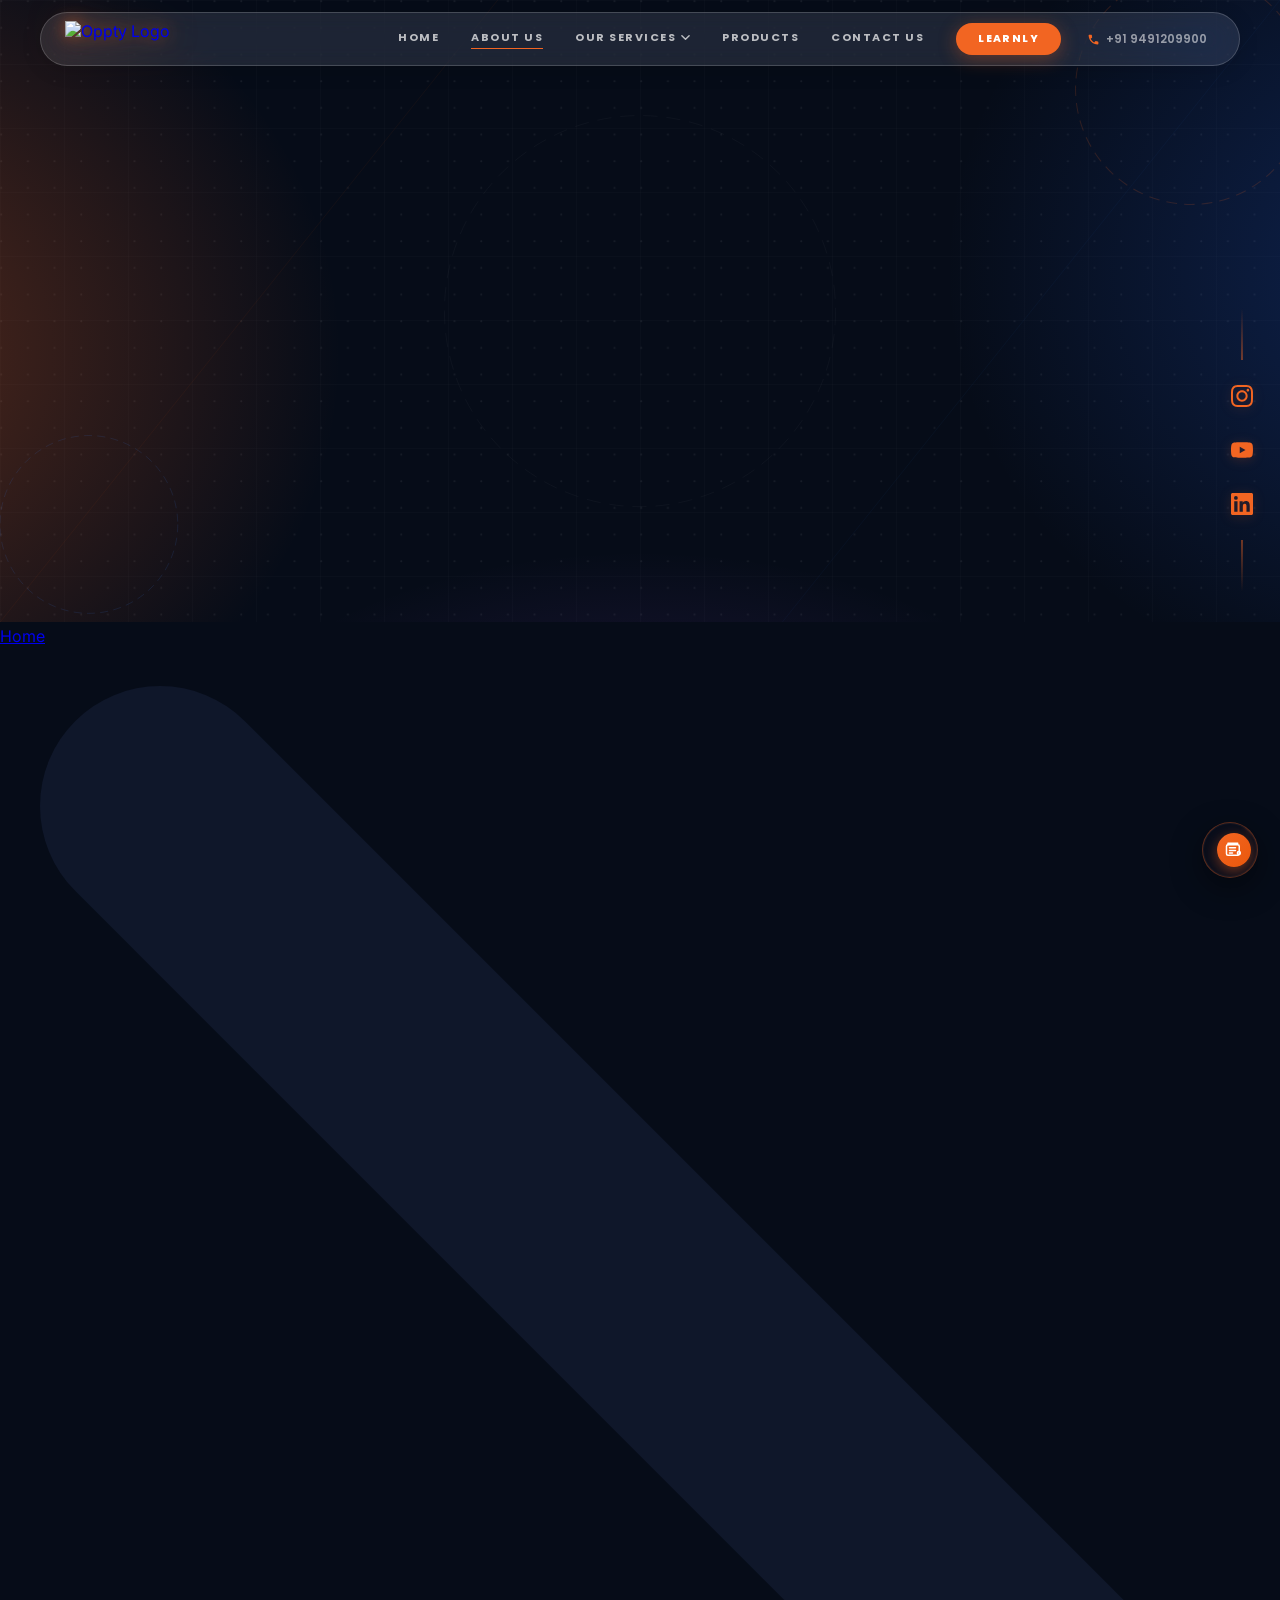
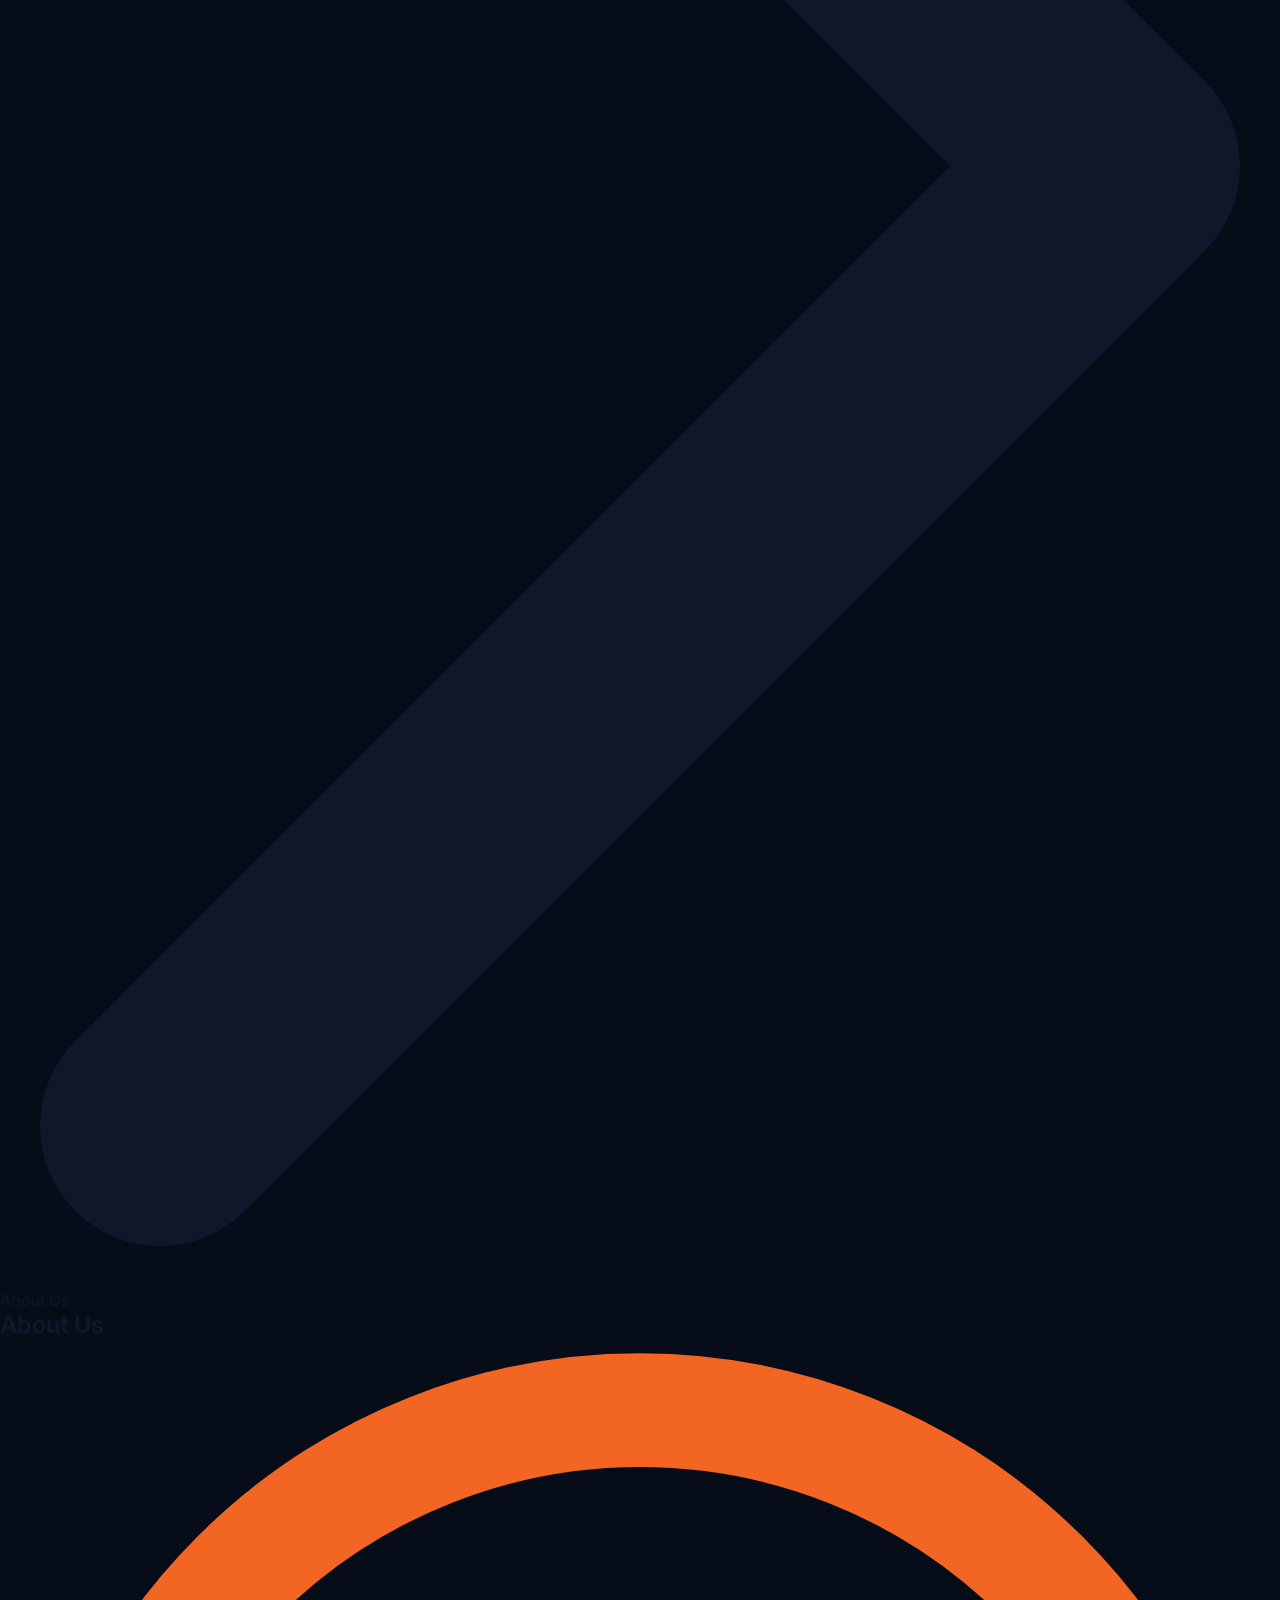
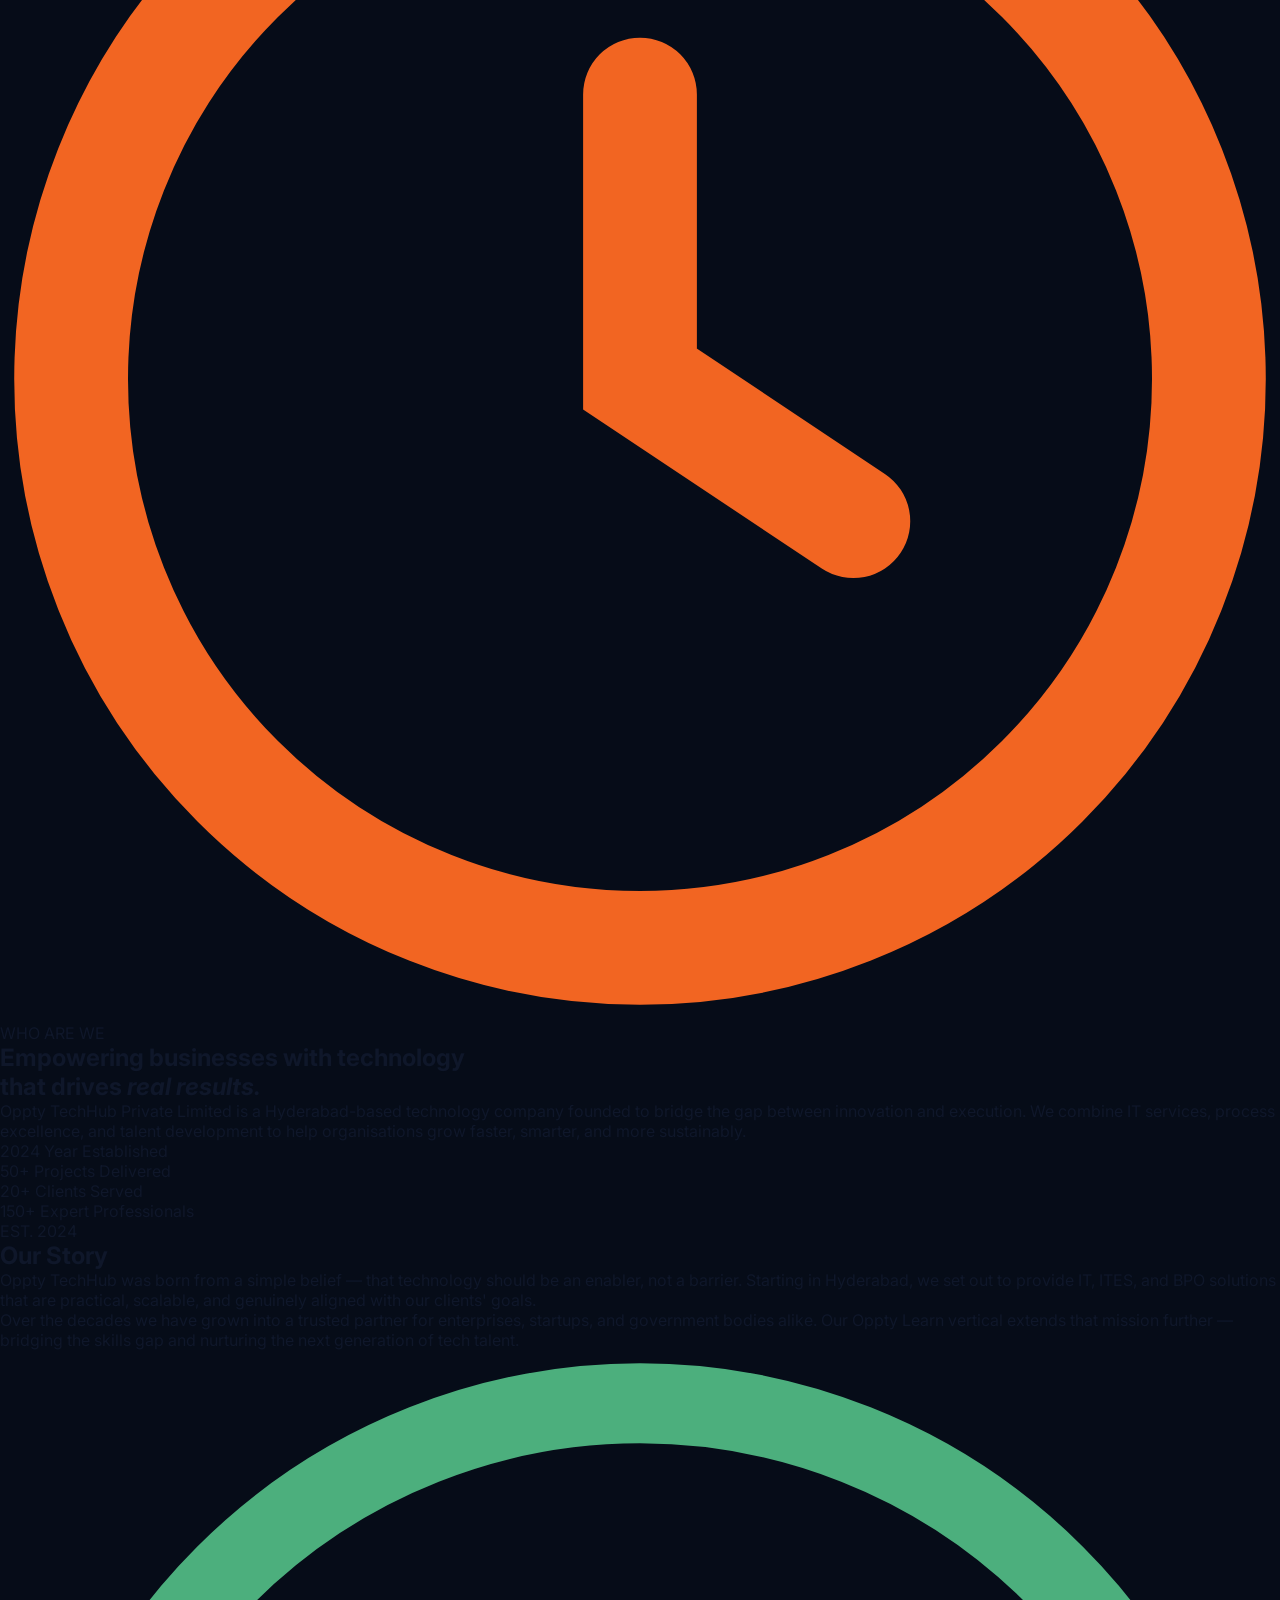
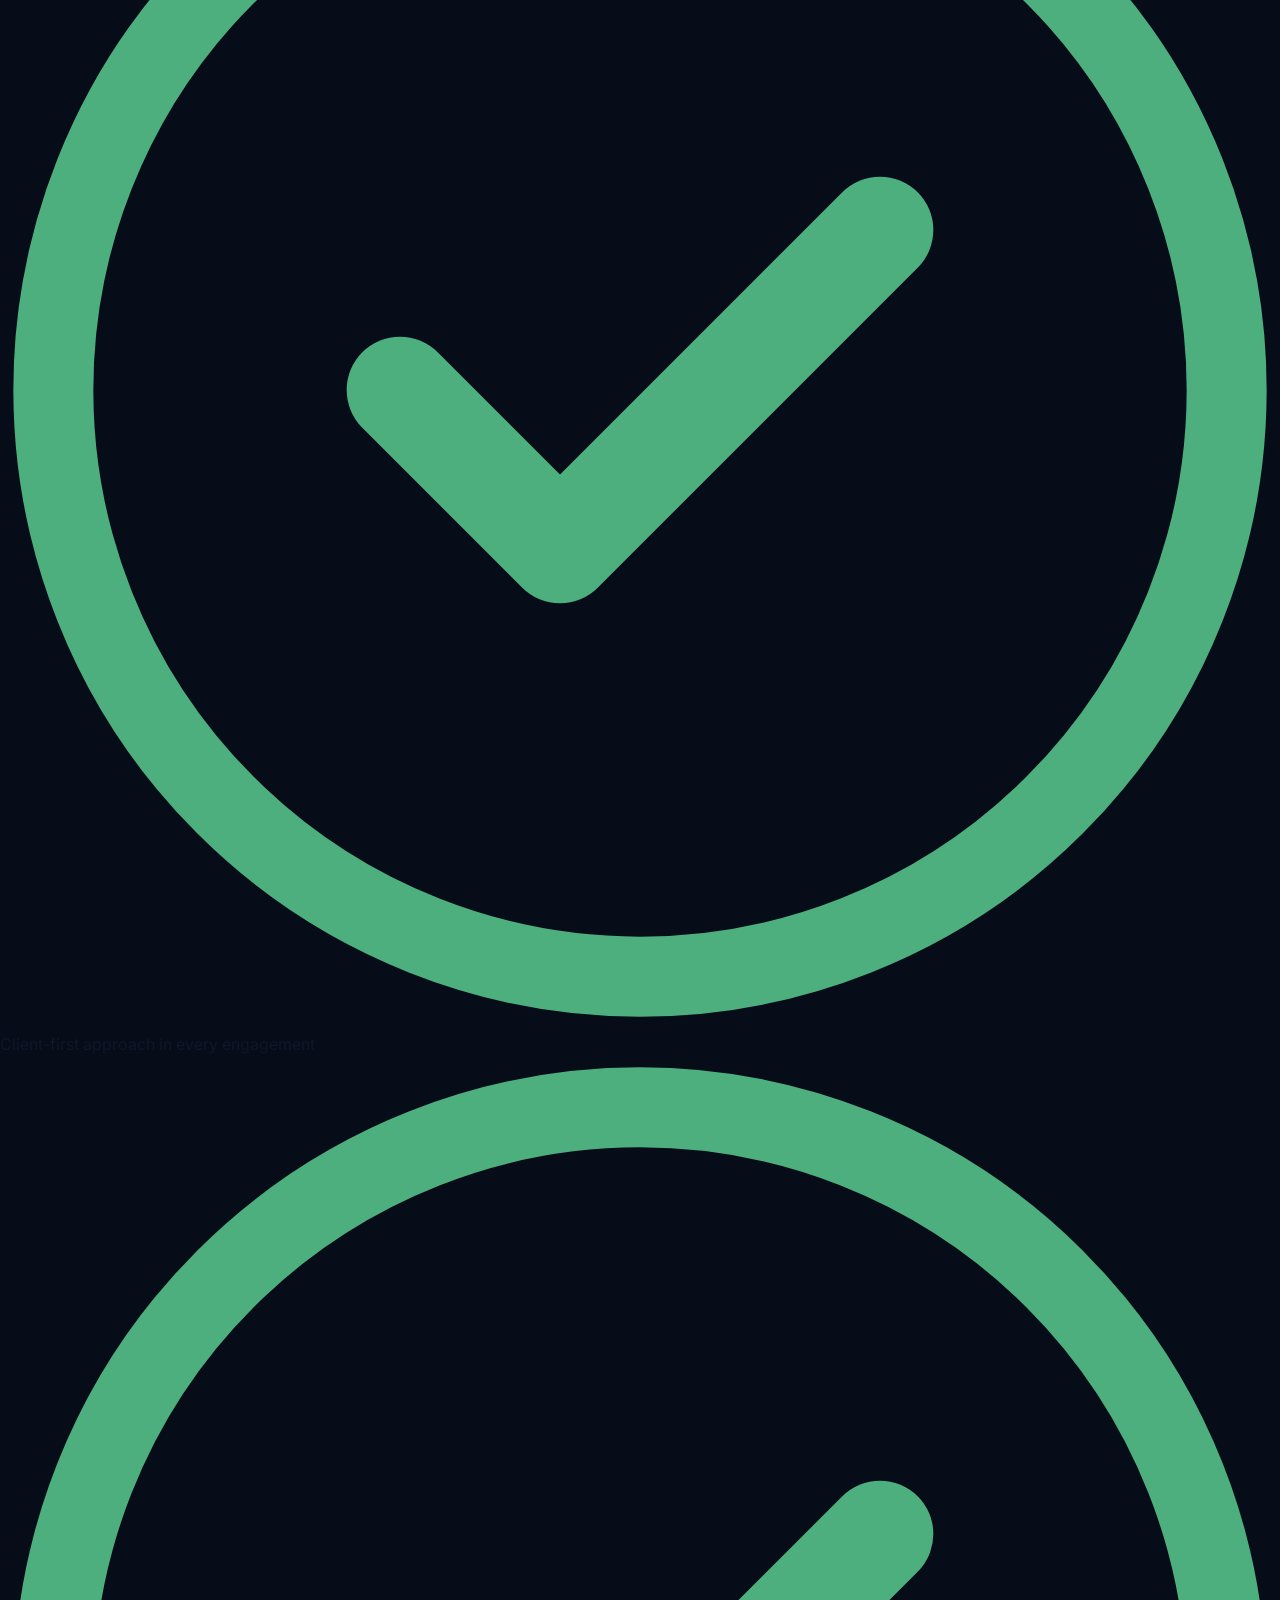
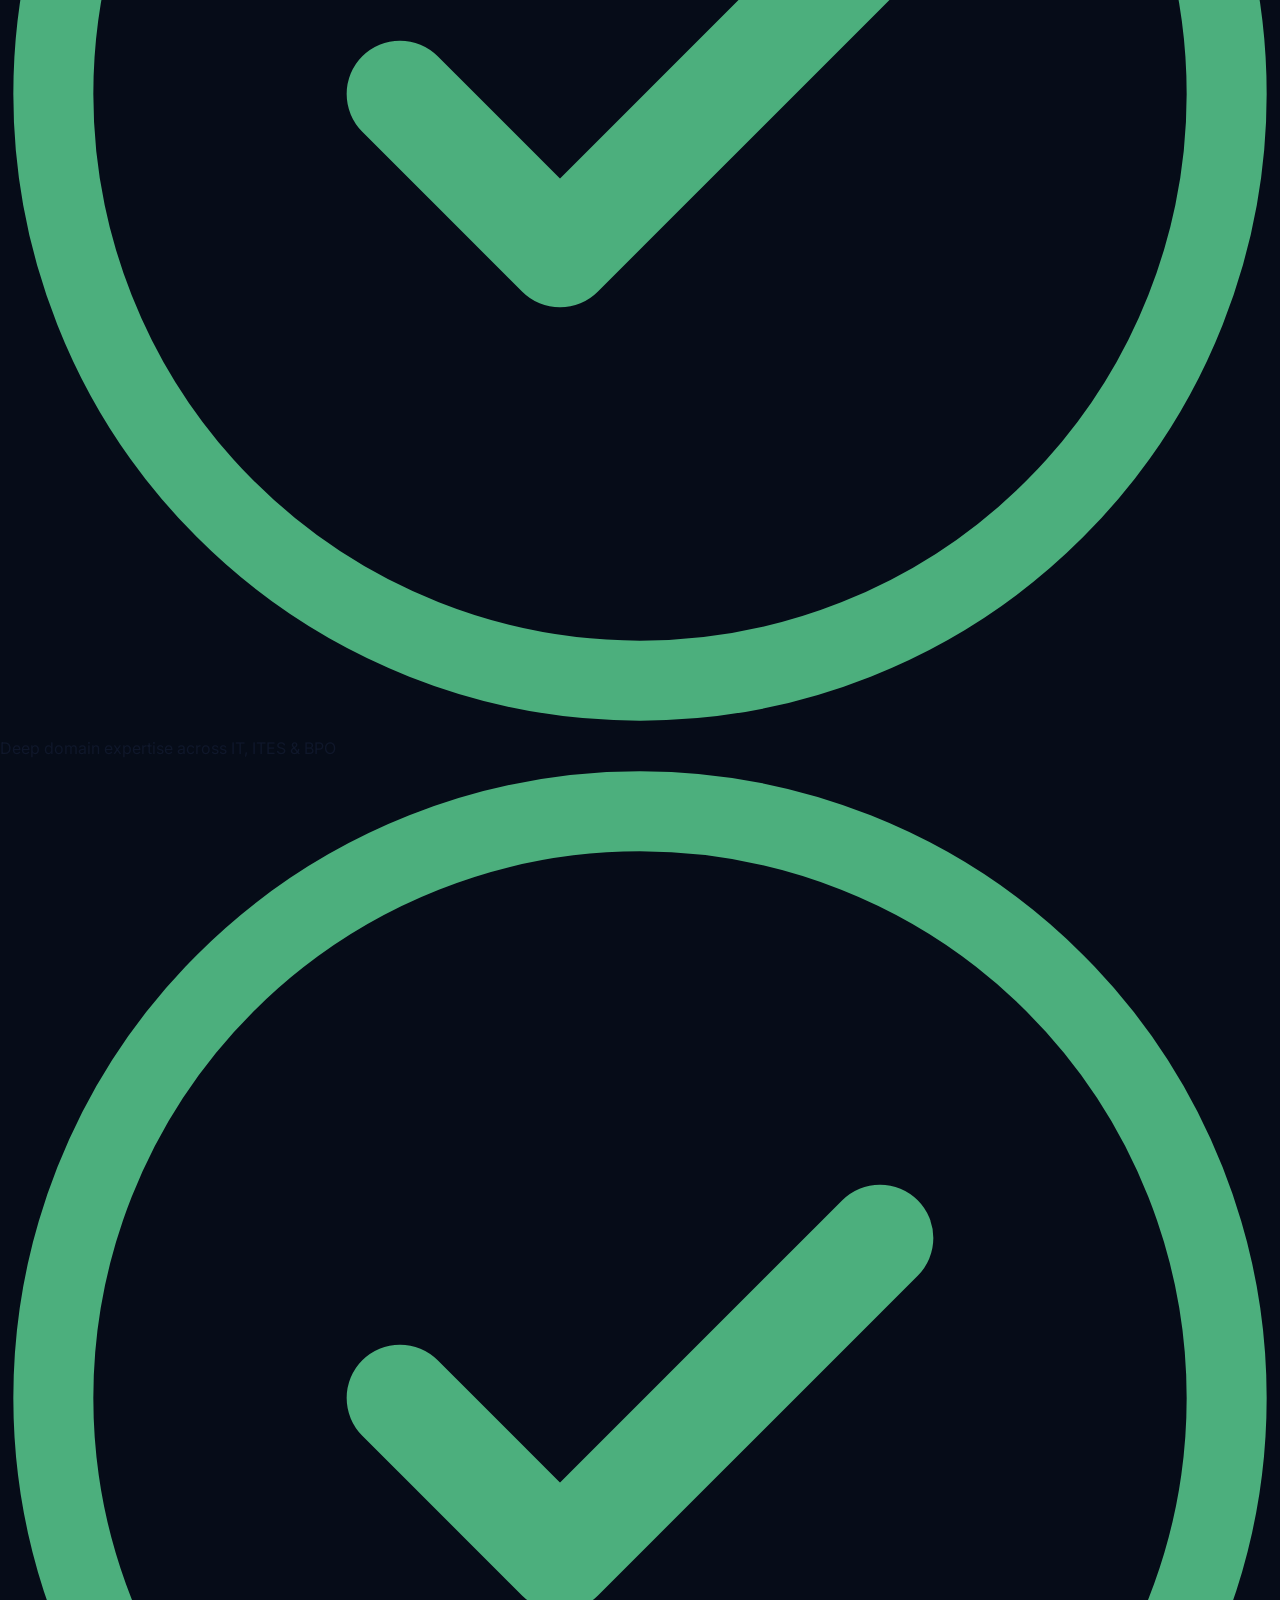
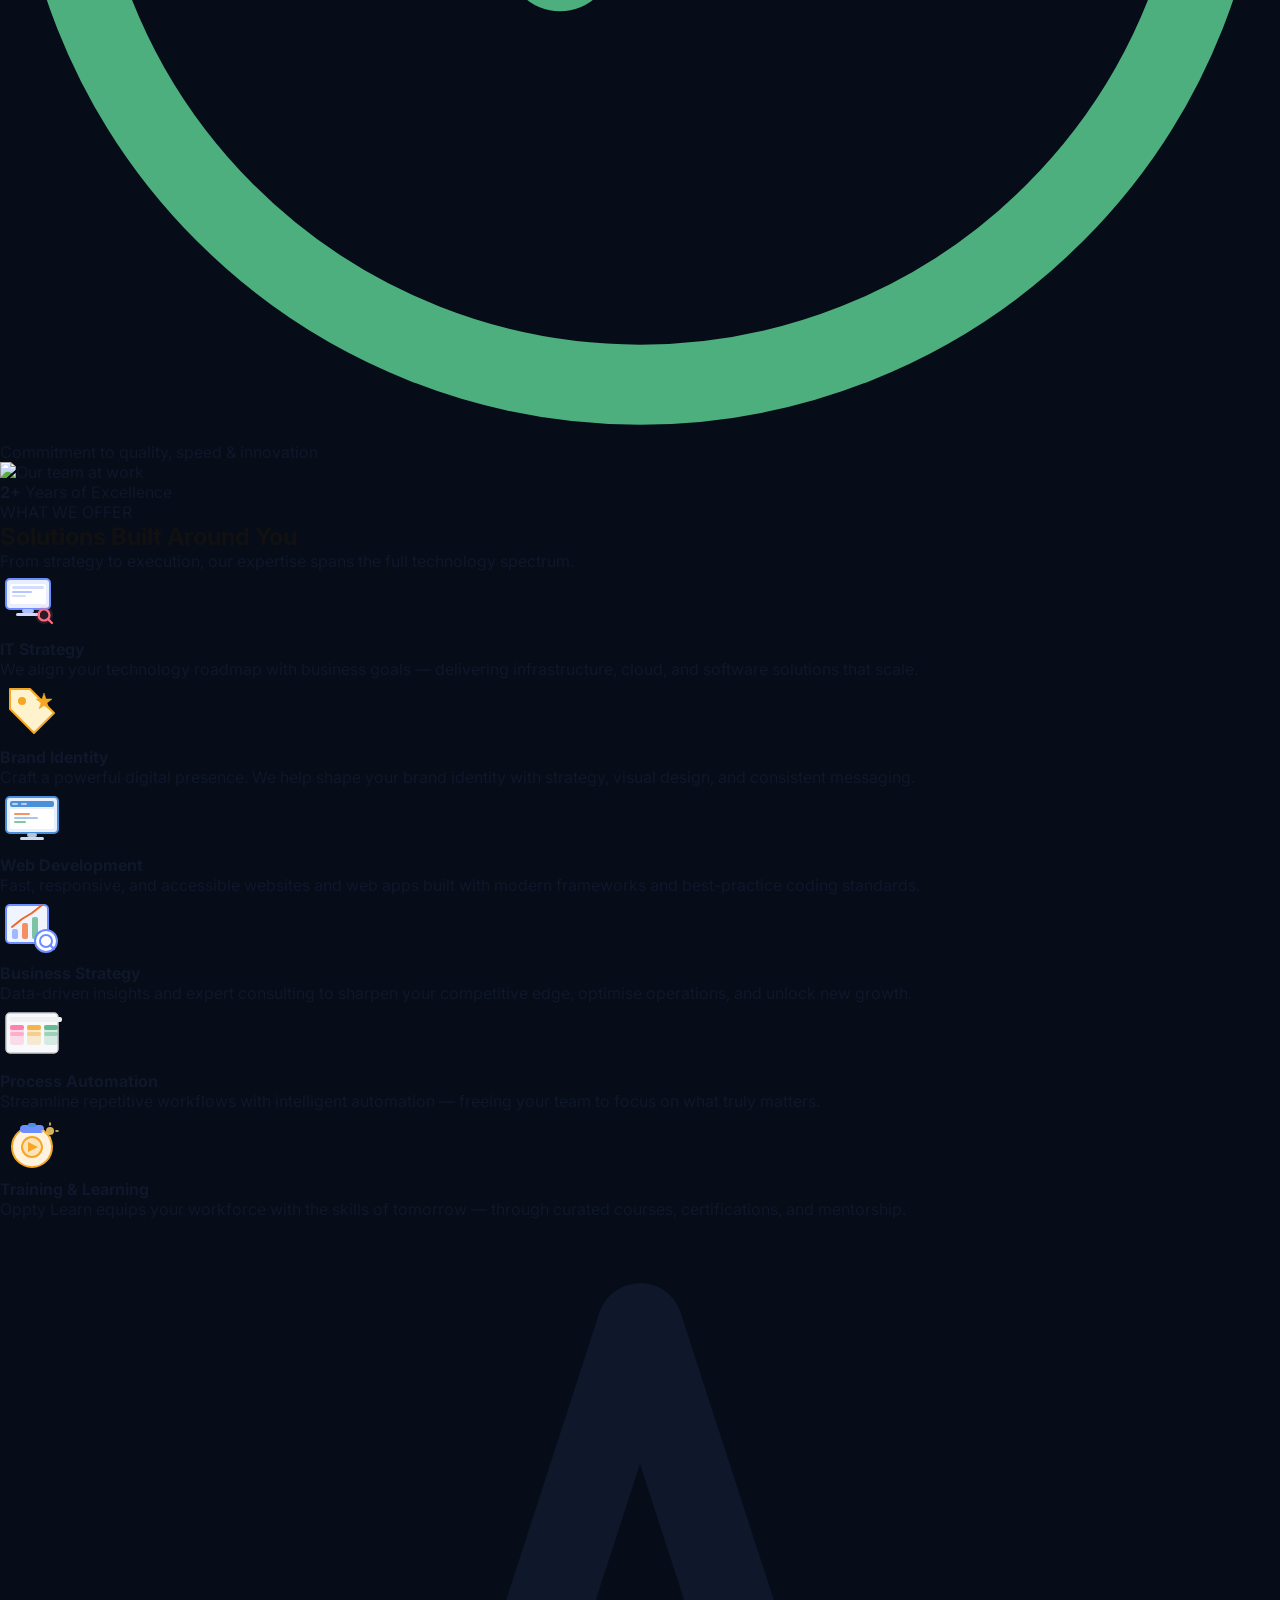
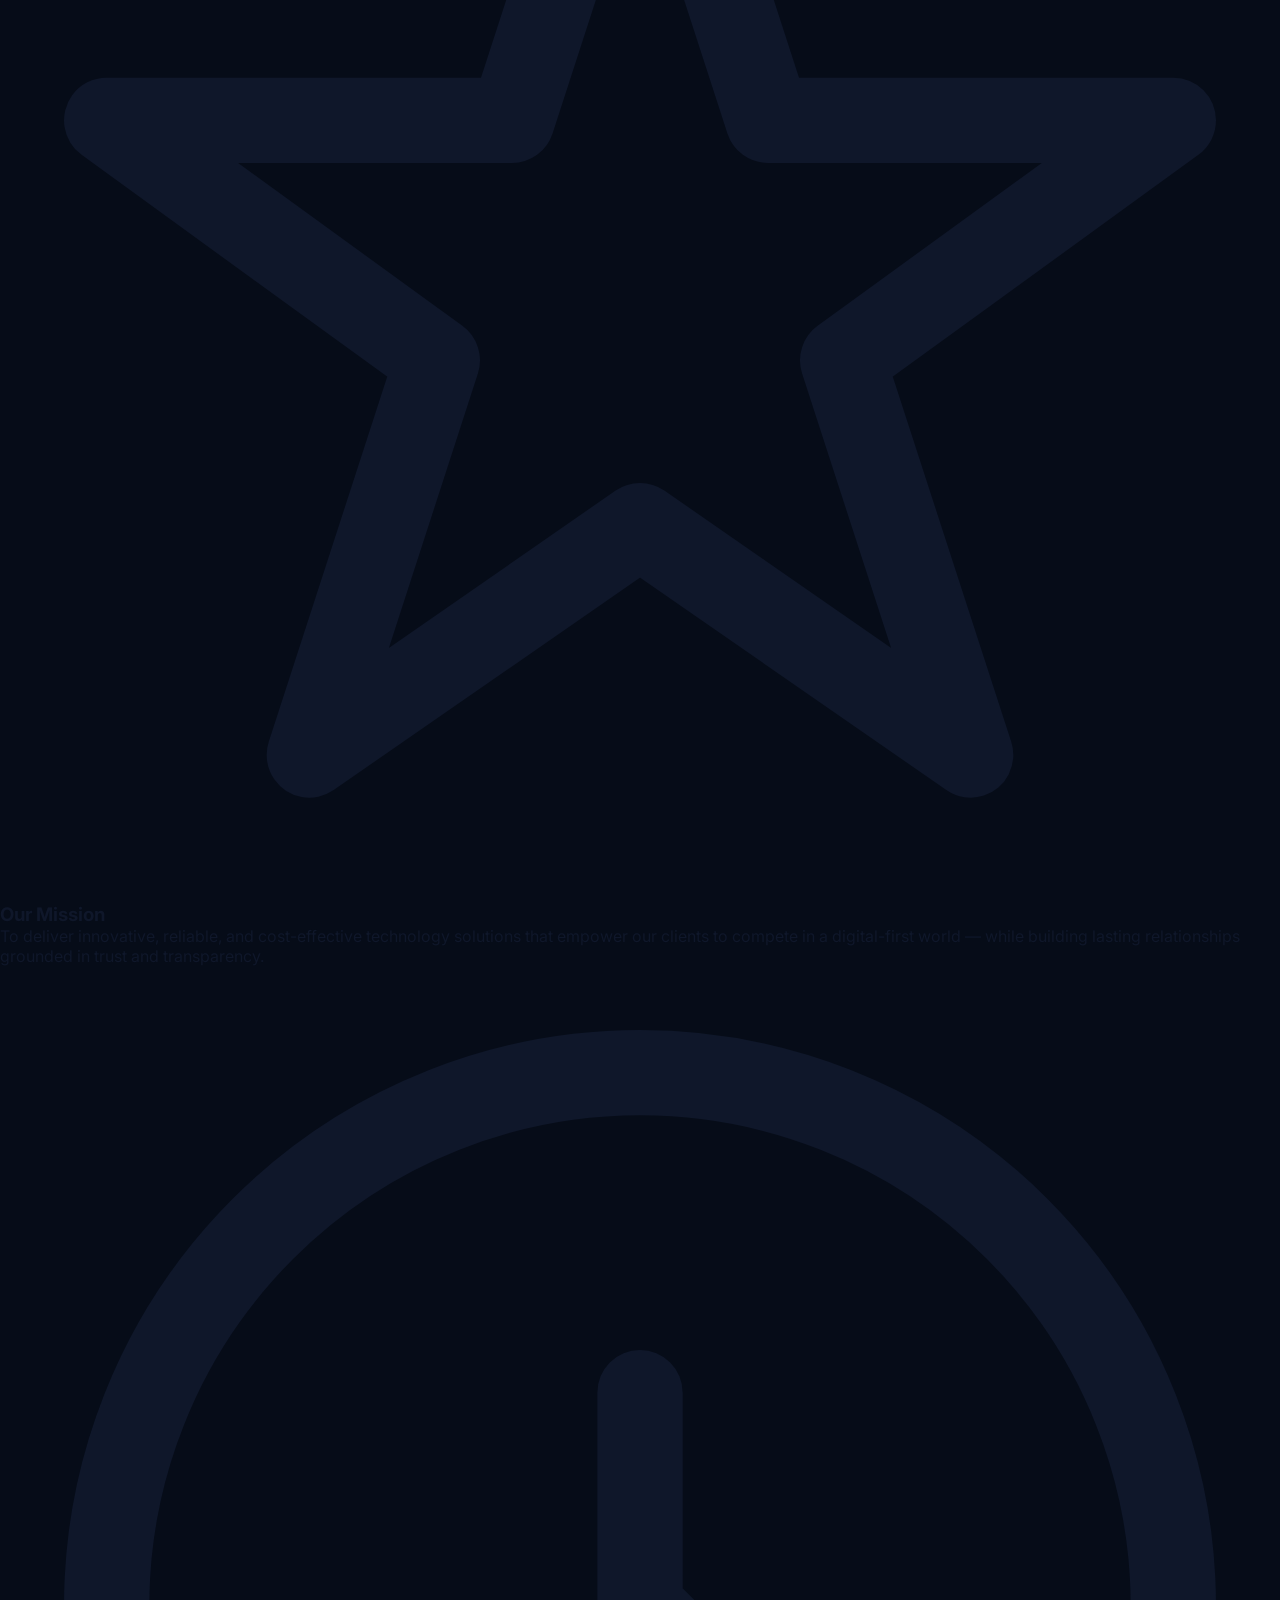
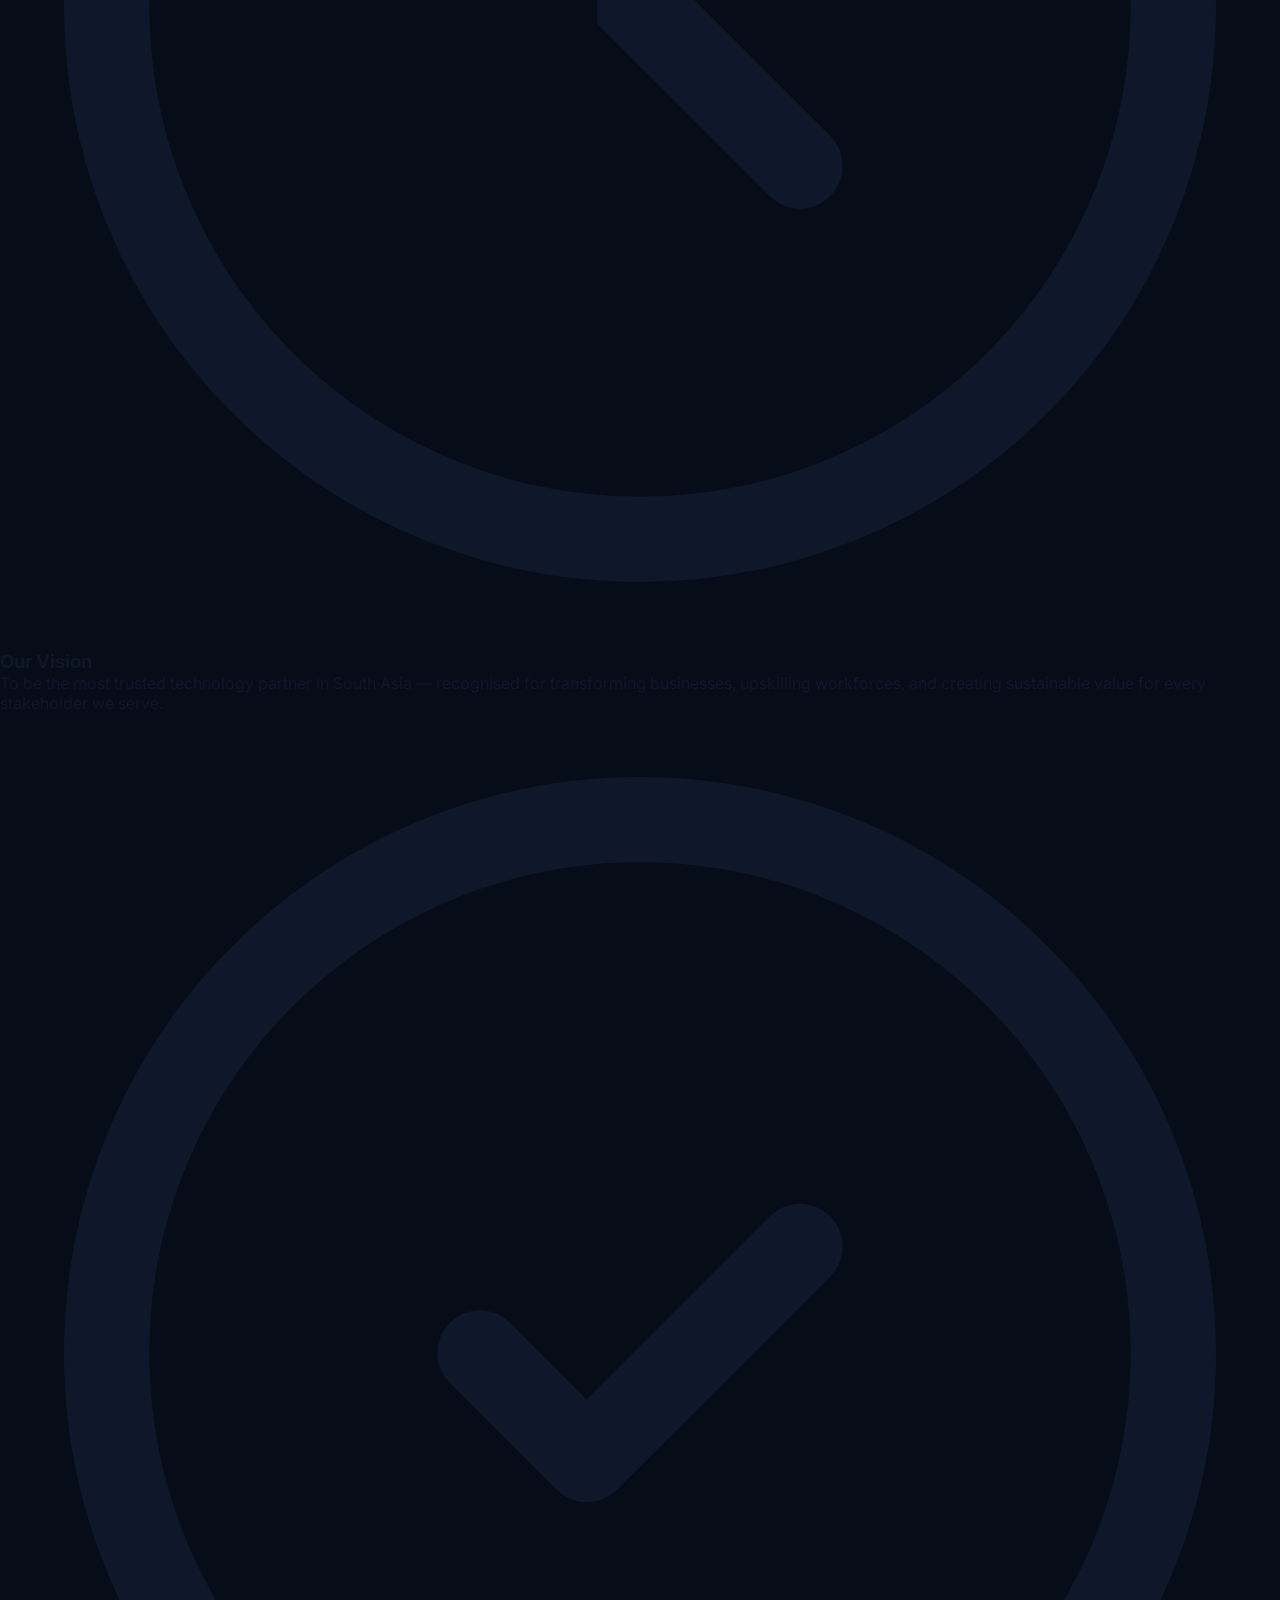
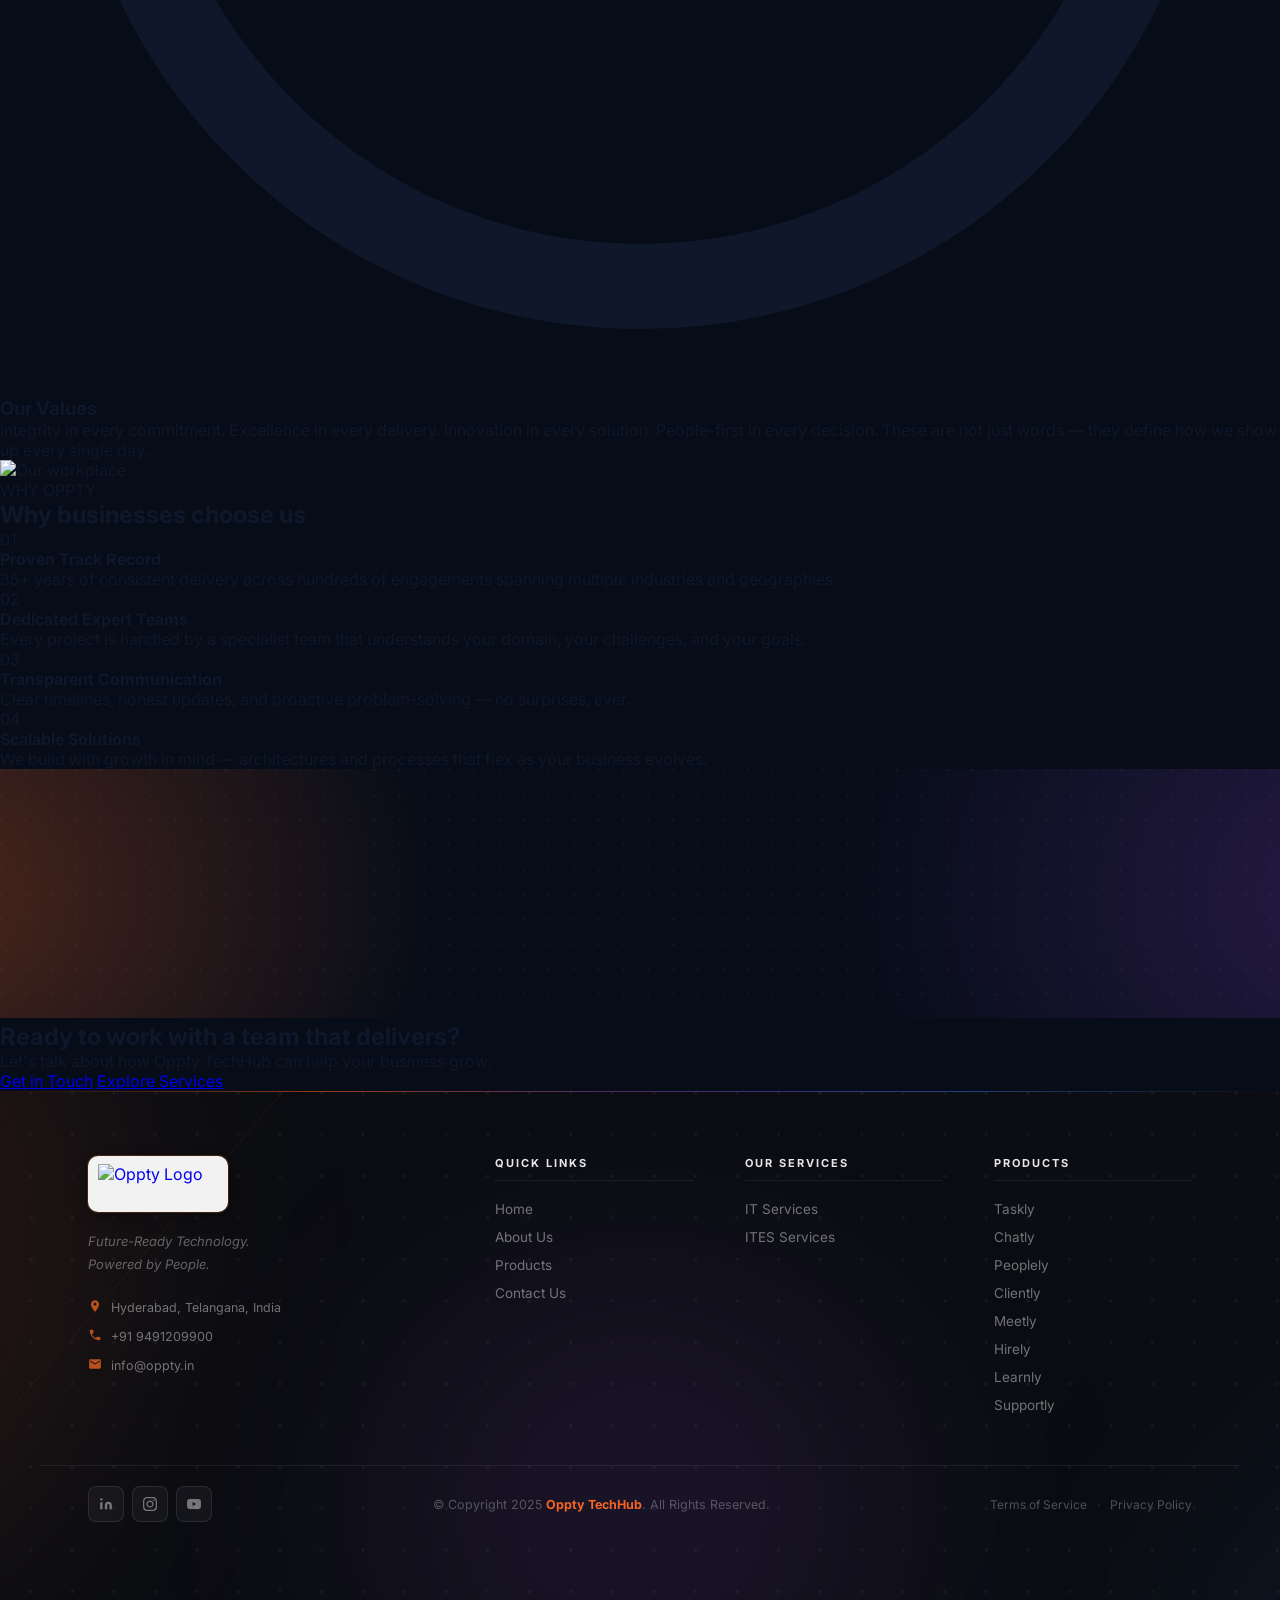
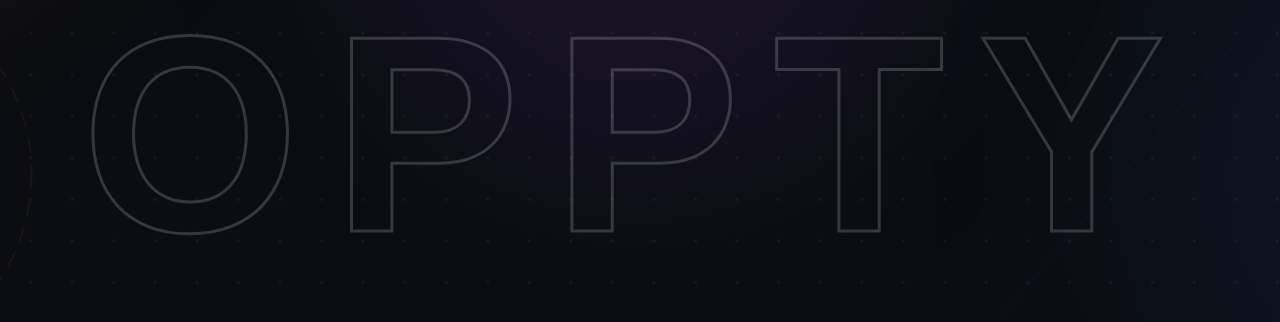
==== commit 16fa717e: "mk49" ====
--- a/HTML/about.html
+++ b/HTML/about.html
@@ -86,7 +86,7 @@
 
       </nav>
       <div class="nav-actions">
-        <a href="./Oppty_learn.html" class="btn btn-academy">Learnly</a>
+        <a href="./Oppty_learn.html" target="_blank" class="btn btn-academy">Learnly</a>
         
         <a href="tel:+919491209900" class="phone-link">
           <svg viewBox="0 0 24 24" fill="currentColor">
@@ -120,7 +120,7 @@
       <a href="./contact.html">Contact Us</a>
 
       <div class="mobile-btns">
-        <a href="./Oppty_learn.html" class="btn btn-academy">Learnly</a>
+        <a href="./Oppty_learn.html" target="_blank" class="btn btn-academy">Learnly</a>
       </div>
     </div>
   </header>
--- a/CSS/index.css
+++ b/CSS/index.css
@@ -9,7 +9,7 @@
 
 html, body {
     width: 100%;
-    overflow-x: hidden;
+    /* overflow-x: clip; */
     margin: 0;
     padding: 0;
 }
@@ -18,9 +18,9 @@
     min-height: 100vh;
 }
 
-html {
+/* html {
     overflow-x: hidden;
-}
+} */
 
 :root {
     --orange: #f26522;
@@ -921,10 +921,29 @@
     padding: 13px 0;
     border-bottom: 1px solid rgba(255, 255, 255, 0.06);
     transition: color 0.2s;
+    position: relative;
 }
 
 .mobile-nav a:hover {
     color: var(--white);
+}
+
+/* Active underline on mobile nav */
+.mobile-nav a.nav-active,
+.mobile-nav a.active {
+    color: #fff;
+}
+
+.mobile-nav a.nav-active::after,
+.mobile-nav a.active::after {
+    content: '';
+    position: absolute;
+    left: 0;
+    bottom: 8px;
+    width: 28px;
+    height: 2px;
+    background: var(--orange);
+    border-radius: 2px;
 }
 
 .mobile-btns {
@@ -3047,13 +3066,15 @@
     opacity: 0.35;
 }
 
+/* Dark mask over the video — keeps the map visible but darkens it */
 .vm-bg__gradient {
     position: absolute;
     inset: 0;
     z-index: 1;
     background:
-        radial-gradient(ellipse 70% 50% at 15% 20%, rgba(59, 130, 246, 0.2) 0%, transparent 60%),
-        radial-gradient(ellipse 70% 50% at 85% 80%, rgba(242, 101, 34, 0.15) 0%, transparent 60%);
+        rgba(5, 10, 30, 0.88),
+        radial-gradient(ellipse 70% 50% at 15% 20%, rgba(59, 130, 246, 0.25) 0%, transparent 60%),
+        radial-gradient(ellipse 70% 50% at 85% 80%, rgba(242, 101, 34, 0.20) 0%, transparent 60%);
 }
 
 .vm-bg__grid {
@@ -4038,7 +4059,7 @@
 }
 
 @media (max-width: 768px) {
-  .why-oppty-hero { padding: 60px 0; }
+  .why-oppty-hero { padding: 80px 0 60px; }
   .wo-container-hero { padding: 0 20px; }
   .wo-grid--split { gap: 24px !important; }
   .woh-title { font-size: clamp(22px, 5vw, 30px); }
@@ -4057,7 +4078,7 @@
 }
 
 @media (max-width: 480px) {
-  .why-oppty-hero { padding: 44px 0; }
+  .why-oppty-hero { padding: 80px 0 44px; }
   .wo-container-hero { padding: 0 16px; }
   .woh-eyebrow__text { font-size: 9px; letter-spacing: 1.2px; }
   .woh-title { font-size: clamp(20px, 6vw, 26px); margin-bottom: 10px; }
@@ -5913,7 +5934,7 @@
     position: relative;
     background: #0b0d12;
     color: rgba(255, 255, 255, 0.55);
-    overflow: hidden;
+    overflow: visible;
 }
 
 /* SVG background layer */
@@ -6001,7 +6022,7 @@
     position: relative;
     display: block;
     text-align: center;
-    padding: 20px 0 0;
+    padding: 16px 0 20px;
     font-family: 'Space Grotesk', sans-serif;
     font-size: clamp(100px, 22vw, 280px);
     font-weight: 900;
@@ -6012,8 +6033,10 @@
     pointer-events: none;
     user-select: none;
     z-index: 0;
-    line-height: 0.85;
-    overflow: hidden;
+    line-height: 1.2;
+    overflow: visible;
+    /* clip only horizontal overflow, never vertical */
+    clip-path: none;
 }
 
 /* All content above bg */
@@ -6311,7 +6334,9 @@
     }
 
     .footer-watermark {
-        font-size: clamp(80px, 22vw, 160px);
+        font-size: clamp(60px, 12vw, 150px);
+        line-height: 1.2;
+        padding-bottom: 20px;
     }
 }
 
@@ -9880,7 +9905,7 @@
     display: flex;
     gap: 16px;
     width: max-content;
-    animation: om-scroll 60s linear infinite;
+    animation: om-scroll 100s linear infinite;
     will-change: transform;
 }
 
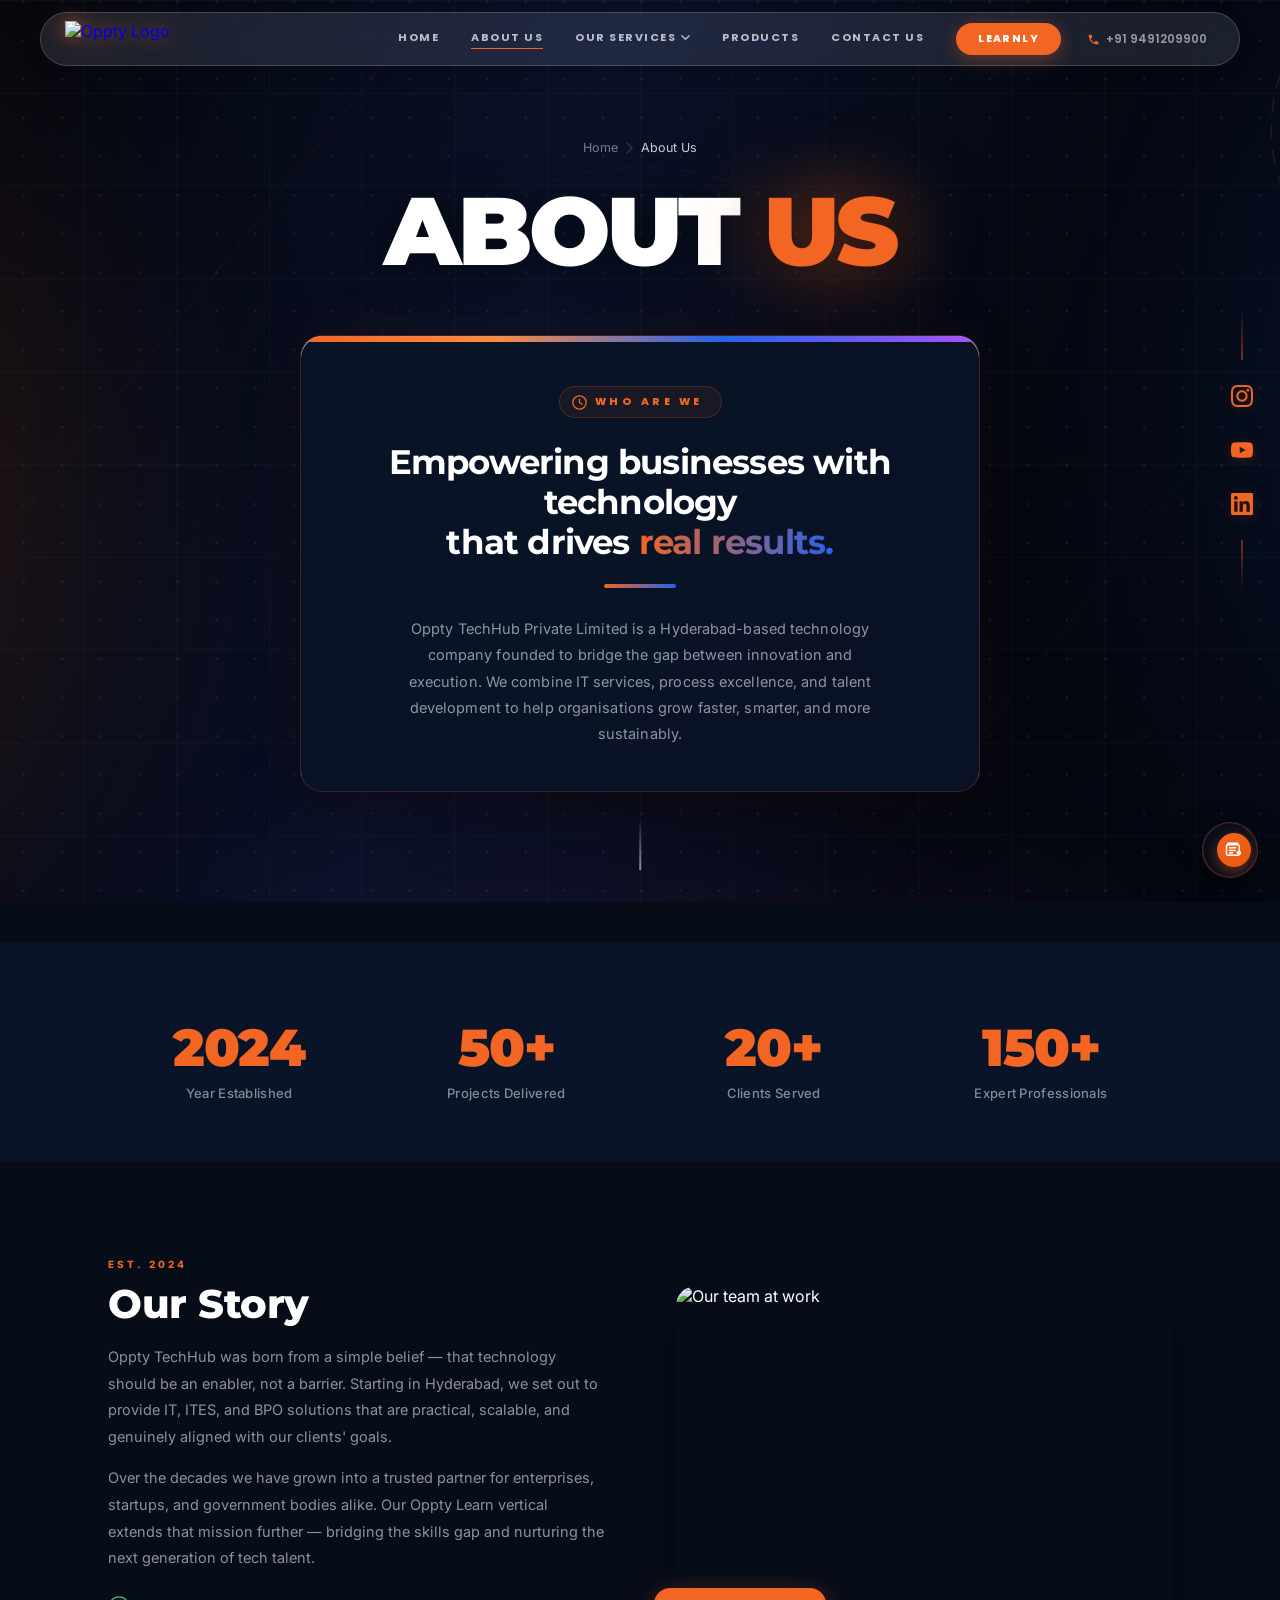
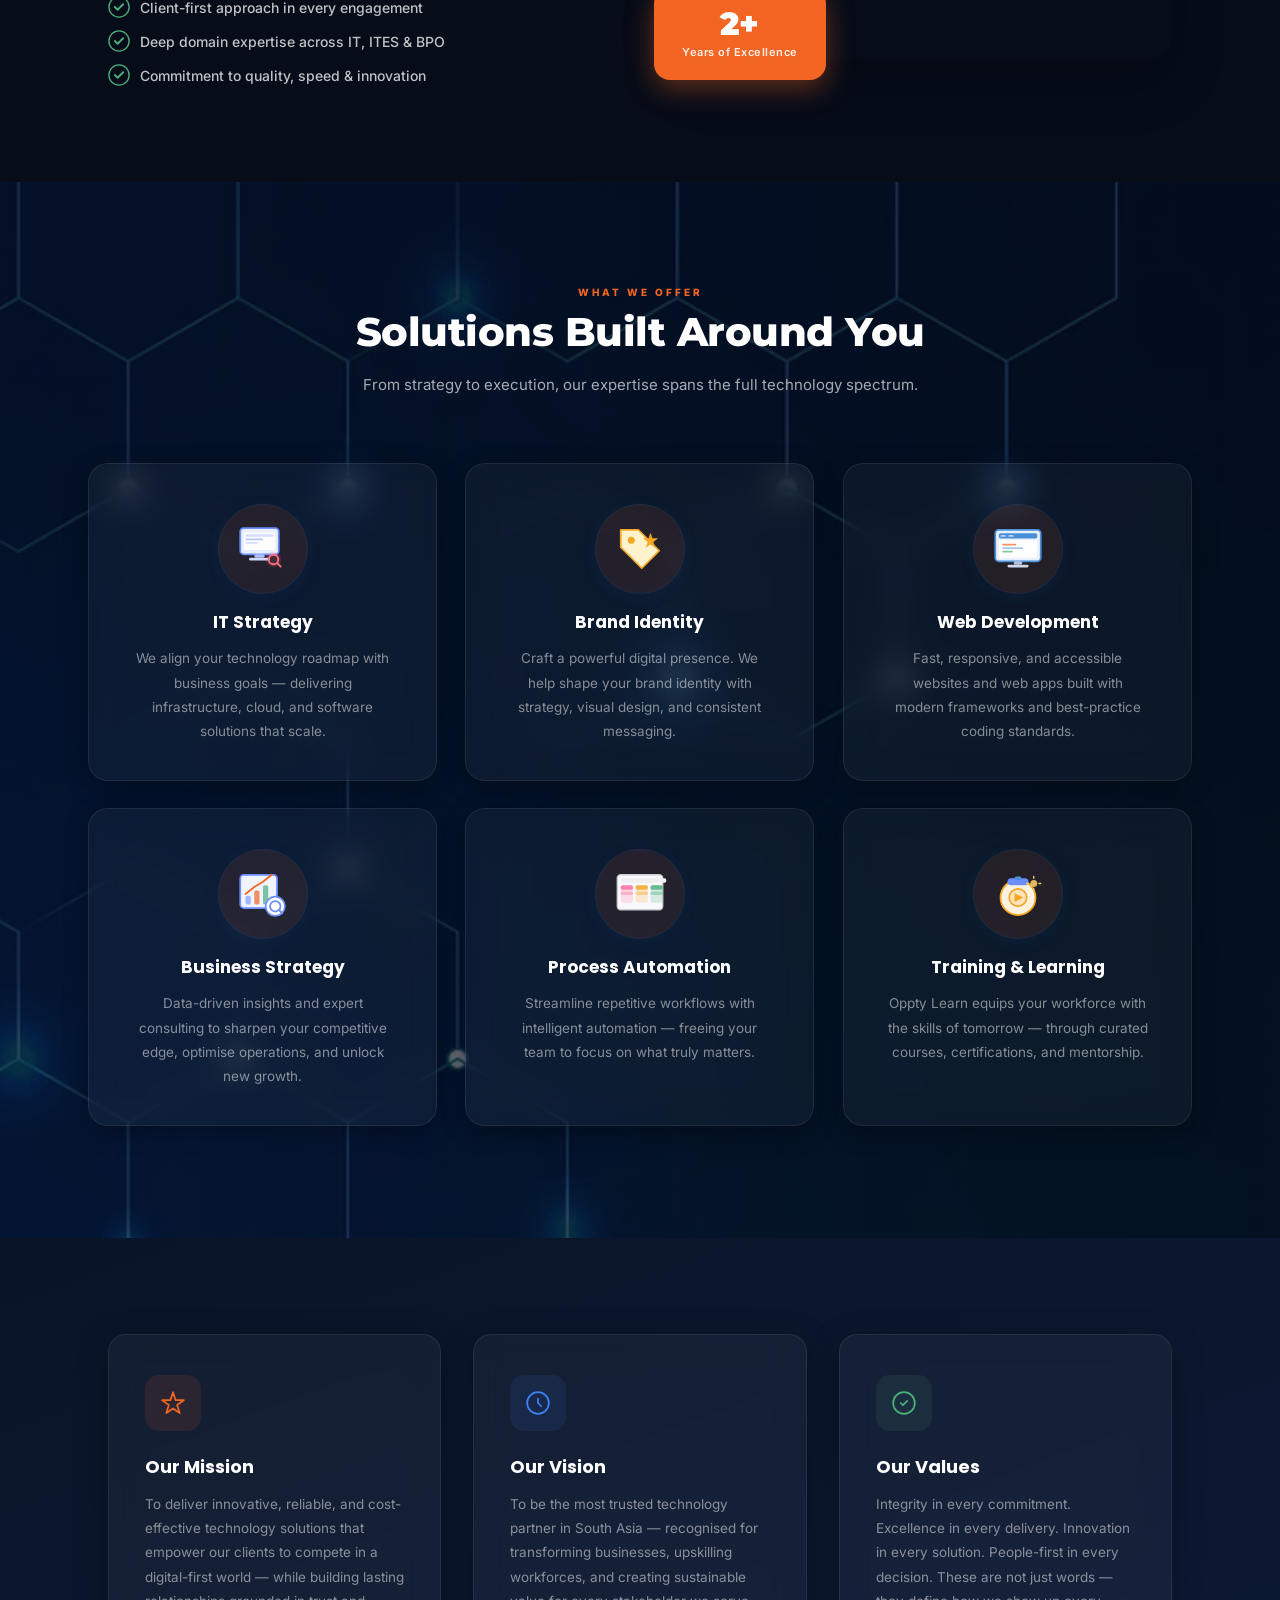
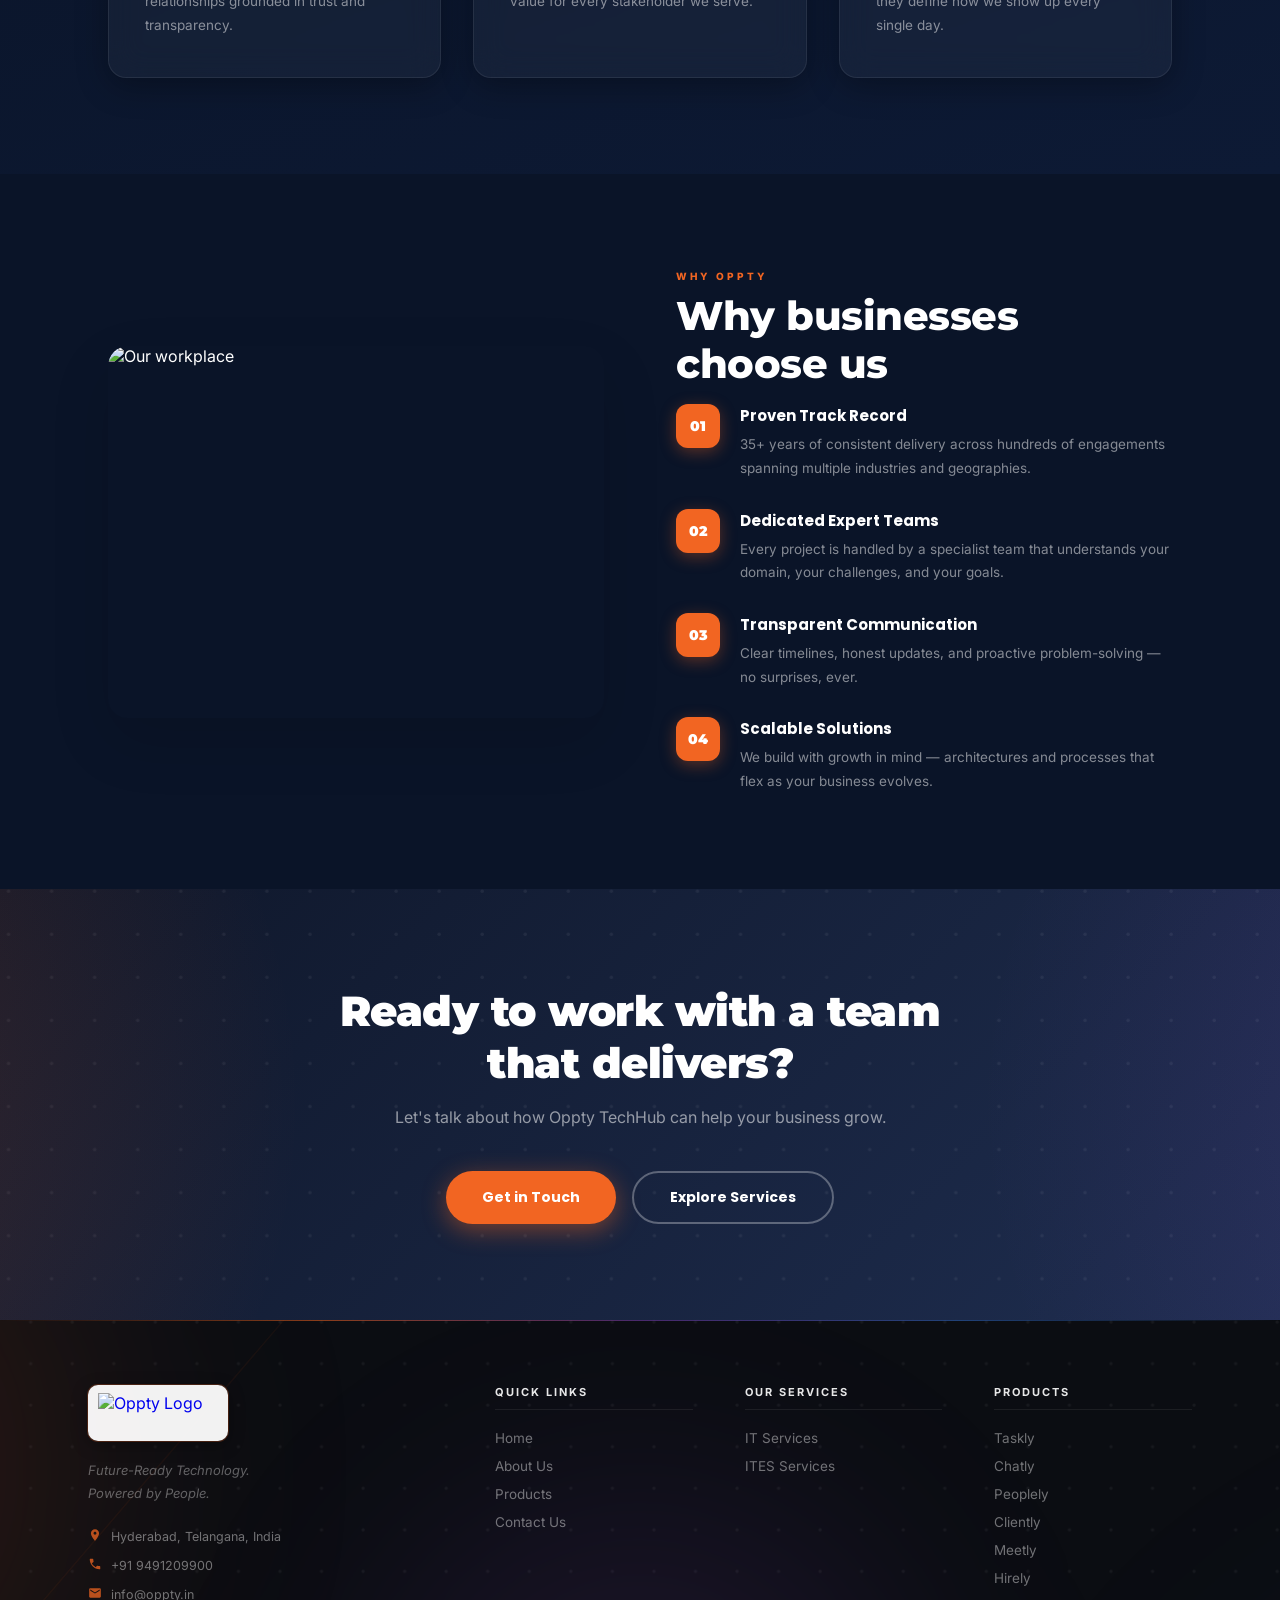
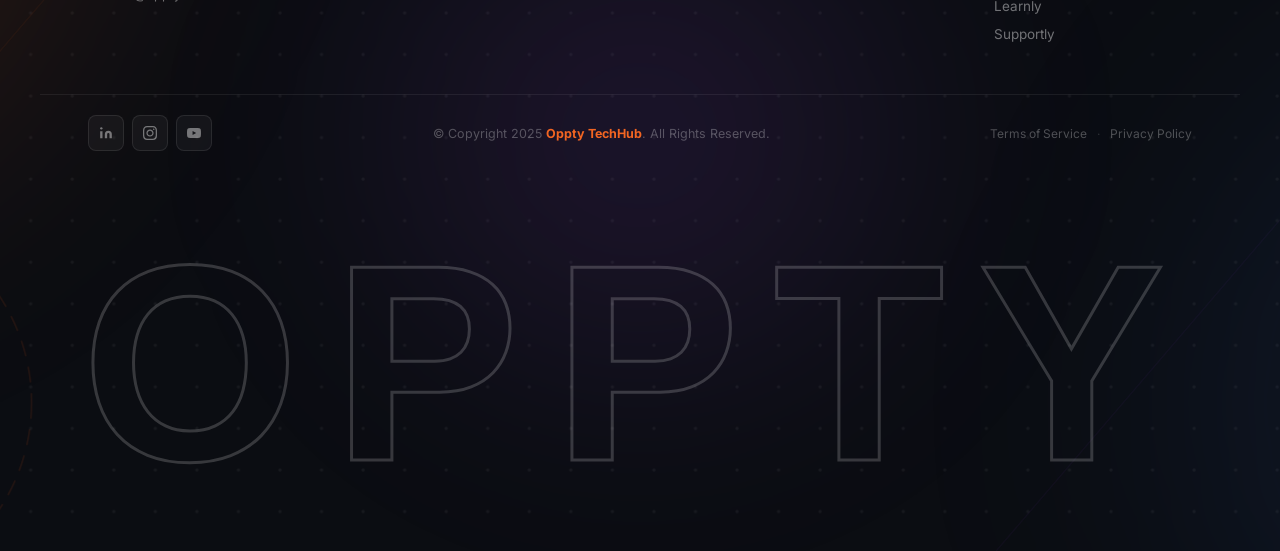
==== commit 8547ddce: "mk55" ====
--- a/HTML/about.html
+++ b/HTML/about.html
@@ -102,7 +102,7 @@
     </div>
     <div class="mobile-nav" id="mobileNav">
       <a href="../index.html">Home</a>
-      <a href="about.html">About Us</a>
+      <a href="about.html" class="nav-active">About Us</a>
       <div class="mobile-dropdown">
         <button class="mobile-dropdown__toggle" onclick="toggleMobileDropdown(this)" aria-expanded="false">Our Services
           <svg class="mobile-dropdown__arrow" viewBox="0 0 10 6" fill="none">
@@ -325,7 +325,7 @@
 
       <div class="ab-section-head">
         <p class="ab-section-label">WHAT WE OFFER</p>
-        <h2 class="ab-section-heading" style="color:#111;">Solutions Built Around You</h2>
+        <h2 class="ab-section-heading">Solutions Built Around You</h2>
         <p class="ab-section-sub">From strategy to execution, our expertise spans the full technology spectrum.</p>
       </div>
 
@@ -685,11 +685,11 @@
           <li><a href="https://task.theoppty.com/" target="_blank" rel="noopener">Taskly</a></li>
           <li><a href="https://chat.theoppty.com/" target="_blank" rel="noopener">Chatly</a></li>
           <li><a href="https://theoppty.com/" target="_blank" rel="noopener">Peoplely</a></li>
-          <li><a href="#" target="_blank" rel="noopener">Cliently</a></li>
-          <li><a href="#" target="_blank" rel="noopener">Meetly</a></li>
+          <li><a href="./Oppty_learn.html" target="_blank" rel="noopener">Cliently</a></li>
+          <li><a href="./Oppty_learn.html" target="_blank" rel="noopener">Meetly</a></li>
           <li><a href="https://hiring.theoppty.com/" target="_blank" rel="noopener">Hirely</a></li>
-          <li><a href="Oppty_learn.html">Learnly</a></li>
-          <li><a href="#" target="_blank" rel="noopener">Supportly</a></li>
+          <li><a href="./Oppty_learn.html" target="_blank">Learnly</a></li>
+          <li><a href="./Oppty_learn.html" target="_blank" rel="noopener">Supportly</a></li>
         </ul>
       </div>
     </div>
--- a/CSS/index.css
+++ b/CSS/index.css
@@ -930,12 +930,15 @@
 
 /* Active underline on mobile nav */
 .mobile-nav a.nav-active,
-.mobile-nav a.active {
+.mobile-nav a.active,
+.mobile-nav a.ct-nav-active {
     color: #fff;
+    position: relative;
 }
 
 .mobile-nav a.nav-active::after,
-.mobile-nav a.active::after {
+.mobile-nav a.active::after,
+.mobile-nav a.ct-nav-active::after {
     content: '';
     position: absolute;
     left: 0;
@@ -944,6 +947,29 @@
     height: 2px;
     background: var(--orange);
     border-radius: 2px;
+    box-shadow: 0 0 8px rgba(242,101,34,0.6);
+}
+
+/* Active state for Our Services toggle button in mobile dropdown */
+.mobile-dropdown__toggle.nav-active {
+    color: #fff;
+}
+
+.mobile-dropdown__toggle.nav-active::before {
+    content: '';
+    position: absolute;
+    left: 0;
+    bottom: 8px;
+    width: 28px;
+    height: 2px;
+    background: var(--orange);
+    border-radius: 2px;
+    box-shadow: 0 0 8px rgba(242,101,34,0.6);
+}
+
+/* Active link inside mobile dropdown sub-menu */
+.mobile-dropdown__menu li a.nav-active {
+    color: var(--orange);
 }
 
 .mobile-btns {
@@ -5868,8 +5894,8 @@
 
 /* Logo image with zoom-out hover */
 .client-cell img {
-    max-width: 130px;
-    max-height: 52px;
+    max-width: 150px;
+    max-height: 80px;
     width: auto;
     height: auto;
     object-fit: contain;
--- a/CSS/about.css
+++ b/CSS/about.css
@@ -0,0 +1,1415 @@
+/* ═══════════════════════════════════════════
+   ABOUT PAGE  —  about.css
+   Requires: index.css (loaded first)
+═══════════════════════════════════════════ */
+
+/* Shared page background */
+body { background: #060c18; color: #fff; }
+
+/* ─────────────────────────────────────
+   SHARED TYPOGRAPHY HELPERS
+───────────────────────────────────── */
+.ab-section-label {
+  font-family: 'Inter', sans-serif;
+  font-size: 10px;
+  font-weight: 800;
+  letter-spacing: 3px;
+  text-transform: uppercase;
+  color: var(--orange);
+  margin-bottom: 10px;
+  display: block;
+}
+.ab-section-heading {
+  font-family: 'Montserrat', sans-serif;
+  font-size: clamp(24px, 3.5vw, 40px);
+  font-weight: 800;
+  line-height: 1.2;
+  letter-spacing: -0.5px;
+  margin-bottom: 16px;
+}
+.ab-section-sub {
+  font-size: 15px;
+  line-height: 1.75;
+  color: #666;
+  max-width: 560px;
+  margin: 0 auto;
+}
+
+/* ─────────────────────────────────────
+   HERO BANNER — full-viewport cinematic
+───────────────────────────────────── */
+.ab-hero {
+  position: relative;
+  min-height: 100vh;
+  display: flex;
+  flex-direction: column;
+  align-items: center;
+  justify-content: center;
+  padding: 140px 24px 110px;
+  overflow: hidden;
+  text-align: center;
+}
+
+/* ── Slow Ken Burns background image ── */
+.ab-hero__img-layer {
+  position: absolute;
+  inset: -8%;
+  background-image: url('https://images.unsplash.com/photo-1521737852567-6949f3f9f2b5?auto=format&fit=crop&w=1920&q=85');
+  background-size: cover;
+  background-position: center top;
+  transform-origin: center center;
+  animation: ab-kenburns 22s ease-in-out infinite alternate;
+  z-index: 0;
+}
+@keyframes ab-kenburns {
+  0%   { transform: scale(1.00) translate(0%, 0%);    }
+  33%  { transform: scale(1.06) translate(-1.5%, 1%); }
+  66%  { transform: scale(1.04) translate(1.5%,-1%);  }
+  100% { transform: scale(1.08) translate(-1%,  0.5%);}
+}
+
+/* ── Dark overlay (deep dark matching home page) ── */
+.ab-hero__overlay {
+  position: absolute;
+  inset: 0;
+  z-index: 1;
+  background: linear-gradient(
+    108deg,
+    rgba(4,6,12,0.88)  0%,
+    rgba(10,18,42,0.80) 40%,
+    rgba(4,6,12,0.72)  75%,
+    rgba(4,6,12,0.65) 100%
+  );
+}
+
+/* ── SVG colour mesh on top of overlay ── */
+.ab-hero__mesh {
+  position: absolute;
+  inset: 0;
+  z-index: 2;
+  pointer-events: none;
+}
+.ab-hero__mesh svg { width: 100%; height: 100%; }
+
+/* Orbs */
+.abh-orb { will-change: transform; }
+.abh-orb--1 { animation: abh-d1 18s ease-in-out infinite alternate; filter: blur(90px); }
+.abh-orb--2 { animation: abh-d2 22s ease-in-out infinite alternate; filter: blur(100px); }
+.abh-orb--3 { animation: abh-d1 14s ease-in-out infinite alternate-reverse; filter: blur(80px); }
+@keyframes abh-d1 {
+  from { transform: translate(0,0) scale(1);    }
+  to   { transform: translate(40px,28px) scale(1.12); }
+}
+@keyframes abh-d2 {
+  from { transform: translate(0,0) scale(1);    }
+  to   { transform: translate(-32px,-22px) scale(1.10); }
+}
+
+/* Rings */
+.abh-ring {
+  will-change: transform; transform-box: fill-box; transform-origin: center;
+  animation: abh-spin 32s linear infinite;
+}
+.abh-ring--rev { animation-direction: reverse; animation-duration: 24s; }
+@keyframes abh-spin { to { transform: rotate(360deg); } }
+
+/* ── Content wrapper — above everything ── */
+.ab-hero__content {
+  position: relative;
+  z-index: 3;
+  width: 100%;
+  display: flex;
+  flex-direction: column;
+  align-items: center;
+}
+
+/* ── Breadcrumb ── */
+.ab-hero__bread {
+  display: flex;
+  align-items: center;
+  justify-content: center;
+  gap: 8px;
+  font-family: 'DM Sans', 'Inter', sans-serif;
+  font-size: 12.5px;
+  color: rgba(255,255,255,0.45);
+  margin-bottom: 28px;
+  animation: ab-fadein 0.7s ease 0.1s both;
+}
+.ab-hero__bread a { color: rgba(255,255,255,0.45); text-decoration: none; transition: color 0.2s; }
+.ab-hero__bread a:hover { color: #fff; }
+.ab-hero__bread svg { width: 7px; height: 12px; opacity: 0.40; }
+.ab-hero__bread span { color: rgba(255,255,255,0.80); }
+
+/* ── Big page title ── */
+.ab-hero__title {
+  font-family: 'Montserrat', sans-serif;
+  font-size: clamp(52px, 9vw, 96px);
+  font-weight: 900;
+  color: #fff;
+  letter-spacing: -3px;
+  line-height: 1.0;
+  text-transform: uppercase;
+  margin-bottom: 56px;
+  text-shadow: 0 4px 40px rgba(0,0,0,0.50);
+  animation: ab-titlein 0.85s cubic-bezier(0.16,1,0.3,1) 0.15s both;
+}
+.ab-hero__title-accent {
+  color: var(--orange);
+  text-shadow: 0 0 80px rgba(242,101,34,0.60), 0 4px 40px rgba(0,0,0,0.50);
+}
+@keyframes ab-titlein {
+  from { opacity:0; transform: translateY(50px) skewY(2deg); filter: blur(6px); }
+  to   { opacity:1; transform: translateY(0) skewY(0deg);   filter: blur(0);   }
+}
+
+/* ── Info card — compact & clean ── */
+.ab-hero__card {
+  background: rgba(255, 255, 255, 0.97);
+  backdrop-filter: blur(28px);
+  -webkit-backdrop-filter: blur(28px);
+  border-radius: 22px;
+  max-width: 680px;          /* compact width */
+  width: 100%;
+  margin: 0 auto;
+  padding: 0 0 44px;
+  overflow: hidden;
+  box-shadow:
+    0  2px  4px  rgba(0,0,0,0.05),
+    0  8px  24px rgba(0,0,0,0.10),
+    0 28px  64px rgba(0,0,0,0.20),
+    0  0   60px  rgba(242,101,34,0.08),
+    inset 0 1px 0 rgba(255,255,255,0.90);
+  animation: ab-cardin 0.95s cubic-bezier(0.16,1,0.3,1) 0.28s both;
+}
+@keyframes ab-cardin {
+  from { opacity:0; transform: translateY(70px) scale(0.96); }
+  to   { opacity:1; transform: translateY(0)    scale(1);    }
+}
+
+/* Gradient top bar */
+.ab-hero__card-bar {
+  height: 6px;
+  background: linear-gradient(90deg,
+    #f26522 0%, #ff8c42 28%, #2563eb 62%, #a855f7 100%);
+  border-radius: 28px 28px 0 0;
+  margin-bottom: 44px;
+}
+
+/* WHO ARE WE label */
+.ab-hero__card-label {
+  display: inline-flex;
+  align-items: center;
+  gap: 8px;
+  font-family: 'Poppins', sans-serif;
+  font-size: 10.5px;
+  font-weight: 800;
+  letter-spacing: 3.5px;
+  text-transform: uppercase;
+  color: var(--orange);
+  margin: 0 auto 24px;
+  padding: 7px 18px 7px 12px;
+  background: rgba(242,101,34,0.07);
+  border: 1px solid rgba(242,101,34,0.22);
+  border-radius: 100px;
+}
+.ab-hero__card-label svg { width: 15px; height: 15px; flex-shrink: 0; }
+
+/* Main heading — Space Grotesk */
+.ab-hero__card-heading {
+  font-family: 'Space Grotesk', 'Montserrat', sans-serif;
+  font-size: clamp(22px, 3vw, 34px);
+  font-weight: 700;
+  color: #0d1117;
+  line-height: 1.18;
+  letter-spacing: -0.8px;
+  margin-bottom: 22px;
+  padding: 0 40px;
+}
+.ab-hero__card-heading em {
+  font-style: normal;
+  background: linear-gradient(90deg, var(--orange) 0%, #2563eb 100%);
+  -webkit-background-clip: text;
+  -webkit-text-fill-color: transparent;
+  background-clip: text;
+}
+
+/* Divider */
+.ab-hero__card-divider {
+  width: 72px;
+  height: 4px;
+  border-radius: 2px;
+  background: linear-gradient(90deg, var(--orange), #2563eb);
+  margin: 0 auto 28px;
+}
+
+/* Body — DM Sans */
+.ab-hero__card-body {
+  font-family: 'DM Sans', 'Inter', sans-serif;
+  font-size: 14.5px;
+  font-weight: 400;
+  line-height: 1.80;
+  color: #4e5a72;
+  max-width: 560px;
+  margin: 0 auto;
+  padding: 0 40px;
+  letter-spacing: 0.1px;
+}
+
+/* ── Scroll hint ── */
+.ab-hero__scroll {
+  position: absolute;
+  bottom: 32px;
+  left: 50%;
+  transform: translateX(-50%);
+  z-index: 3;
+}
+.ab-hero__scroll-line {
+  width: 1.5px;
+  height: 52px;
+  background: linear-gradient(to bottom, transparent, rgba(255,255,255,0.55));
+  margin: 0 auto;
+  animation: ab-scroll-drop 2s ease-in-out infinite;
+}
+@keyframes ab-scroll-drop {
+  0%,100% { opacity:0; transform: scaleY(0); transform-origin: top; }
+  30%     { opacity:1; transform: scaleY(1); transform-origin: top; }
+  70%     { opacity:1; transform: scaleY(1); transform-origin: bottom; }
+  99%     { opacity:0; transform: scaleY(0); transform-origin: bottom; }
+}
+
+/* Shared fade-in */
+@keyframes ab-fadein {
+  from { opacity:0; transform:translateY(14px); }
+  to   { opacity:1; transform:translateY(0); }
+}
+
+/* ── Hero responsive ── */
+@media (max-width: 760px) {
+  .ab-hero { padding: 110px 16px 80px; }
+  .ab-hero__title { margin-bottom: 32px; letter-spacing: -2px; }
+  .ab-hero__card-heading { padding: 0 24px; }
+  .ab-hero__card-body { padding: 0 24px; }
+}
+@media (max-width: 480px) {
+  .ab-hero__card { border-radius: 18px; padding-bottom: 36px; }
+  .ab-hero__card-heading { font-size: 20px; padding: 0 18px; }
+  .ab-hero__card-body { padding: 0 18px; font-size: 13.5px; }
+}
+
+@media (max-width: 640px) {
+  .ab-hero { padding-top: 100px; padding-bottom: 100px; }
+  .ab-hero__card { padding: 36px 24px; }
+}
+
+/* ─────────────────────────────────────
+   STATS STRIP
+───────────────────────────────────── */
+.ab-stats {
+  background: #f8f9fc;
+  padding: 80px 0 60px;
+  margin-top: 40px;
+}
+.ab-stats__inner {
+  max-width: 1100px;
+  margin: 0 auto;
+  padding: 0 48px;
+  display: flex;
+  align-items: center;
+  justify-content: space-between;
+  flex-wrap: wrap;
+  gap: 32px;
+}
+.ab-stat { text-align: center; flex: 1 1 160px; }
+.ab-stat__num {
+  display: block;
+  font-family: 'Montserrat', sans-serif;
+  font-size: clamp(36px, 5vw, 52px);
+  font-weight: 900;
+  color: var(--orange);
+  letter-spacing: -1px;
+  line-height: 1;
+  margin-bottom: 8px;
+}
+.ab-stat__label {
+  font-size: 13px;
+  font-weight: 500;
+  color: #666;
+  letter-spacing: 0.3px;
+}
+.ab-stat__divider {
+  width: 1px;
+  height: 60px;
+  background: rgba(0,0,0,0.10);
+  flex-shrink: 0;
+}
+@media (max-width: 640px) {
+  .ab-stats__inner { padding: 0 20px; }
+  .ab-stat__divider { display: none; }
+}
+
+/* ─────────────────────────────────────
+   STORY SECTION
+───────────────────────────────────── */
+.ab-story {
+  background: #fff;
+  padding: 96px 0;
+}
+.ab-story__inner {
+  max-width: 1160px;
+  margin: 0 auto;
+  padding: 0 48px;
+  display: grid;
+  grid-template-columns: 1fr 1fr;
+  gap: 72px;
+  align-items: center;
+}
+.ab-story .ab-section-heading { color: #111; }
+.ab-story__body {
+  font-size: 14.5px;
+  line-height: 1.85;
+  color: #555;
+  margin-bottom: 14px;
+}
+.ab-story__checks {
+  list-style: none;
+  display: flex;
+  flex-direction: column;
+  gap: 12px;
+  margin-top: 24px;
+}
+.ab-story__checks li {
+  display: flex;
+  align-items: center;
+  gap: 10px;
+  font-size: 14px;
+  font-weight: 500;
+  color: #333;
+}
+.ab-story__checks svg { width: 22px; height: 22px; flex-shrink: 0; }
+
+/* Story image */
+.ab-story__img-wrap {
+  position: relative;
+  border-radius: 20px;
+  overflow: visible;
+}
+.ab-story__img-wrap img {
+  width: 100%;
+  border-radius: 20px;
+  display: block;
+  object-fit: cover;
+  aspect-ratio: 4/3;
+  box-shadow: 0 24px 60px rgba(0,0,0,0.14);
+}
+.ab-story__badge {
+  position: absolute;
+  bottom: -22px;
+  left: -22px;
+  background: var(--orange);
+  color: #fff;
+  border-radius: 16px;
+  padding: 20px 28px;
+  text-align: center;
+  box-shadow: 0 8px 28px rgba(242,101,34,0.40);
+}
+.ab-story__badge strong {
+  display: block;
+  font-family: 'Montserrat', sans-serif;
+  font-size: 32px;
+  font-weight: 900;
+  line-height: 1;
+}
+.ab-story__badge span { font-size: 11px; font-weight: 600; opacity: 0.9; letter-spacing: 0.5px; }
+
+@media (max-width: 900px) {
+  .ab-story__inner { grid-template-columns: 1fr; gap: 48px; padding: 0 28px; }
+  .ab-story__badge { bottom: -16px; left: 16px; }
+}
+
+/* ─────────────────────────────────────
+   MISSION / VISION / VALUES
+───────────────────────────────────── */
+.ab-mvv {
+  background: linear-gradient(160deg, #f4f6fb 0%, #eef0f5 100%);
+  padding: 96px 0;
+}
+.ab-mvv__inner {
+  max-width: 1160px;
+  margin: 0 auto;
+  padding: 0 48px;
+  display: grid;
+  grid-template-columns: repeat(3, 1fr);
+  gap: 32px;
+}
+.ab-mvv__card {
+  background: #fff;
+  border-radius: 18px;
+  padding: 40px 36px;
+  box-shadow: 0 4px 24px rgba(0,0,0,0.07);
+  transition: transform 0.22s, box-shadow 0.22s;
+}
+.ab-mvv__card:hover { transform: translateY(-6px); box-shadow: 0 16px 48px rgba(0,0,0,0.11); }
+.ab-mvv__icon {
+  width: 56px;
+  height: 56px;
+  border-radius: 14px;
+  display: flex;
+  align-items: center;
+  justify-content: center;
+  margin-bottom: 22px;
+}
+.ab-mvv__icon--orange { background: rgba(242,101,34,0.10); color: var(--orange); }
+.ab-mvv__icon--blue   { background: rgba(59,130,246,0.10);  color: #3b82f6; }
+.ab-mvv__icon--green  { background: rgba(76,175,125,0.10);  color: #4caf7d; }
+.ab-mvv__icon svg { width: 26px; height: 26px; }
+.ab-mvv__card h3 {
+  font-family: 'Poppins', sans-serif;
+  font-size: 18px;
+  font-weight: 700;
+  color: #111;
+  margin-bottom: 12px;
+}
+.ab-mvv__card p { font-size: 13.5px; line-height: 1.80; color: #666; }
+
+@media (max-width: 900px) {
+  .ab-mvv__inner { grid-template-columns: 1fr; padding: 0 28px; }
+}
+
+/* ─────────────────────────────────────
+   SERVICES OVERVIEW
+───────────────────────────────────── */
+.ab-services {
+  background: #fff;
+  padding: 96px 0;
+}
+.ab-services__inner {
+  max-width: 1160px;
+  margin: 0 auto;
+  padding: 0 48px;
+}
+.ab-section-head {
+  text-align: center;
+  margin-bottom: 56px;
+}
+.ab-section-head .ab-section-heading { color: #111; }
+.ab-services__grid {
+  display: grid;
+  grid-template-columns: repeat(4, 1fr);
+  gap: 24px;
+}
+.ab-svc-card {
+  background: #f8f9fc;
+  border: 1px solid rgba(0,0,0,0.06);
+  border-radius: 16px;
+  padding: 32px 28px 28px;
+  text-decoration: none;
+  color: inherit;
+  display: flex;
+  flex-direction: column;
+  gap: 12px;
+  transition: transform 0.22s, box-shadow 0.22s, border-color 0.22s;
+}
+.ab-svc-card:hover {
+  transform: translateY(-6px);
+  box-shadow: 0 16px 40px rgba(0,0,0,0.10);
+  border-color: rgba(242,101,34,0.25);
+}
+.ab-svc-card__icon {
+  width: 52px;
+  height: 52px;
+  border-radius: 12px;
+  background: color-mix(in srgb, var(--ic) 12%, transparent);
+  color: var(--ic);
+  display: flex;
+  align-items: center;
+  justify-content: center;
+}
+.ab-svc-card__icon svg { width: 24px; height: 24px; }
+.ab-svc-card h4 {
+  font-family: 'Poppins', sans-serif;
+  font-size: 16px;
+  font-weight: 700;
+  color: #111;
+}
+.ab-svc-card p { font-size: 13px; line-height: 1.75; color: #666; flex: 1; }
+.ab-svc-card__arrow {
+  font-size: 18px;
+  color: var(--orange);
+  font-weight: 700;
+  transition: transform 0.2s;
+  align-self: flex-start;
+}
+.ab-svc-card:hover .ab-svc-card__arrow { transform: translateX(5px); }
+
+@media (max-width: 1024px) {
+  .ab-services__grid { grid-template-columns: 1fr 1fr; }
+}
+@media (max-width: 600px) {
+  .ab-services__grid { grid-template-columns: 1fr; }
+  .ab-services__inner { padding: 0 20px; }
+}
+
+/* ─────────────────────────────────────
+   WHY CHOOSE US
+───────────────────────────────────── */
+.ab-why {
+  background: #f8f9fc;
+  padding: 96px 0;
+}
+.ab-why__inner {
+  max-width: 1160px;
+  margin: 0 auto;
+  padding: 0 48px;
+  display: grid;
+  grid-template-columns: 1fr 1fr;
+  gap: 72px;
+  align-items: center;
+}
+.ab-why__media {
+  border-radius: 20px;
+  overflow: hidden;
+  box-shadow: 0 24px 60px rgba(0,0,0,0.12);
+}
+.ab-why__media img {
+  width: 100%;
+  display: block;
+  object-fit: cover;
+  aspect-ratio: 4/3;
+  border-radius: 20px;
+}
+.ab-why .ab-section-heading { color: #111; }
+.ab-why__items { display: flex; flex-direction: column; gap: 28px; margin-top: 8px; }
+.ab-why__item {
+  display: flex;
+  gap: 20px;
+  align-items: flex-start;
+}
+.ab-why__item-icon {
+  flex-shrink: 0;
+  width: 44px;
+  height: 44px;
+  border-radius: 12px;
+  background: var(--orange);
+  color: #fff;
+  font-family: 'Montserrat', sans-serif;
+  font-size: 14px;
+  font-weight: 900;
+  display: flex;
+  align-items: center;
+  justify-content: center;
+  box-shadow: 0 4px 16px rgba(242,101,34,0.35);
+}
+.ab-why__item h4 {
+  font-family: 'Poppins', sans-serif;
+  font-size: 15px;
+  font-weight: 700;
+  color: #111;
+  margin-bottom: 6px;
+}
+.ab-why__item p { font-size: 13.5px; line-height: 1.75; color: #666; margin: 0; }
+
+@media (max-width: 900px) {
+  .ab-why__inner { grid-template-columns: 1fr; gap: 48px; padding: 0 28px; }
+}
+
+/* ─────────────────────────────────────
+   CTA BANNER
+───────────────────────────────────── */
+.ab-cta {
+  position: relative;
+  background: linear-gradient(135deg, #0f172a 0%, #1e2d4f 100%);
+  padding: 96px 0;
+  text-align: center;
+  overflow: hidden;
+}
+.ab-cta__bg {
+  position: absolute;
+  inset: 0;
+  pointer-events: none;
+}
+.ab-cta__bg svg { width: 100%; height: 100%; }
+.ab-cta__inner { position: relative; z-index: 1; max-width: 700px; margin: 0 auto; padding: 0 32px; }
+.ab-cta__heading {
+  font-family: 'Montserrat', sans-serif;
+  font-size: clamp(26px, 4vw, 42px);
+  font-weight: 900;
+  color: #fff;
+  letter-spacing: -0.5px;
+  margin-bottom: 16px;
+}
+.ab-cta__sub { font-size: 16px; color: rgba(255,255,255,0.55); margin-bottom: 40px; line-height: 1.6; }
+.ab-cta__btns { display: flex; gap: 16px; justify-content: center; flex-wrap: wrap; }
+.ab-cta__btn {
+  display: inline-flex;
+  align-items: center;
+  padding: 14px 36px;
+  border-radius: 100px;
+  font-family: 'Poppins', sans-serif;
+  font-size: 14px;
+  font-weight: 700;
+  text-decoration: none;
+  transition: transform 0.22s, box-shadow 0.22s, background 0.22s;
+}
+.ab-cta__btn--primary {
+  background: var(--orange);
+  color: #fff;
+  box-shadow: 0 6px 24px rgba(242,101,34,0.45);
+}
+.ab-cta__btn--primary:hover {
+  background: #d4530e;
+  transform: translateY(-3px);
+  box-shadow: 0 10px 32px rgba(242,101,34,0.55);
+}
+.ab-cta__btn--outline {
+  background: transparent;
+  color: #fff;
+  border: 2px solid rgba(255,255,255,0.30);
+}
+.ab-cta__btn--outline:hover {
+  border-color: rgba(255,255,255,0.70);
+  background: rgba(255,255,255,0.06);
+  transform: translateY(-3px);
+}
+
+/* ─────────────────────────────────────
+   RESPONSIVE HELPERS
+───────────────────────────────────── */
+@media (max-width: 480px) {
+  .ab-mvv__inner  { padding: 0 18px; }
+  .ab-why__inner  { padding: 0 18px; }
+  .ab-story__inner { padding: 0 18px; }
+  .ab-stats__inner { padding: 0 18px; }
+  .ab-services__inner { padding: 0 18px; }
+  .ab-section-head { padding: 0 8px; }
+}
+
+/* ─────────────────────────────────────
+   WHAT WE OFFER — 6-card grid
+/* ─────────────────────────────────────
+   WHAT WE OFFER — 6-card grid
+───────────────────────────────────── */
+.ab-offer {
+  background:
+    linear-gradient(170deg, rgba(5, 8, 20, 0.65) 0%, rgba(5, 8, 20, 0.60) 100%),
+    url('../ASSETS/images/what.webp') center/cover no-repeat;
+  padding: 104px 0 112px;
+  position: relative;
+}
+
+.ab-offer__inner {
+  max-width: 1200px;
+  margin: 0 auto;
+  padding: 0 48px;
+}
+
+/* Section header override */
+.ab-offer .ab-section-head {
+  margin-bottom: 64px;
+}
+
+/* Force white text on dark image background */
+.ab-offer .ab-section-head .ab-section-heading {
+  color: #fff !important;
+}
+
+.ab-offer .ab-section-head .ab-section-sub {
+  color: rgba(255, 255, 255, 0.65) !important;
+}
+
+/* Grid */
+.ab-offer__grid {
+  display: grid;
+  grid-template-columns: repeat(3, 1fr);
+  gap: 28px;
+  background: transparent;
+  border: none;
+  box-shadow: none;
+  overflow: visible;
+  border-radius: 0;
+}
+
+/* ── Premium standalone card ── */
+.ab-offer__card {
+  padding: 40px 32px 36px;
+  text-align: center;
+  display: flex;
+  flex-direction: column;
+  align-items: center;
+  gap: 14px;
+  border-radius: 20px;
+  background: #ffffff;
+  border: 1.5px solid rgba(26,107,204,0.12);
+  position: relative;
+  overflow: hidden;
+  cursor: pointer;
+  transition: transform 0.35s cubic-bezier(0.34,1.56,0.64,1),
+              box-shadow 0.35s ease,
+              border-color 0.25s ease;
+  box-shadow:
+    0 2px  6px  rgba(0,0,0,0.04),
+    0 6px  20px rgba(26,107,204,0.06),
+    0 16px 40px rgba(0,0,0,0.05);
+  will-change: transform;
+}
+
+/* Gradient bottom bar */
+.ab-offer__card::before {
+  content: '';
+  position: absolute;
+  bottom: 0; left: 0; right: 0;
+  height: 3px;
+  background: linear-gradient(90deg, #f26522, #1a6bcc);
+  border-radius: 0 0 20px 20px;
+  opacity: 0;
+  transition: opacity 0.3s ease;
+}
+
+/* Top shimmer on hover */
+.ab-offer__card::after {
+  content: '';
+  position: absolute;
+  inset: 0;
+  border-radius: 20px;
+  background: linear-gradient(155deg, rgba(242,101,34,0.05) 0%, rgba(26,107,204,0.04) 100%);
+  opacity: 0;
+  transition: opacity 0.3s ease;
+  pointer-events: none;
+}
+
+.ab-offer__card:hover {
+  transform: translateY(-12px) scale(1.02);
+  border-color: rgba(242,101,34,0.35);
+  box-shadow:
+    0 4px  8px  rgba(0,0,0,0.04),
+    0 12px 32px rgba(242,101,34,0.12),
+    0 28px 60px rgba(26,107,204,0.1),
+    0  0   0 1px rgba(242,101,34,0.18);
+}
+.ab-offer__card:hover::before { opacity: 1; }
+.ab-offer__card:hover::after  { opacity: 1; }
+
+/* ── Icon circle ── */
+.ab-offer__icon {
+  width: 90px;
+  height: 90px;
+  display: flex;
+  align-items: center;
+  justify-content: center;
+  flex-shrink: 0;
+  border-radius: 50%;
+  background: linear-gradient(145deg, #f0f6ff 0%, #e8f2ff 100%);
+  border: 1.5px solid rgba(26,107,204,0.12);
+  box-shadow: 0 4px 16px rgba(26,107,204,0.08);
+  transition: background 0.3s ease,
+              box-shadow 0.3s ease,
+              transform 0.35s cubic-bezier(0.34,1.56,0.64,1),
+              border-color 0.3s ease;
+  margin-bottom: 4px;
+}
+.ab-offer__icon svg {
+  width: 56px;
+  height: 56px;
+  transition: transform 0.35s cubic-bezier(0.34,1.56,0.64,1);
+}
+.ab-offer__card:hover .ab-offer__icon {
+  background: linear-gradient(145deg, #fff4ee 0%, #fff0e8 100%);
+  border-color: rgba(242,101,34,0.3);
+  box-shadow: 0 8px 24px rgba(242,101,34,0.2);
+  transform: scale(1.1) rotate(-4deg);
+}
+.ab-offer__card:hover .ab-offer__icon svg {
+  transform: scale(1.08) translateY(-2px);
+}
+
+/* ── Title ── */
+.ab-offer__card h4 {
+  font-family: 'Poppins', sans-serif;
+  font-size: 17px;
+  font-weight: 700;
+  color: #0a1845;
+  line-height: 1.2;
+  margin: 0;
+  transition: color 0.25s ease;
+}
+.ab-offer__card:hover h4 { color: #f26522; }
+
+/* ── Description ── */
+.ab-offer__card p {
+  font-family: 'Inter', sans-serif;
+  font-size: 13.5px;
+  line-height: 1.8;
+  color: #4b6080;
+  margin: 0;
+  max-width: 260px;
+}
+
+/* Responsive */
+@media (max-width: 960px) {
+  .ab-offer__grid { grid-template-columns: repeat(2, 1fr); gap: 22px; }
+}
+@media (max-width: 560px) {
+  .ab-offer__grid { grid-template-columns: 1fr; gap: 16px; }
+  .ab-offer__inner { padding: 0 18px; }
+  .ab-offer__card  { padding: 36px 24px 32px; gap: 22px }
+}
+    
+  
+
+
+@media (max-width: 560px) {
+  .ab-offer__grid { grid-template-columns: 1fr; gap: 16px; }
+  .ab-offer__inner { padding: 0 18px; }
+  .ab-offer__card  { padding: 40px 24px 36px; }
+}
+
+
+@media (max-width: 560px) {
+  .ab-offer__grid { grid-template-columns: 1fr; }
+  .ab-offer__inner { padding: 0 18px; }
+  .ab-offer__card {
+    border-right: none !important;
+    border-bottom: 1px solid #e4e8f0 !important;
+    padding: 36px 24px 32px;
+  }
+  .ab-offer__card:last-child { border-bottom: none !important; }
+}
+
+/* ─────────────────────────────────────
+   BRILLIANT TEAM SECTION
+───────────────────────────────────── */
+.ab-team {
+  position: relative;
+  background: #ffffff;
+  padding: 96px 0 104px;
+  overflow: hidden;
+}
+
+/* ── Animated SVG background ── */
+.ab-team__bg {
+  position: absolute;
+  inset: 0;
+  pointer-events: none;
+  z-index: 0;
+}
+.ab-team__bg-svg {
+  position: absolute;
+  inset: 0;
+  width: 100%;
+  height: 100%;
+}
+.tm-orb { will-change: transform; }
+.tm-orb--1 { animation: tm-d1 14s ease-in-out infinite alternate; filter: blur(72px); }
+.tm-orb--2 { animation: tm-d2 18s ease-in-out infinite alternate; filter: blur(80px); }
+.tm-orb--3 { animation: tm-d1 11s ease-in-out infinite alternate-reverse; filter: blur(60px); }
+@keyframes tm-d1 { from { transform: translate(0,0) scale(1); } to { transform: translate(32px,22px) scale(1.10); } }
+@keyframes tm-d2 { from { transform: translate(0,0) scale(1); } to { transform: translate(-28px,-18px) scale(1.08); } }
+.tm-ring { will-change: transform; transform-box: fill-box; transform-origin: center; }
+.tm-ring--a { animation: tm-spin 30s linear infinite; }
+.tm-ring--b { animation: tm-spin 24s linear infinite reverse; }
+@keyframes tm-spin { to { transform: rotate(360deg); } }
+
+/* ── Inner ── */
+.ab-team__inner {
+  position: relative;
+  z-index: 1;
+  max-width: 1160px;
+  margin: 0 auto;
+  padding: 0 48px;
+}
+
+/* ── 4-column grid ── */
+.ab-team__grid {
+  display: grid;
+  grid-template-columns: repeat(4, 1fr);
+  gap: 32px;
+  margin-top: 56px;
+}
+
+/* ── Each card ── */
+.ab-team__card {
+  display: flex;
+  flex-direction: column;
+  align-items: center;
+  text-align: center;
+}
+
+/* ── Photo wrapper ── */
+.ab-team__photo-wrap {
+  position: relative;
+  width: 100%;
+  border-radius: 16px;
+  overflow: hidden;
+  background: linear-gradient(145deg, #e8edf5 0%, #dce3f0 100%);
+  box-shadow: 0 8px 32px rgba(0,0,0,0.10);
+  aspect-ratio: 3 / 4;
+}
+
+.ab-team__photo-wrap img {
+  width: 100%;
+  height: 100%;
+  object-fit: cover;
+  object-position: top center;
+  display: block;
+  transition: transform 0.45s cubic-bezier(0.25,0.46,0.45,0.94);
+}
+
+.ab-team__card:hover .ab-team__photo-wrap img {
+  transform: scale(1.06);
+}
+
+/* ── Hover overlay with socials ── */
+.ab-team__overlay {
+  position: absolute;
+  inset: 0;
+  background: linear-gradient(
+    to top,
+    rgba(15, 23, 42, 0.82) 0%,
+    rgba(15, 23, 42, 0.40) 45%,
+    transparent 75%
+  );
+  display: flex;
+  align-items: flex-end;
+  justify-content: center;
+  padding-bottom: 24px;
+  opacity: 0;
+  transition: opacity 0.30s ease;
+}
+
+.ab-team__card:hover .ab-team__overlay {
+  opacity: 1;
+}
+
+/* ── Social icons row ── */
+.ab-team__socials {
+  display: flex;
+  gap: 10px;
+  transform: translateY(14px);
+  transition: transform 0.30s ease;
+}
+
+.ab-team__card:hover .ab-team__socials {
+  transform: translateY(0);
+}
+
+.ab-team__soc {
+  width: 36px;
+  height: 36px;
+  border-radius: 50%;
+  display: flex;
+  align-items: center;
+  justify-content: center;
+  text-decoration: none;
+  color: #fff;
+  transition: transform 0.2s, background 0.2s;
+}
+.ab-team__soc svg { width: 16px; height: 16px; }
+
+/* Brand colours */
+.ab-team__soc--li { background: #0077b5; }
+.ab-team__soc--tw { background: #1a1a1a; }
+.ab-team__soc--ig { background: linear-gradient(45deg,#f09433,#e6683c,#dc2743,#cc2366,#bc1888); }
+
+.ab-team__soc:hover { transform: scale(1.18); filter: brightness(1.15); }
+
+/* ── Name & role block ── */
+.ab-team__info {
+  margin-top: 18px;
+  display: flex;
+  flex-direction: column;
+  gap: 4px;
+}
+
+.ab-team__name {
+  font-family: 'Poppins', sans-serif;
+  font-size: 16px;
+  font-weight: 700;
+  color: #111;
+  margin: 0;
+}
+
+.ab-team__role {
+  font-family: 'Inter', sans-serif;
+  font-size: 12.5px;
+  font-weight: 500;
+  color: var(--orange);
+  letter-spacing: 0.3px;
+}
+
+/* ── Responsive ── */
+@media (max-width: 1024px) {
+  .ab-team__grid { grid-template-columns: repeat(2, 1fr); gap: 28px; }
+}
+@media (max-width: 560px) {
+  .ab-team__grid { grid-template-columns: 1fr 1fr; gap: 18px; }
+  .ab-team__inner { padding: 0 18px; }
+  .ab-team__name { font-size: 14px; }
+}
+@media (max-width: 380px) {
+  .ab-team__grid { grid-template-columns: 1fr; }
+}
+
+/* ═══════════════════════════════════════════
+   CONTACT US SECTION
+═══════════════════════════════════════════ */
+.ab-contact {
+  position: relative;
+  background: #080a0e;
+  padding: 100px 0 110px;
+  overflow: hidden;
+  color: #fff;
+}
+
+/* ── SVG animated background ── */
+.ab-contact__bg {
+  position: absolute;
+  inset: 0;
+  pointer-events: none;
+  z-index: 0;
+}
+.ab-contact__bg svg { width: 100%; height: 100%; }
+
+.ct-orb { will-change: transform; }
+.ct-orb--1 { animation: ct-d1 16s ease-in-out infinite alternate; filter: blur(80px); }
+.ct-orb--2 { animation: ct-d2 20s ease-in-out infinite alternate; filter: blur(90px); }
+.ct-orb--3 { animation: ct-d1 13s ease-in-out infinite alternate-reverse; filter: blur(70px); }
+@keyframes ct-d1 {
+  from { transform: translate(0,0) scale(1); }
+  to   { transform: translate(38px, 26px) scale(1.10); }
+}
+@keyframes ct-d2 {
+  from { transform: translate(0,0) scale(1); }
+  to   { transform: translate(-30px,-20px) scale(1.08); }
+}
+.ct-ring { will-change: transform; transform-box: fill-box; transform-origin: center; }
+.ct-ring--a { animation: ct-spin 32s linear infinite; }
+.ct-ring--b { animation: ct-spin 24s linear infinite reverse; }
+@keyframes ct-spin { to { transform: rotate(360deg); } }
+
+/* ── Inner wrapper ── */
+.ab-contact__inner {
+  position: relative;
+  z-index: 1;
+  max-width: 1200px;
+  margin: 0 auto;
+  padding: 0 48px;
+}
+
+/* ── Section header ── */
+.ab-contact__head {
+  text-align: center;
+  margin-bottom: 72px;
+}
+
+.ab-contact__eyebrow {
+  display: inline-block;
+  font-family: 'Poppins', sans-serif;
+  font-size: 10px;
+  font-weight: 800;
+  letter-spacing: 4px;
+  text-transform: uppercase;
+  color: var(--orange);
+  background: rgba(242,101,34,0.10);
+  border: 1px solid rgba(242,101,34,0.22);
+  border-radius: 100px;
+  padding: 6px 18px;
+  margin-bottom: 18px;
+}
+
+.ab-contact__title {
+  font-family: 'Montserrat', sans-serif;
+  font-size: clamp(40px, 6vw, 72px);
+  font-weight: 900;
+  letter-spacing: -2px;
+  line-height: 1.05;
+  color: #fff;
+  margin-bottom: 18px;
+  text-shadow: 0 4px 32px rgba(0,0,0,0.40);
+}
+.ab-contact__title-accent {
+  color: var(--orange);
+  text-shadow: 0 0 60px rgba(242,101,34,0.50), 0 4px 32px rgba(0,0,0,0.40);
+}
+
+.ab-contact__sub {
+  font-family: 'DM Sans', 'Inter', sans-serif;
+  font-size: 16px;
+  font-weight: 400;
+  line-height: 1.75;
+  color: rgba(255,255,255,0.50);
+  max-width: 560px;
+  margin: 0 auto;
+}
+
+/* ── Two-column body ── */
+.ab-contact__body {
+  display: grid;
+  grid-template-columns: 1.1fr 0.9fr;
+  gap: 56px;
+  align-items: start;
+}
+
+/* ── Form wrapper ── */
+.ab-contact__form-wrap {
+  background: rgba(255,255,255,0.04);
+  border: 1px solid rgba(255,255,255,0.08);
+  border-radius: 24px;
+  padding: 44px 44px 48px;
+  backdrop-filter: blur(12px);
+  -webkit-backdrop-filter: blur(12px);
+}
+
+.ab-contact__form {
+  display: flex;
+  flex-direction: column;
+  gap: 22px;
+}
+
+.ab-cf-row {
+  display: grid;
+  grid-template-columns: 1fr 1fr;
+  gap: 18px;
+}
+
+.ab-cf-group {
+  display: flex;
+  flex-direction: column;
+  gap: 8px;
+}
+
+.ab-cf-group label {
+  font-family: 'Poppins', sans-serif;
+  font-size: 11px;
+  font-weight: 700;
+  letter-spacing: 1.5px;
+  text-transform: uppercase;
+  color: rgba(255,255,255,0.55);
+}
+
+.ab-cf-group input,
+.ab-cf-group textarea {
+  background: rgba(255,255,255,0.06);
+  border: 1.5px solid rgba(255,255,255,0.10);
+  border-radius: 12px;
+  padding: 13px 18px;
+  font-family: 'DM Sans', 'Inter', sans-serif;
+  font-size: 14px;
+  color: #fff;
+  outline: none;
+  resize: vertical;
+  transition: border-color 0.22s, background 0.22s, box-shadow 0.22s;
+  min-height: 48px;
+}
+.ab-cf-group input::placeholder,
+.ab-cf-group textarea::placeholder {
+  color: rgba(255,255,255,0.25);
+}
+.ab-cf-group input:focus,
+.ab-cf-group textarea:focus {
+  border-color: rgba(242,101,34,0.55);
+  background: rgba(255,255,255,0.09);
+  box-shadow: 0 0 0 3px rgba(242,101,34,0.10);
+}
+.ab-cf-group textarea { min-height: 130px; }
+
+/* Send button */
+.ab-cf-btn {
+  display: inline-flex;
+  align-items: center;
+  justify-content: center;
+  gap: 10px;
+  background: var(--orange);
+  color: #fff;
+  border: none;
+  border-radius: 100px;
+  padding: 15px 36px;
+  font-family: 'Poppins', sans-serif;
+  font-size: 13px;
+  font-weight: 700;
+  letter-spacing: 0.5px;
+  cursor: pointer;
+  transition: background 0.22s, transform 0.22s, box-shadow 0.22s;
+  box-shadow: 0 6px 24px rgba(242,101,34,0.40);
+  align-self: flex-start;
+  margin-top: 4px;
+}
+.ab-cf-btn svg { width: 18px; height: 18px; transition: transform 0.2s; }
+.ab-cf-btn:hover {
+  background: #d4530e;
+  transform: translateY(-3px);
+  box-shadow: 0 10px 32px rgba(242,101,34,0.55);
+}
+.ab-cf-btn:hover svg { transform: translateX(5px); }
+
+/* ── Info cards column ── */
+.ab-contact__info {
+  display: flex;
+  flex-direction: column;
+  gap: 18px;
+}
+
+.ab-ci-card {
+  display: flex;
+  align-items: flex-start;
+  gap: 18px;
+  background: rgba(255,255,255,0.04);
+  border: 1px solid rgba(255,255,255,0.08);
+  border-radius: 18px;
+  padding: 24px 28px;
+  backdrop-filter: blur(8px);
+  -webkit-backdrop-filter: blur(8px);
+  transition: background 0.22s, border-color 0.22s, transform 0.22s;
+}
+.ab-ci-card:hover {
+  background: rgba(255,255,255,0.07);
+  border-color: rgba(242,101,34,0.25);
+  transform: translateX(6px);
+}
+
+/* Icon badge */
+.ab-ci-icon {
+  width: 48px;
+  height: 48px;
+  border-radius: 14px;
+  display: flex;
+  align-items: center;
+  justify-content: center;
+  flex-shrink: 0;
+}
+.ab-ci-icon svg { width: 22px; height: 22px; }
+
+.ab-ci-icon--orange { background: rgba(242,101,34,0.15); color: var(--orange); }
+.ab-ci-icon--blue   { background: rgba(37,99,235,0.15);  color: #60a5fa; }
+.ab-ci-icon--purple { background: rgba(168,85,247,0.15); color: #c084fc; }
+.ab-ci-icon--green  { background: rgba(76,175,125,0.15); color: #4caf7d; }
+
+/* Info text */
+.ab-ci-body h4 {
+  font-family: 'Poppins', sans-serif;
+  font-size: 13px;
+  font-weight: 700;
+  color: #fff;
+  margin-bottom: 5px;
+  letter-spacing: 0.2px;
+}
+.ab-ci-body p {
+  font-family: 'DM Sans', 'Inter', sans-serif;
+  font-size: 14px;
+  line-height: 1.65;
+  color: rgba(255,255,255,0.48);
+  margin: 0;
+}
+.ab-ci-body a {
+  font-family: 'DM Sans', 'Inter', sans-serif;
+  font-size: 14.5px;
+  font-weight: 500;
+  color: rgba(255,255,255,0.55);
+  text-decoration: none;
+  transition: color 0.2s;
+}
+.ab-ci-body a:hover { color: var(--orange); }
+
+/* ── Responsive ── */
+@media (max-width: 960px) {
+  .ab-contact__body {
+    grid-template-columns: 1fr;
+    gap: 40px;
+  }
+  .ab-contact__inner { padding: 0 32px; }
+}
+@media (max-width: 600px) {
+  .ab-contact { padding: 72px 0 80px; }
+  .ab-contact__inner { padding: 0 18px; }
+  .ab-contact__form-wrap { padding: 28px 22px 32px; }
+  .ab-cf-row { grid-template-columns: 1fr; }
+  .ab-contact__title { letter-spacing: -1.5px; }
+  .ab-cf-btn { width: 100%; justify-content: center; }
+}
+
+
+
+
+
+/* ══════════════════════════════════
+   DARK THEME OVERRIDE — about.html
+══════════════════════════════════ */
+
+body { background: #060c18 !important; color: #fff; }
+
+/* Section backgrounds */
+.ab-stats    { background: #0a1428 !important; }
+.ab-story    { background: #060c18 !important; }
+.ab-mvv      { background: linear-gradient(160deg, #0a1428 0%, #0d1a35 100%) !important; }
+.ab-services { background: #060c18 !important; }
+.ab-why      { background: #0a1428 !important; }
+.ab-offer    { background: linear-gradient(170deg, rgba(5, 8, 20, 0.65) 0%, rgba(5, 8, 20, 0.60) 100%), url('../ASSETS/images/what.webp') center/cover no-repeat !important; }
+.ab-team     { background: #060c18 !important; }
+
+/* Hero info card */
+.ab-hero__card {
+  background: rgba(10,20,40,0.92) !important;
+  border: 1.5px solid rgba(242,101,34,0.20) !important;
+}
+.ab-hero__card-heading { color: #fff !important; }
+.ab-hero__card-body    { color: rgba(255,255,255,0.55) !important; }
+
+/* Stat numbers/labels */
+.ab-stat__label { color: rgba(255,255,255,0.5) !important; }
+
+/* Story text */
+.ab-story .ab-section-heading { color: #fff !important; }
+.ab-story__body   { color: rgba(255,255,255,0.55) !important; }
+.ab-story__checks li { color: rgba(255,255,255,0.75) !important; }
+
+/* Cards → dark glass */
+.ab-mvv__card {
+  background: rgba(255,255,255,0.04) !important;
+  border: 1.5px solid rgba(255,255,255,0.08) !important;
+  box-shadow: 0 8px 32px rgba(0,0,0,0.30) !important;
+  backdrop-filter: blur(16px);
+}
+.ab-mvv__card:hover {
+  border-color: rgba(242,101,34,0.4) !important;
+  box-shadow: 0 16px 48px rgba(242,101,34,0.14) !important;
+}
+.ab-mvv__card h3 { color: #fff !important; }
+.ab-mvv__card p  { color: rgba(255,255,255,0.5) !important; }
+
+.ab-svc-card {
+  background: rgba(255,255,255,0.04) !important;
+  border: 1.5px solid rgba(255,255,255,0.08) !important;
+}
+.ab-svc-card:hover {
+  border-color: rgba(242,101,34,0.35) !important;
+  background: rgba(255,255,255,0.06) !important;
+}
+.ab-svc-card h4 { color: #fff !important; }
+.ab-svc-card p  { color: rgba(255,255,255,0.5) !important; }
+
+.ab-offer__card {
+  background: rgba(255,255,255,0.04) !important;
+  border: 1.5px solid rgba(255,255,255,0.08) !important;
+  box-shadow: 0 6px 24px rgba(0,0,0,0.30) !important;
+  backdrop-filter: blur(16px);
+}
+.ab-offer__card:hover {
+  border-color: rgba(242,101,34,0.4) !important;
+  box-shadow: 0 16px 48px rgba(242,101,34,0.16) !important;
+}
+.ab-offer__icon { background: rgba(242,101,34,0.10) !important; }
+.ab-offer__card:hover .ab-offer__icon { background: rgba(242,101,34,0.18) !important; }
+.ab-offer__card h4 { color: #fff !important; }
+.ab-offer__card p  { color: rgba(255,255,255,0.5) !important; }
+
+/* Team card name/role already light-friendly via .ab-team__info, force white */
+.ab-team__name { color: #fff !important; }
+
+/* Why-choose section text */
+.ab-why .ab-section-heading { color: #fff !important; }
+.ab-why__item h4 { color: #fff !important; }
+.ab-why__item p  { color: rgba(255,255,255,0.5) !important; }
+
+/* Section heading/sub helpers used across white sections */
+.ab-section-heading { color: #fff !important; }
+.ab-section-sub     { color: rgba(255,255,255,0.5) !important; }
+
+/* Story image badge stays orange — no change needed */
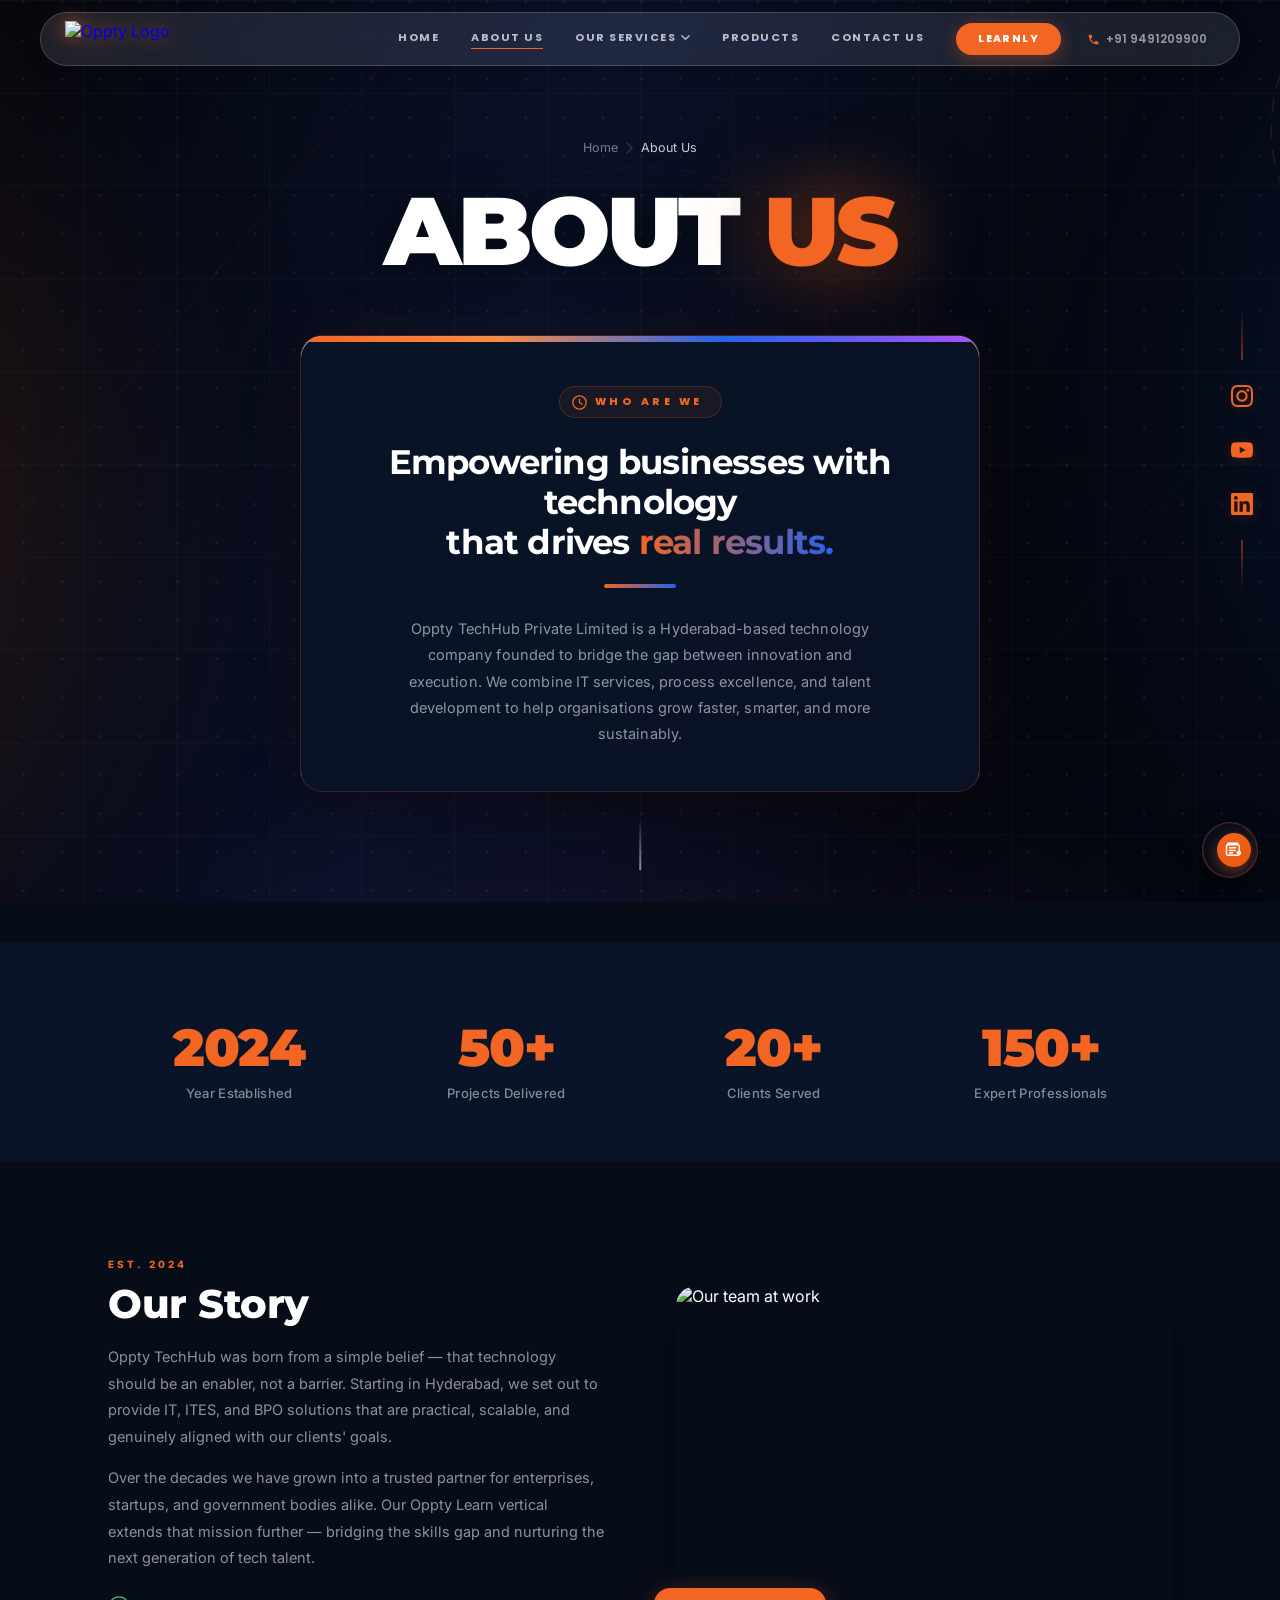
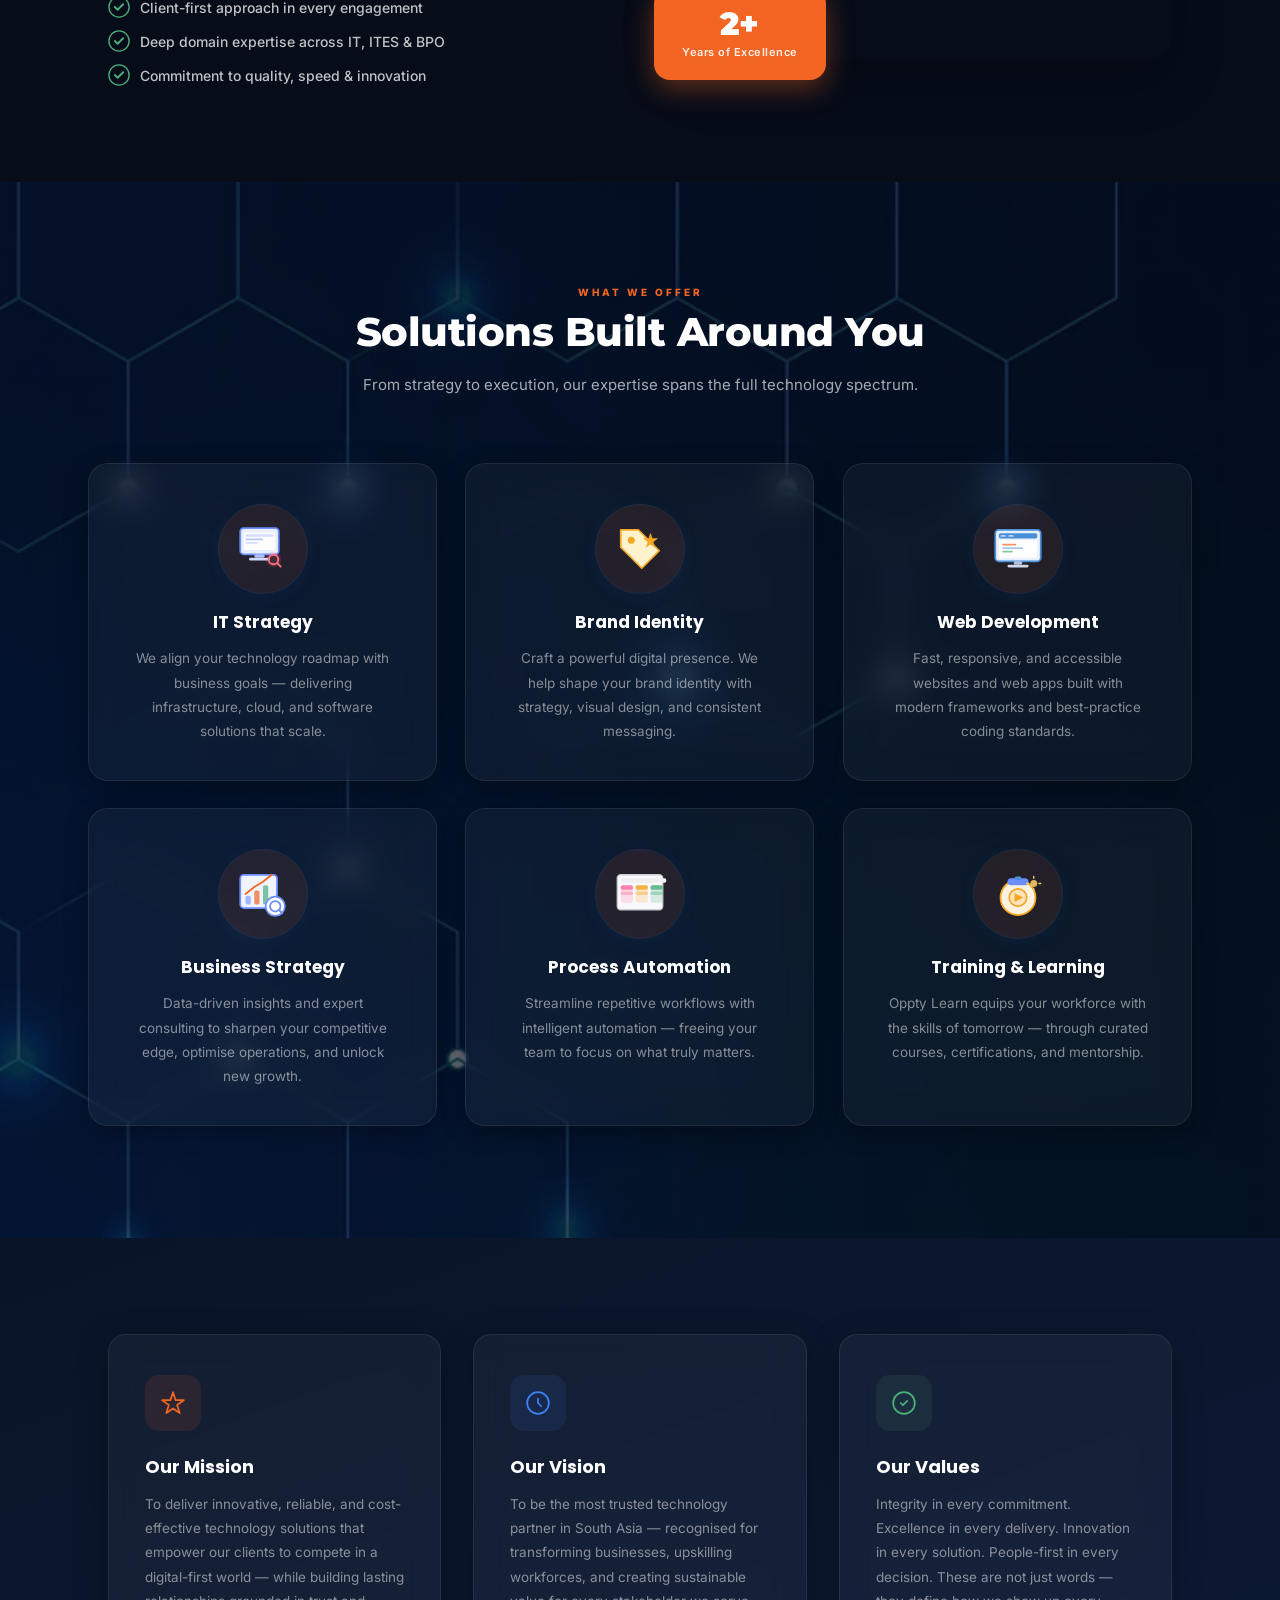
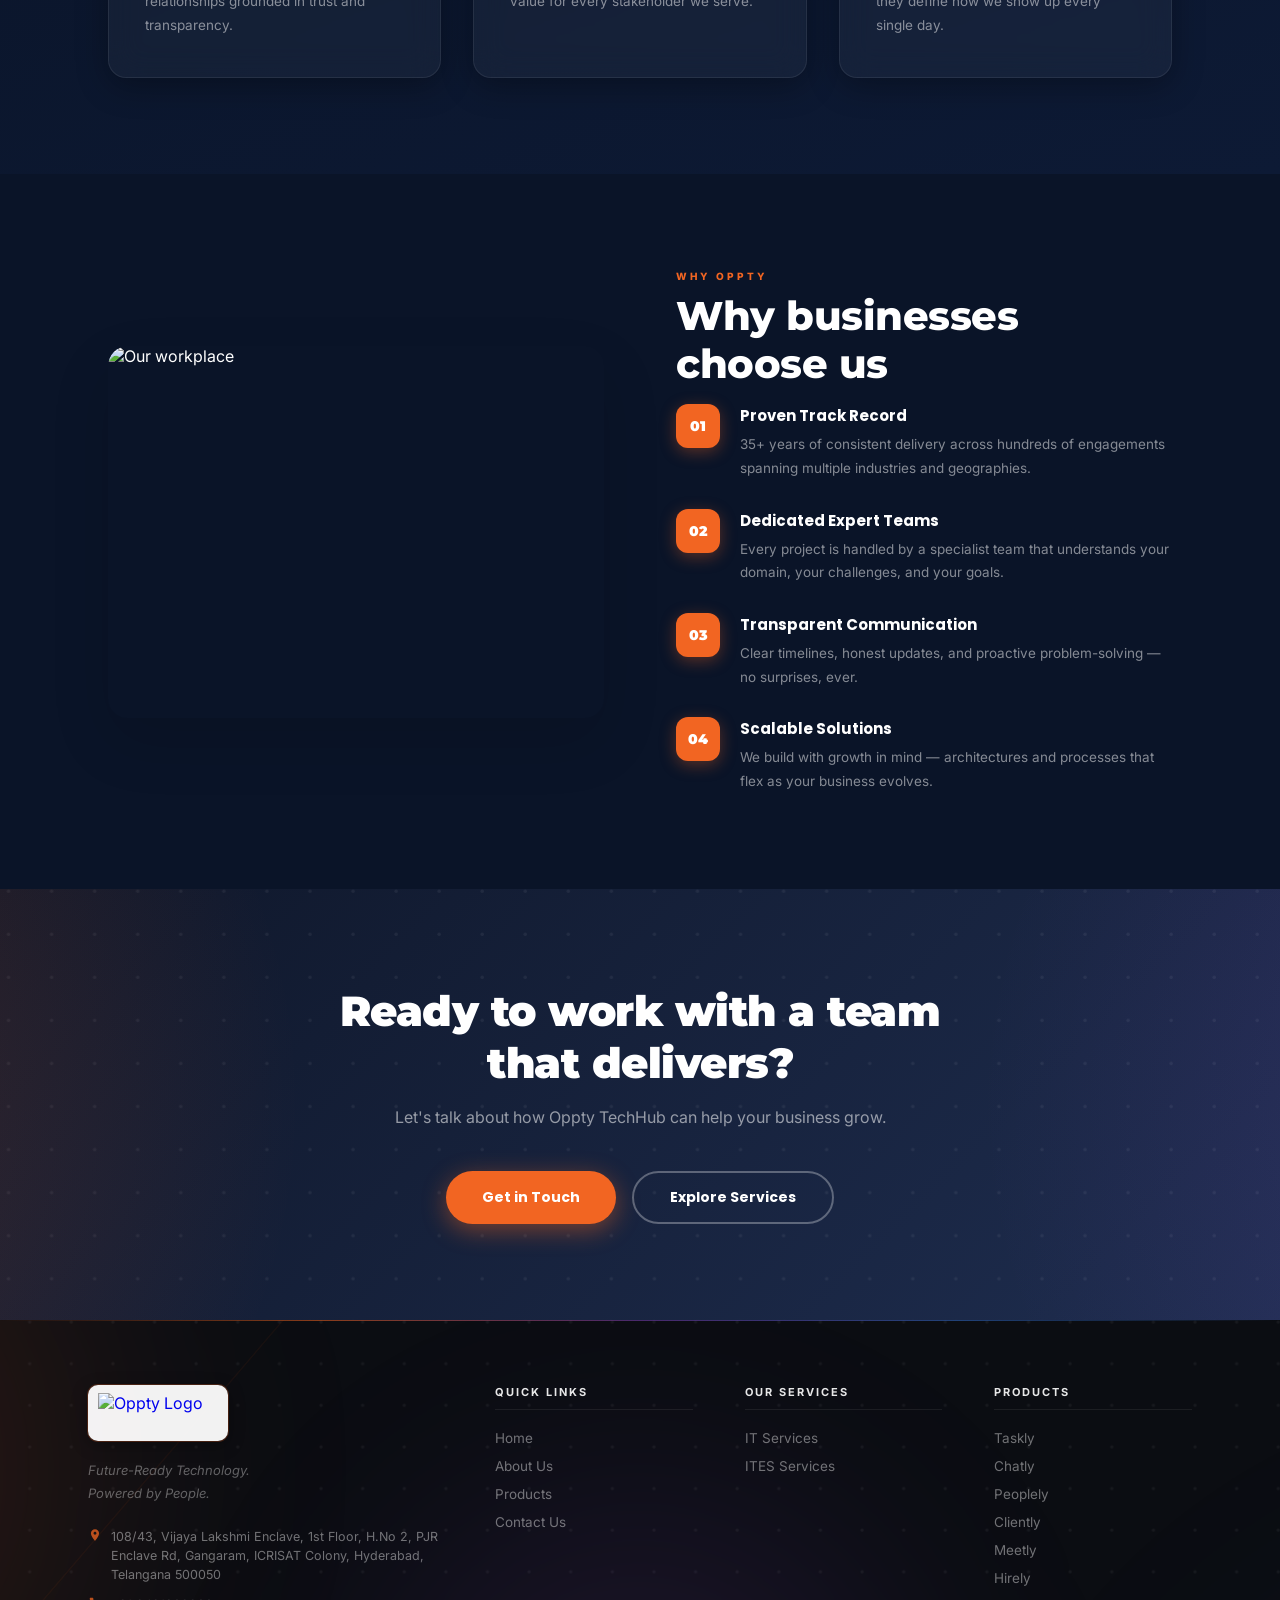
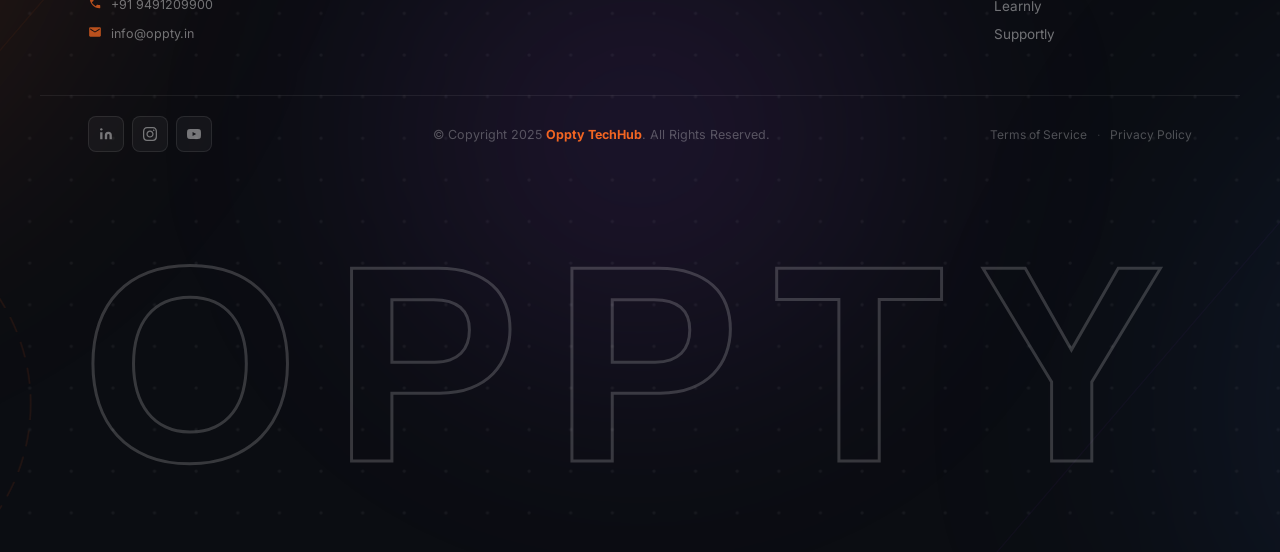
==== commit b88d06d3: "mk57" ====
--- a/HTML/about.html
+++ b/HTML/about.html
@@ -650,7 +650,7 @@
               <path
                 d="M12 2C8.13 2 5 5.13 5 9c0 5.25 7 13 7 13s7-7.75 7-13c0-3.87-3.13-7-7-7zm0 9.5c-1.38 0-2.5-1.12-2.5-2.5S10.62 6.5 12 6.5s2.5 1.12 2.5 2.5S13.38 11.5 12 11.5z"
                 fill="currentColor" />
-            </svg>Hyderabad, Telangana, India</p>
+            </svg>108/43, Vijaya Lakshmi Enclave, 1st Floor, H.No 2, PJR Enclave Rd, Gangaram, ICRISAT Colony, Hyderabad, Telangana 500050</p>
           <p class="footer-contact-item"><svg viewBox="0 0 24 24" fill="none">
               <path
                 d="M6.6 10.8c1.4 2.8 3.8 5.1 6.6 6.6l2.2-2.2c.27-.27.67-.36 1.02-.24 1.12.37 2.33.57 3.58.57.55 0 1 .45 1 1V20c0 .55-.45 1-1 1-9.39 0-17-7.61-17-17 0-.55.45-1 1-1H8c.55 0 1 .45 1 1 0 1.25.2 2.45.57 3.57-.11.34-.03.74-.24 1.01L6.6 10.8z"
--- a/CSS/index.css
+++ b/CSS/index.css
@@ -3066,7 +3066,7 @@
             #0a1845 50%,
             #1e3a8a 75%,
             #0a1845 100%);
-    padding: 120px 0;
+    padding: 48px 0 60px;
     overflow: hidden;
     isolation: isolate;
 }
@@ -3244,7 +3244,7 @@
 /* HEADER */
 .vm-header {
     text-align: center;
-    margin-bottom: 64px;
+    margin-bottom: 32px;
 }
 
 .vm-eyebrow {
@@ -4038,8 +4038,14 @@
   -webkit-background-clip: text; background-clip: text; -webkit-text-fill-color: transparent;
 }
 .woh-desc {
-  font-family: 'Inter', sans-serif; font-size: 14px; line-height: 1.75;
-  color: rgba(255,255,255,.58); margin-bottom: 26px; max-width: 440px;
+  font-family: 'DM Sans', 'Inter', sans-serif;
+  font-size: 15px;
+  font-weight: 400;
+  line-height: 1.8;
+  color: rgba(255,255,255,.58);
+  margin-bottom: 26px;
+  max-width: 440px;
+  letter-spacing: 0.15px;
 }
 
 .woh-list { display: flex; flex-direction: column; gap: 16px; margin-bottom: 26px; }
@@ -4088,8 +4094,8 @@
   .why-oppty-hero { padding: 80px 0 60px; }
   .wo-container-hero { padding: 0 20px; }
   .wo-grid--split { gap: 24px !important; }
-  .woh-title { font-size: clamp(22px, 5vw, 30px); }
-  .woh-desc { font-size: 13px; margin-bottom: 18px; }
+  .woh-title { font-size: clamp(20px, 5.5vw, 28px); width: auto; }
+  .woh-desc { font-size: 13.5px; margin-bottom: 18px; max-width: 100%; overflow-wrap: break-word; word-break: break-word; }
   .wo-grid--split .wo-visual { min-height: 360px !important; }
   .wo-visual__wrap { max-width: 340px; }
   .wo-badge { width: 150px; height: 150px; }
@@ -4101,26 +4107,28 @@
   .woh-item h4 { font-size: 13px; }
   .woh-item p { font-size: 11.5px; }
   .woh-btn { padding: 10px 18px; font-size: 11.5px; }
+  .woh-side--left { overflow: hidden; }
 }
 
 @media (max-width: 480px) {
   .why-oppty-hero { padding: 80px 0 44px; }
   .wo-container-hero { padding: 0 16px; }
   .woh-eyebrow__text { font-size: 9px; letter-spacing: 1.2px; }
-  .woh-title { font-size: clamp(20px, 6vw, 26px); margin-bottom: 10px; }
-  .woh-desc { font-size: 12.5px; line-height: 1.65; margin-bottom: 14px; }
+  .woh-title { font-size: clamp(20px, 6vw, 26px); margin-bottom: 10px; width: auto; }
+  .woh-desc { font-size: 13px; line-height: 1.7; margin-bottom: 14px; max-width: 100%; overflow-wrap: break-word; word-break: break-word; }
   .wo-grid--split .wo-visual { min-height: 300px !important; }
   .wo-visual__wrap { max-width: 280px; }
   .wo-badge { width: 120px; height: 120px; }
   .wo-badge__logo { padding: 16px; }
   .wo-mini { width: 40px; height: 40px; padding: 5px; }
-  .woh-btns { flex-direction: column; align-items: center; gap: 10px; }
-  .woh-btn { width: 100%; max-width: 280px; justify-content: center; }
+  .woh-btns { flex-direction: column; align-items: stretch; gap: 10px; width: 100%; }
+  .woh-btn { width: 100%; max-width: 100%; justify-content: center; text-align: center; }
   .woh-list { gap: 10px; }
-  .woh-icon { width: 34px; height: 34px; border-radius: 9px; }
+  .woh-icon { width: 34px; height: 34px; border-radius: 9px; flex-shrink: 0; }
   .woh-icon svg { width: 15px; height: 15px; }
   .woh-item h4 { font-size: 12.5px; }
   .woh-item p { font-size: 11px; }
+  .woh-side--left { overflow: hidden; }
 }
 
 
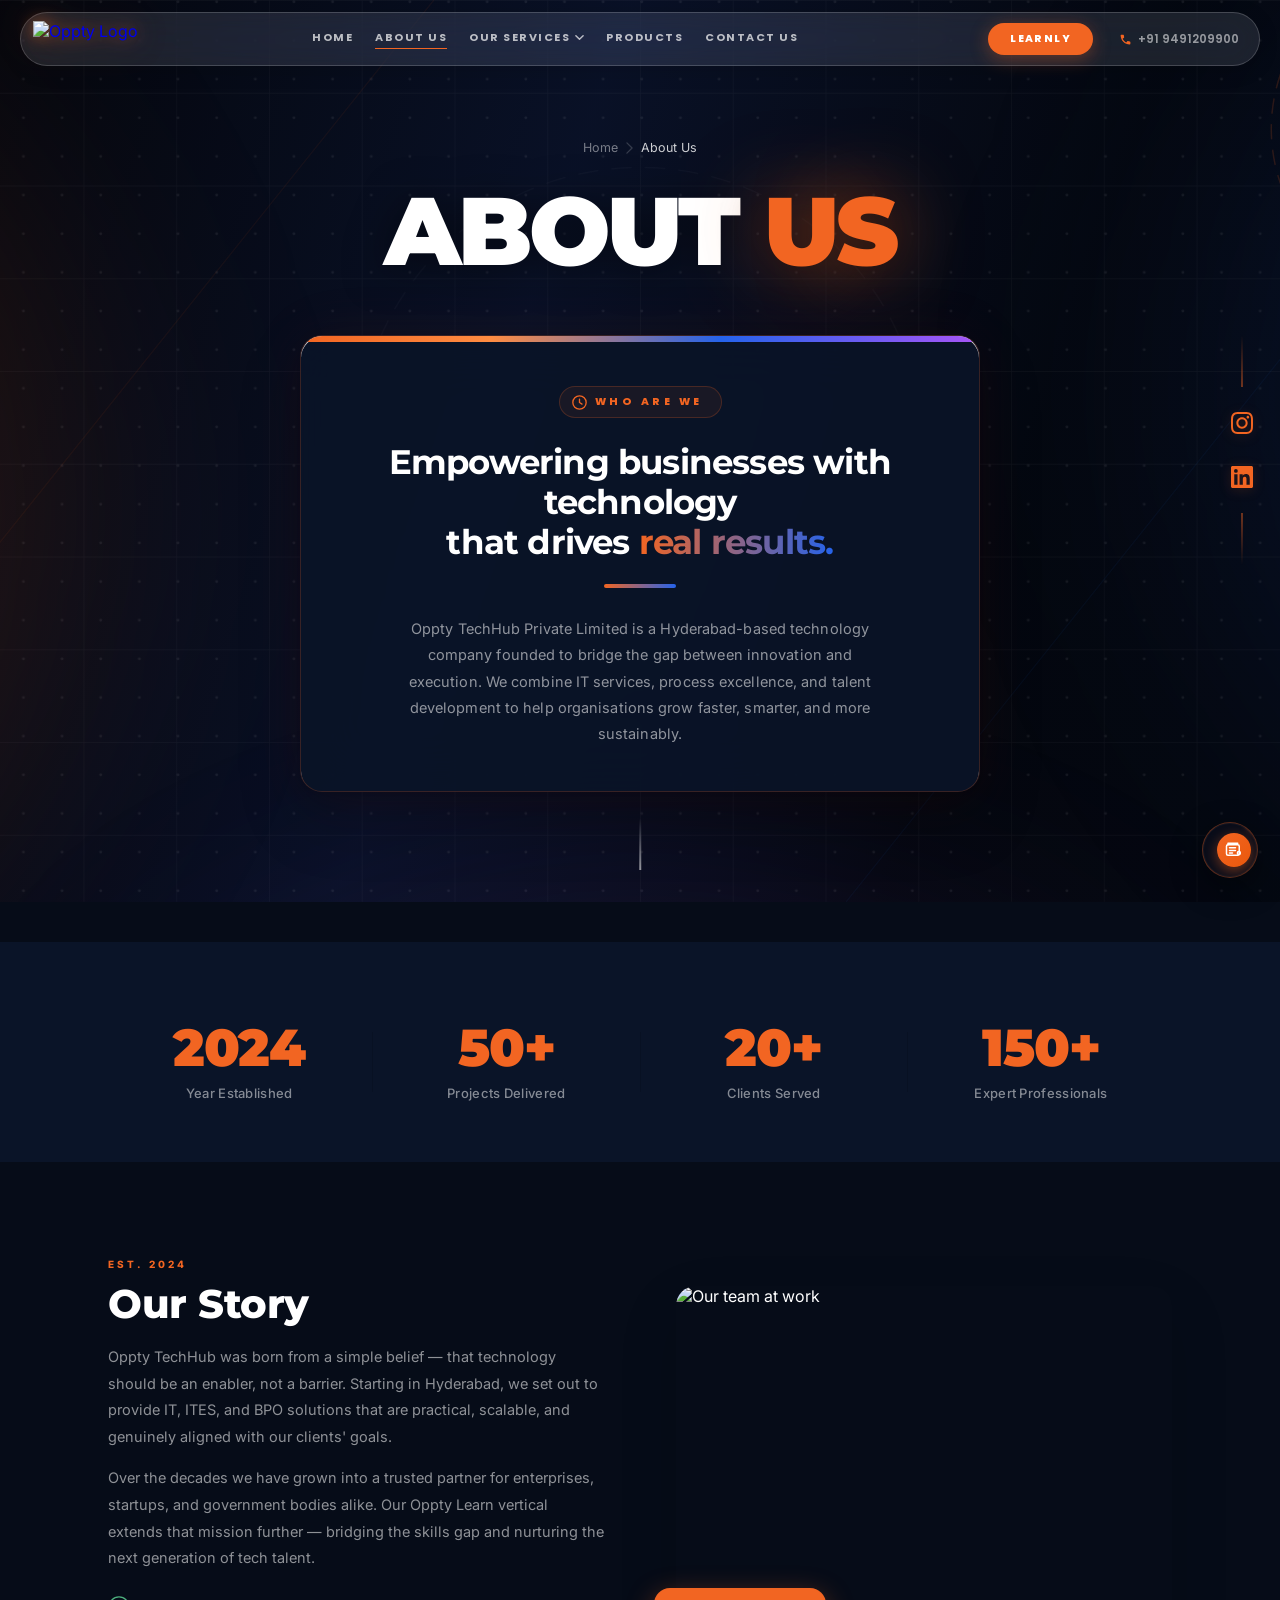
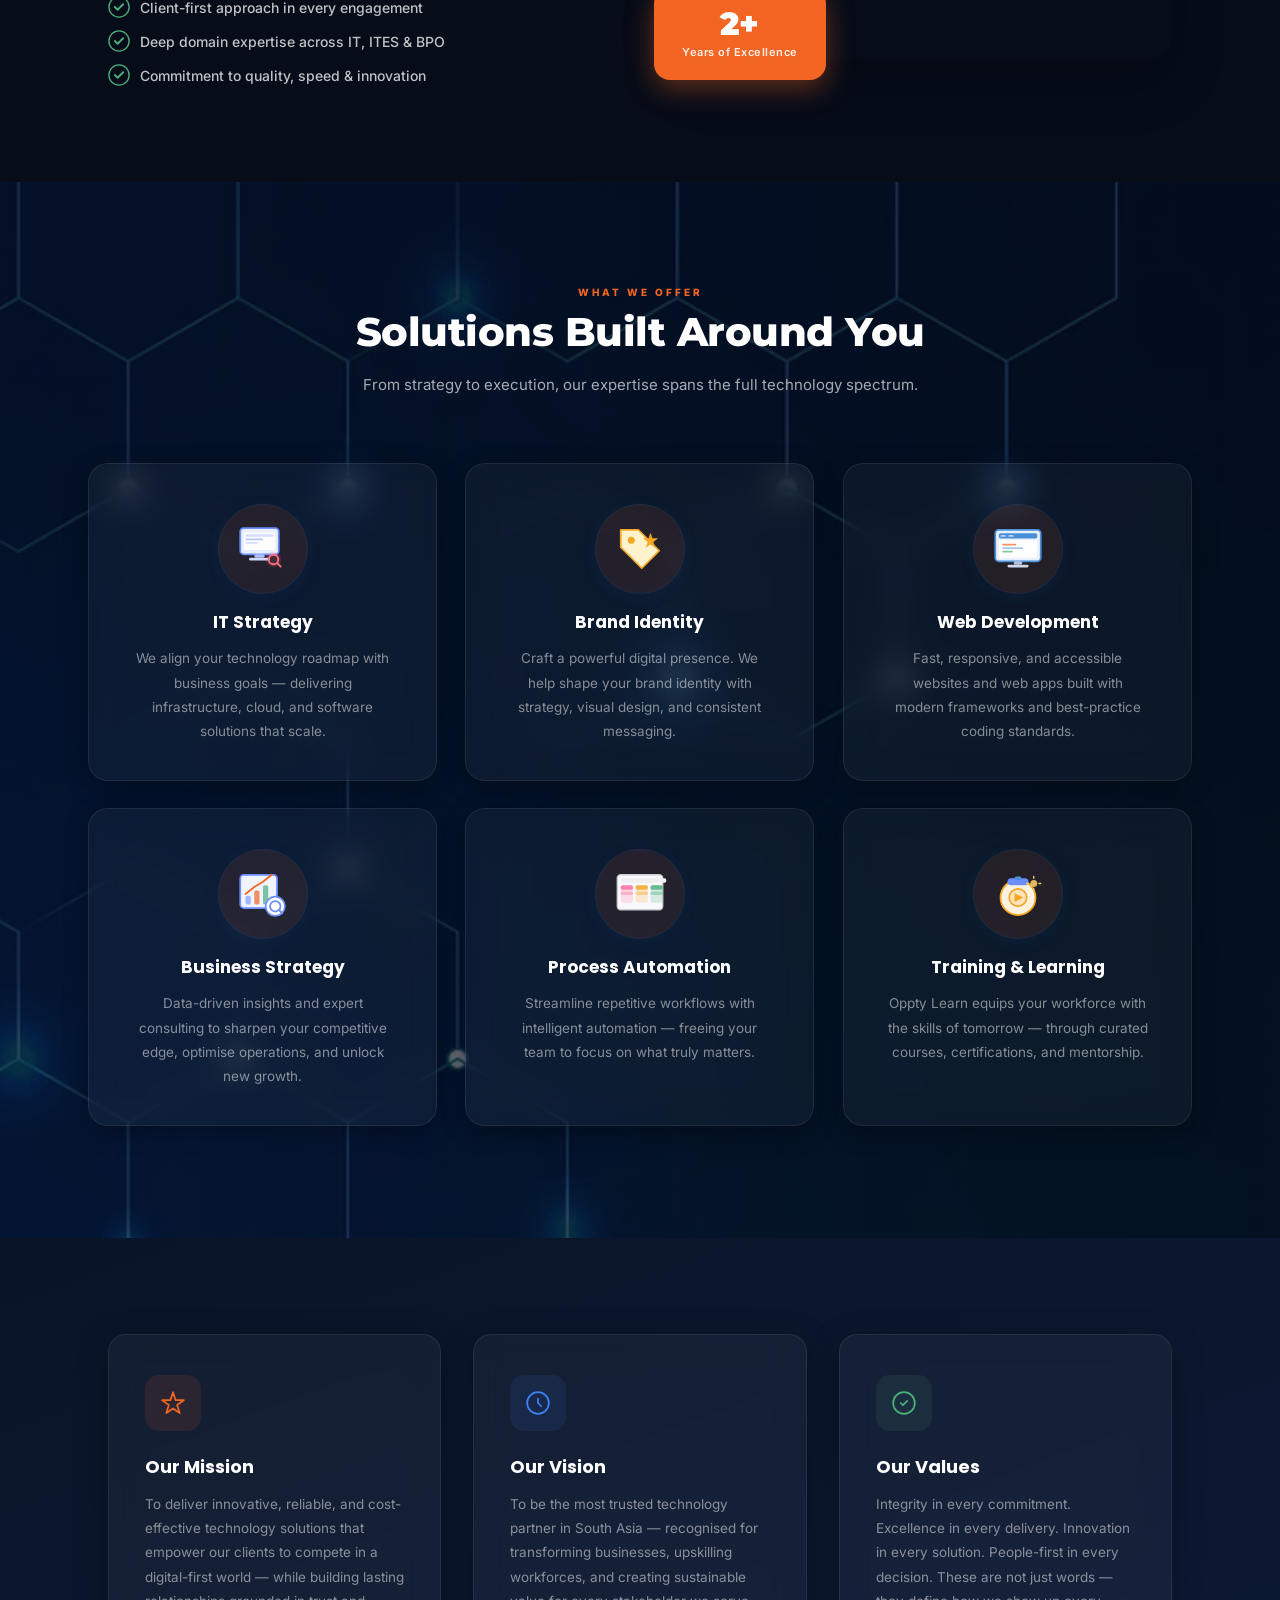
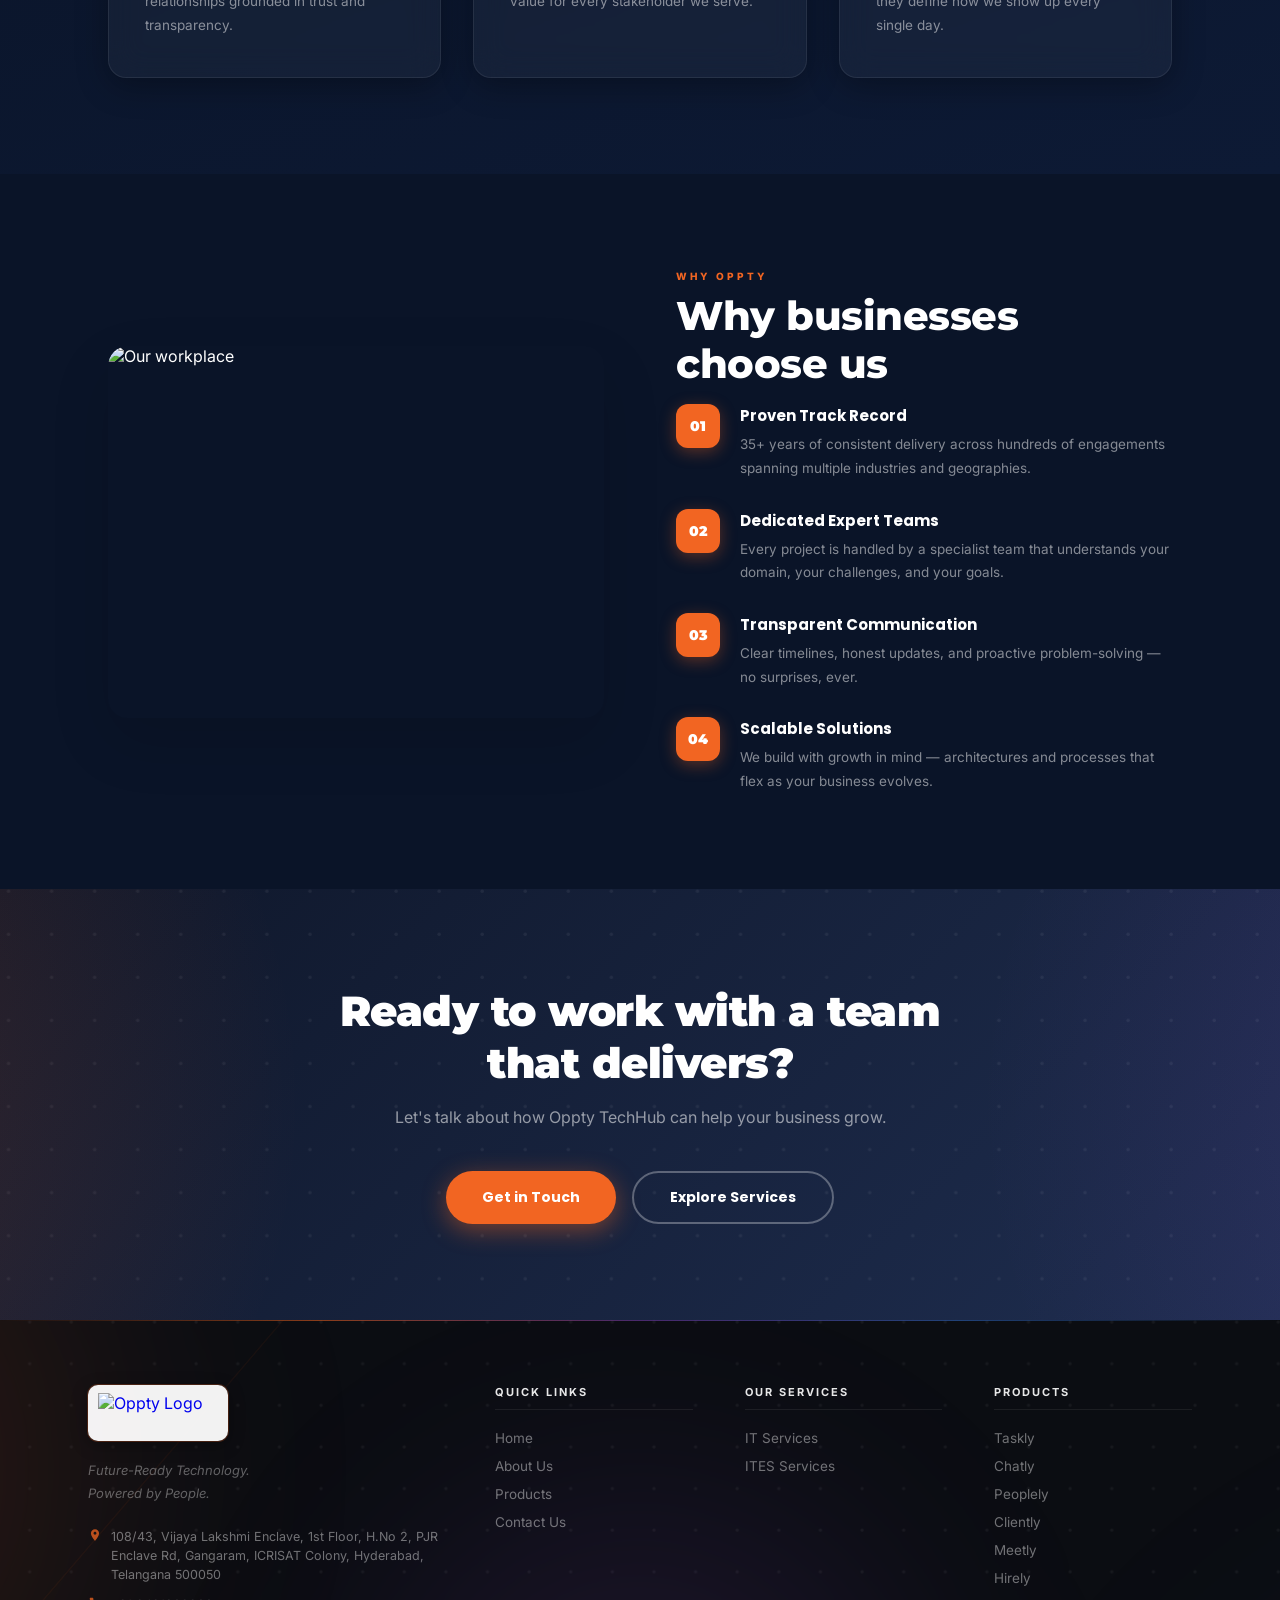
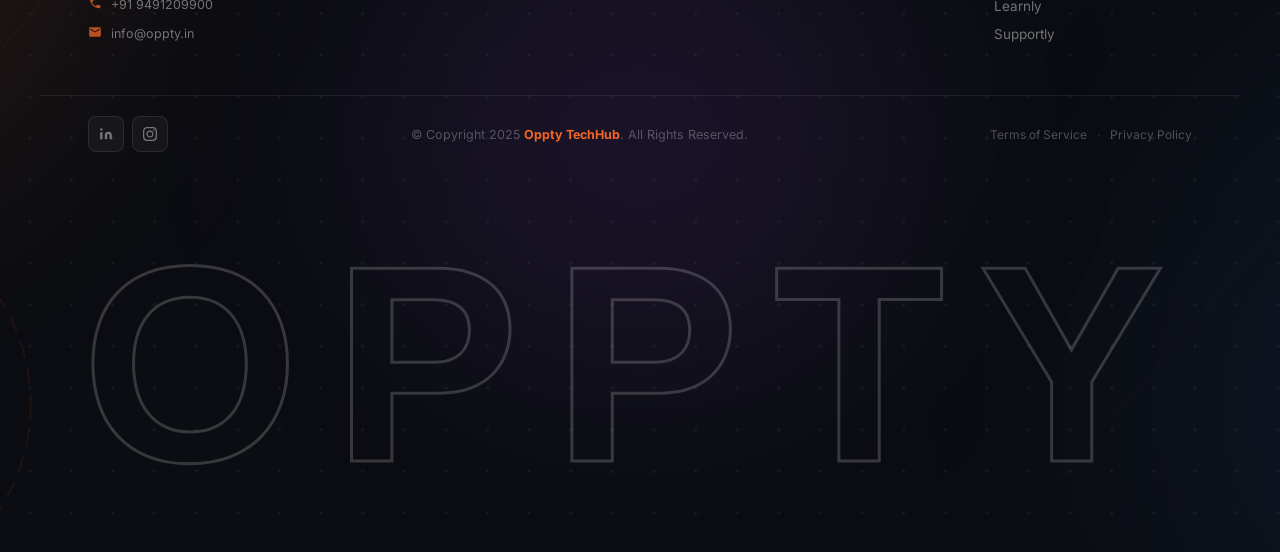
==== commit 8a6a64e5: "mk58" ====
--- a/HTML/about.html
+++ b/HTML/about.html
@@ -33,13 +33,6 @@
       <svg viewBox="0 0 24 24" fill="currentColor">
         <path
           d="M12 2.163c3.204 0 3.584.012 4.85.07 3.252.148 4.771 1.691 4.919 4.919.058 1.265.069 1.645.069 4.849 0 3.205-.012 3.584-.069 4.849-.149 3.225-1.664 4.771-4.919 4.919-1.266.058-1.644.07-4.85.07-3.204 0-3.584-.012-4.849-.07-3.26-.149-4.771-1.699-4.919-4.92-.058-1.265-.07-1.644-.07-4.849 0-3.204.013-3.583.07-4.849.149-3.227 1.664-4.771 4.919-4.919 1.266-.057 1.645-.069 4.849-.069zm0-2.163c-3.259 0-3.667.014-4.947.072-4.358.2-6.78 2.618-6.98 6.98-.059 1.281-.073 1.689-.073 4.948 0 3.259.014 3.668.072 4.948.2 4.358 2.618 6.78 6.98 6.98 1.281.058 1.689.072 4.948.072 3.259 0 3.668-.014 4.948-.072 4.354-.2 6.782-2.618 6.979-6.98.059-1.28.073-1.689.073-4.948 0-3.259-.014-3.667-.072-4.947-.196-4.354-2.617-6.78-6.979-6.98-1.281-.059-1.69-.073-4.949-.073zm0 5.838c-3.403 0-6.162 2.759-6.162 6.162s2.759 6.163 6.162 6.163 6.162-2.759 6.162-6.163c0-3.403-2.759-6.162-6.162-6.162zm0 10.162c-2.209 0-4-1.79-4-4 0-2.209 1.791-4 4-4s4 1.791 4 4c0 2.21-1.791 4-4 4zm6.406-11.845c-.796 0-1.441.645-1.441 1.44s.645 1.44 1.441 1.44c.795 0 1.439-.645 1.439-1.44s-.644-1.44-1.439-1.44z" />
-      </svg>
-    </a>
-    <a href="https://youtube.com/@mroppty?si=NbpyNIM-vkHyeLYM" target="_blank" rel="noopener" aria-label="YouTube"
-      class="social-bar__link">
-      <svg viewBox="0 0 24 24" fill="currentColor">
-        <path
-          d="M23.498 6.186a3.016 3.016 0 0 0-2.122-2.136C19.505 3.545 12 3.545 12 3.545s-7.505 0-9.377.505A3.017 3.017 0 0 0 .502 6.186C0 8.07 0 12 0 12s0 3.93.502 5.814a3.016 3.016 0 0 0 2.122 2.136c1.871.505 9.376.505 9.376.505s7.505 0 9.377-.505a3.015 3.015 0 0 0 2.122-2.136C24 15.93 24 12 24 12s0-3.93-.502-5.814zM9.545 15.568V8.432L15.818 12l-6.273 3.568z" />
       </svg>
     </a>
     <a href="https://www.linkedin.com/company/opptytech/" target="_blank" rel="noopener" aria-label="LinkedIn"
@@ -706,11 +699,6 @@
             <path
               d="M12 2.163c3.204 0 3.584.012 4.85.07 3.252.148 4.771 1.691 4.919 4.919.058 1.265.069 1.645.069 4.849 0 3.205-.012 3.584-.069 4.849-.149 3.225-1.664 4.771-4.919 4.919-1.266.058-1.644.07-4.85.07-3.204 0-3.584-.012-4.849-.07-3.26-.149-4.771-1.699-4.919-4.92-.058-1.265-.07-1.644-.07-4.849 0-3.204.013-3.583.07-4.849.149-3.227 1.664-4.771 4.919-4.919 1.266-.057 1.645-.069 4.849-.069zm0-2.163c-3.259 0-3.667.014-4.947.072-4.358.2-6.78 2.618-6.98 6.98-.059 1.281-.073 1.689-.073 4.948 0 3.259.014 3.668.072 4.948.2 4.358 2.618 6.78 6.98 6.98 1.281.058 1.689.072 4.948.072 3.259 0 3.668-.014 4.948-.072 4.354-.2 6.782-2.618 6.979-6.98.059-1.28.073-1.689.073-4.948 0-3.259-.014-3.667-.072-4.947-.196-4.354-2.617-6.78-6.979-6.98-1.281-.059-1.69-.073-4.949-.073zm0 5.838c-3.403 0-6.162 2.759-6.162 6.162s2.759 6.163 6.162 6.163 6.162-2.759 6.162-6.163c0-3.403-2.759-6.162-6.162-6.162zm0 10.162c-2.209 0-4-1.79-4-4 0-2.209 1.791-4 4-4s4 1.791 4 4c0 2.21-1.791 4-4 4zm6.406-11.845c-.796 0-1.441.645-1.441 1.44s.645 1.44 1.441 1.44c.795 0 1.439-.645 1.439-1.44s-.644-1.44-1.439-1.44z" />
           </svg></a>
-        <a href="https://youtube.com/@mroppty" target="_blank" aria-label="YouTube" class="fsoc"><svg
-            viewBox="0 0 24 24" fill="currentColor">
-            <path
-              d="M23.498 6.186a3.016 3.016 0 0 0-2.122-2.136C19.505 3.545 12 3.545 12 3.545s-7.505 0-9.377.505A3.017 3.017 0 0 0 .502 6.186C0 8.07 0 12 0 12s0 3.93.502 5.814a3.016 3.016 0 0 0 2.122 2.136c1.871.505 9.376.505 9.376.505s7.505 0 9.377-.505a3.015 3.015 0 0 0 2.122-2.136C24 15.93 24 12 24 12s0-3.93-.502-5.814zM9.545 15.568V8.432L15.818 12l-6.273 3.568z" />
-          </svg></a>
       </div>
       <p class="footer-copy">&copy; Copyright 2025 <strong>Oppty TechHub</strong>. All Rights Reserved.</p>
       <div class="footer-legal">
--- a/CSS/index.css
+++ b/CSS/index.css
@@ -570,6 +570,67 @@
     overflow-x: hidden;
 }
 
+
+
+
+
+#opptyMediaLink {
+    position: fixed;
+    top: 12px;
+    right: 20px;
+    z-index: 999;
+    display: flex;
+    align-items: center;
+    height: var(--nav-h);
+    padding: 0 20px;
+    border-radius: 50px;
+    background: rgba(255, 255, 255, 0.10);
+    backdrop-filter: blur(20px) saturate(150%);
+    -webkit-backdrop-filter: blur(20px) saturate(150%);
+    border: 1px solid rgba(255, 255, 255, 0.18);
+    box-shadow: 0 4px 20px rgba(0, 0, 0, 0.15);
+    color: rgba(255, 255, 255, 0.75);
+    text-decoration: none;
+    font-family: 'Poppins', sans-serif;
+    font-size: 11px;
+    font-weight: 700;
+    letter-spacing: 1.5px;
+    text-transform: uppercase;
+    white-space: nowrap;
+    transition: background 0.4s, box-shadow 0.4s, top 0.3s, color 0.25s;
+}
+
+#opptyMediaLink:hover {
+    color: #ffffff;
+}
+
+/* Match navbar's scrolled state */
+header.scrolled ~ #opptyMediaLink {
+    top: 8px;
+    height: var(--nav-h-sm);
+    background: rgba(255, 255, 255, 0.15);
+    backdrop-filter: blur(28px) saturate(170%);
+    -webkit-backdrop-filter: blur(28px) saturate(170%);
+    border: 1px solid rgba(255, 255, 255, 0.20);
+    box-shadow: 0 6px 28px rgba(0, 0, 0, 0.22);
+}
+
+@media (max-width: 860px) {
+    #opptyMediaLink {
+        display: none;
+    }
+}
+
+
+
+
+
+
+
+
+
+
+
 /* FLOATING SOCIAL BAR */
 .social-bar {
     position: fixed;
@@ -646,8 +707,8 @@
     top: 12px;
     left: 50%;
     transform: translateX(-50%);
-    width: calc(100% - 80px);
-    max-width: 1200px;
+    width: calc(100% - 40px);
+    max-width: 1280px;
     z-index: 999;
     border-radius: 50px;
     background: rgba(255, 255, 255, 0.10);
@@ -669,9 +730,9 @@
 
 .nav-inner {
     height: var(--nav-h);
-    max-width: 1200px;
+    max-width: 1280px;
     margin: 0 auto;
-    padding: 0 32px;
+    padding: 0 20px;
     display: flex;
     align-items: center;
     gap: 0;
@@ -719,8 +780,8 @@
 nav {
     display: flex;
     align-items: center;
-    gap: 32px;
-    margin-right: 32px;
+    gap: 22px;
+    margin-right: 16px;
 }
 
 nav a {
@@ -810,6 +871,7 @@
     align-items: center;
     gap: 10px;
     flex-shrink: 0;
+    margin-left: auto;
 }
 
 .btn {
@@ -10372,7 +10434,7 @@
 .wo-dash__years-num { font-family: 'Montserrat', sans-serif; font-size: 20px; font-weight: 900; color: #fff; line-height: 1; }
 .wo-dash__years-label { font-family: 'Inter', sans-serif; font-size: 9px; font-weight: 700; color: rgba(255,255,255,0.92); text-align: center; line-height: 1.25; margin-top: 3px; }
 
-/* Responsive */
+/* Responsive */                    
 @media (max-width: 1024px) {
     .wo-dash { max-width: 380px; min-height: 460px; }
     .wo-chip { display: none; }
@@ -10381,4 +10443,118 @@
     .wo-dash__card { padding: 20px 18px 18px; }
     .wo-dash__chart-svg { height: 70px; }
     .wo-dash__years { left: 4%; padding: 9px 16px; }
+}
+
+
+
+
+
+
+
+
+
+
+
+
+/* ── OPPTY MEDIA: SIDE STICKIES — aligned beside the title, scoped to this section only ── */
+.oppty-media {
+    position: relative;
+}
+
+.om-side-sticky {
+    position: sticky;
+    top: 10px;                 /* aligns with the "OPPTY MEDIA" title, not the card row below */
+    z-index: 6;
+    display: flex;
+    align-items: center;
+    gap: 12px;
+    width: fit-content;
+    padding: 10px 18px 10px 10px;
+    background: rgba(8, 12, 26, 0.80);
+    backdrop-filter: blur(14px);
+    -webkit-backdrop-filter: blur(14px);
+    border: 1px solid rgba(255, 255, 255, 0.14);
+    border-radius: 100px;
+    text-decoration: none;
+    color: rgba(255, 255, 255, 0.90);
+    box-shadow: 0 10px 30px rgba(0, 0, 0, 0.4);
+    transition: transform 0.25s cubic-bezier(0.34, 1.56, 0.64, 1),
+                border-color 0.25s ease,
+                box-shadow 0.25s ease,
+                background 0.25s ease;
+}
+
+.om-side-sticky--left {
+    float: left;
+    margin-left: 55px;
+}
+
+.om-side-sticky--right {
+    float: right;
+    margin-right: 55px;
+}
+
+.om-side-sticky:hover {
+    transform: scale(1.05);
+    border-color: rgba(242, 101, 34, 0.5);
+    background: rgba(242, 101, 34, 0.14);
+    box-shadow: 0 14px 36px rgba(242, 101, 34, 0.30);
+}
+
+.om-side-sticky__logo {
+    width: 40px;
+    height: 40px;
+    border-radius: 50%;
+    background: rgba(255, 255, 255, 0.95);
+    display: flex;
+    align-items: center;
+    justify-content: center;
+    flex-shrink: 0;
+    overflow: hidden;
+    padding: 6px;
+}
+
+.om-side-sticky__logo img {
+    width: 100%;
+    height: 100%;
+    object-fit: contain;
+    display: block;
+}
+
+.om-side-sticky__logo-fallback {
+    display: none;
+    align-items: center;
+    justify-content: center;
+    width: 100%;
+    height: 100%;
+    font-family: 'Poppins', sans-serif;
+    font-size: 10px;
+    font-weight: 800;
+    letter-spacing: 0.5px;
+    color: var(--orange);
+}
+
+.om-side-sticky__label {
+    font-family: 'Poppins', sans-serif;
+    font-size: 10.5px;
+    font-weight: 500;
+    line-height: 1.4;
+    color: rgba(255, 255, 255, 0.65);
+    white-space: nowrap;
+}
+
+.om-side-sticky__label strong {
+    color: #fff;
+    font-weight: 700;
+}
+
+/* Hide on small screens where there's no side room */
+@media (max-width: 1300px) {
+    .om-side-sticky__label { display: none; }
+    .om-side-sticky { padding: 8px; }
+    .om-side-sticky__logo { width: 34px; height: 34px; }
+}
+
+@media (max-width: 860px) {
+    .om-side-sticky { display: none; }
 }
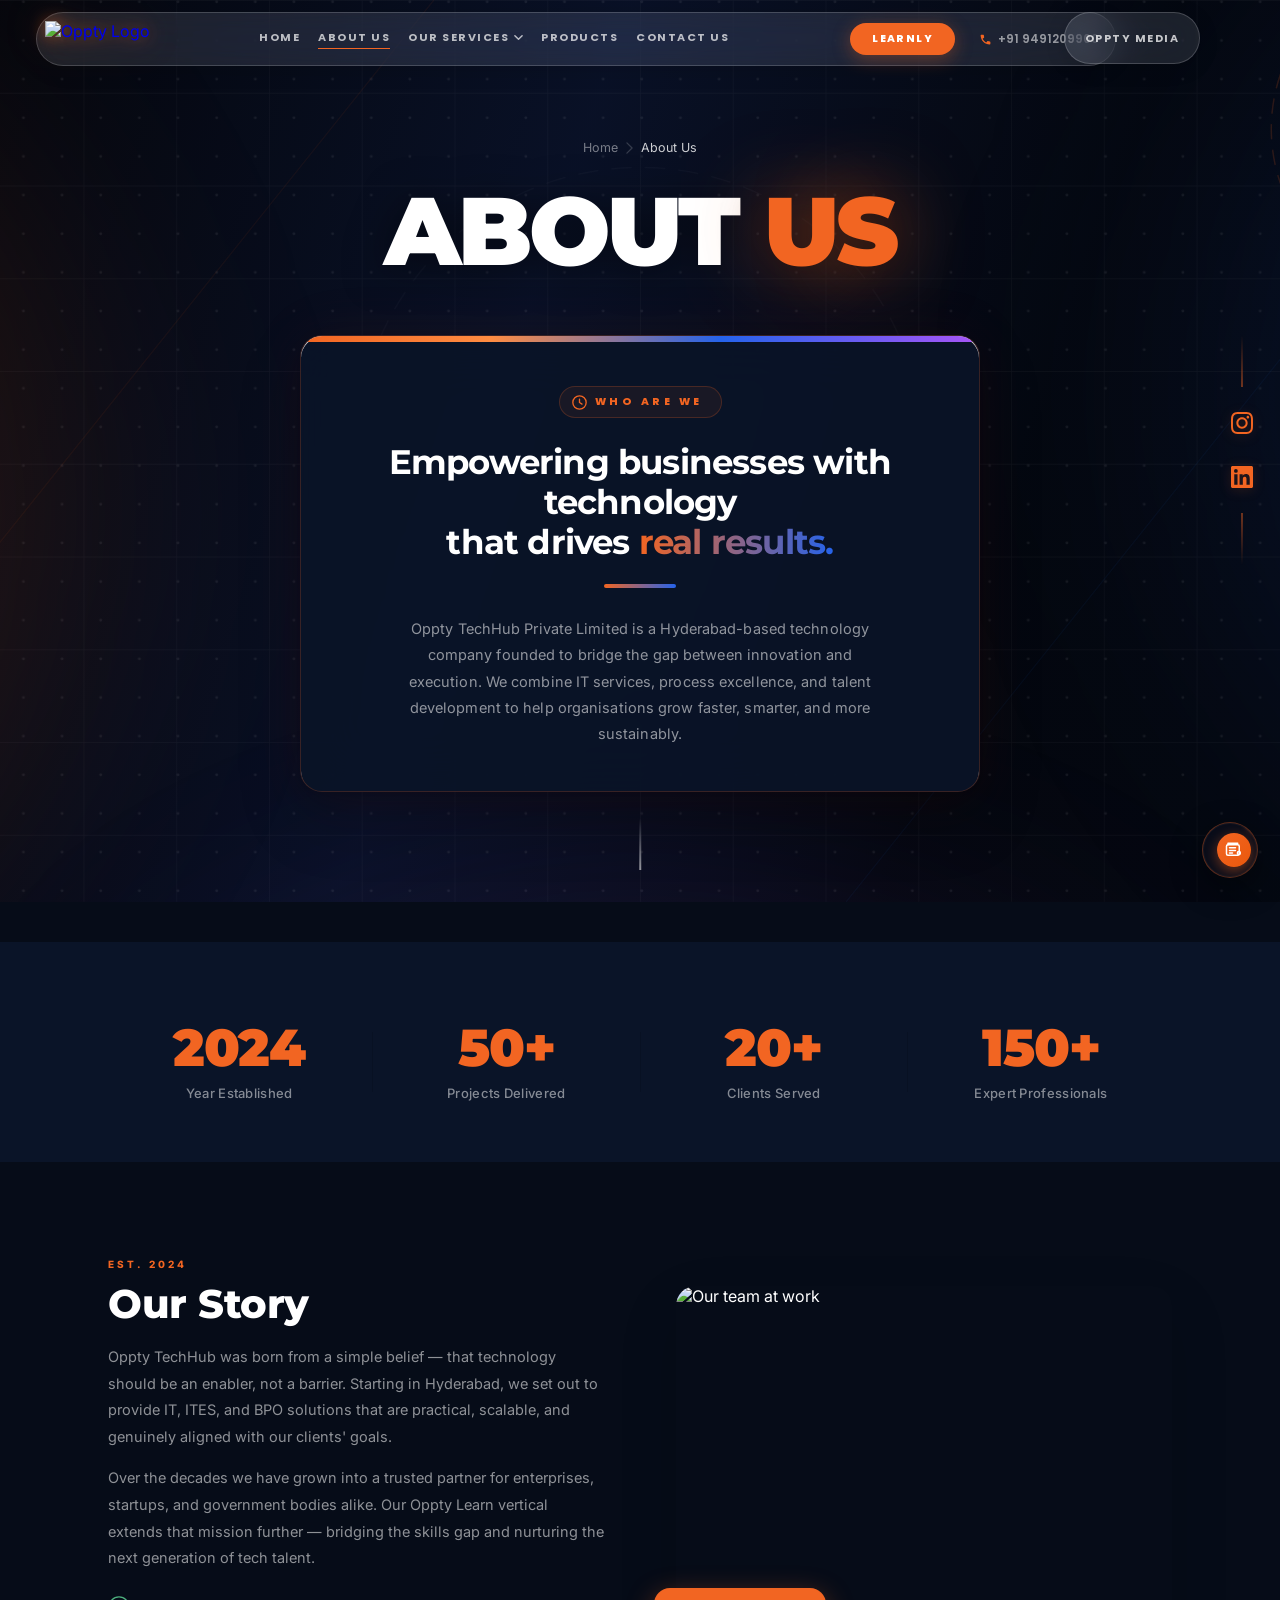
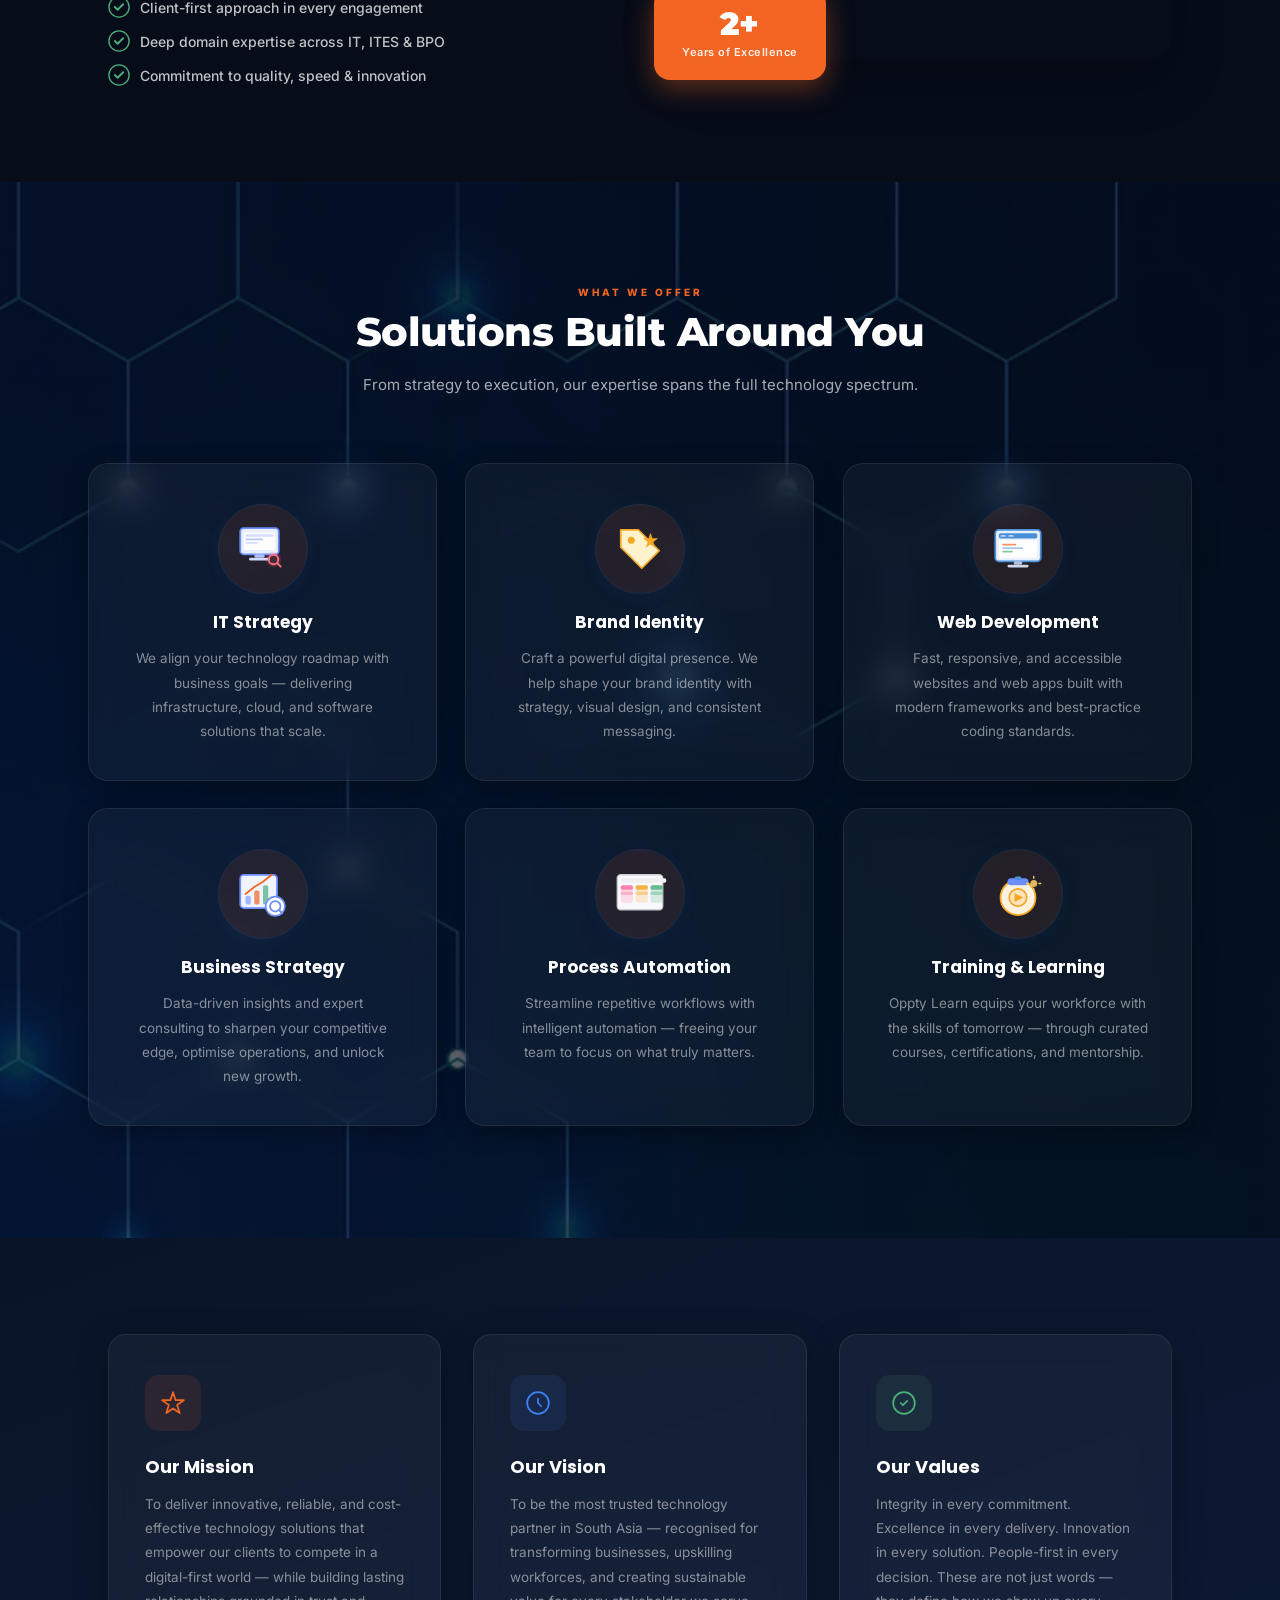
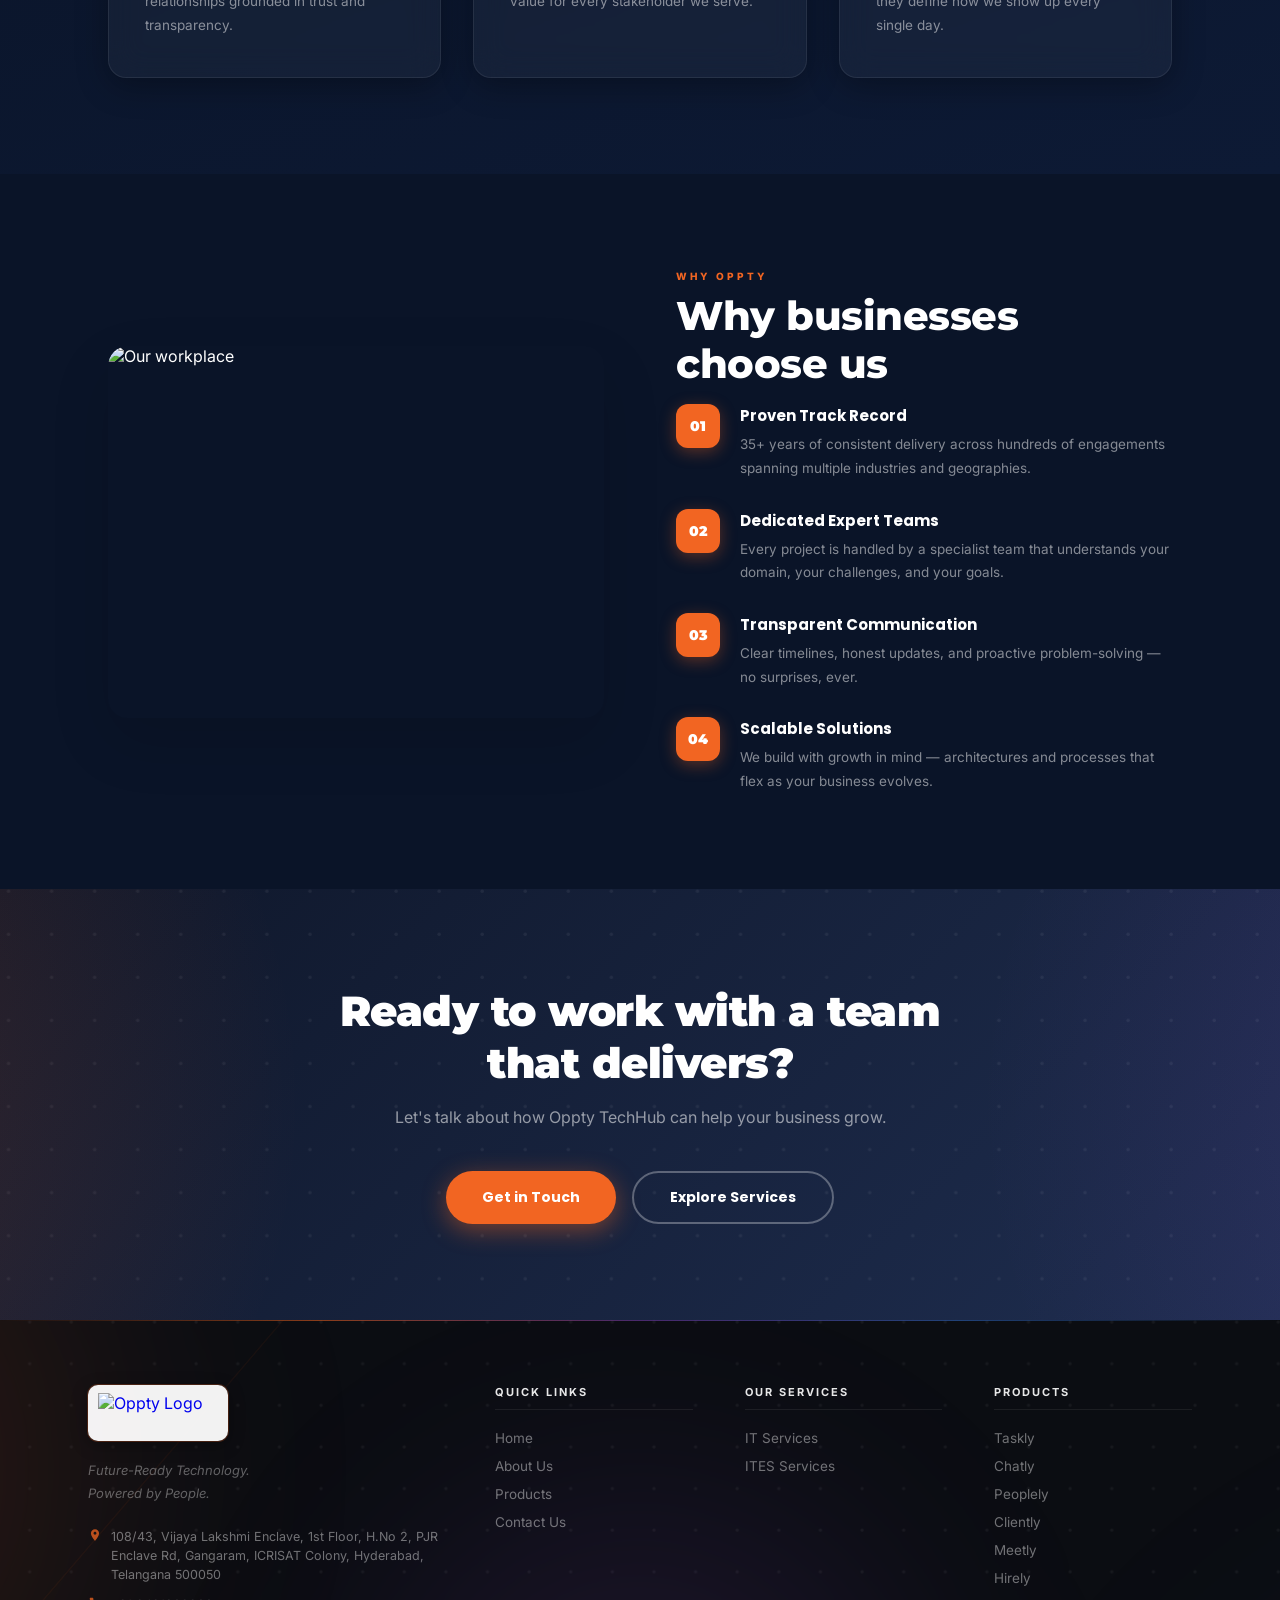
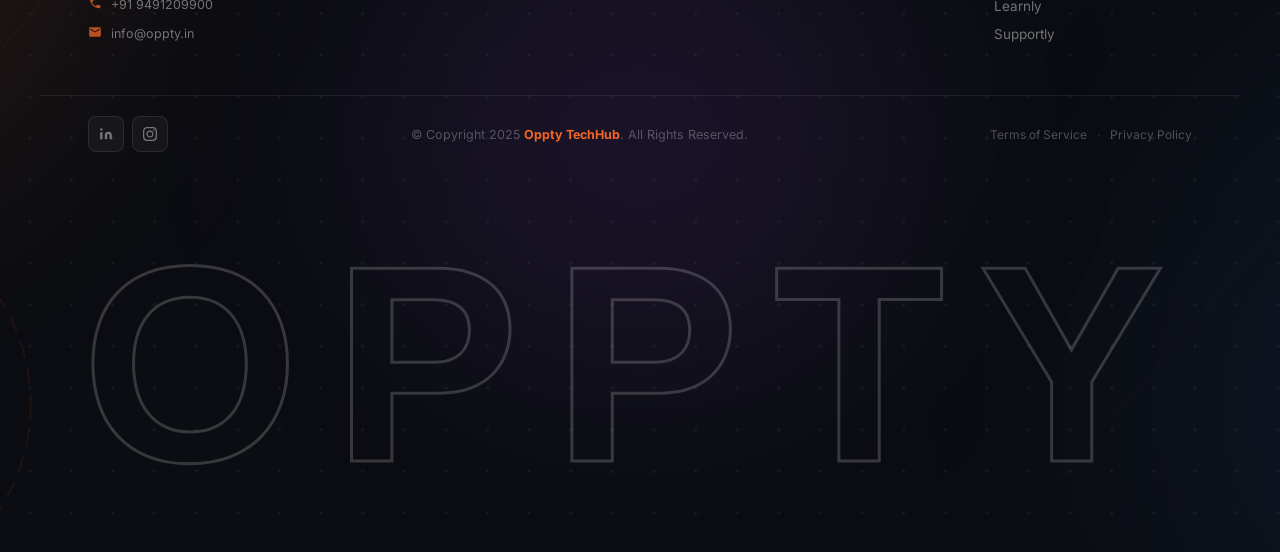
==== commit 3344f136: "mk59" ====
--- a/HTML/about.html
+++ b/HTML/about.html
@@ -109,14 +109,25 @@
           
         </ul>
       </div>
-      <a href="./HTML/products.html">Products</a>
-      <a href="./contact.html">Contact Us</a>
+      <a href="products.html">Products</a>
+      <a href="contact.html">Contact Us</a>
 
       <div class="mobile-btns">
         <a href="./Oppty_learn.html" target="_blank" class="btn btn-academy">Learnly</a>
+        <a href="tel:+919491209900" class="phone-link" style="justify-content:center;margin:0;color:rgba(255,255,255,0.7);">
+          <svg viewBox="0 0 24 24" fill="currentColor" width="13" height="13"><path d="M6.6 10.8c1.4 2.8 3.8 5.1 6.6 6.6l2.2-2.2c.27-.27.67-.36 1.02-.24 1.12.37 2.33.57 3.58.57.55 0 1 .45 1 1V20c0 .55-.45 1-1 1-9.39 0-17-7.61-17-17 0-.55.45-1 1-1H8c.55 0 1 .45 1 1 0 1.25.2 2.45.57 3.57-.11.34-.03.74-.24 1.01L6.6 10.8z"/></svg>
+          +91 9491209900
+        </a>
+        <a href="../ASSETS/images/opptymedia.pdf" target="_blank" rel="noopener" class="btn btn-training">Oppty Media</a>
       </div>
     </div>
   </header>
+
+  <!-- ── OPPTY MEDIA STANDALONE LINK (sits beside header, not inside it) ── -->
+  <a href="../ASSETS/images/opptymedia.pdf" target="_blank" rel="noopener" aria-label="View Press Coverage PDF"
+    id="opptyMediaLink">
+    Oppty Media
+  </a>
 
   <!-- ═══════════════════════════════════
        HERO BANNER — full-viewport cinematic
--- a/CSS/index.css
+++ b/CSS/index.css
@@ -577,7 +577,7 @@
 #opptyMediaLink {
     position: fixed;
     top: 12px;
-    right: 20px;
+    right: 80px;
     z-index: 999;
     display: flex;
     align-items: center;
@@ -705,10 +705,10 @@
 header {
     position: fixed;
     top: 12px;
-    left: 50%;
+    left: 45%;
     transform: translateX(-50%);
-    width: calc(100% - 40px);
-    max-width: 1280px;
+    width: calc(100% - 200px);
+    max-width: 1200px;
     z-index: 999;
     border-radius: 50px;
     background: rgba(255, 255, 255, 0.10);
@@ -730,9 +730,9 @@
 
 .nav-inner {
     height: var(--nav-h);
-    max-width: 1280px;
+    max-width: 1400px;
     margin: 0 auto;
-    padding: 0 20px;
+    padding: 0 16px;
     display: flex;
     align-items: center;
     gap: 0;
@@ -780,8 +780,8 @@
 nav {
     display: flex;
     align-items: center;
-    gap: 22px;
-    margin-right: 16px;
+    gap: 18px;
+    margin-right: 12px;
 }
 
 nav a {
@@ -869,7 +869,7 @@
 .nav-actions {
     display: flex;
     align-items: center;
-    gap: 10px;
+    gap: 8px;
     flex-shrink: 0;
     margin-left: auto;
 }
@@ -1039,6 +1039,30 @@
     flex-direction: column;
     gap: 10px;
     padding-top: 18px;
+}
+
+/* Phone link inside mobile nav */
+.mobile-btns .phone-link {
+    display: flex;
+    align-items: center;
+    justify-content: center;
+    gap: 6px;
+    padding: 12px 16px;
+    border-radius: 100px;
+    border: 1px solid rgba(255,255,255,0.12);
+    background: rgba(255,255,255,0.04);
+    color: rgba(255,255,255,0.7);
+    font-family: 'Poppins', sans-serif;
+    font-size: 12px;
+    font-weight: 600;
+    text-decoration: none;
+    transition: color 0.2s, border-color 0.2s;
+    margin: 0;
+}
+
+.mobile-btns .phone-link:hover {
+    color: #fff;
+    border-color: rgba(255,255,255,0.25);
 }
 
 .mobile-btns .btn {
@@ -9932,7 +9956,7 @@
     top: 50%;
     left: 50%;
     transform: translate(-50%, -50%);
-    animation: om-orb-pulse 12s ease-in-out infinite;
+     : om-orb-pulse 12s ease-in-out infinite;
 }
 
 @keyframes om-orb-drift {
